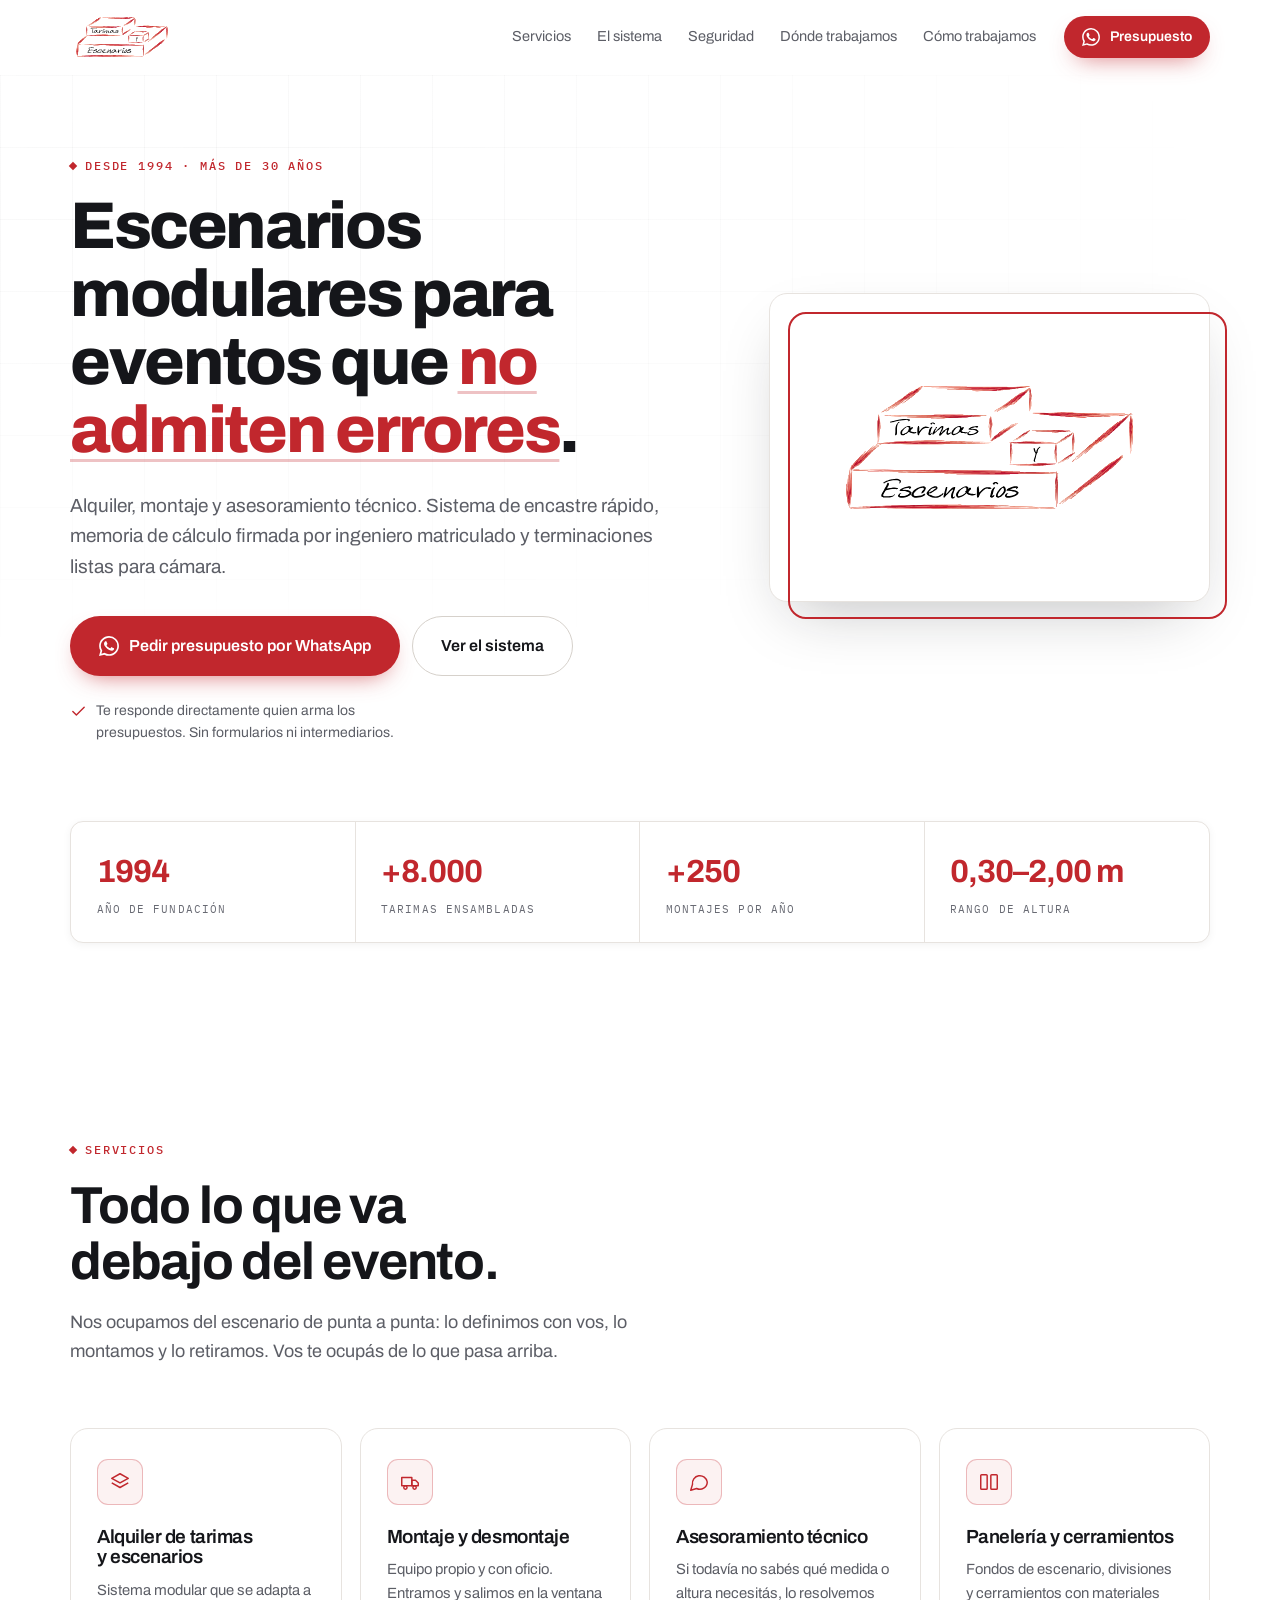
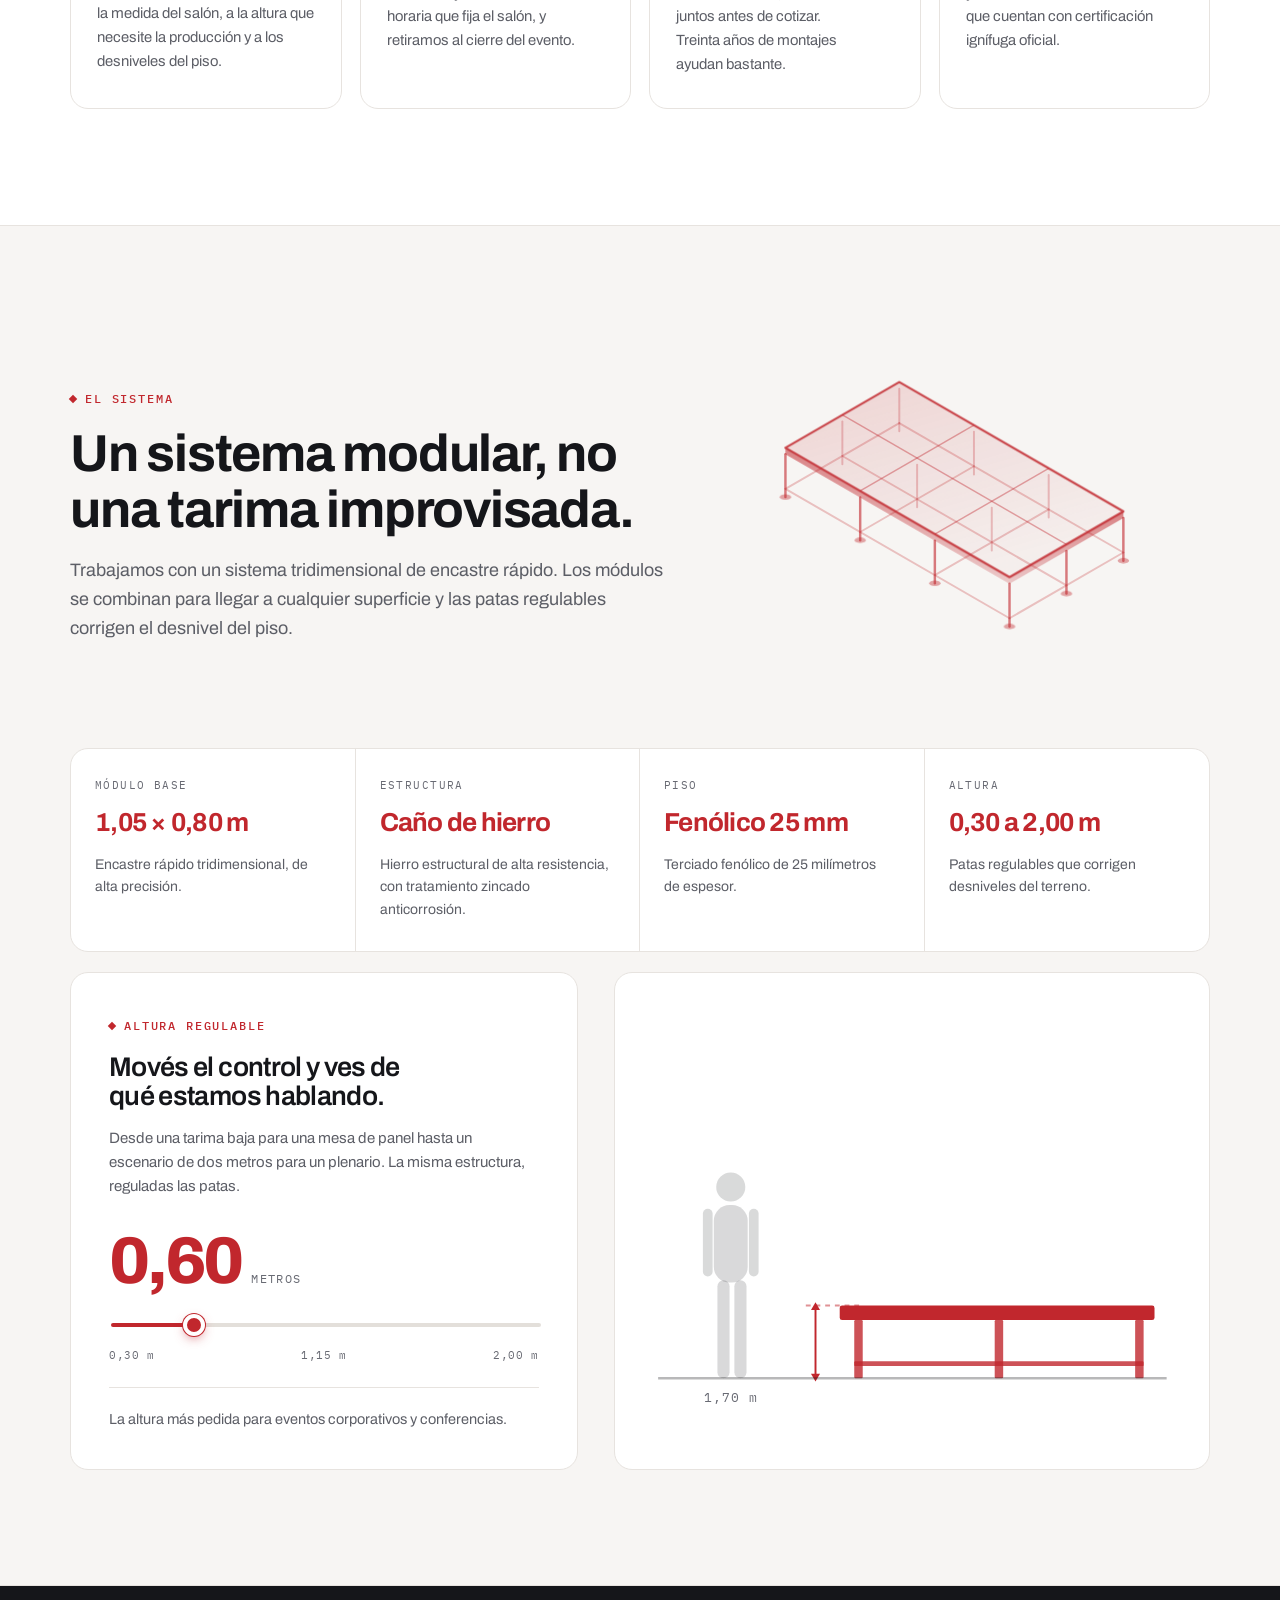
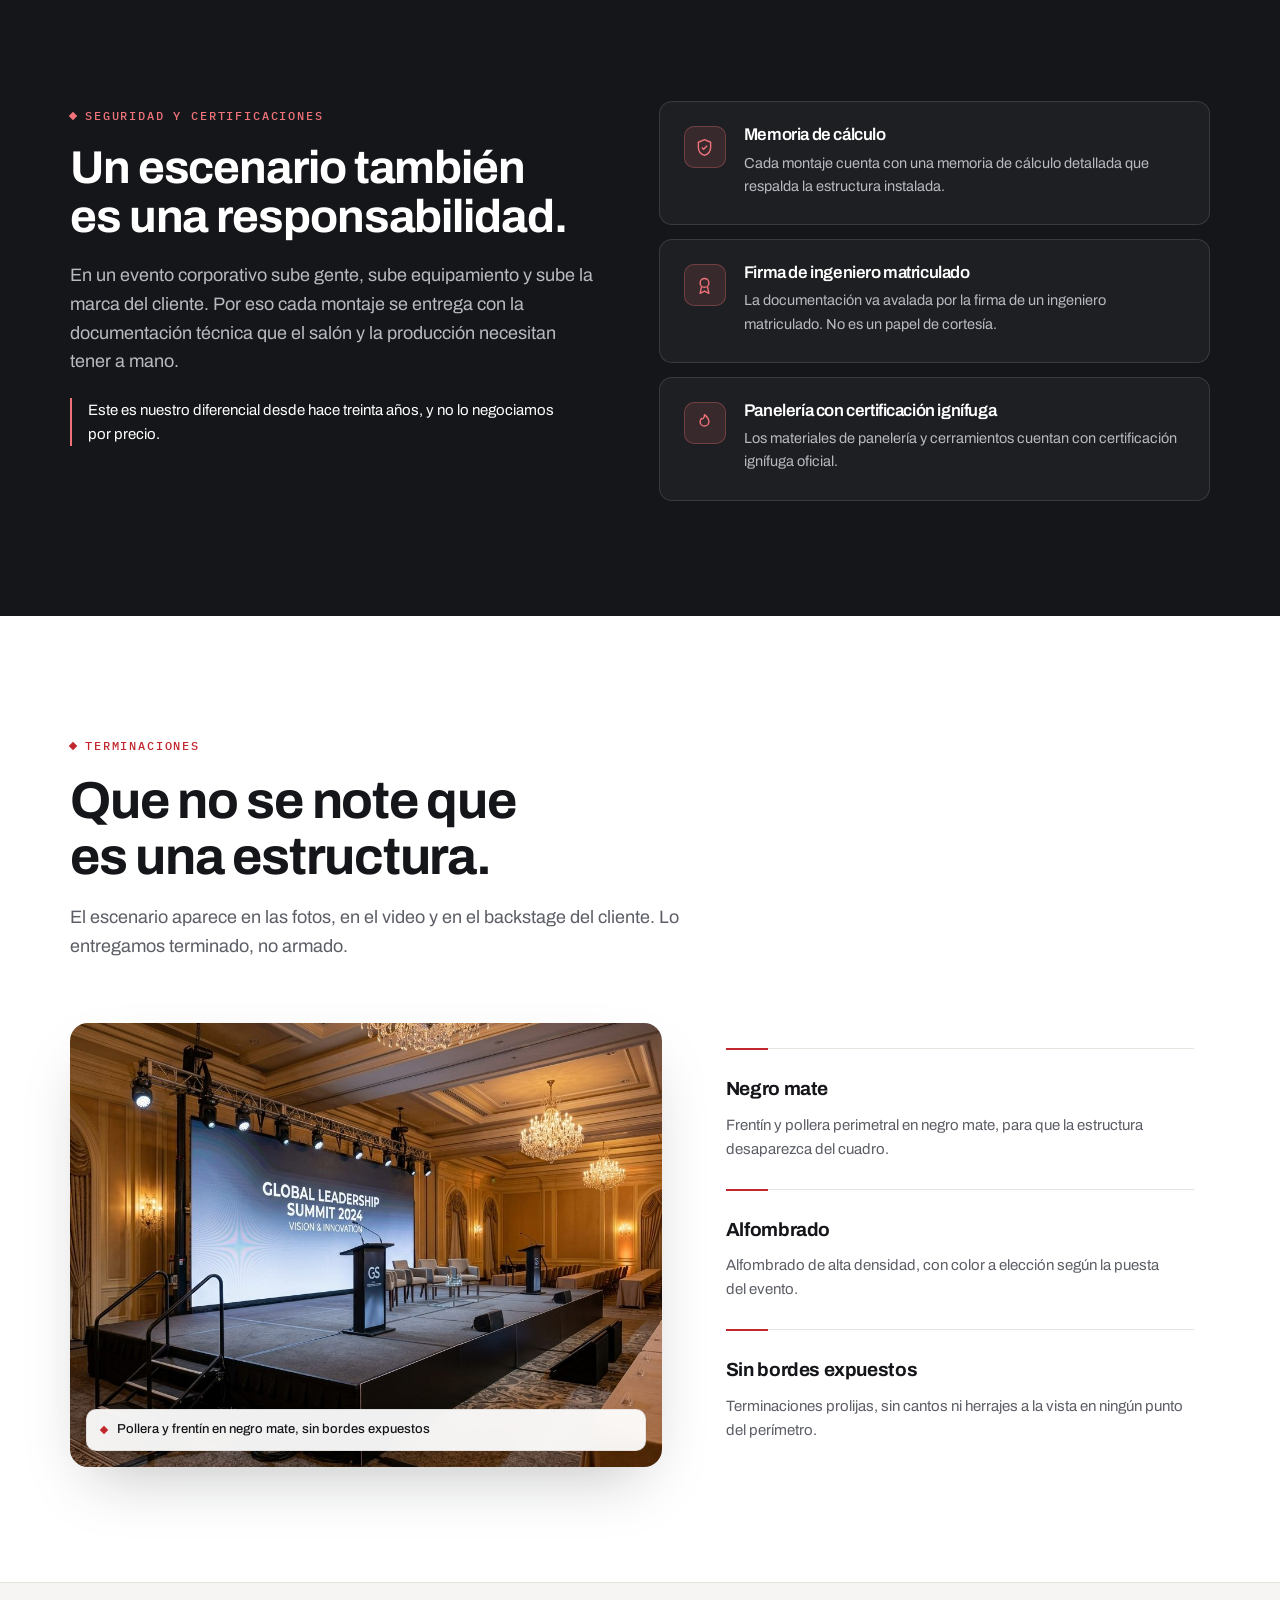
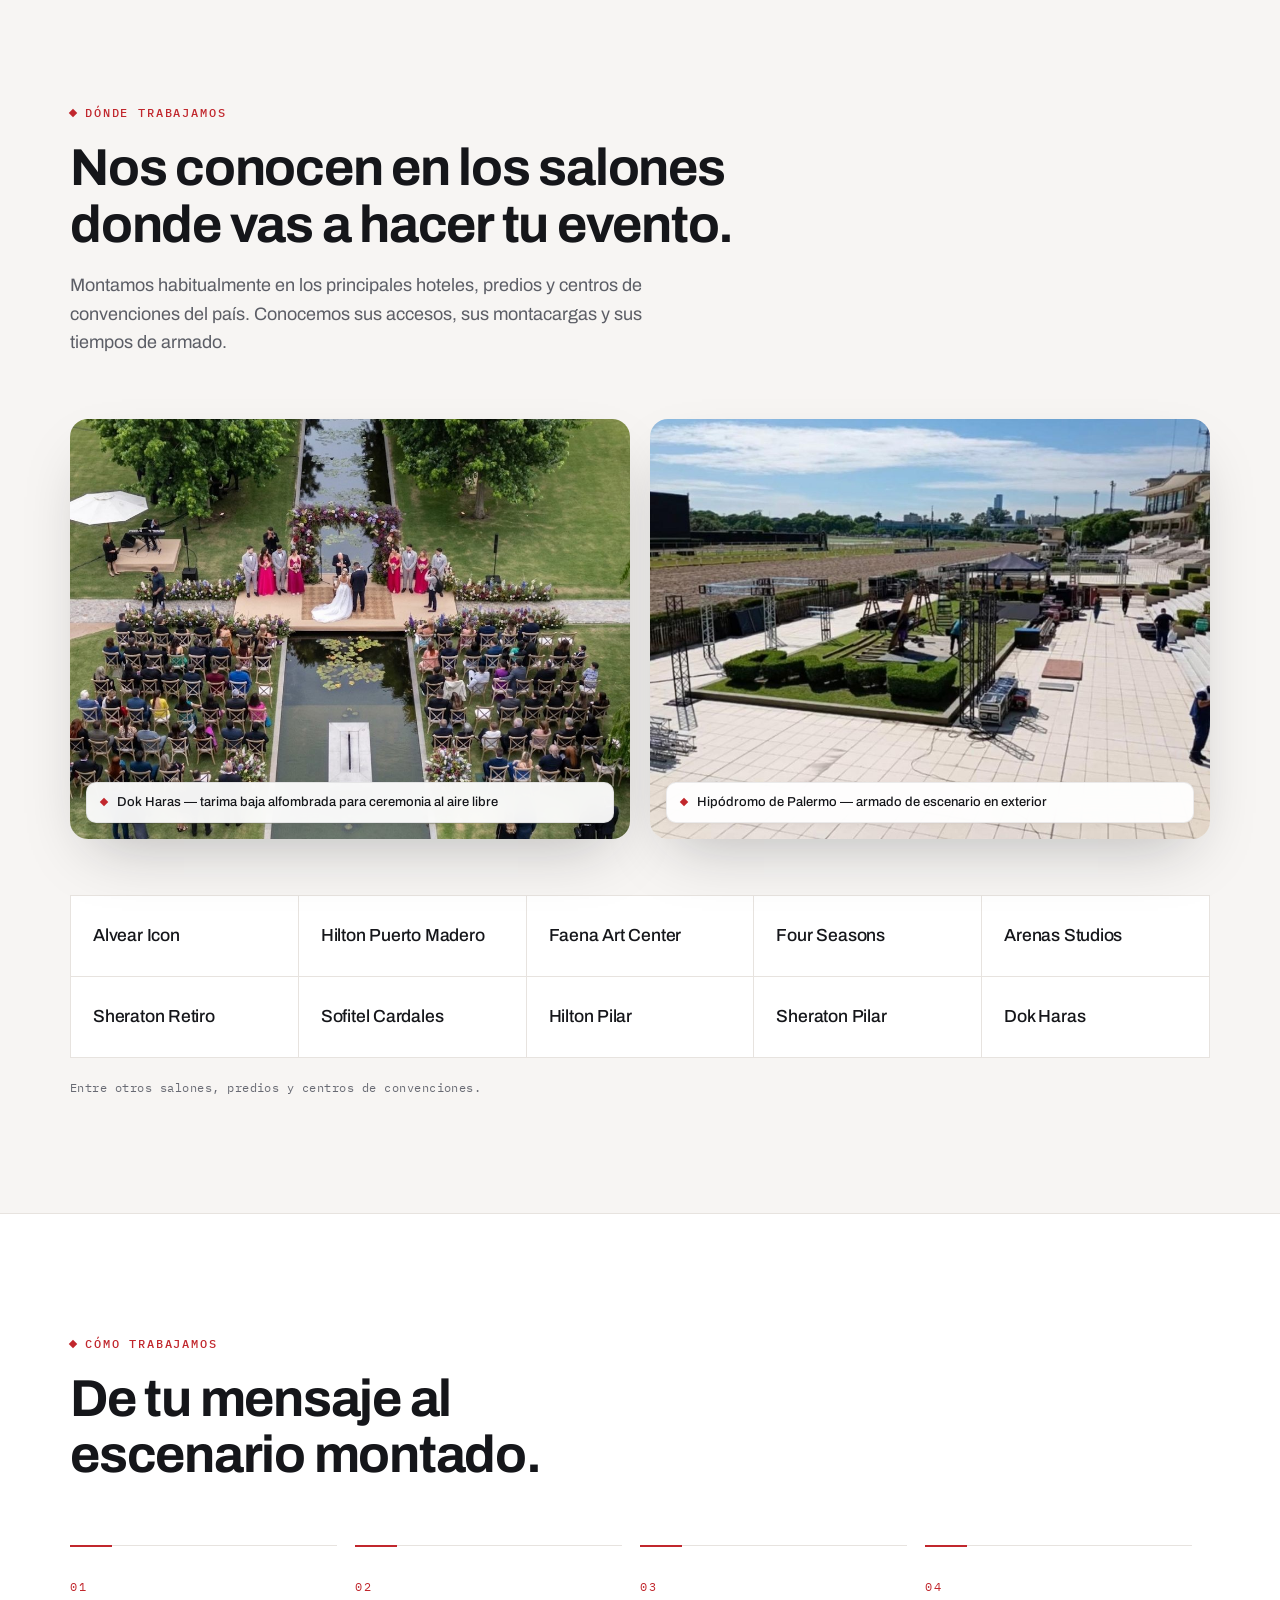
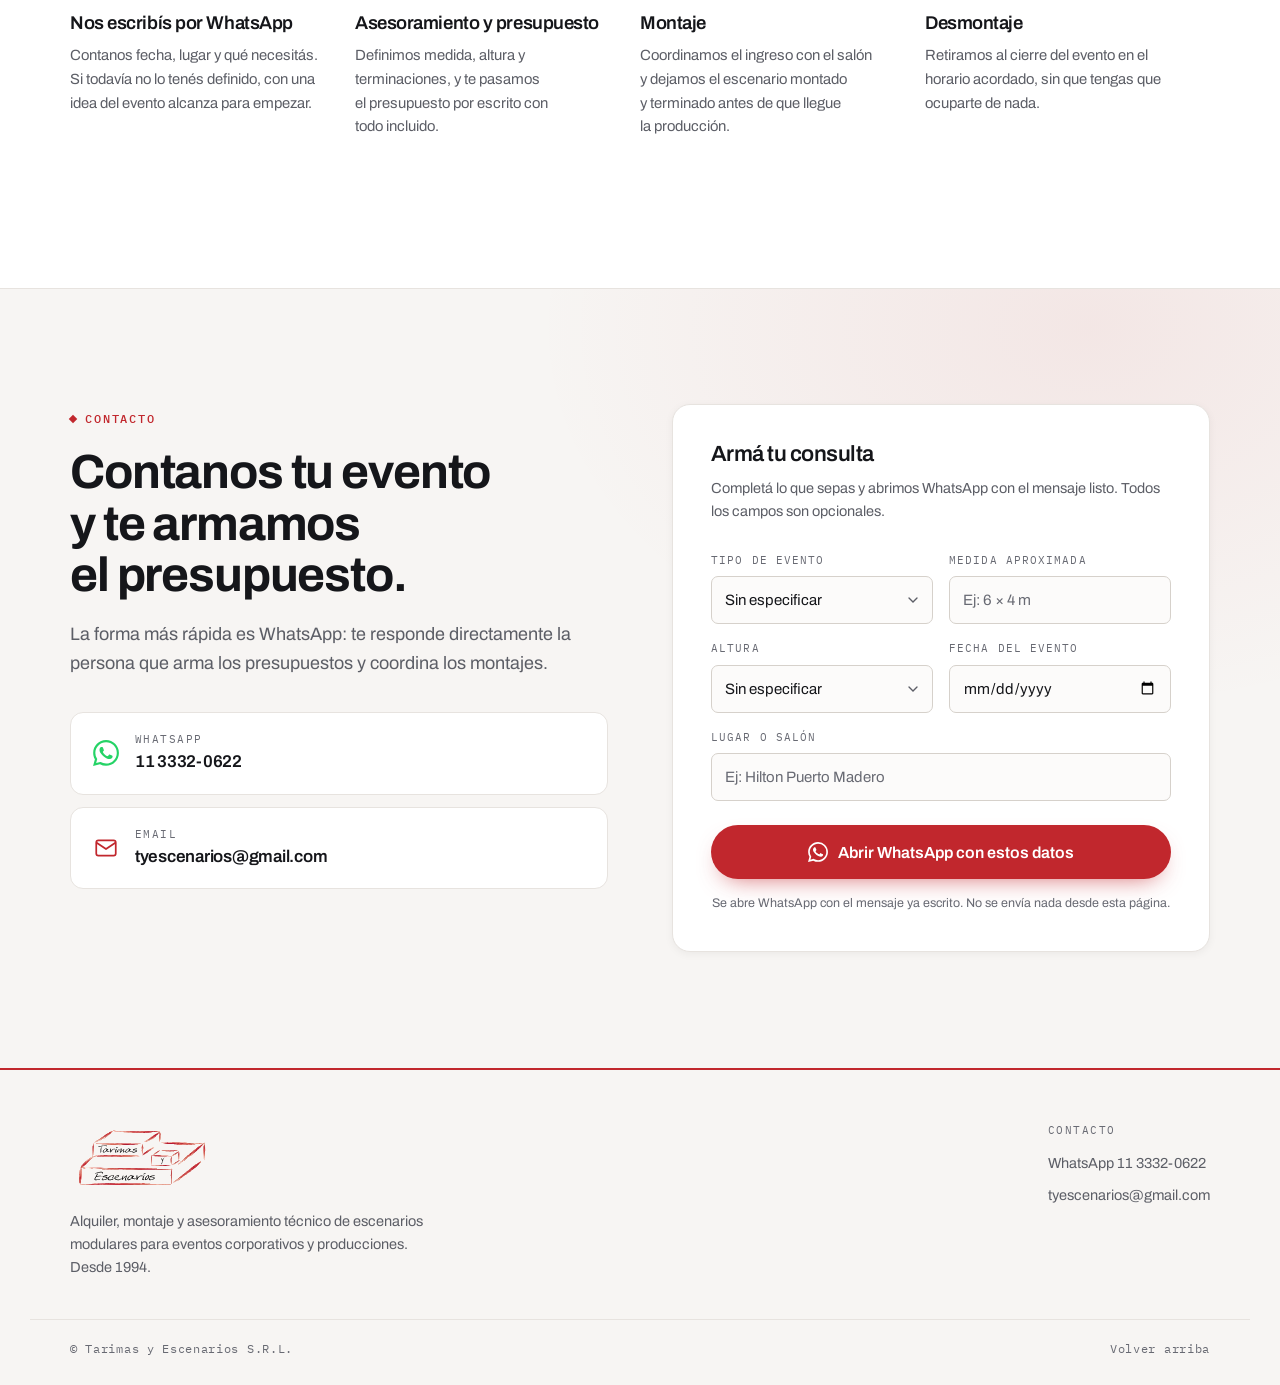
==== index.html @ 580d1d91 "Landing estatica con WhatsApp: version con pulido de front-end Sitio estatico (HTML + CSS + JS) con " ====
<!DOCTYPE html>
<html lang="es-AR">
<head>
<meta charset="utf-8">
<meta name="viewport" content="width=device-width, initial-scale=1">
<title>Tarimas y Escenarios S.R.L. — Alquiler y montaje de escenarios modulares</title>
<meta name="description" content="Alquiler, montaje y asesoramiento técnico de tarimas y escenarios modulares para eventos corporativos. Más de 30 años, memoria de cálculo firmada por ingeniero matriculado. Presupuestos por WhatsApp.">
<meta name="theme-color" content="#FFFFFF">
<meta property="og:type" content="website">
<meta property="og:locale" content="es_AR">
<meta property="og:title" content="Tarimas y Escenarios S.R.L. — Escenarios modulares para eventos de alta exigencia">
<meta property="og:description" content="Sistema modular de encastre rápido, alturas de 0,30 a 2,00 m y memoria de cálculo firmada por ingeniero matriculado. Más de 30 años montando escenarios.">
<meta property="og:image" content="img/escenario-hotel.jpg">
<link rel="icon" href="data:image/svg+xml,%3Csvg xmlns='http://www.w3.org/2000/svg' viewBox='0 0 24 24' fill='none' stroke='%23C1272D' stroke-width='1.8' stroke-linejoin='round'%3E%3Cpath d='M12 3 22 9 12 15 2 9Z'/%3E%3Cpath d='M2 9v5l10 6v-5'/%3E%3Cpath d='M22 9v5l-10 6'/%3E%3C/svg%3E">
<link rel="preconnect" href="https://fonts.googleapis.com">
<link rel="preconnect" href="https://fonts.gstatic.com" crossorigin>
<link rel="stylesheet" href="https://fonts.googleapis.com/css2?family=Archivo:wght@400..800&family=IBM+Plex+Mono:wght@400;500&display=swap">
<link rel="stylesheet" href="styles.css">
</head>
<body>

<a class="skip" href="#contenido">Ir al contenido</a>

<header class="nav" id="nav">
  <div class="nav__in">
    <a class="brand" href="#top">
      <img src="img/logo.svg" width="1024" height="520" alt="Tarimas y Escenarios S.R.L.">
    </a>

    <nav class="nav__links" aria-label="Secciones">
      <a href="#servicios">Servicios</a>
      <a href="#sistema">El sistema</a>
      <a href="#seguridad">Seguridad</a>
      <a href="#lugares">Dónde trabajamos</a>
      <a href="#proceso">Cómo trabajamos</a>
    </nav>

    <a class="btn btn--primary btn--sm js-wa" href="#" data-wa-default>
      <svg class="ico-wa" viewBox="0 0 24 24" fill="currentColor" aria-hidden="true"><path d="M17.47 14.38c-.3-.15-1.76-.87-2.03-.97-.27-.1-.47-.15-.67.15-.2.3-.77.97-.94 1.16-.17.2-.35.22-.64.08-.3-.15-1.26-.46-2.39-1.48-.88-.79-1.48-1.76-1.65-2.06-.17-.3-.02-.46.13-.6.13-.14.3-.35.45-.52.15-.18.2-.3.3-.5.1-.2.05-.37-.03-.52-.07-.15-.67-1.61-.92-2.2-.24-.58-.49-.5-.67-.51h-.57c-.2 0-.52.07-.8.37-.27.3-1.04 1.02-1.04 2.48 0 1.46 1.07 2.87 1.22 3.07.15.2 2.1 3.2 5.08 4.49.7.3 1.26.49 1.69.62.71.23 1.36.2 1.87.12.57-.09 1.76-.72 2-1.41.25-.7.25-1.29.18-1.42-.08-.12-.27-.2-.57-.34M12.05 21.8a9.87 9.87 0 0 1-5.03-1.38l-.36-.22-3.74.99 1-3.65-.24-.38a9.86 9.86 0 0 1-1.51-5.26c0-5.45 4.44-9.88 9.89-9.88a9.82 9.82 0 0 1 6.99 2.9 9.83 9.83 0 0 1 2.89 6.99c0 5.45-4.44 9.89-9.89 9.89m8.41-18.3A11.82 11.82 0 0 0 12.05 0C5.5 0 .16 5.34.16 11.89c0 2.1.55 4.14 1.59 5.95L.06 24l6.3-1.65a11.88 11.88 0 0 0 5.69 1.45c6.55 0 11.89-5.34 11.89-11.89 0-3.18-1.24-6.17-3.49-8.4"/></svg>
      <span>Presupuesto</span>
    </a>
  </div>
</header>

<main id="contenido">

  <!-- ══════════ HERO ══════════ -->
  <section class="hero" id="top">
    <div class="hero__grid-bg" aria-hidden="true"></div>
    <div class="wrap hero__in">

      <div class="hero__copy">
        <p class="eyebrow"><span class="eyebrow__dot"></span>Desde 1994 · Más de 30 años</p>

        <h1 class="hero__title">
          Escenarios modulares para eventos que <em>no admiten errores</em>.
        </h1>

        <p class="hero__lead">
          Alquiler, montaje y asesoramiento técnico. Sistema de encastre rápido,
          memoria de cálculo firmada por ingeniero matriculado y terminaciones
          listas para cámara.
        </p>

        <div class="hero__cta">
          <a class="btn btn--primary btn--lg js-wa" href="#" data-wa-default>
            <svg class="ico-wa" viewBox="0 0 24 24" fill="currentColor" aria-hidden="true"><path d="M17.47 14.38c-.3-.15-1.76-.87-2.03-.97-.27-.1-.47-.15-.67.15-.2.3-.77.97-.94 1.16-.17.2-.35.22-.64.08-.3-.15-1.26-.46-2.39-1.48-.88-.79-1.48-1.76-1.65-2.06-.17-.3-.02-.46.13-.6.13-.14.3-.35.45-.52.15-.18.2-.3.3-.5.1-.2.05-.37-.03-.52-.07-.15-.67-1.61-.92-2.2-.24-.58-.49-.5-.67-.51h-.57c-.2 0-.52.07-.8.37-.27.3-1.04 1.02-1.04 2.48 0 1.46 1.07 2.87 1.22 3.07.15.2 2.1 3.2 5.08 4.49.7.3 1.26.49 1.69.62.71.23 1.36.2 1.87.12.57-.09 1.76-.72 2-1.41.25-.7.25-1.29.18-1.42-.08-.12-.27-.2-.57-.34M12.05 21.8a9.87 9.87 0 0 1-5.03-1.38l-.36-.22-3.74.99 1-3.65-.24-.38a9.86 9.86 0 0 1-1.51-5.26c0-5.45 4.44-9.88 9.89-9.88a9.82 9.82 0 0 1 6.99 2.9 9.83 9.83 0 0 1 2.89 6.99c0 5.45-4.44 9.89-9.89 9.89m8.41-18.3A11.82 11.82 0 0 0 12.05 0C5.5 0 .16 5.34.16 11.89c0 2.1.55 4.14 1.59 5.95L.06 24l6.3-1.65a11.88 11.88 0 0 0 5.69 1.45c6.55 0 11.89-5.34 11.89-11.89 0-3.18-1.24-6.17-3.49-8.4"/></svg>
            <span>Pedir presupuesto por WhatsApp</span>
          </a>
          <a class="btn btn--ghost btn--lg" href="#sistema">Ver el sistema</a>
        </div>

        <p class="hero__direct">
          <svg viewBox="0 0 24 24" fill="none" stroke="currentColor" stroke-width="2" stroke-linecap="round" stroke-linejoin="round" aria-hidden="true"><path d="M20 6 9 17l-5-5"/></svg>
          Te responde directamente quien arma los presupuestos. Sin formularios ni intermediarios.
        </p>
      </div>

      <div class="hero__art">
        <div class="brandshot">
          <img src="img/logo.svg" width="1024" height="520" loading="eager" alt="Tarimas y Escenarios S.R.L.">
        </div>
      </div>
    </div>

    <div class="wrap">
      <ul class="stats">
        <li><b>1994</b><span>Año de fundación</span></li>
        <li><b>+8.000</b><span>Tarimas ensambladas</span></li>
        <li><b>+250</b><span>Montajes por año</span></li>
        <li><b>0,30–2,00 m</b><span>Rango de altura</span></li>
      </ul>
    </div>
  </section>


  <!-- ══════════ SERVICIOS ══════════ -->
  <section class="sec" id="servicios">
    <div class="wrap">
      <header class="sec__head reveal">
        <p class="eyebrow"><span class="eyebrow__dot"></span>Servicios</p>
        <h2>Todo lo que va debajo del evento.</h2>
        <p class="sec__lead">Nos ocupamos del escenario de punta a punta: lo definimos con vos, lo montamos y lo retiramos. Vos te ocupás de lo que pasa arriba.</p>
      </header>

      <div class="cards">
        <article class="card reveal">
          <span class="card__ico"><svg viewBox="0 0 24 24" fill="none" stroke="currentColor" stroke-width="1.6" stroke-linejoin="round"><path d="M12 3 21 8 12 13 3 8Z"/><path d="M3 13l9 5 9-5"/></svg></span>
          <h3>Alquiler de tarimas y escenarios</h3>
          <p>Sistema modular que se adapta a la medida del salón, a la altura que necesite la producción y a los desniveles del piso.</p>
        </article>

        <article class="card reveal">
          <span class="card__ico"><svg viewBox="0 0 24 24" fill="none" stroke="currentColor" stroke-width="1.6" stroke-linejoin="round"><path d="M3 7h11v9H3z"/><path d="M14 10h4l3 3v3h-7z"/><circle cx="7" cy="18" r="1.8"/><circle cx="17" cy="18" r="1.8"/></svg></span>
          <h3>Montaje y desmontaje</h3>
          <p>Equipo propio y con oficio. Entramos y salimos en la ventana horaria que fija el salón, y retiramos al cierre del evento.</p>
        </article>

        <article class="card reveal">
          <span class="card__ico"><svg viewBox="0 0 24 24" fill="none" stroke="currentColor" stroke-width="1.6" stroke-linejoin="round"><path d="M21 12a8 8 0 0 1-11.6 7.1L3 21l1.9-6.4A8 8 0 1 1 21 12Z"/></svg></span>
          <h3>Asesoramiento técnico</h3>
          <p>Si todavía no sabés qué medida o altura necesitás, lo resolvemos juntos antes de cotizar. Treinta años de montajes ayudan bastante.</p>
        </article>

        <article class="card reveal">
          <span class="card__ico"><svg viewBox="0 0 24 24" fill="none" stroke="currentColor" stroke-width="1.6" stroke-linejoin="round"><rect x="3" y="4" width="7" height="16" rx="1"/><rect x="14" y="4" width="7" height="16" rx="1"/></svg></span>
          <h3>Panelería y cerramientos</h3>
          <p>Fondos de escenario, divisiones y cerramientos con materiales que cuentan con certificación ignífuga oficial.</p>
        </article>
      </div>
    </div>
  </section>


  <!-- ══════════ SISTEMA ══════════ -->
  <section class="sec sec--alt" id="sistema">
    <div class="wrap">

      <div class="sysintro">
        <header class="sec__head sec__head--flush reveal">
          <p class="eyebrow"><span class="eyebrow__dot"></span>El sistema</p>
          <h2>Un sistema modular, no una tarima improvisada.</h2>
          <p class="sec__lead">Trabajamos con un sistema tridimensional de encastre rápido. Los módulos se combinan para llegar a cualquier superficie y las patas regulables corrigen el desnivel del piso.</p>
        </header>

        <div class="sysintro__art reveal">
          <svg class="iso" viewBox="-200 -110 560 420" role="img" aria-labelledby="isoTitle isoDesc">
            <title id="isoTitle">Esquema isométrico de una tarima modular</title>
            <desc id="isoDesc">Plataforma formada por seis módulos, apoyada sobre una estructura de caños de hierro con patas regulables.</desc>
            <defs>
              <linearGradient id="gDeck" x1="0" y1="0" x2=".5" y2="1">
                <stop offset="0" stop-color="#C1272D" stop-opacity=".16"/>
                <stop offset="1" stop-color="#C1272D" stop-opacity=".03"/>
              </linearGradient>
              <linearGradient id="gEdge" x1="0" y1="0" x2="0" y2="1">
                <stop offset="0" stop-color="#C1272D" stop-opacity=".55"/>
                <stop offset="1" stop-color="#C1272D" stop-opacity=".22"/>
              </linearGradient>
            </defs>

            <g class="iso-back" fill="none" stroke="#C1272D" stroke-width="2.4" stroke-linecap="round">
              <path pathLength="1" d="M0,-52 L0,0"/>
              <path pathLength="1" d="M90.9,0.5 L90.9,52.5"/>
              <path pathLength="1" d="M181.9,53 L181.9,105"/>
              <path pathLength="1" d="M-69.3,-12 L-69.3,40"/>
              <path pathLength="1" d="M21.7,40.5 L21.7,92.5"/>
              <path pathLength="1" d="M112.6,93 L112.6,145"/>
              <path pathLength="1" d="M0,-10 L272.8,147.5"/>
              <path pathLength="1" d="M-69.3,30 L203.5,187.5"/>
              <path pathLength="1" d="M-138.6,70 L134.2,227.5"/>
              <path pathLength="1" d="M0,-10 L-138.6,70"/>
              <path pathLength="1" d="M90.9,42.5 L-47.6,122.5"/>
              <path pathLength="1" d="M181.9,95 L43.3,175"/>
              <path pathLength="1" d="M272.8,147.5 L134.2,227.5"/>
            </g>

            <g class="iso-front" fill="none" stroke="#C1272D" stroke-width="3" stroke-linecap="round">
              <path pathLength="1" d="M272.8,105.5 L272.8,157.5"/>
              <path pathLength="1" d="M203.5,145.5 L203.5,197.5"/>
              <path pathLength="1" d="M134.2,185.5 L134.2,237.5"/>
              <path pathLength="1" d="M43.3,133 L43.3,185"/>
              <path pathLength="1" d="M-47.6,80.5 L-47.6,132.5"/>
              <path pathLength="1" d="M-138.6,28 L-138.6,80"/>
            </g>

            <g class="iso-pads" fill="#C1272D" fill-opacity=".4">
              <ellipse cx="272.8" cy="157.5" rx="7" ry="3.4"/>
              <ellipse cx="203.5" cy="197.5" rx="7" ry="3.4"/>
              <ellipse cx="134.2" cy="237.5" rx="7" ry="3.4"/>
              <ellipse cx="43.3" cy="185" rx="7" ry="3.4"/>
              <ellipse cx="-47.6" cy="132.5" rx="7" ry="3.4"/>
              <ellipse cx="-138.6" cy="80" rx="7" ry="3.4"/>
            </g>

            <g class="iso-deck">
              <path d="M272.8,97.5 L134.2,177.5 L134.2,185.5 L272.8,105.5 Z" fill="url(#gEdge)"/>
              <path d="M134.2,177.5 L-138.6,20 L-138.6,28 L134.2,185.5 Z" fill="url(#gEdge)"/>
              <path d="M0,-60 L272.8,97.5 L134.2,177.5 L-138.6,20 Z" fill="url(#gDeck)" stroke="#C1272D" stroke-opacity=".85" stroke-width="2.6" stroke-linejoin="round"/>
              <g fill="none" stroke="#C1272D" stroke-opacity=".4" stroke-width="1.8">
                <path pathLength="1" d="M90.9,-7.5 L-47.6,72.5"/>
                <path pathLength="1" d="M181.9,45 L43.3,125"/>
                <path pathLength="1" d="M-69.3,-20 L203.5,137.5"/>
              </g>
            </g>
          </svg>
        </div>
      </div>

      <div class="specs">
        <div class="spec reveal">
          <p class="spec__k">Módulo base</p>
          <p class="spec__v">1,05 × 0,80 m</p>
          <p class="spec__d">Encastre rápido tridimensional, de alta precisión.</p>
        </div>
        <div class="spec reveal">
          <p class="spec__k">Estructura</p>
          <p class="spec__v">Caño de hierro</p>
          <p class="spec__d">Hierro estructural de alta resistencia, con tratamiento zincado anticorrosión.</p>
        </div>
        <div class="spec reveal">
          <p class="spec__k">Piso</p>
          <p class="spec__v">Fenólico 25 mm</p>
          <p class="spec__d">Terciado fenólico de 25 milímetros de espesor.</p>
        </div>
        <div class="spec reveal">
          <p class="spec__k">Altura</p>
          <p class="spec__v">0,30 a 2,00 m</p>
          <p class="spec__d">Patas regulables que corrigen desniveles del terreno.</p>
        </div>
      </div>

      <div class="height reveal">
        <div class="height__panel">
          <p class="eyebrow"><span class="eyebrow__dot"></span>Altura regulable</p>
          <h3 class="height__title">Movés el control y ves de qué estamos hablando.</h3>
          <p class="height__txt">Desde una tarima baja para una mesa de panel hasta un escenario de dos metros para un plenario. La misma estructura, reguladas las patas.</p>

          <p class="height__read"><output id="hOut" for="hRange">0,60</output><span>metros</span></p>

          <label class="sr" for="hRange">Altura del escenario en metros</label>
          <input class="height__range" id="hRange" type="range" min="0.30" max="2.00" step="0.05" value="0.60">
          <div class="height__ticks" aria-hidden="true"><span>0,30 m</span><span>1,15 m</span><span>2,00 m</span></div>

          <p class="height__use" id="hUse">Ideal para mesas de panel y presentaciones en salones chicos.</p>
        </div>

        <div class="height__stage">
          <svg viewBox="0 0 440 340" role="img" aria-labelledby="evTitle">
            <title id="evTitle">Vista frontal de un escenario de altura regulable junto a una persona de 1,70 m de referencia</title>
            <defs>
              <marker id="arw" viewBox="0 0 12 12" refX="6" refY="6" markerWidth="7" markerHeight="7" orient="auto-start-reverse">
                <path d="M2,2 L9,6 L2,10 Z" fill="#C1272D"/>
              </marker>
            </defs>

            <g class="ev-person">
              <circle cx="70" cy="142" r="12"/>
              <rect x="56" y="157" width="28" height="64" rx="13"/>
              <rect x="47" y="160" width="8" height="56" rx="4"/>
              <rect x="85" y="160" width="8" height="56" rx="4"/>
              <rect x="59" y="219" width="10" height="81" rx="5"/>
              <rect x="73" y="219" width="10" height="81" rx="5"/>
            </g>
            <text class="ev-label" x="70" y="320" text-anchor="middle">1,70 m</text>

            <g class="ev-stage">
              <rect id="evLeg1" x="172" y="200" width="7" height="100" rx="1"/>
              <rect id="evLeg2" x="288" y="200" width="7" height="100" rx="1"/>
              <rect id="evLeg3" x="404" y="200" width="7" height="100" rx="1"/>
              <rect id="evBrace" x="172" y="286" width="239" height="4" rx="1"/>
              <rect id="evDeck" x="160" y="188" width="260" height="12" rx="2"/>
            </g>

            <g class="ev-dim">
              <line id="evTick" x1="132" y1="188" x2="176" y2="188" stroke-dasharray="4 4" stroke-opacity=".5"/>
              <line id="evDim" x1="140" y1="300" x2="140" y2="188" marker-start="url(#arw)" marker-end="url(#arw)"/>
            </g>

            <line class="ev-ground" x1="10" y1="300" x2="430" y2="300"/>
          </svg>
        </div>
      </div>
    </div>
  </section>


  <!-- ══════════ SEGURIDAD ══════════ -->
  <section class="sec sec--safety" id="seguridad">
    <div class="wrap safety">
      <div class="safety__copy reveal">
        <p class="eyebrow"><span class="eyebrow__dot"></span>Seguridad y certificaciones</p>
        <h2>Un escenario también es una responsabilidad.</h2>
        <p class="sec__lead">
          En un evento corporativo sube gente, sube equipamiento y sube la marca del cliente.
          Por eso cada montaje se entrega con la documentación técnica que el salón y la
          producción necesitan tener a mano.
        </p>
        <p class="safety__note">Este es nuestro diferencial desde hace treinta años, y no lo negociamos por precio.</p>
      </div>

      <ul class="creds reveal">
        <li>
          <span class="creds__ico"><svg viewBox="0 0 24 24" fill="none" stroke="currentColor" stroke-width="1.6" stroke-linejoin="round"><path d="M12 3l7 3v6c0 4.4-3 7.6-7 9-4-1.4-7-4.6-7-9V6Z"/><path d="M9 12l2 2 4-4"/></svg></span>
          <div><h3>Memoria de cálculo</h3><p>Cada montaje cuenta con una memoria de cálculo detallada que respalda la estructura instalada.</p></div>
        </li>
        <li>
          <span class="creds__ico"><svg viewBox="0 0 24 24" fill="none" stroke="currentColor" stroke-width="1.6" stroke-linejoin="round"><circle cx="12" cy="9" r="5"/><path d="M8.5 13.5 7 21l5-2.5L17 21l-1.5-7.5"/></svg></span>
          <div><h3>Firma de ingeniero matriculado</h3><p>La documentación va avalada por la firma de un ingeniero matriculado. No es un papel de cortesía.</p></div>
        </li>
        <li>
          <span class="creds__ico"><svg viewBox="0 0 24 24" fill="none" stroke="currentColor" stroke-width="1.6" stroke-linejoin="round"><path d="M12 3s5 4 5 8a5 5 0 0 1-10 0c0-1.5.8-2.8 1.6-3.7C9.5 9 12 7 12 3Z"/></svg></span>
          <div><h3>Panelería con certificación ignífuga</h3><p>Los materiales de panelería y cerramientos cuentan con certificación ignífuga oficial.</p></div>
        </li>
      </ul>
    </div>
  </section>


  <!-- ══════════ TERMINACIONES ══════════ -->
  <section class="sec" id="terminaciones">
    <div class="wrap">
      <header class="sec__head reveal">
        <p class="eyebrow"><span class="eyebrow__dot"></span>Terminaciones</p>
        <h2>Que no se note que es una estructura.</h2>
        <p class="sec__lead">El escenario aparece en las fotos, en el video y en el backstage del cliente. Lo entregamos terminado, no armado.</p>
      </header>

      <div class="finish-grid">
        <figure class="shot reveal">
          <img src="img/escenario-hotel.jpg" width="1024" height="1024" loading="lazy"
               alt="Escenario montado en el salón de un hotel, con pollera y frentín en negro mate, escalera de acceso con baranda y pantalla LED de fondo">
          <figcaption><span class="eyebrow__dot"></span>Pollera y frentín en negro mate, sin bordes expuestos</figcaption>
        </figure>
        <div class="finish">
          <div class="finish__item reveal"><b>Negro mate</b><p>Frentín y pollera perimetral en negro mate, para que la estructura desaparezca del cuadro.</p></div>
          <div class="finish__item reveal"><b>Alfombrado</b><p>Alfombrado de alta densidad, con color a elección según la puesta del evento.</p></div>
          <div class="finish__item reveal"><b>Sin bordes expuestos</b><p>Terminaciones prolijas, sin cantos ni herrajes a la vista en ningún punto del perímetro.</p></div>
        </div>
      </div>
    </div>
  </section>


  <!-- ══════════ LUGARES ══════════ -->
  <section class="sec sec--alt" id="lugares">
    <div class="wrap">
      <header class="sec__head reveal">
        <p class="eyebrow"><span class="eyebrow__dot"></span>Dónde trabajamos</p>
        <h2>Nos conocen en los salones donde vas a hacer tu evento.</h2>
        <p class="sec__lead">Montamos habitualmente en los principales hoteles, predios y centros de convenciones del país. Conocemos sus accesos, sus montacargas y sus tiempos de armado.</p>
      </header>

      <div class="gallery">
        <figure class="shot reveal">
          <img src="img/escenario-dok-haras.jpg" width="1024" height="1014" loading="lazy"
               alt="Vista aérea de una ceremonia al aire libre en Dok Haras, con una tarima baja alfombrada junto a un espejo de agua">
          <figcaption><span class="eyebrow__dot"></span>Dok Haras — tarima baja alfombrada para ceremonia al aire libre</figcaption>
        </figure>
        <figure class="shot reveal">
          <img src="img/montaje-hipodromo-palermo.jpg" width="1024" height="839" loading="lazy"
               alt="Montaje de un escenario en exterior en el Hipódromo de Palermo, con módulos, estructuras de truss y el equipo trabajando">
          <figcaption><span class="eyebrow__dot"></span>Hipódromo de Palermo — armado de escenario en exterior</figcaption>
        </figure>
      </div>

      <ul class="venues reveal">
        <li>Alvear Icon</li>
        <li>Hilton Puerto Madero</li>
        <li>Faena Art Center</li>
        <li>Four Seasons</li>
        <li>Arenas Studios</li>
        <li>Sheraton Retiro</li>
        <li>Sofitel Cardales</li>
        <li>Hilton Pilar</li>
        <li>Sheraton Pilar</li>
        <li>Dok Haras</li>
      </ul>
      <p class="venues__note">Entre otros salones, predios y centros de convenciones.</p>
    </div>
  </section>


  <!-- ══════════ PROCESO ══════════ -->
  <section class="sec" id="proceso">
    <div class="wrap">
      <header class="sec__head reveal">
        <p class="eyebrow"><span class="eyebrow__dot"></span>Cómo trabajamos</p>
        <h2>De tu mensaje al escenario montado.</h2>
      </header>

      <ol class="steps">
        <li class="reveal"><span class="steps__n">01</span><h3>Nos escribís por WhatsApp</h3><p>Contanos fecha, lugar y qué necesitás. Si todavía no lo tenés definido, con una idea del evento alcanza para empezar.</p></li>
        <li class="reveal"><span class="steps__n">02</span><h3>Asesoramiento y presupuesto</h3><p>Definimos medida, altura y terminaciones, y te pasamos el presupuesto por escrito con todo incluido.</p></li>
        <li class="reveal"><span class="steps__n">03</span><h3>Montaje</h3><p>Coordinamos el ingreso con el salón y dejamos el escenario montado y terminado antes de que llegue la producción.</p></li>
        <li class="reveal"><span class="steps__n">04</span><h3>Desmontaje</h3><p>Retiramos al cierre del evento en el horario acordado, sin que tengas que ocuparte de nada.</p></li>
      </ol>
    </div>
  </section>


  <!-- ══════════ CONTACTO ══════════ -->
  <section class="sec sec--contact" id="contacto">
    <div class="wrap contact">

      <div class="contact__copy reveal">
        <p class="eyebrow"><span class="eyebrow__dot"></span>Contacto</p>
        <h2>Contanos tu evento y te armamos el presupuesto.</h2>
        <p class="sec__lead">La forma más rápida es WhatsApp: te responde directamente la persona que arma los presupuestos y coordina los montajes.</p>

        <div class="contact__direct">
          <a class="contact__wa js-wa" href="#" data-wa-default>
            <svg class="ico-wa" viewBox="0 0 24 24" fill="currentColor" aria-hidden="true"><path d="M17.47 14.38c-.3-.15-1.76-.87-2.03-.97-.27-.1-.47-.15-.67.15-.2.3-.77.97-.94 1.16-.17.2-.35.22-.64.08-.3-.15-1.26-.46-2.39-1.48-.88-.79-1.48-1.76-1.65-2.06-.17-.3-.02-.46.13-.6.13-.14.3-.35.45-.52.15-.18.2-.3.3-.5.1-.2.05-.37-.03-.52-.07-.15-.67-1.61-.92-2.2-.24-.58-.49-.5-.67-.51h-.57c-.2 0-.52.07-.8.37-.27.3-1.04 1.02-1.04 2.48 0 1.46 1.07 2.87 1.22 3.07.15.2 2.1 3.2 5.08 4.49.7.3 1.26.49 1.69.62.71.23 1.36.2 1.87.12.57-.09 1.76-.72 2-1.41.25-.7.25-1.29.18-1.42-.08-.12-.27-.2-.57-.34M12.05 21.8a9.87 9.87 0 0 1-5.03-1.38l-.36-.22-3.74.99 1-3.65-.24-.38a9.86 9.86 0 0 1-1.51-5.26c0-5.45 4.44-9.88 9.89-9.88a9.82 9.82 0 0 1 6.99 2.9 9.83 9.83 0 0 1 2.89 6.99c0 5.45-4.44 9.89-9.89 9.89m8.41-18.3A11.82 11.82 0 0 0 12.05 0C5.5 0 .16 5.34.16 11.89c0 2.1.55 4.14 1.59 5.95L.06 24l6.3-1.65a11.88 11.88 0 0 0 5.69 1.45c6.55 0 11.89-5.34 11.89-11.89 0-3.18-1.24-6.17-3.49-8.4"/></svg>
            <span><small>WhatsApp</small><b>11 3332-0622</b></span>
          </a>
          <a class="contact__mail" href="mailto:tyescenarios@gmail.com">
            <svg viewBox="0 0 24 24" fill="none" stroke="currentColor" stroke-width="1.6" stroke-linejoin="round" aria-hidden="true"><rect x="3" y="5" width="18" height="14" rx="2"/><path d="m3 7 9 6 9-6"/></svg>
            <span><small>Email</small><b>tyescenarios@gmail.com</b></span>
          </a>
        </div>
      </div>

      <form class="waform reveal" id="waForm" novalidate>
        <h3 class="waform__title">Armá tu consulta</h3>
        <p class="waform__sub">Completá lo que sepas y abrimos WhatsApp con el mensaje listo. Todos los campos son opcionales.</p>

        <div class="waform__grid">
          <p class="field">
            <label for="fTipo">Tipo de evento</label>
            <select id="fTipo">
              <option value="">Sin especificar</option>
              <option>Evento corporativo</option>
              <option>Congreso o convención</option>
              <option>Lanzamiento de producto</option>
              <option>Producción audiovisual</option>
              <option>Evento social</option>
              <option>Otro</option>
            </select>
          </p>
          <p class="field">
            <label for="fMedida">Medida aproximada</label>
            <input id="fMedida" type="text" placeholder="Ej: 6 × 4 m" autocomplete="off">
          </p>
          <p class="field">
            <label for="fAltura">Altura</label>
            <select id="fAltura">
              <option value="">Sin especificar</option>
              <option>0,30 m</option>
              <option>0,40 m</option>
              <option>0,60 m</option>
              <option>0,80 m</option>
              <option>1,00 m</option>
              <option>Más de 1,00 m</option>
              <option>A definir con asesoramiento</option>
            </select>
          </p>
          <p class="field">
            <label for="fFecha">Fecha del evento</label>
            <input id="fFecha" type="date">
          </p>
          <p class="field field--full">
            <label for="fLugar">Lugar o salón</label>
            <input id="fLugar" type="text" placeholder="Ej: Hilton Puerto Madero" autocomplete="off">
          </p>
        </div>

        <button class="btn btn--primary btn--lg btn--block" type="submit">
          <svg class="ico-wa" viewBox="0 0 24 24" fill="currentColor" aria-hidden="true"><path d="M17.47 14.38c-.3-.15-1.76-.87-2.03-.97-.27-.1-.47-.15-.67.15-.2.3-.77.97-.94 1.16-.17.2-.35.22-.64.08-.3-.15-1.26-.46-2.39-1.48-.88-.79-1.48-1.76-1.65-2.06-.17-.3-.02-.46.13-.6.13-.14.3-.35.45-.52.15-.18.2-.3.3-.5.1-.2.05-.37-.03-.52-.07-.15-.67-1.61-.92-2.2-.24-.58-.49-.5-.67-.51h-.57c-.2 0-.52.07-.8.37-.27.3-1.04 1.02-1.04 2.48 0 1.46 1.07 2.87 1.22 3.07.15.2 2.1 3.2 5.08 4.49.7.3 1.26.49 1.69.62.71.23 1.36.2 1.87.12.57-.09 1.76-.72 2-1.41.25-.7.25-1.29.18-1.42-.08-.12-.27-.2-.57-.34M12.05 21.8a9.87 9.87 0 0 1-5.03-1.38l-.36-.22-3.74.99 1-3.65-.24-.38a9.86 9.86 0 0 1-1.51-5.26c0-5.45 4.44-9.88 9.89-9.88a9.82 9.82 0 0 1 6.99 2.9 9.83 9.83 0 0 1 2.89 6.99c0 5.45-4.44 9.89-9.89 9.89m8.41-18.3A11.82 11.82 0 0 0 12.05 0C5.5 0 .16 5.34.16 11.89c0 2.1.55 4.14 1.59 5.95L.06 24l6.3-1.65a11.88 11.88 0 0 0 5.69 1.45c6.55 0 11.89-5.34 11.89-11.89 0-3.18-1.24-6.17-3.49-8.4"/></svg>
          <span>Abrir WhatsApp con estos datos</span>
        </button>
        <p class="waform__note">Se abre WhatsApp con el mensaje ya escrito. No se envía nada desde esta página.</p>
      </form>
    </div>
  </section>

</main>

<footer class="foot">
  <div class="wrap foot__in">
    <div class="foot__brand">
      <img src="img/logo.svg" width="1024" height="520" alt="Tarimas y Escenarios S.R.L.">
      <p>Alquiler, montaje y asesoramiento técnico de escenarios modulares para eventos corporativos y producciones. Desde 1994.</p>
    </div>
    <div class="foot__links">
      <p class="foot__links-t">Contacto</p>
      <a class="js-wa" href="#" data-wa-default>WhatsApp 11 3332-0622</a>
      <a href="mailto:tyescenarios@gmail.com">tyescenarios@gmail.com</a>
    </div>
  </div>
  <div class="wrap foot__bar"><span>© Tarimas y Escenarios S.R.L.</span><a href="#top">Volver arriba</a></div>
</footer>

<a class="wafloat js-wa" href="#" data-wa-default aria-label="Escribir por WhatsApp al 11 3332-0622">
  <svg viewBox="0 0 24 24" fill="currentColor" aria-hidden="true"><path d="M17.47 14.38c-.3-.15-1.76-.87-2.03-.97-.27-.1-.47-.15-.67.15-.2.3-.77.97-.94 1.16-.17.2-.35.22-.64.08-.3-.15-1.26-.46-2.39-1.48-.88-.79-1.48-1.76-1.65-2.06-.17-.3-.02-.46.13-.6.13-.14.3-.35.45-.52.15-.18.2-.3.3-.5.1-.2.05-.37-.03-.52-.07-.15-.67-1.61-.92-2.2-.24-.58-.49-.5-.67-.51h-.57c-.2 0-.52.07-.8.37-.27.3-1.04 1.02-1.04 2.48 0 1.46 1.07 2.87 1.22 3.07.15.2 2.1 3.2 5.08 4.49.7.3 1.26.49 1.69.62.71.23 1.36.2 1.87.12.57-.09 1.76-.72 2-1.41.25-.7.25-1.29.18-1.42-.08-.12-.27-.2-.57-.34M12.05 21.8a9.87 9.87 0 0 1-5.03-1.38l-.36-.22-3.74.99 1-3.65-.24-.38a9.86 9.86 0 0 1-1.51-5.26c0-5.45 4.44-9.88 9.89-9.88a9.82 9.82 0 0 1 6.99 2.9 9.83 9.83 0 0 1 2.89 6.99c0 5.45-4.44 9.89-9.89 9.89m8.41-18.3A11.82 11.82 0 0 0 12.05 0C5.5 0 .16 5.34.16 11.89c0 2.1.55 4.14 1.59 5.95L.06 24l6.3-1.65a11.88 11.88 0 0 0 5.69 1.45c6.55 0 11.89-5.34 11.89-11.89 0-3.18-1.24-6.17-3.49-8.4"/></svg>
  <span>Presupuesto por WhatsApp</span>
</a>

<script type="application/ld+json">
{
  "@context": "https://schema.org",
  "@type": "ProfessionalService",
  "name": "Tarimas y Escenarios S.R.L.",
  "description": "Alquiler, montaje y asesoramiento técnico de tarimas y escenarios modulares para eventos corporativos y producciones de alta exigencia.",
  "foundingDate": "1994",
  "telephone": "+54 9 11 3332-0622",
  "email": "tyescenarios@gmail.com",
  "areaServed": "AR",
  "serviceType": "Alquiler y montaje de tarimas y escenarios para eventos"
}
</script>
<script src="script.js"></script>
</body>
</html>
---- styles.css ----
/* ─────────────────────────────  TOKENS  ───────────────────────────── */
:root {
  color-scheme: light;

  --bg:        #FFFFFF;
  --bg-alt:    #F7F5F3;
  --surface:   #FFFFFF;
  --line:      #E7E3DF;
  --line-str:  #D6D1CB;

  --ink:       #15161A;
  --muted:     #5C5E66;
  --dim:       #686A73;

  --red:       #C1272D;
  --red-dk:    #9C1B21;
  --red-lt:    #F0737A;
  --red-soft:  rgba(193,39,45,.06);
  --red-line:  rgba(193,39,45,.28);

  --wa:        #25D366;

  --sans: "Archivo", system-ui, -apple-system, "Segoe UI", sans-serif;
  --mono: "IBM Plex Mono", ui-monospace, "SF Mono", Menlo, monospace;

  --sh-sm: 0 2px 8px rgba(21,22,26,.05);
  --sh:    0 10px 30px -12px rgba(21,22,26,.16);
  --sh-lg: 0 26px 60px -22px rgba(21,22,26,.28);

  --r-sm: 7px;
  --r:    13px;
  --r-lg: 18px;

  --pad: clamp(20px, 5vw, 40px);
  --sec-y: clamp(72px, 9vw, 126px);
}

* { box-sizing: border-box; }

html { scroll-behavior: smooth; -webkit-text-size-adjust: 100%; }

body {
  margin: 0;
  background: var(--bg);
  color: var(--ink);
  font-family: var(--sans);
  font-size: 16px;
  line-height: 1.6;
  font-synthesis-weight: none;
  -webkit-font-smoothing: antialiased;
  overflow-x: hidden;
  accent-color: var(--red);
  caret-color: var(--red);
}

::selection { background: var(--red); color: #fff; }

h1, h2, h3 { margin: 0; line-height: 1.08; letter-spacing: -.024em; font-weight: 700; text-wrap: balance; }
p { margin: 0; text-wrap: pretty; }

/* El logo trazado trae un fondo casi blanco; multiply lo funde con la superficie clara */
.brand img, .brandshot img, .foot__brand img { mix-blend-mode: multiply; filter: contrast(1.12); }
ul, ol { margin: 0; padding: 0; list-style: none; }
a { color: inherit; text-decoration: none; }
img, svg { display: block; max-width: 100%; }

:focus-visible { outline: 2px solid var(--red); outline-offset: 3px; border-radius: 3px; }

.sr {
  position: absolute; width: 1px; height: 1px;
  padding: 0; margin: -1px; overflow: hidden;
  clip: rect(0 0 0 0); white-space: nowrap; border: 0;
}

.skip {
  position: absolute; left: 12px; top: -60px; z-index: 200;
  background: var(--red); color: #fff;
  padding: 10px 16px; border-radius: var(--r-sm); font-weight: 600;
  transition: top .2s;
}
.skip:focus { top: 12px; }

.wrap { width: 100%; max-width: 1220px; margin-inline: auto; padding-inline: var(--pad); }

/* ─────────────────────────────  SHARED  ───────────────────────────── */
.eyebrow {
  display: inline-flex; align-items: center; gap: 9px;
  font-family: var(--mono); font-size: 11.5px; font-weight: 500;
  letter-spacing: .16em; text-transform: uppercase;
  color: var(--red);
  margin-bottom: 18px;
}
.eyebrow__dot { width: 6px; height: 6px; flex: none; background: var(--red); transform: rotate(45deg); }

.sec { padding-block: var(--sec-y); scroll-margin-top: 88px; position: relative; }
.sec--alt { background: var(--bg-alt); border-block: 1px solid var(--line); }

.sec__head { max-width: 760px; margin-bottom: clamp(38px, 5vw, 62px); }
.sec__head--flush { margin-bottom: 0; }
.sec__head h2 { font-size: clamp(30px, 4.4vw, 52px); }
.sec__lead { margin-top: 18px; font-size: clamp(15.5px, 1.5vw, 18px); color: var(--muted); max-width: 62ch; }

/* ─────────────────────────────  BUTTONS  ───────────────────────────── */
.btn {
  display: inline-flex; align-items: center; justify-content: center; gap: 10px;
  font-family: var(--sans); font-weight: 600; font-size: 15px;
  padding: 13px 22px;
  border: 1px solid transparent;
  border-radius: 999px;
  cursor: pointer;
  transition: background .2s, border-color .2s, color .2s, transform .2s, box-shadow .2s;
  white-space: nowrap;
}
.btn--sm { padding: 9px 17px; font-size: 14px; }
.btn--lg { padding: 16px 28px; font-size: 16px; }
.btn--block { width: 100%; }

.btn--primary {
  background: var(--red); color: #fff;
  box-shadow: 0 10px 24px -12px rgba(193,39,45,.75);
}
.btn--primary:hover {
  background: var(--red-dk);
  transform: translateY(-2px);
  box-shadow: 0 16px 32px -12px rgba(193,39,45,.8);
}
.btn--ghost { border-color: var(--line-str); color: var(--ink); background: #fff; }
.btn--ghost:hover { border-color: var(--red); color: var(--red); }

.ico-wa { width: 18px; height: 18px; flex: none; }
.btn--lg .ico-wa { width: 20px; height: 20px; }

/* ─────────────────────────────  NAV  ───────────────────────────── */
.nav {
  position: sticky; top: 0; z-index: 100;
  background: rgba(255,255,255,.9);
  backdrop-filter: blur(14px);
  -webkit-backdrop-filter: blur(14px);
  border-bottom: 1px solid transparent;
  transition: border-color .3s, box-shadow .3s;
}
.nav.is-stuck { border-bottom-color: var(--line); box-shadow: var(--sh-sm); }
.nav__in {
  max-width: 1220px; margin-inline: auto;
  padding: 11px var(--pad);
  display: flex; align-items: center; gap: 28px;
}

.brand { margin-right: auto; display: block; }
.brand img { height: 52px; width: auto; }

.nav__links { display: flex; gap: 26px; }
.nav__links a {
  font-size: 14.5px; color: var(--muted);
  transition: color .18s; position: relative; padding-block: 4px;
}
.nav__links a:hover { color: var(--ink); }
.nav__links a::after {
  content: ""; position: absolute; left: 0; right: 0; bottom: 0; height: 2px;
  background: var(--red);
  transform: scaleX(0); transform-origin: left;
  transition: transform .22s cubic-bezier(.22,.61,.36,1);
}
.nav__links a:hover::after, .nav__links a:focus-visible::after { transform: scaleX(1); }

/* ─────────────────────────────  HERO  ───────────────────────────── */
.hero {
  position: relative;
  padding-top: clamp(40px, 6vw, 76px);
  padding-bottom: clamp(48px, 6vw, 80px);
}
.hero__grid-bg {
  position: absolute; inset: 0;
  background-image:
    linear-gradient(to right, rgba(21,22,26,.035) 1px, transparent 1px),
    linear-gradient(to bottom, rgba(21,22,26,.035) 1px, transparent 1px);
  background-size: 72px 72px;
  mask-image: radial-gradient(110% 70% at 20% 15%, #000 0%, transparent 70%);
  -webkit-mask-image: radial-gradient(110% 70% at 20% 15%, #000 0%, transparent 70%);
  pointer-events: none;
}

.hero__in {
  position: relative;
  display: grid;
  grid-template-columns: minmax(0, 1.18fr) minmax(0, .82fr);
  gap: clamp(30px, 5vw, 72px);
  align-items: center;
}

.hero__title {
  font-size: clamp(36px, 5.4vw, 66px);
  font-weight: 800;
  letter-spacing: -.036em;
  line-height: 1.03;
}
.hero__title em {
  font-style: normal; color: var(--red);
  text-decoration: underline 3px var(--red-line);
  text-underline-offset: .1em;
  text-decoration-skip-ink: none;
}

.hero__lead { margin-top: 26px; font-size: clamp(16px, 1.7vw, 19px); color: var(--muted); max-width: 54ch; }
.hero__cta { display: flex; flex-wrap: wrap; gap: 12px; margin-top: 34px; }

.hero__direct {
  display: flex; align-items: flex-start; gap: 9px;
  margin-top: 24px; font-size: 14px; color: var(--muted); max-width: 47ch;
}
.hero__direct svg { width: 17px; height: 17px; flex: none; color: var(--red); margin-top: 3px; }

/* ─────────────────────────────  FOTOS  ───────────────────────────── */
.shot { position: relative; margin: 0; }
.shot img {
  width: 100%; height: 100%; object-fit: cover;
  border-radius: var(--r-lg);
  position: relative; z-index: 1;
  box-shadow: var(--sh-lg);
}
.shot figcaption {
  position: absolute; z-index: 2;
  left: 16px; right: 16px; bottom: 16px;
  display: flex; align-items: center; gap: 10px;
  background: rgba(255,255,255,.94);
  backdrop-filter: blur(10px);
  -webkit-backdrop-filter: blur(10px);
  border: 1px solid rgba(21,22,26,.08);
  border-radius: 10px;
  padding: 11px 14px;
  font-size: 13px; font-weight: 500; line-height: 1.35;
  color: var(--ink);
  box-shadow: var(--sh-sm);
}
.shot figcaption .eyebrow__dot { flex: none; }

.brandshot {
  position: relative;
  display: grid; place-items: center;
  padding: clamp(40px, 6vw, 72px) clamp(32px, 5vw, 56px);
  background: var(--surface);
  border: 1px solid var(--line);
  border-radius: var(--r-lg);
  box-shadow: var(--sh-lg);
}
.brandshot::before {
  content: ""; position: absolute; z-index: 0;
  top: 18px; left: 18px; right: -18px; bottom: -18px;
  border: 2px solid var(--red);
  border-radius: var(--r-lg);
}
.brandshot img {
  position: relative; z-index: 1;
  width: 100%; max-width: 380px; height: auto;
}

.gallery {
  display: grid;
  grid-template-columns: repeat(auto-fit, minmax(300px, 1fr));
  gap: 20px;
  margin-bottom: clamp(38px, 5vw, 56px);
}
.gallery .shot img { aspect-ratio: 4 / 3; }

/* ─────────────────────────────  STATS  ───────────────────────────── */
.stats {
  display: grid; grid-template-columns: repeat(4, 1fr);
  border: 1px solid var(--line);
  border-radius: var(--r);
  background: var(--surface);
  box-shadow: var(--sh-sm);
  margin-top: clamp(48px, 6vw, 76px);
  overflow: hidden;
}
.stats li { padding: 24px clamp(14px, 2vw, 28px); border-right: 1px solid var(--line); }
.stats li:last-child { border-right: 0; }
.stats b {
  display: block; font-size: clamp(22px, 2.6vw, 32px);
  font-weight: 700; letter-spacing: -.03em;
  font-variant-numeric: tabular-nums; color: var(--red);
}
.stats span {
  display: block; margin-top: 4px;
  font-family: var(--mono); font-size: 11px; letter-spacing: .1em;
  text-transform: uppercase; color: var(--dim);
}

/* ─────────────────────────────  CARDS  ───────────────────────────── */
.cards { display: grid; grid-template-columns: repeat(auto-fit, minmax(250px, 1fr)); gap: 18px; }
.card {
  border: 1px solid var(--line);
  border-radius: var(--r-lg);
  padding: 30px 26px 32px;
  background: var(--surface);
  transition: border-color .25s;
}
.card:hover { border-color: var(--red-line); }
.card__ico {
  display: grid; place-items: center;
  width: 46px; height: 46px; margin-bottom: 22px;
  border: 1px solid var(--red-line);
  border-radius: 11px;
  background: var(--red-soft);
  color: var(--red);
}
.card__ico svg { width: 22px; height: 22px; }
.card h3 { font-size: 19px; font-weight: 600; margin-bottom: 11px; }
.card p { font-size: 14.8px; color: var(--muted); }

/* ─────────────────────────────  SISTEMA  ───────────────────────────── */
.sysintro {
  display: grid;
  grid-template-columns: minmax(0, 1fr) minmax(0, .82fr);
  gap: clamp(24px, 4vw, 56px);
  align-items: center;
  margin-bottom: clamp(40px, 5vw, 62px);
}
.sysintro__art { display: flex; justify-content: center; }
.iso { width: 100%; max-width: 460px; height: auto; }
.iso-back { stroke-opacity: .26; }
.iso-front { stroke-opacity: .6; }

@media (prefers-reduced-motion: no-preference) {
  .iso-back path, .iso-front path, .iso-deck g path { stroke-dasharray: 1; stroke-dashoffset: 1; }
  .iso-deck > path, .iso-pads ellipse { opacity: 0; }

  .is-in .iso-back path, .is-in .iso-front path, .is-in .iso-deck g path {
    animation: draw 1.1s cubic-bezier(.65,0,.35,1) forwards;
  }
  .is-in .iso-back path { animation-delay: .1s; }
  .is-in .iso-front path { animation-delay: .4s; }
  .is-in .iso-deck g path { animation-delay: .85s; }
  .is-in .iso-deck > path { animation: fadein .7s ease .65s forwards; }
  .is-in .iso-pads ellipse { animation: fadein .5s ease .95s forwards; }
}
@keyframes draw { to { stroke-dashoffset: 0; } }
@keyframes fadein { to { opacity: 1; } }

.specs {
  display: grid; grid-template-columns: repeat(auto-fit, minmax(210px, 1fr));
  border: 1px solid var(--line);
  border-radius: var(--r-lg);
  overflow: hidden;
  background: var(--surface);
}
.spec { padding: 28px 24px 30px; border-right: 1px solid var(--line); }
.spec:last-child { border-right: 0; }
.spec__k {
  font-family: var(--mono); font-size: 11px; letter-spacing: .13em;
  text-transform: uppercase; color: var(--dim);
}
.spec__v {
  font-size: clamp(20px, 2.2vw, 26px); font-weight: 700;
  letter-spacing: -.028em; color: var(--red); margin-top: 8px;
}
.spec__d { font-size: 14px; color: var(--muted); margin-top: 10px; }

/* ───────────────────────────  ALTURA DEMO  ─────────────────────────── */
.height {
  display: grid;
  grid-template-columns: minmax(0, .92fr) minmax(0, 1.08fr);
  gap: clamp(20px, 3vw, 36px);
  margin-top: 20px;
}
.height__panel {
  border: 1px solid var(--line);
  border-radius: var(--r-lg);
  background: var(--surface);
  padding: clamp(26px, 3vw, 38px);
}
.height__title { font-size: clamp(21px, 2.2vw, 27px); font-weight: 600; }
.height__txt { margin-top: 14px; font-size: 15px; color: var(--muted); }

.height__read { display: flex; align-items: baseline; gap: 10px; margin-top: 30px; }
.height__read output {
  font-size: clamp(44px, 6vw, 66px); font-weight: 800;
  letter-spacing: -.045em; color: var(--red);
  font-variant-numeric: tabular-nums; line-height: 1;
}
.height__read span {
  font-family: var(--mono); font-size: 12px; letter-spacing: .12em;
  text-transform: uppercase; color: var(--dim);
}

.height__range {
  -webkit-appearance: none; appearance: none;
  width: 100%; height: 30px; margin-top: 16px;
  background: transparent; cursor: pointer;
}
.height__range::-webkit-slider-runnable-track {
  height: 4px; border-radius: 99px;
  background: linear-gradient(90deg, var(--red) var(--pct,18%), #E3DFDA var(--pct,18%));
}
.height__range::-moz-range-track { height: 4px; border-radius: 99px; background: #E3DFDA; }
.height__range::-moz-range-progress { height: 4px; border-radius: 99px; background: var(--red); }
.height__range::-webkit-slider-thumb {
  -webkit-appearance: none; appearance: none;
  width: 22px; height: 22px; margin-top: -9px;
  border-radius: 50%; background: var(--red);
  border: 4px solid #fff;
  box-shadow: 0 0 0 1px var(--red), 0 4px 12px -3px rgba(193,39,45,.7);
}
.height__range::-moz-range-thumb {
  width: 22px; height: 22px; border-radius: 50%;
  background: var(--red); border: 4px solid #fff;
  box-shadow: 0 0 0 1px var(--red);
}

.height__ticks {
  display: flex; justify-content: space-between;
  font-family: var(--mono); font-size: 11px; color: var(--dim); letter-spacing: .06em;
}
.height__use {
  margin-top: 22px; padding-top: 20px;
  border-top: 1px solid var(--line);
  font-size: 14.5px; color: var(--muted); min-height: 3em;
}

.height__stage {
  border: 1px solid var(--line);
  border-radius: var(--r-lg);
  background: var(--surface);
  display: grid; place-items: center;
  padding: clamp(18px, 2.4vw, 32px);
}
.height__stage svg { width: 100%; height: auto; }
.ev-person { fill: var(--ink); fill-opacity: .16; }
.ev-stage rect { fill: var(--red); fill-opacity: .8; }
.ev-stage #evDeck { fill-opacity: 1; }
.ev-dim line { stroke: var(--red); stroke-width: 1.6; }
.ev-ground { stroke: var(--ink); stroke-opacity: .3; stroke-width: 2; }
.ev-label { font-family: var(--mono); font-size: 11px; fill: var(--dim); letter-spacing: .08em; }

/* ─────────────────────────────  SEGURIDAD  ───────────────────────────── */
.sec--safety { background: var(--ink); color: #fff; }
.sec--safety .eyebrow { color: var(--red-lt); }
.sec--safety .eyebrow__dot { background: var(--red-lt); }
.sec--safety .sec__lead { color: #B9BAC1; }

.safety {
  display: grid;
  grid-template-columns: minmax(0, 1fr) minmax(0, 1.05fr);
  gap: clamp(32px, 5vw, 72px);
  align-items: start;
}
.safety h2 { font-size: clamp(29px, 3.8vw, 46px); }
.safety__note {
  margin-top: 22px; padding-left: 16px;
  border-left: 2px solid var(--red-lt);
  font-size: 15px; color: #fff;
}

.creds { display: grid; gap: 14px; }
.creds li {
  display: flex; gap: 18px;
  padding: 24px 24px 26px;
  border: 1px solid rgba(255,255,255,.12);
  border-radius: var(--r);
  background: rgba(255,255,255,.04);
}
.creds__ico {
  display: grid; place-items: center; flex: none;
  width: 42px; height: 42px; border-radius: 10px;
  background: rgba(240,115,122,.12); color: var(--red-lt);
  border: 1px solid rgba(240,115,122,.3);
}
.creds__ico svg { width: 21px; height: 21px; }
.creds h3 { font-size: 17px; font-weight: 600; margin-bottom: 7px; }
.creds p { font-size: 14.5px; color: #B9BAC1; }

/* ─────────────────────────────  TERMINACIONES  ───────────────────────────── */
.finish-grid {
  display: grid;
  grid-template-columns: minmax(0, 1.1fr) minmax(0, .9fr);
  gap: clamp(28px, 5vw, 72px);
  align-items: center;
}
.finish-grid .shot img { aspect-ratio: 4 / 3; }
.finish { display: grid; }
.finish__item { padding: 26px 0 28px; position: relative; max-width: 52ch; }
.finish__item::before {
  content: ""; position: absolute; left: 0; top: 0; right: 0; height: 1px; background: var(--line);
}
.finish__item::after {
  content: ""; position: absolute; left: 0; top: 0; width: 42px; height: 2px; background: var(--red);
}
.finish__item:last-child { padding-bottom: 0; }
.finish__item b { display: block; font-size: 19px; font-weight: 700; letter-spacing: -.02em; margin-bottom: 8px; }
.finish__item p { font-size: 15px; color: var(--muted); }

/* ─────────────────────────────  VENUES  ───────────────────────────── */
.venues {
  display: grid; grid-template-columns: repeat(auto-fit, minmax(210px, 1fr));
  border-top: 1px solid var(--line);
  border-left: 1px solid var(--line);
  background: var(--surface);
}
.venues li {
  padding: 26px 22px;
  border-right: 1px solid var(--line);
  border-bottom: 1px solid var(--line);
  font-size: clamp(15px, 1.5vw, 17.5px);
  font-weight: 500; letter-spacing: -.012em;
  color: var(--ink);
}
.venues__note {
  margin-top: 20px;
  font-family: var(--mono); font-size: 12px; color: var(--dim); letter-spacing: .04em;
}

/* ─────────────────────────────  PROCESO  ───────────────────────────── */
.steps { display: grid; grid-template-columns: repeat(auto-fit, minmax(235px, 1fr)); }
.steps li { padding: 32px 26px 34px 0; position: relative; }
.steps li::before {
  content: ""; position: absolute; left: 0; top: 0; right: 18px; height: 1px; background: var(--line);
}
.steps li::after {
  content: ""; position: absolute; left: 0; top: 0; width: 42px; height: 2px; background: var(--red);
}
.steps__n {
  display: block; font-family: var(--mono); font-size: 12px;
  letter-spacing: .14em; color: var(--red); margin-bottom: 18px;
}
.steps h3 { font-size: 18.5px; font-weight: 600; margin-bottom: 10px; }
.steps p { font-size: 14.8px; color: var(--muted); }

/* ─────────────────────────────  CONTACTO  ───────────────────────────── */
.sec--contact {
  background:
    radial-gradient(70% 80% at 85% 5%, rgba(193,39,45,.07), transparent 62%),
    var(--bg-alt);
  border-top: 1px solid var(--line);
}
.contact {
  display: grid; grid-template-columns: minmax(0, 1fr) minmax(0, 1fr);
  gap: clamp(32px, 5vw, 64px); align-items: start;
}
.contact h2 { font-size: clamp(30px, 4vw, 48px); }

.contact__direct { display: grid; gap: 12px; margin-top: 34px; }
.contact__wa, .contact__mail {
  display: flex; align-items: center; gap: 16px;
  padding: 18px 22px;
  border: 1px solid var(--line);
  border-radius: var(--r);
  background: var(--surface);
  transition: border-color .22s, transform .22s, box-shadow .22s;
}
.contact__wa:hover, .contact__mail:hover { border-color: var(--red-line); transform: translateY(-2px); box-shadow: var(--sh); }
.contact__wa svg, .contact__mail svg { width: 26px; height: 26px; flex: none; }
.contact__wa svg { color: var(--wa); }
.contact__mail svg { color: var(--red); }
.contact__wa small, .contact__mail small {
  display: block; font-family: var(--mono); font-size: 11px;
  letter-spacing: .13em; text-transform: uppercase; color: var(--dim);
}
.contact__wa b, .contact__mail b { font-size: 17px; font-weight: 600; letter-spacing: -.015em; }

.waform {
  border: 1px solid var(--line);
  border-radius: var(--r-lg);
  background: var(--surface);
  padding: clamp(26px, 3vw, 38px);
  box-shadow: var(--sh-sm);
}
.waform__title { font-size: 22px; font-weight: 600; }
.waform__sub { margin-top: 10px; font-size: 14.5px; color: var(--muted); }

.waform__grid { display: grid; grid-template-columns: 1fr 1fr; gap: 16px; margin: 28px 0 24px; }
.field { display: flex; flex-direction: column; gap: 7px; margin: 0; }
.field--full { grid-column: 1 / -1; }
.field label {
  font-family: var(--mono); font-size: 11px; letter-spacing: .1em;
  text-transform: uppercase; color: var(--dim);
}
.field input, .field select {
  font-family: var(--sans); font-size: 15px;
  color: var(--ink);
  background: #FCFBFA;
  border: 1px solid var(--line-str);
  border-radius: var(--r-sm);
  height: 48px; padding: 0 13px; width: 100%;
  transition: border-color .18s, background .18s, box-shadow .18s;
}
.field input::placeholder { color: var(--dim); }
.field input:hover, .field select:hover { border-color: #BEB8B1; }
.field input:focus, .field select:focus {
  outline: none; border-color: var(--red); background: #fff;
  box-shadow: 0 0 0 3px var(--red-soft);
}
.field select {
  appearance: none; -webkit-appearance: none;
  background-image: url("data:image/svg+xml,%3Csvg xmlns='http://www.w3.org/2000/svg' viewBox='0 0 24 24' fill='none' stroke='%235C5E66' stroke-width='2' stroke-linecap='round'%3E%3Cpath d='m6 9 6 6 6-6'/%3E%3C/svg%3E");
  background-repeat: no-repeat; background-position: right 11px center; background-size: 16px;
  padding-right: 36px;
}
.waform__note { margin-top: 14px; font-size: 12.5px; color: var(--dim); text-align: center; }

/* ─────────────────────────────  FOOTER  ───────────────────────────── */
.foot { background: var(--bg-alt); border-top: 2px solid var(--red); padding-top: 52px; }
.foot__in {
  display: flex; flex-wrap: wrap; gap: 40px;
  justify-content: space-between; align-items: flex-start;
  padding-bottom: 40px;
}
.foot__brand { max-width: 420px; }
.foot__brand img { height: 72px; width: auto; margin-bottom: 16px; }
.foot__brand p { font-size: 14.5px; color: var(--muted); }
.foot__links { display: grid; gap: 9px; align-content: start; }
.foot__links-t {
  font-family: var(--mono); font-size: 11px; letter-spacing: .13em;
  text-transform: uppercase; color: var(--dim); margin-bottom: 4px;
}
.foot__links a { font-size: 14.5px; color: var(--muted); transition: color .18s; }
.foot__links a:hover { color: var(--red); }
.foot__bar {
  display: flex; justify-content: space-between; gap: 16px; flex-wrap: wrap;
  padding-block: 20px 26px;
  border-top: 1px solid var(--line);
  font-family: var(--mono); font-size: 11.5px; color: var(--dim); letter-spacing: .06em;
}
.foot__bar a:hover { color: var(--red); }

/* ───────────────────────────  WHATSAPP FLOAT  ─────────────────────────── */
.wafloat {
  position: fixed; right: 18px; bottom: 18px; z-index: 90;
  display: inline-flex; align-items: center; gap: 10px;
  padding: 14px 20px;
  background: var(--wa); color: #05240F;
  font-weight: 700; font-size: 14.5px;
  border-radius: 999px;
  box-shadow: 0 14px 30px -10px rgba(37,211,102,.6);
  opacity: 0; transform: translateY(20px) scale(.95); pointer-events: none;
  transition: opacity .3s, transform .3s, background .2s;
}
.wafloat.is-on { opacity: 1; transform: none; pointer-events: auto; }
.wafloat:hover { background: #1FBE5B; }
.wafloat svg { width: 22px; height: 22px; flex: none; }

/* ─────────────────────────────  REVEAL  ───────────────────────────── */
.reveal { opacity: 0; transform: translateY(20px); }
@media (prefers-reduced-motion: no-preference) {
  .reveal { transition: opacity .65s cubic-bezier(.22,.61,.36,1), transform .65s cubic-bezier(.22,.61,.36,1); }
}
.reveal.is-in { opacity: 1; transform: none; }

/* ─────────────────────────────  RESPONSIVE  ───────────────────────────── */
@media (max-width: 1080px) {
  .nav__links { display: none; }
  .hero__in { grid-template-columns: 1fr; }
  .hero__art { order: -1; max-width: 440px; width: 100%; }
  .sysintro, .safety, .contact, .height { grid-template-columns: 1fr; }
  .sysintro__art { max-width: 420px; margin-inline: auto; }
}

@media (max-width: 760px) {
  .brand img { height: 42px; }
  .hero__art { max-width: 300px; margin-inline: 0; }
  .brandshot { padding: 22px 26px; }
  .brandshot::before { top: 10px; left: 10px; right: -10px; bottom: -10px; }
  .finish-grid { grid-template-columns: 1fr; }
  .stats { grid-template-columns: 1fr 1fr; }
  .stats li:nth-child(2n) { border-right: 0; }
  .stats li:nth-child(-n+2) { border-bottom: 1px solid var(--line); }
  .spec { border-right: 0; border-bottom: 1px solid var(--line); }
  .spec:last-child { border-bottom: 0; }
  .steps li { padding-right: 0; }
  .steps li::before { right: 0; }
  .waform__grid { grid-template-columns: 1fr; }
  .wafloat span { display: none; }
  .wafloat { padding: 16px; right: 14px; bottom: 14px; }
  .hero__cta .btn { flex: 1 1 100%; }
}

@media (prefers-reduced-motion: reduce) {
  html { scroll-behavior: auto; }
  * { animation: none !important; transition: none !important; }
  .reveal { opacity: 1; transform: none; }
  .iso-back path, .iso-front path, .iso-deck g path { stroke-dasharray: none; stroke-dashoffset: 0; }
  .iso-deck > path, .iso-pads ellipse { opacity: 1; }
}
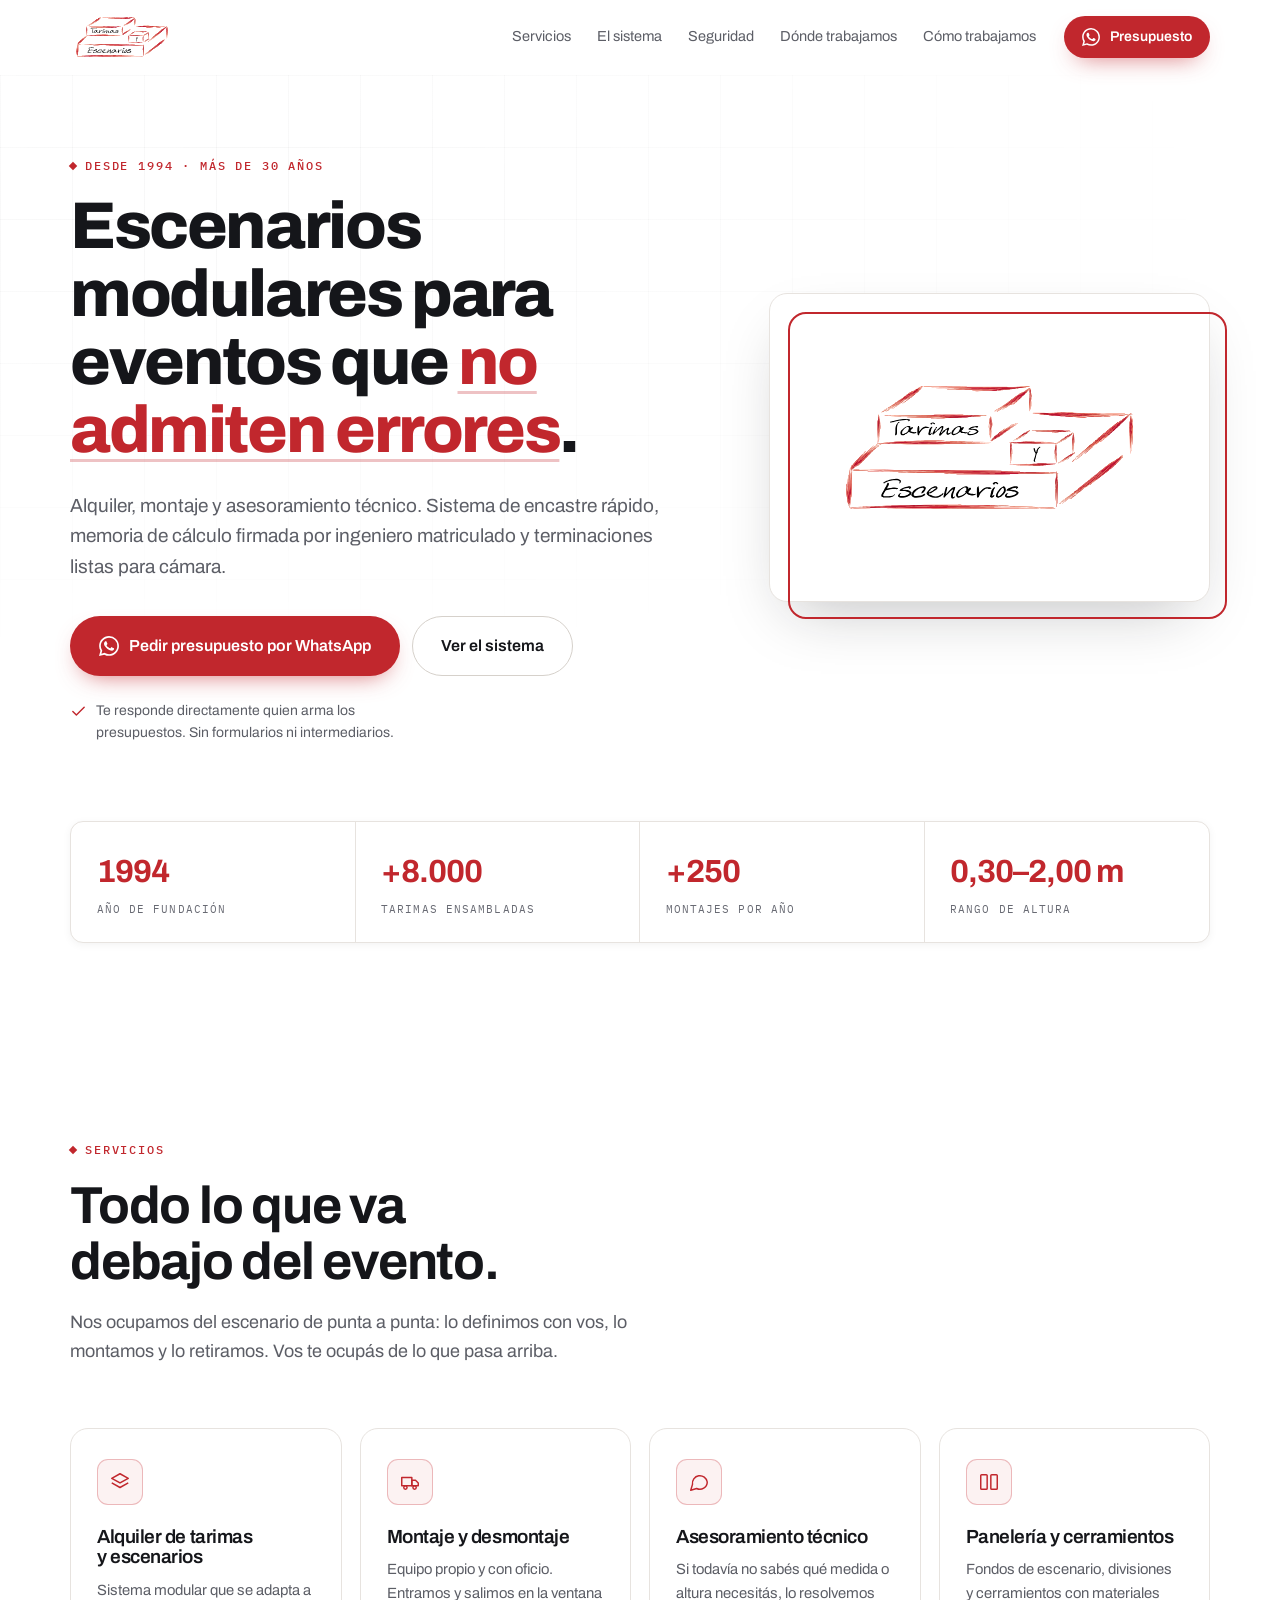
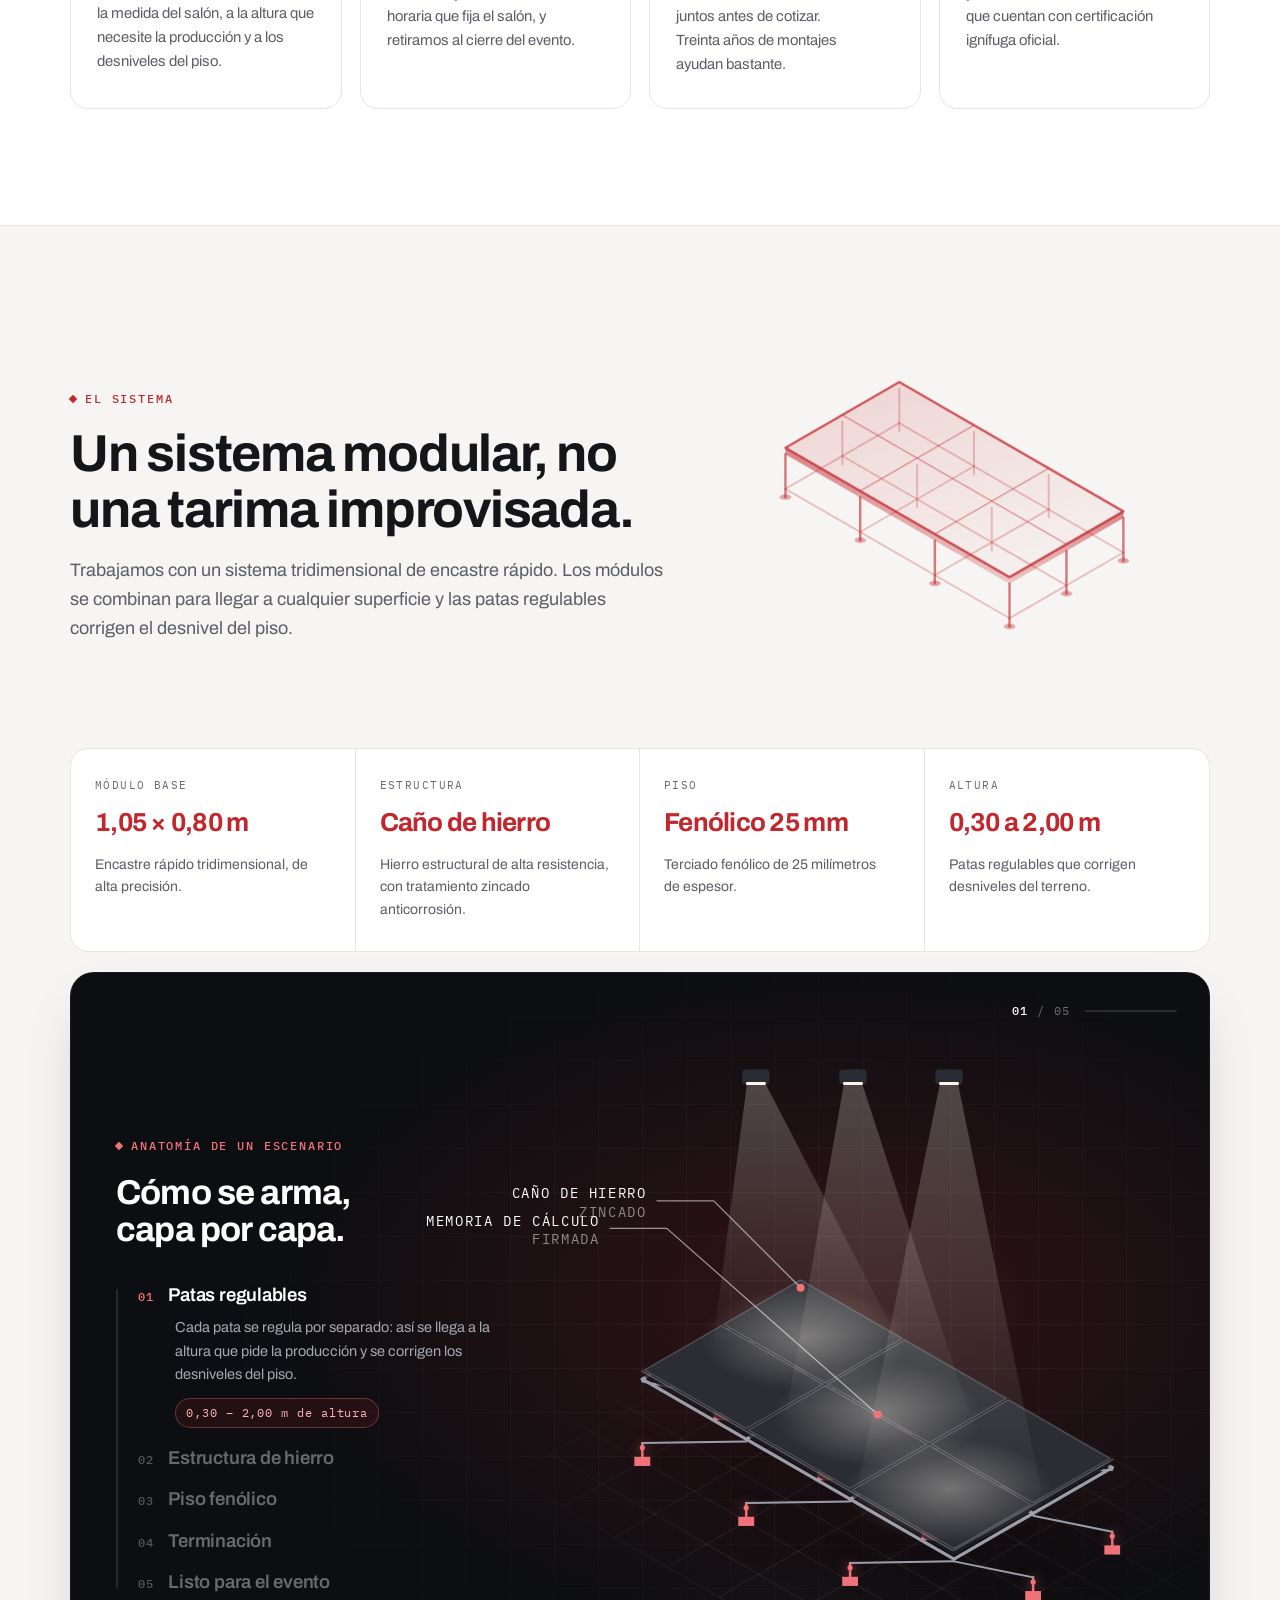
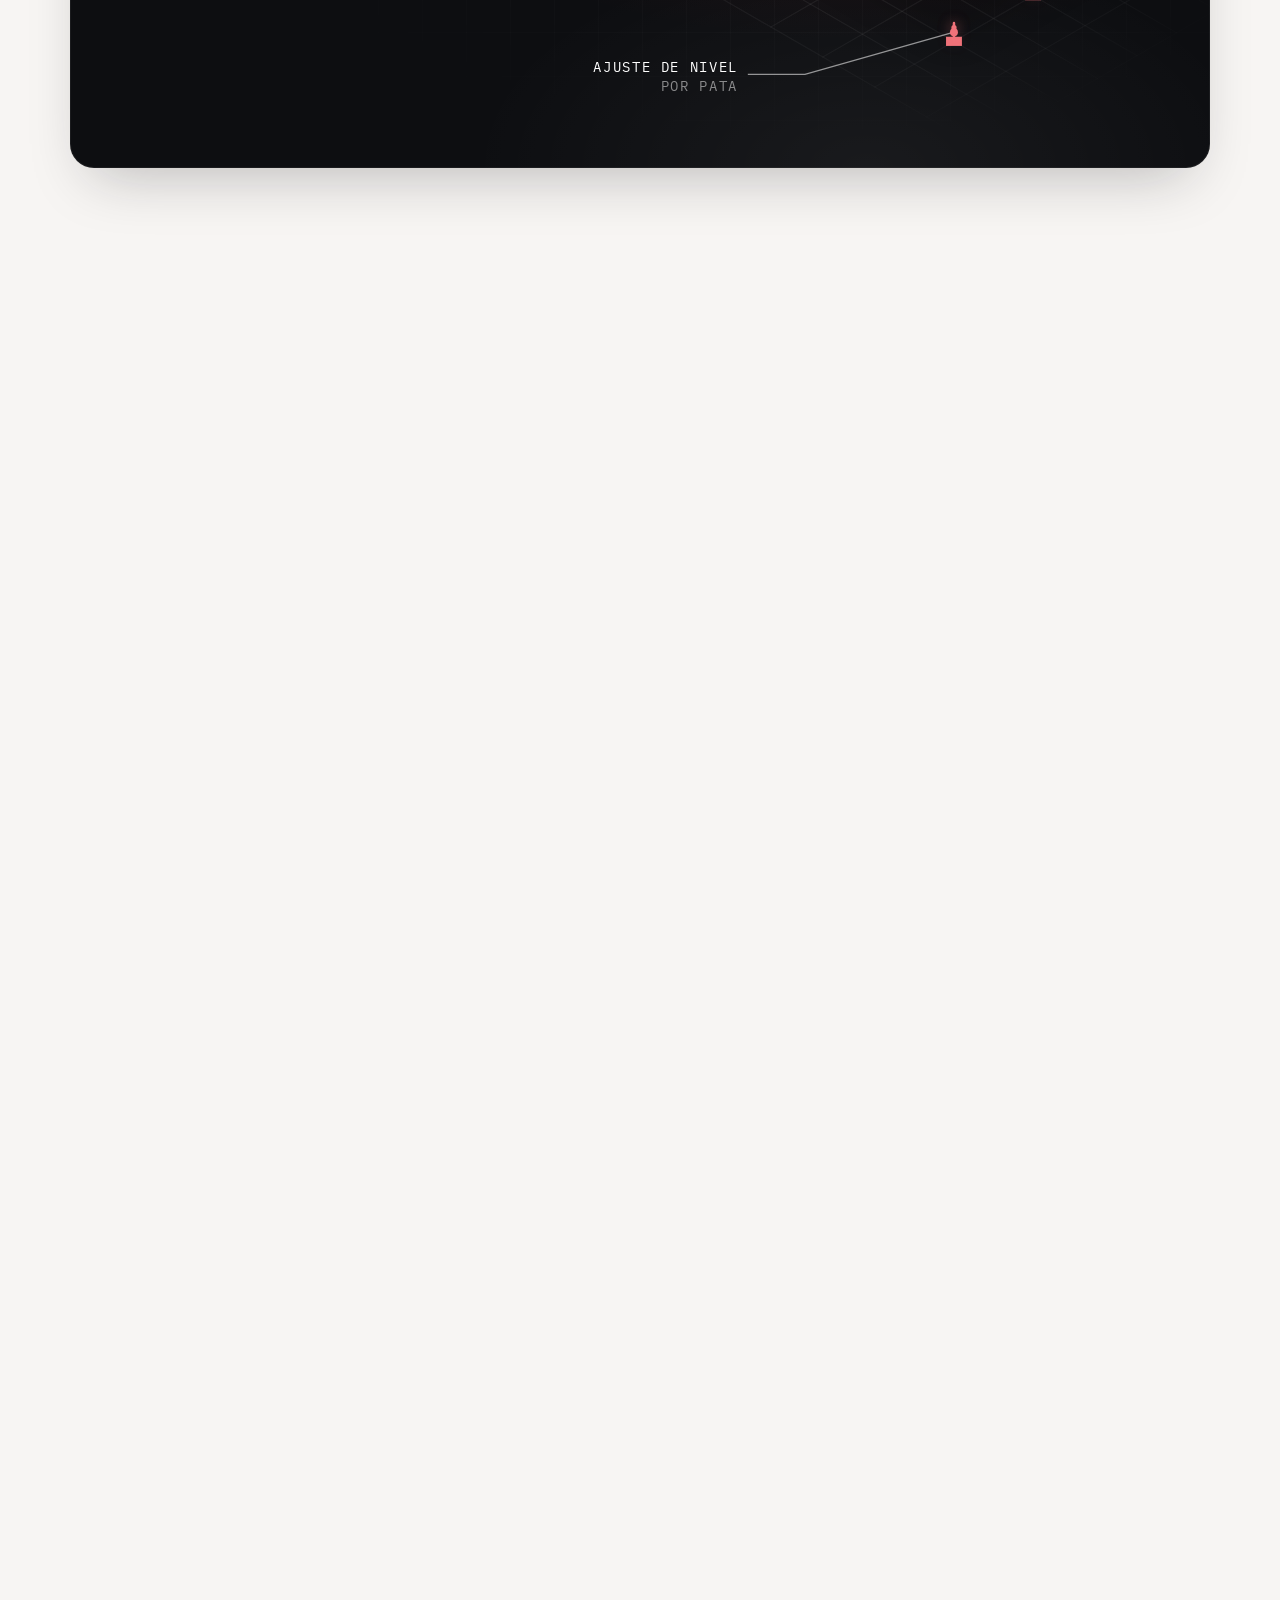
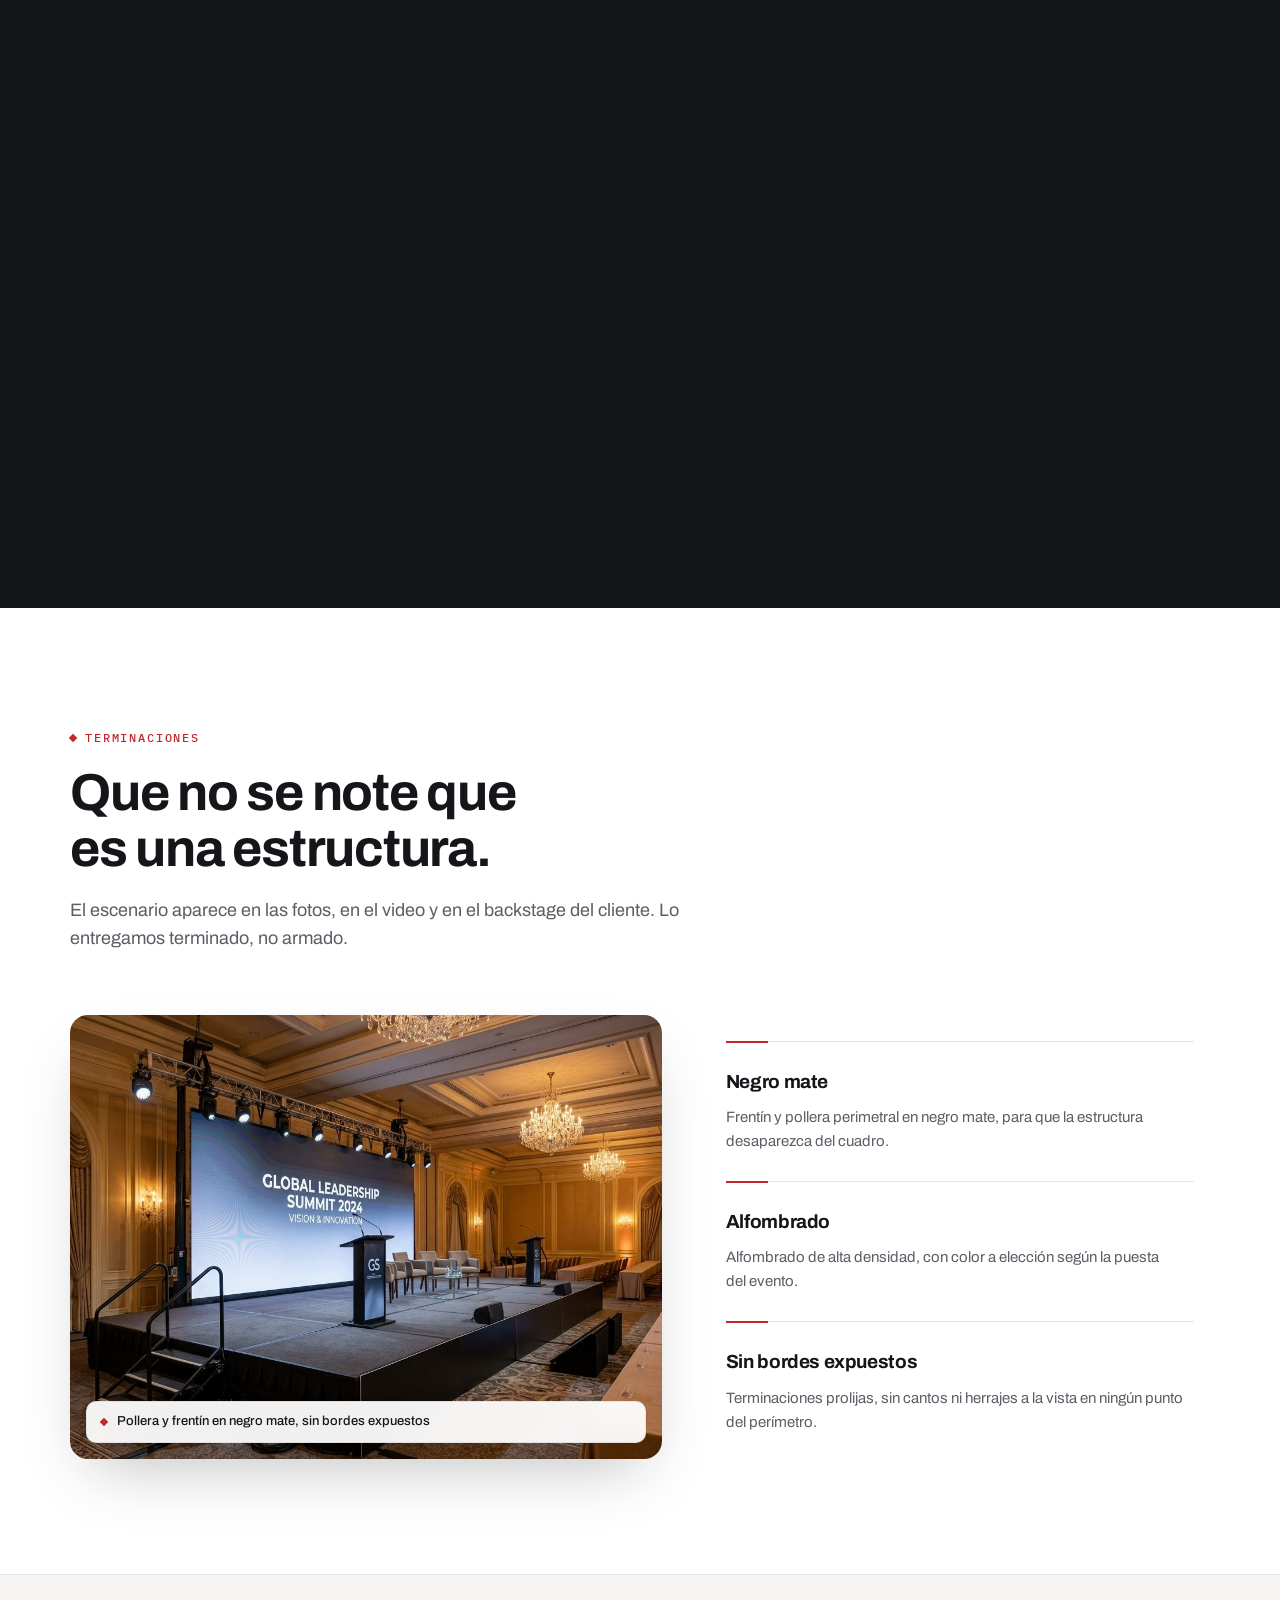
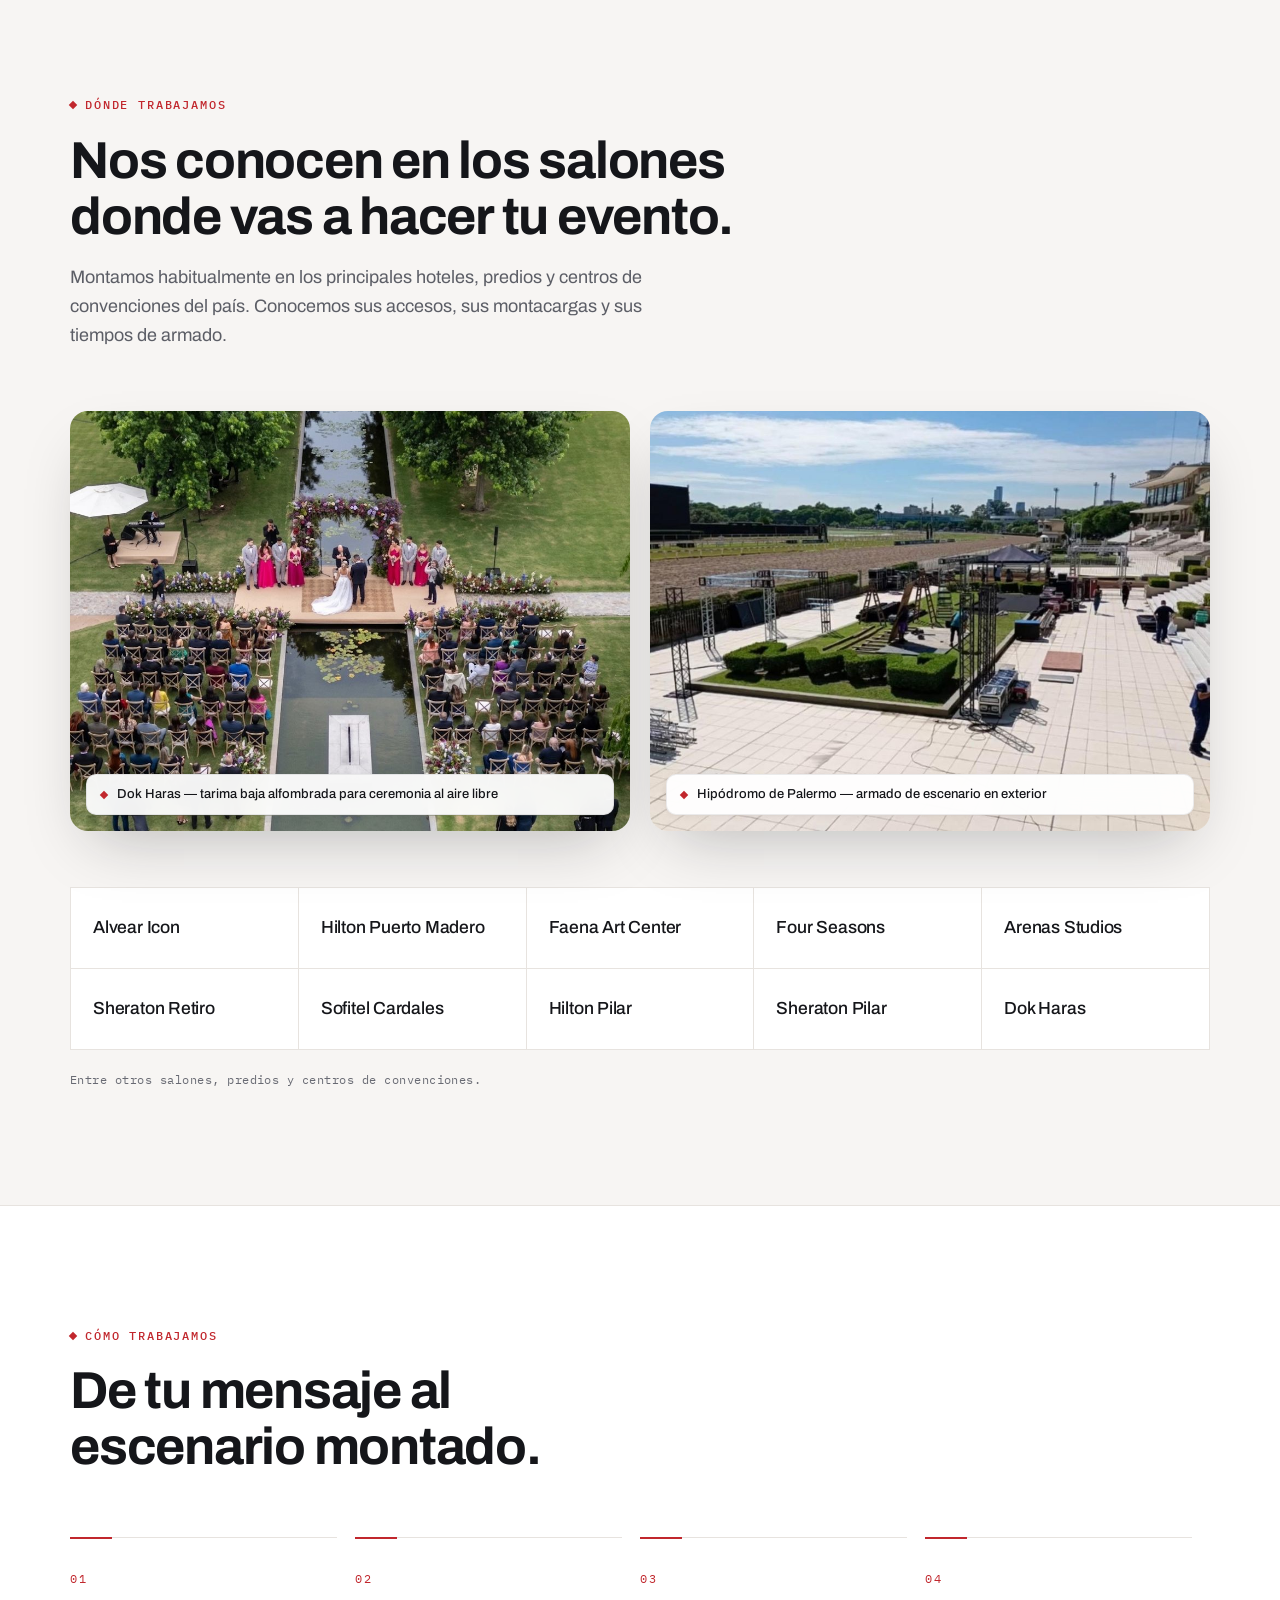
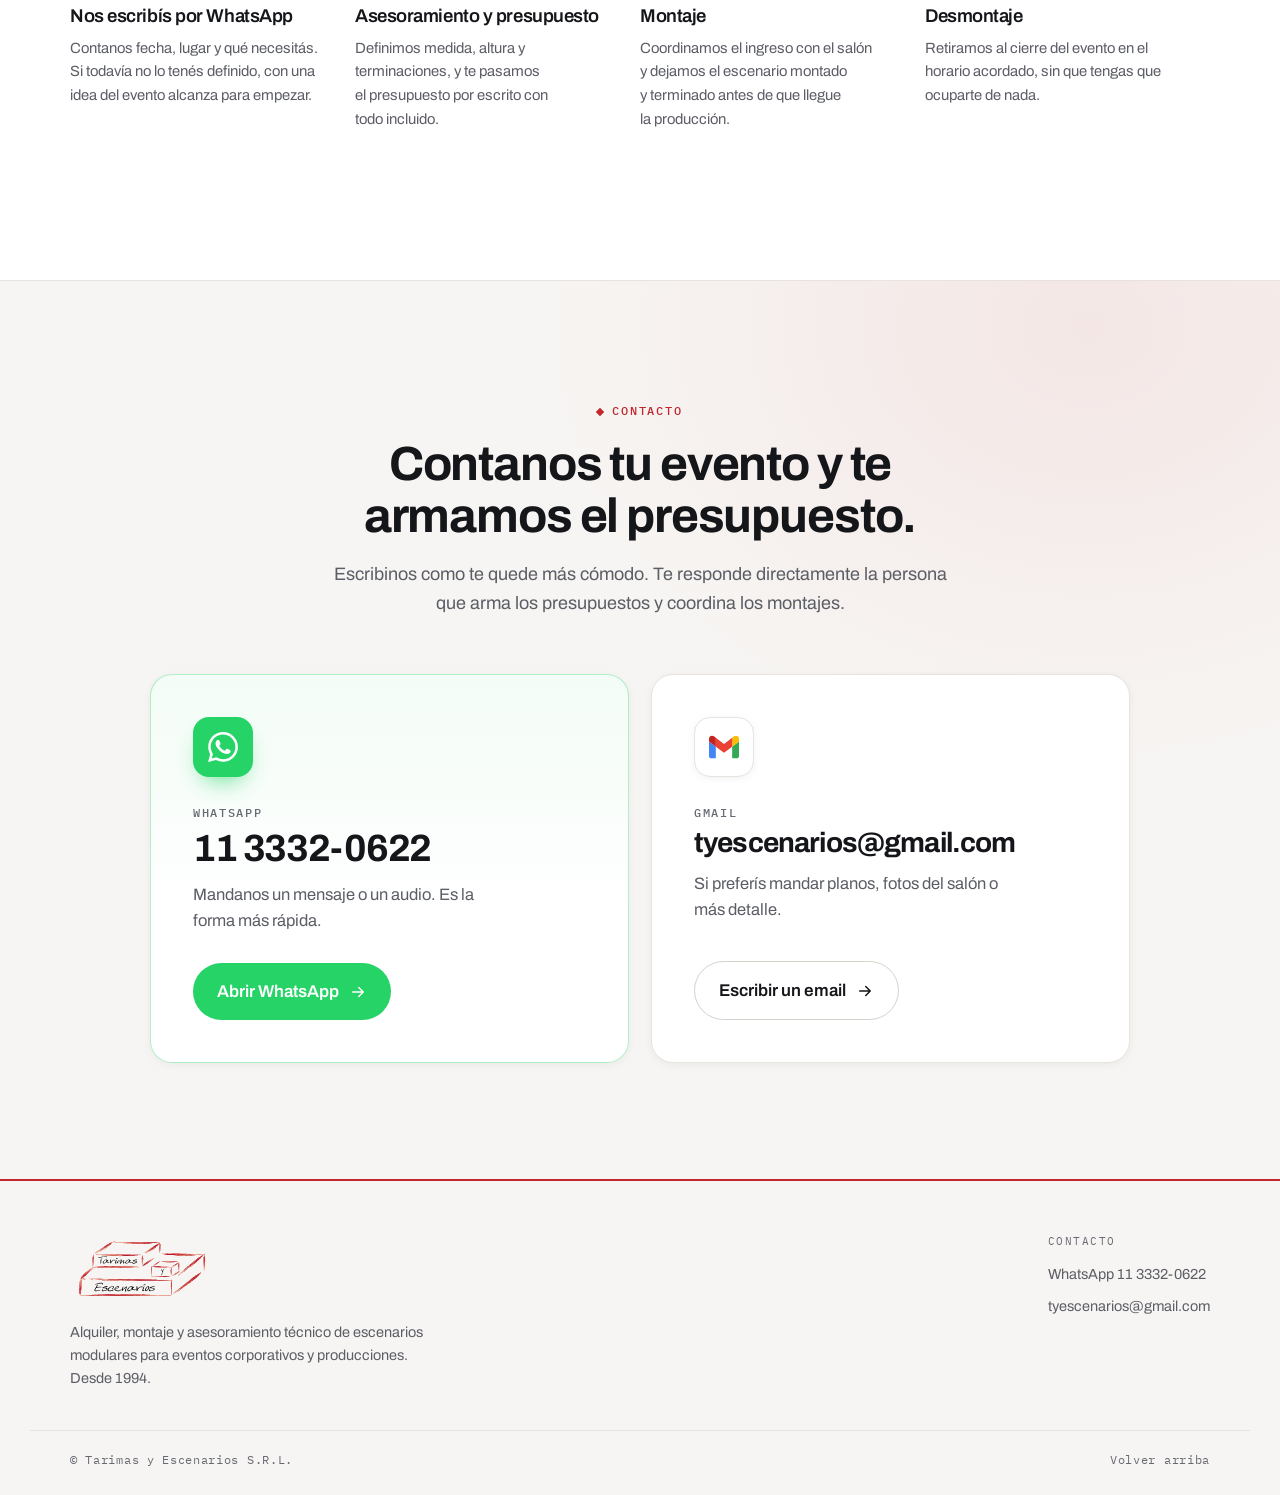
==== commit 84bc258e: "Reemplazar control de altura por armado por capas y simplificar contacto - Nueva sección "Anatomía d" ====
--- a/index.html
+++ b/index.html
@@ -229,55 +229,65 @@
         </div>
       </div>
 
-      <div class="height reveal">
-        <div class="height__panel">
-          <p class="eyebrow"><span class="eyebrow__dot"></span>Altura regulable</p>
-          <h3 class="height__title">Movés el control y ves de qué estamos hablando.</h3>
-          <p class="height__txt">Desde una tarima baja para una mesa de panel hasta un escenario de dos metros para un plenario. La misma estructura, reguladas las patas.</p>
-
-          <p class="height__read"><output id="hOut" for="hRange">0,60</output><span>metros</span></p>
-
-          <label class="sr" for="hRange">Altura del escenario en metros</label>
-          <input class="height__range" id="hRange" type="range" min="0.30" max="2.00" step="0.05" value="0.60">
-          <div class="height__ticks" aria-hidden="true"><span>0,30 m</span><span>1,15 m</span><span>2,00 m</span></div>
-
-          <p class="height__use" id="hUse">Ideal para mesas de panel y presentaciones en salones chicos.</p>
-        </div>
-
-        <div class="height__stage">
-          <svg viewBox="0 0 440 340" role="img" aria-labelledby="evTitle">
-            <title id="evTitle">Vista frontal de un escenario de altura regulable junto a una persona de 1,70 m de referencia</title>
-            <defs>
-              <marker id="arw" viewBox="0 0 12 12" refX="6" refY="6" markerWidth="7" markerHeight="7" orient="auto-start-reverse">
-                <path d="M2,2 L9,6 L2,10 Z" fill="#C1272D"/>
-              </marker>
-            </defs>
-
-            <g class="ev-person">
-              <circle cx="70" cy="142" r="12"/>
-              <rect x="56" y="157" width="28" height="64" rx="13"/>
-              <rect x="47" y="160" width="8" height="56" rx="4"/>
-              <rect x="85" y="160" width="8" height="56" rx="4"/>
-              <rect x="59" y="219" width="10" height="81" rx="5"/>
-              <rect x="73" y="219" width="10" height="81" rx="5"/>
-            </g>
-            <text class="ev-label" x="70" y="320" text-anchor="middle">1,70 m</text>
-
-            <g class="ev-stage">
-              <rect id="evLeg1" x="172" y="200" width="7" height="100" rx="1"/>
-              <rect id="evLeg2" x="288" y="200" width="7" height="100" rx="1"/>
-              <rect id="evLeg3" x="404" y="200" width="7" height="100" rx="1"/>
-              <rect id="evBrace" x="172" y="286" width="239" height="4" rx="1"/>
-              <rect id="evDeck" x="160" y="188" width="260" height="12" rx="2"/>
-            </g>
-
-            <g class="ev-dim">
-              <line id="evTick" x1="132" y1="188" x2="176" y2="188" stroke-dasharray="4 4" stroke-opacity=".5"/>
-              <line id="evDim" x1="140" y1="300" x2="140" y2="188" marker-start="url(#arw)" marker-end="url(#arw)"/>
-            </g>
-
-            <line class="ev-ground" x1="10" y1="300" x2="430" y2="300"/>
-          </svg>
+      <div class="build" id="build">
+        <div class="build__pin">
+          <div class="build__panel">
+            <div class="build__copy">
+              <p class="eyebrow"><span class="eyebrow__dot"></span>Anatomía de un escenario</p>
+              <h3 class="build__title">Cómo se arma, capa por capa.</h3>
+
+              <ol class="build__steps" id="buildSteps">
+                <li class="build__step is-on">
+                  <button type="button" data-go="0"><span class="build__n">01</span><span>Patas regulables</span></button>
+                  <div class="build__body"><div>
+                    <p>Cada pata se regula por separado: así se llega a la altura que pide la producción y se corrigen los desniveles del piso.</p>
+                    <p class="build__spec">0,30 – 2,00 m de altura</p>
+                  </div></div>
+                </li>
+                <li class="build__step">
+                  <button type="button" data-go="1"><span class="build__n">02</span><span>Estructura de hierro</span></button>
+                  <div class="build__body"><div>
+                    <p>Caño de hierro estructural de alta resistencia, con tratamiento zincado anticorrosión. Encastre rápido tridimensional, de alta precisión.</p>
+                    <p class="build__spec">Hierro zincado</p>
+                  </div></div>
+                </li>
+                <li class="build__step">
+                  <button type="button" data-go="2"><span class="build__n">03</span><span>Piso fenólico</span></button>
+                  <div class="build__body"><div>
+                    <p>Módulos de terciado fenólico que se combinan para llegar a cualquier superficie, a la medida del salón.</p>
+                    <p class="build__spec">1,05 × 0,80 m · 25 mm</p>
+                  </div></div>
+                </li>
+                <li class="build__step">
+                  <button type="button" data-go="3"><span class="build__n">04</span><span>Terminación</span></button>
+                  <div class="build__body"><div>
+                    <p>Frentín y pollera perimetral en negro mate, alfombrado de alta densidad y ni un herraje a la vista.</p>
+                    <p class="build__spec">Lista para cámara</p>
+                  </div></div>
+                </li>
+                <li class="build__step">
+                  <button type="button" data-go="4"><span class="build__n">05</span><span>Listo para el evento</span></button>
+                  <div class="build__body"><div>
+                    <p>Se entrega con memoria de cálculo firmada por ingeniero matriculado. Vos te ocupás del evento.</p>
+                    <a class="btn btn--primary btn--sm js-wa" href="#" data-wa-default>
+                      <svg class="ico-wa" viewBox="0 0 24 24" fill="currentColor" aria-hidden="true"><path d="M17.47 14.38c-.3-.15-1.76-.87-2.03-.97-.27-.1-.47-.15-.67.15-.2.3-.77.97-.94 1.16-.17.2-.35.22-.64.08-.3-.15-1.26-.46-2.39-1.48-.88-.79-1.48-1.76-1.65-2.06-.17-.3-.02-.46.13-.6.13-.14.3-.35.45-.52.15-.18.2-.3.3-.5.1-.2.05-.37-.03-.52-.07-.15-.67-1.61-.92-2.2-.24-.58-.49-.5-.67-.51h-.57c-.2 0-.52.07-.8.37-.27.3-1.04 1.02-1.04 2.48 0 1.46 1.07 2.87 1.22 3.07.15.2 2.1 3.2 5.08 4.49.7.3 1.26.49 1.69.62.71.23 1.36.2 1.87.12.57-.09 1.76-.72 2-1.41.25-.7.25-1.29.18-1.42-.08-.12-.27-.2-.57-.34M12.05 21.8a9.87 9.87 0 0 1-5.03-1.38l-.36-.22-3.74.99 1-3.65-.24-.38a9.86 9.86 0 0 1-1.51-5.26c0-5.45 4.44-9.88 9.89-9.88a9.82 9.82 0 0 1 6.99 2.9 9.83 9.83 0 0 1 2.89 6.99c0 5.45-4.44 9.89-9.89 9.89m8.41-18.3A11.82 11.82 0 0 0 12.05 0C5.5 0 .16 5.34.16 11.89c0 2.1.55 4.14 1.59 5.95L.06 24l6.3-1.65a11.88 11.88 0 0 0 5.69 1.45c6.55 0 11.89-5.34 11.89-11.89 0-3.18-1.24-6.17-3.49-8.4"/></svg>
+                      <span>Pedir presupuesto</span>
+                    </a>
+                  </div></div>
+                </li>
+              </ol>
+            </div>
+
+            <div class="build__art">
+              <svg id="buildSvg" viewBox="-230 -250 560 500" role="img" aria-labelledby="buildTitle">
+                <title id="buildTitle">Escenario modular en vista isométrica que se arma capa por capa: patas regulables, estructura de hierro, piso fenólico y terminación con pollera y alfombra</title>
+              </svg>
+              <div class="build__meter" aria-hidden="true">
+                <span><b id="buildNow">01</b> / 05</span>
+                <span class="build__bar"><i id="buildBar"></i></span>
+              </div>
+            </div>
+          </div>
         </div>
       </div>
     </div>
@@ -400,75 +410,30 @@
 
   <!-- ══════════ CONTACTO ══════════ -->
   <section class="sec sec--contact" id="contacto">
-    <div class="wrap contact">
-
-      <div class="contact__copy reveal">
+    <div class="wrap">
+
+      <header class="contact__head reveal">
         <p class="eyebrow"><span class="eyebrow__dot"></span>Contacto</p>
         <h2>Contanos tu evento y te armamos el presupuesto.</h2>
-        <p class="sec__lead">La forma más rápida es WhatsApp: te responde directamente la persona que arma los presupuestos y coordina los montajes.</p>
-
-        <div class="contact__direct">
-          <a class="contact__wa js-wa" href="#" data-wa-default>
-            <svg class="ico-wa" viewBox="0 0 24 24" fill="currentColor" aria-hidden="true"><path d="M17.47 14.38c-.3-.15-1.76-.87-2.03-.97-.27-.1-.47-.15-.67.15-.2.3-.77.97-.94 1.16-.17.2-.35.22-.64.08-.3-.15-1.26-.46-2.39-1.48-.88-.79-1.48-1.76-1.65-2.06-.17-.3-.02-.46.13-.6.13-.14.3-.35.45-.52.15-.18.2-.3.3-.5.1-.2.05-.37-.03-.52-.07-.15-.67-1.61-.92-2.2-.24-.58-.49-.5-.67-.51h-.57c-.2 0-.52.07-.8.37-.27.3-1.04 1.02-1.04 2.48 0 1.46 1.07 2.87 1.22 3.07.15.2 2.1 3.2 5.08 4.49.7.3 1.26.49 1.69.62.71.23 1.36.2 1.87.12.57-.09 1.76-.72 2-1.41.25-.7.25-1.29.18-1.42-.08-.12-.27-.2-.57-.34M12.05 21.8a9.87 9.87 0 0 1-5.03-1.38l-.36-.22-3.74.99 1-3.65-.24-.38a9.86 9.86 0 0 1-1.51-5.26c0-5.45 4.44-9.88 9.89-9.88a9.82 9.82 0 0 1 6.99 2.9 9.83 9.83 0 0 1 2.89 6.99c0 5.45-4.44 9.89-9.89 9.89m8.41-18.3A11.82 11.82 0 0 0 12.05 0C5.5 0 .16 5.34.16 11.89c0 2.1.55 4.14 1.59 5.95L.06 24l6.3-1.65a11.88 11.88 0 0 0 5.69 1.45c6.55 0 11.89-5.34 11.89-11.89 0-3.18-1.24-6.17-3.49-8.4"/></svg>
-            <span><small>WhatsApp</small><b>11 3332-0622</b></span>
-          </a>
-          <a class="contact__mail" href="mailto:tyescenarios@gmail.com">
-            <svg viewBox="0 0 24 24" fill="none" stroke="currentColor" stroke-width="1.6" stroke-linejoin="round" aria-hidden="true"><rect x="3" y="5" width="18" height="14" rx="2"/><path d="m3 7 9 6 9-6"/></svg>
-            <span><small>Email</small><b>tyescenarios@gmail.com</b></span>
-          </a>
-        </div>
-      </div>
-
-      <form class="waform reveal" id="waForm" novalidate>
-        <h3 class="waform__title">Armá tu consulta</h3>
-        <p class="waform__sub">Completá lo que sepas y abrimos WhatsApp con el mensaje listo. Todos los campos son opcionales.</p>
-
-        <div class="waform__grid">
-          <p class="field">
-            <label for="fTipo">Tipo de evento</label>
-            <select id="fTipo">
-              <option value="">Sin especificar</option>
-              <option>Evento corporativo</option>
-              <option>Congreso o convención</option>
-              <option>Lanzamiento de producto</option>
-              <option>Producción audiovisual</option>
-              <option>Evento social</option>
-              <option>Otro</option>
-            </select>
-          </p>
-          <p class="field">
-            <label for="fMedida">Medida aproximada</label>
-            <input id="fMedida" type="text" placeholder="Ej: 6 × 4 m" autocomplete="off">
-          </p>
-          <p class="field">
-            <label for="fAltura">Altura</label>
-            <select id="fAltura">
-              <option value="">Sin especificar</option>
-              <option>0,30 m</option>
-              <option>0,40 m</option>
-              <option>0,60 m</option>
-              <option>0,80 m</option>
-              <option>1,00 m</option>
-              <option>Más de 1,00 m</option>
-              <option>A definir con asesoramiento</option>
-            </select>
-          </p>
-          <p class="field">
-            <label for="fFecha">Fecha del evento</label>
-            <input id="fFecha" type="date">
-          </p>
-          <p class="field field--full">
-            <label for="fLugar">Lugar o salón</label>
-            <input id="fLugar" type="text" placeholder="Ej: Hilton Puerto Madero" autocomplete="off">
-          </p>
-        </div>
-
-        <button class="btn btn--primary btn--lg btn--block" type="submit">
-          <svg class="ico-wa" viewBox="0 0 24 24" fill="currentColor" aria-hidden="true"><path d="M17.47 14.38c-.3-.15-1.76-.87-2.03-.97-.27-.1-.47-.15-.67.15-.2.3-.77.97-.94 1.16-.17.2-.35.22-.64.08-.3-.15-1.26-.46-2.39-1.48-.88-.79-1.48-1.76-1.65-2.06-.17-.3-.02-.46.13-.6.13-.14.3-.35.45-.52.15-.18.2-.3.3-.5.1-.2.05-.37-.03-.52-.07-.15-.67-1.61-.92-2.2-.24-.58-.49-.5-.67-.51h-.57c-.2 0-.52.07-.8.37-.27.3-1.04 1.02-1.04 2.48 0 1.46 1.07 2.87 1.22 3.07.15.2 2.1 3.2 5.08 4.49.7.3 1.26.49 1.69.62.71.23 1.36.2 1.87.12.57-.09 1.76-.72 2-1.41.25-.7.25-1.29.18-1.42-.08-.12-.27-.2-.57-.34M12.05 21.8a9.87 9.87 0 0 1-5.03-1.38l-.36-.22-3.74.99 1-3.65-.24-.38a9.86 9.86 0 0 1-1.51-5.26c0-5.45 4.44-9.88 9.89-9.88a9.82 9.82 0 0 1 6.99 2.9 9.83 9.83 0 0 1 2.89 6.99c0 5.45-4.44 9.89-9.89 9.89m8.41-18.3A11.82 11.82 0 0 0 12.05 0C5.5 0 .16 5.34.16 11.89c0 2.1.55 4.14 1.59 5.95L.06 24l6.3-1.65a11.88 11.88 0 0 0 5.69 1.45c6.55 0 11.89-5.34 11.89-11.89 0-3.18-1.24-6.17-3.49-8.4"/></svg>
-          <span>Abrir WhatsApp con estos datos</span>
-        </button>
-        <p class="waform__note">Se abre WhatsApp con el mensaje ya escrito. No se envía nada desde esta página.</p>
-      </form>
+        <p class="sec__lead">Escribinos como te quede más cómodo. Te responde directamente la persona que arma los presupuestos y coordina los montajes.</p>
+      </header>
+
+      <div class="contact__ways">
+        <a class="way way--wa js-wa reveal" href="#" data-wa-default>
+          <span class="way__ico"><svg class="ico-wa" viewBox="0 0 24 24" fill="currentColor" aria-hidden="true"><path d="M17.47 14.38c-.3-.15-1.76-.87-2.03-.97-.27-.1-.47-.15-.67.15-.2.3-.77.97-.94 1.16-.17.2-.35.22-.64.08-.3-.15-1.26-.46-2.39-1.48-.88-.79-1.48-1.76-1.65-2.06-.17-.3-.02-.46.13-.6.13-.14.3-.35.45-.52.15-.18.2-.3.3-.5.1-.2.05-.37-.03-.52-.07-.15-.67-1.61-.92-2.2-.24-.58-.49-.5-.67-.51h-.57c-.2 0-.52.07-.8.37-.27.3-1.04 1.02-1.04 2.48 0 1.46 1.07 2.87 1.22 3.07.15.2 2.1 3.2 5.08 4.49.7.3 1.26.49 1.69.62.71.23 1.36.2 1.87.12.57-.09 1.76-.72 2-1.41.25-.7.25-1.29.18-1.42-.08-.12-.27-.2-.57-.34M12.05 21.8a9.87 9.87 0 0 1-5.03-1.38l-.36-.22-3.74.99 1-3.65-.24-.38a9.86 9.86 0 0 1-1.51-5.26c0-5.45 4.44-9.88 9.89-9.88a9.82 9.82 0 0 1 6.99 2.9 9.83 9.83 0 0 1 2.89 6.99c0 5.45-4.44 9.89-9.89 9.89m8.41-18.3A11.82 11.82 0 0 0 12.05 0C5.5 0 .16 5.34.16 11.89c0 2.1.55 4.14 1.59 5.95L.06 24l6.3-1.65a11.88 11.88 0 0 0 5.69 1.45c6.55 0 11.89-5.34 11.89-11.89 0-3.18-1.24-6.17-3.49-8.4"/></svg></span>
+          <span class="way__k">WhatsApp</span>
+          <b class="way__v">11 3332-0622</b>
+          <span class="way__d">Mandanos un mensaje o un audio. Es la forma más rápida.</span>
+          <span class="way__go">Abrir WhatsApp <svg viewBox="0 0 24 24" fill="none" stroke="currentColor" stroke-width="2" stroke-linecap="round" stroke-linejoin="round" aria-hidden="true"><path d="M5 12h14M13 6l6 6-6 6"/></svg></span>
+        </a>
+        <a class="way way--mail reveal" href="mailto:tyescenarios@gmail.com">
+          <span class="way__ico"><svg viewBox="52 42 88 66" aria-hidden="true"><path fill="#4285F4" d="M58 108h14V74L52 59v43c0 3.32 2.69 6 6 6"/><path fill="#34A853" d="M120 108h14c3.32 0 6-2.69 6-6V59l-20 15"/><path fill="#FBBC04" d="M120 48v26l20-15v-8c0-7.42-8.47-11.65-14.4-7.2"/><path fill="#EA4335" d="M72 74V48l24 18 24-18v26L96 92"/><path fill="#C5221F" d="M52 51v8l20 15V48l-5.6-4.2c-5.94-4.45-14.4-.22-14.4 7.2"/></svg></span>
+          <span class="way__k">Gmail</span>
+          <b class="way__v">tyescenarios@gmail.com</b>
+          <span class="way__d">Si preferís mandar planos, fotos del salón o más detalle.</span>
+          <span class="way__go">Escribir un email <svg viewBox="0 0 24 24" fill="none" stroke="currentColor" stroke-width="2" stroke-linecap="round" stroke-linejoin="round" aria-hidden="true"><path d="M5 12h14M13 6l6 6-6 6"/></svg></span>
+        </a>
+      </div>
     </div>
   </section>
 
--- a/styles.css
+++ b/styles.css
@@ -355,81 +355,135 @@
 }
 .spec__d { font-size: 14px; color: var(--muted); margin-top: 10px; }
 
-/* ───────────────────────────  ALTURA DEMO  ─────────────────────────── */
-.height {
+/* ─────────────────────────  ARMADO POR CAPAS  ───────────────────────── */
+/* El bloque es alto a propósito: el panel queda fijo y el scroll arma el escenario */
+.build { position: relative; height: calc(100vh + 5 * 62vh); margin-top: 20px; }
+.build__pin {
+  position: sticky; top: 88px;
+  height: calc(100vh - 104px); min-height: 520px; max-height: 820px;
+}
+.build__panel {
+  position: relative; isolation: isolate;
+  height: 100%;
   display: grid;
-  grid-template-columns: minmax(0, .92fr) minmax(0, 1.08fr);
-  gap: clamp(20px, 3vw, 36px);
-  margin-top: 20px;
-}
-.height__panel {
-  border: 1px solid var(--line);
-  border-radius: var(--r-lg);
-  background: var(--surface);
-  padding: clamp(26px, 3vw, 38px);
-}
-.height__title { font-size: clamp(21px, 2.2vw, 27px); font-weight: 600; }
-.height__txt { margin-top: 14px; font-size: 15px; color: var(--muted); }
-
-.height__read { display: flex; align-items: baseline; gap: 10px; margin-top: 30px; }
-.height__read output {
-  font-size: clamp(44px, 6vw, 66px); font-weight: 800;
-  letter-spacing: -.045em; color: var(--red);
-  font-variant-numeric: tabular-nums; line-height: 1;
-}
-.height__read span {
-  font-family: var(--mono); font-size: 12px; letter-spacing: .12em;
-  text-transform: uppercase; color: var(--dim);
-}
-
-.height__range {
-  -webkit-appearance: none; appearance: none;
-  width: 100%; height: 30px; margin-top: 16px;
-  background: transparent; cursor: pointer;
-}
-.height__range::-webkit-slider-runnable-track {
-  height: 4px; border-radius: 99px;
-  background: linear-gradient(90deg, var(--red) var(--pct,18%), #E3DFDA var(--pct,18%));
-}
-.height__range::-moz-range-track { height: 4px; border-radius: 99px; background: #E3DFDA; }
-.height__range::-moz-range-progress { height: 4px; border-radius: 99px; background: var(--red); }
-.height__range::-webkit-slider-thumb {
-  -webkit-appearance: none; appearance: none;
-  width: 22px; height: 22px; margin-top: -9px;
-  border-radius: 50%; background: var(--red);
-  border: 4px solid #fff;
-  box-shadow: 0 0 0 1px var(--red), 0 4px 12px -3px rgba(193,39,45,.7);
-}
-.height__range::-moz-range-thumb {
-  width: 22px; height: 22px; border-radius: 50%;
-  background: var(--red); border: 4px solid #fff;
-  box-shadow: 0 0 0 1px var(--red);
-}
-
-.height__ticks {
-  display: flex; justify-content: space-between;
-  font-family: var(--mono); font-size: 11px; color: var(--dim); letter-spacing: .06em;
-}
-.height__use {
-  margin-top: 22px; padding-top: 20px;
-  border-top: 1px solid var(--line);
-  font-size: 14.5px; color: var(--muted); min-height: 3em;
-}
-
-.height__stage {
-  border: 1px solid var(--line);
-  border-radius: var(--r-lg);
-  background: var(--surface);
-  display: grid; place-items: center;
-  padding: clamp(18px, 2.4vw, 32px);
-}
-.height__stage svg { width: 100%; height: auto; }
-.ev-person { fill: var(--ink); fill-opacity: .16; }
-.ev-stage rect { fill: var(--red); fill-opacity: .8; }
-.ev-stage #evDeck { fill-opacity: 1; }
-.ev-dim line { stroke: var(--red); stroke-width: 1.6; }
-.ev-ground { stroke: var(--ink); stroke-opacity: .3; stroke-width: 2; }
-.ev-label { font-family: var(--mono); font-size: 11px; fill: var(--dim); letter-spacing: .08em; }
+  grid-template-columns: minmax(0, .78fr) minmax(0, 1.22fr);
+  overflow: hidden;
+  border-radius: 24px;
+  color: #fff;
+  background:
+    radial-gradient(70% 60% at 68% 42%, rgba(193,39,45,.20), transparent 70%),
+    radial-gradient(50% 40% at 70% 100%, rgba(255,255,255,.05), transparent 70%),
+    #0D0E11;
+  box-shadow: var(--sh-lg), inset 0 0 0 1px rgba(255,255,255,.06);
+}
+/* Grilla técnica de fondo, desvanecida hacia los bordes */
+.build__panel::before {
+  content: ""; position: absolute; inset: 0; z-index: -1;
+  background-image:
+    linear-gradient(rgba(255,255,255,.045) 1px, transparent 1px),
+    linear-gradient(90deg, rgba(255,255,255,.045) 1px, transparent 1px);
+  background-size: 44px 44px;
+  -webkit-mask-image: radial-gradient(75% 70% at 65% 45%, #000 20%, transparent 80%);
+  mask-image: radial-gradient(75% 70% at 65% 45%, #000 20%, transparent 80%);
+}
+
+.build__copy {
+  display: flex; flex-direction: column; justify-content: center;
+  padding: clamp(28px, 3.6vw, 52px);
+  padding-right: 0;
+}
+.build__copy .eyebrow { color: var(--red-lt); }
+.build__copy .eyebrow__dot { background: var(--red-lt); }
+.build__title { font-size: clamp(25px, 2.7vw, 36px); font-weight: 700; color: #fff; }
+
+.build__steps { position: relative; margin-top: clamp(22px, 3vh, 36px); padding-left: 22px; }
+/* Riel de progreso: el tramo rojo avanza con el scroll */
+.build__steps::before, .build__steps::after {
+  content: ""; position: absolute; left: 0; top: 14px; bottom: 14px; width: 2px; border-radius: 2px;
+}
+.build__steps::before { background: rgba(255,255,255,.1); }
+.build__steps::after {
+  background: linear-gradient(var(--red-lt), var(--red));
+  transform-origin: top; transform: scaleY(var(--p, 0));
+  box-shadow: 0 0 12px rgba(240,115,122,.6);
+}
+
+.build__step button {
+  display: flex; align-items: baseline; gap: 14px; width: 100%;
+  padding: 9px 0;
+  background: none; border: 0; cursor: pointer; text-align: left;
+  font: 600 clamp(16px, 1.45vw, 19px)/1.25 var(--sans);
+  letter-spacing: -.012em;
+  color: rgba(255,255,255,.38);
+  transition: color .35s;
+}
+.build__step button:hover { color: rgba(255,255,255,.7); }
+.build__n {
+  font-family: var(--mono); font-size: 11.5px; font-weight: 500; letter-spacing: .1em;
+  color: rgba(255,255,255,.3); transition: color .35s;
+}
+.build__step.is-on button { color: #fff; }
+.build__step.is-on .build__n { color: var(--red-lt); }
+
+.build__body {
+  display: grid; grid-template-rows: 0fr;
+  transition: grid-template-rows .55s cubic-bezier(.22,.61,.36,1);
+}
+.build__body > div { overflow: hidden; padding-left: 37px; }
+.build__step.is-on .build__body { grid-template-rows: 1fr; }
+.build__body p {
+  font-size: 14.5px; line-height: 1.6; color: #A6A8B0; max-width: 40ch;
+  opacity: 0; transform: translateY(6px);
+  transition: opacity .4s, transform .4s;
+}
+.build__step.is-on .build__body p { opacity: 1; transform: none; transition-delay: .15s; }
+.build__body .build__spec {
+  display: inline-block; margin: 12px 0 10px;
+  padding: 5px 10px;
+  border: 1px solid rgba(240,115,122,.35); border-radius: 99px;
+  background: rgba(193,39,45,.12);
+  font-family: var(--mono); font-size: 11.5px; letter-spacing: .08em; color: #FFB3B7;
+}
+.build__body .btn { margin: 16px 0 10px; }
+
+.build__art { position: relative; min-width: 0; min-height: 0; }
+.build__art svg { width: 100%; height: 100%; overflow: visible; }
+
+.build__meter {
+  position: absolute; right: clamp(20px, 2.6vw, 36px); top: clamp(18px, 2.4vw, 30px);
+  display: flex; align-items: center; gap: 14px;
+  font-family: var(--mono); font-size: 11.5px; letter-spacing: .12em; color: rgba(255,255,255,.4);
+}
+.build__meter b { color: #fff; font-weight: 500; }
+.build__bar { width: 92px; height: 2px; border-radius: 2px; background: rgba(255,255,255,.12); overflow: hidden; }
+.build__bar i {
+  display: block; height: 100%; background: var(--red-lt);
+  transform-origin: left; transform: scaleX(var(--p, 0));
+}
+
+/* Piezas del SVG (las genera script.js) */
+.bs-grid { stroke: #fff; stroke-opacity: .07; stroke-width: 1; }
+.bs-metal { stroke: #9A9EA8; transition: stroke .5s, filter .5s; }
+.bs-plate { fill: #6E727C; transition: fill .5s; }
+.bs-tile-top { fill: #2B2D33; stroke: #50535C; stroke-width: 1; transition: fill .5s, stroke .5s; }
+.bs-tile-side { fill: #1C1D22; }
+.is-act .bs-metal { stroke: var(--red-lt); filter: drop-shadow(0 0 5px rgba(240,115,122,.55)); }
+.is-act .bs-plate { fill: var(--red-lt); }
+.is-act .bs-tile-top { fill: #3A2125; stroke: var(--red-lt); }
+.bs-skirt { fill: #121317; stroke: rgba(255,255,255,.08); stroke-width: 1; }
+.bs-pleat { stroke: #000; stroke-opacity: .55; stroke-width: 1.2; }
+.bs-header { fill: #1A1B20; }
+.bs-carpet { fill: #24262C; }
+.bs-edge { stroke: rgba(255,255,255,.22); stroke-width: 1.2; fill: none; }
+.bs-call line, .bs-call polyline { stroke: rgba(255,255,255,.55); stroke-width: 1; fill: none; }
+.bs-call circle { fill: var(--red-lt); }
+.bs-call text {
+  font-family: var(--mono); font-size: 11px; letter-spacing: .12em;
+  fill: #fff; text-transform: uppercase;
+}
+.bs-call text tspan + tspan { fill: rgba(255,255,255,.5); }
+.bs-call { opacity: 0; transition: opacity .45s; }
+.bs-call.is-on { opacity: 1; }
 
 /* ─────────────────────────────  SEGURIDAD  ───────────────────────────── */
 .sec--safety { background: var(--ink); color: #fff; }
@@ -531,70 +585,63 @@
     var(--bg-alt);
   border-top: 1px solid var(--line);
 }
-.contact {
+.contact__head { max-width: 720px; margin: 0 auto clamp(36px, 4.5vw, 56px); text-align: center; }
+.contact__head .sec__lead { margin-inline: auto; }
+.contact__head h2 { font-size: clamp(30px, 4vw, 48px); }
+
+.contact__ways {
   display: grid; grid-template-columns: minmax(0, 1fr) minmax(0, 1fr);
-  gap: clamp(32px, 5vw, 64px); align-items: start;
-}
-.contact h2 { font-size: clamp(30px, 4vw, 48px); }
-
-.contact__direct { display: grid; gap: 12px; margin-top: 34px; }
-.contact__wa, .contact__mail {
-  display: flex; align-items: center; gap: 16px;
-  padding: 18px 22px;
+  gap: clamp(14px, 2vw, 22px);
+  max-width: 980px; margin-inline: auto;
+}
+.way {
+  display: flex; flex-direction: column; align-items: flex-start;
+  padding: clamp(28px, 3.4vw, 42px);
   border: 1px solid var(--line);
-  border-radius: var(--r);
+  border-radius: 22px;
   background: var(--surface);
-  transition: border-color .22s, transform .22s, box-shadow .22s;
-}
-.contact__wa:hover, .contact__mail:hover { border-color: var(--red-line); transform: translateY(-2px); box-shadow: var(--sh); }
-.contact__wa svg, .contact__mail svg { width: 26px; height: 26px; flex: none; }
-.contact__wa svg { color: var(--wa); }
-.contact__mail svg { color: var(--red); }
-.contact__wa small, .contact__mail small {
-  display: block; font-family: var(--mono); font-size: 11px;
-  letter-spacing: .13em; text-transform: uppercase; color: var(--dim);
-}
-.contact__wa b, .contact__mail b { font-size: 17px; font-weight: 600; letter-spacing: -.015em; }
-
-.waform {
-  border: 1px solid var(--line);
-  border-radius: var(--r-lg);
-  background: var(--surface);
-  padding: clamp(26px, 3vw, 38px);
   box-shadow: var(--sh-sm);
-}
-.waform__title { font-size: 22px; font-weight: 600; }
-.waform__sub { margin-top: 10px; font-size: 14.5px; color: var(--muted); }
-
-.waform__grid { display: grid; grid-template-columns: 1fr 1fr; gap: 16px; margin: 28px 0 24px; }
-.field { display: flex; flex-direction: column; gap: 7px; margin: 0; }
-.field--full { grid-column: 1 / -1; }
-.field label {
-  font-family: var(--mono); font-size: 11px; letter-spacing: .1em;
-  text-transform: uppercase; color: var(--dim);
-}
-.field input, .field select {
-  font-family: var(--sans); font-size: 15px;
-  color: var(--ink);
-  background: #FCFBFA;
-  border: 1px solid var(--line-str);
-  border-radius: var(--r-sm);
-  height: 48px; padding: 0 13px; width: 100%;
-  transition: border-color .18s, background .18s, box-shadow .18s;
-}
-.field input::placeholder { color: var(--dim); }
-.field input:hover, .field select:hover { border-color: #BEB8B1; }
-.field input:focus, .field select:focus {
-  outline: none; border-color: var(--red); background: #fff;
-  box-shadow: 0 0 0 3px var(--red-soft);
-}
-.field select {
-  appearance: none; -webkit-appearance: none;
-  background-image: url("data:image/svg+xml,%3Csvg xmlns='http://www.w3.org/2000/svg' viewBox='0 0 24 24' fill='none' stroke='%235C5E66' stroke-width='2' stroke-linecap='round'%3E%3Cpath d='m6 9 6 6 6-6'/%3E%3C/svg%3E");
-  background-repeat: no-repeat; background-position: right 11px center; background-size: 16px;
-  padding-right: 36px;
-}
-.waform__note { margin-top: 14px; font-size: 12.5px; color: var(--dim); text-align: center; }
+  transition: border-color .25s, transform .25s, box-shadow .25s;
+}
+.way:hover { transform: translateY(-4px); box-shadow: var(--sh-lg); }
+.way__ico {
+  display: grid; place-items: center;
+  width: 60px; height: 60px; margin-bottom: 26px;
+  border-radius: 16px;
+}
+.way__ico svg { width: 30px; height: 30px; }
+.way__k {
+  font-family: var(--mono); font-size: 12px; font-weight: 500;
+  letter-spacing: .14em; text-transform: uppercase; color: var(--dim);
+}
+.way__v {
+  margin-top: 6px;
+  font-size: clamp(26px, 3vw, 38px); font-weight: 700;
+  letter-spacing: -.03em; line-height: 1.1;
+  overflow-wrap: anywhere;
+}
+.way__d { margin-top: 12px; font-size: 16.5px; line-height: 1.55; color: var(--muted); max-width: 34ch; margin-bottom: 30px; }
+.way__go {
+  display: inline-flex; align-items: center; gap: 10px;
+  margin-top: auto; padding: 15px 24px;
+  border-radius: 99px;
+  font-size: 17px; font-weight: 600;
+  transition: gap .25s, background .25s;
+}
+.way__go svg { width: 18px; height: 18px; }
+.way:hover .way__go { gap: 16px; }
+
+.way--wa { border-color: rgba(37,211,102,.35); background: linear-gradient(180deg, #F3FCF6, #fff 60%); }
+.way--wa:hover { border-color: var(--wa); }
+.way--wa .way__ico { background: var(--wa); color: #fff; box-shadow: 0 12px 26px -12px rgba(37,211,102,.9); }
+.way--wa .way__go { background: var(--wa); color: #fff; }
+.way--wa:hover .way__go { background: #1FBE5B; }
+
+.way--mail:hover { border-color: var(--red-line); }
+.way--mail .way__ico { background: #fff; border: 1px solid var(--line); box-shadow: var(--sh-sm); }
+.way--mail .way__v { font-size: clamp(21px, 2.3vw, 28px); }
+.way--mail .way__go { border: 1px solid var(--line-str); color: var(--ink); }
+.way--mail:hover .way__go { border-color: var(--red); color: var(--red); }
 
 /* ─────────────────────────────  FOOTER  ───────────────────────────── */
 .foot { background: var(--bg-alt); border-top: 2px solid var(--red); padding-top: 52px; }
@@ -649,8 +696,19 @@
   .nav__links { display: none; }
   .hero__in { grid-template-columns: 1fr; }
   .hero__art { order: -1; max-width: 440px; width: 100%; }
-  .sysintro, .safety, .contact, .height { grid-template-columns: 1fr; }
+  .sysintro, .safety { grid-template-columns: 1fr; }
   .sysintro__art { max-width: 420px; margin-inline: auto; }
+
+  .build__panel { grid-template-columns: 1fr; grid-template-rows: minmax(0, 1fr) auto; border-radius: 20px; }
+  .build__art { order: -1; }
+  .build__copy { justify-content: flex-start; padding: 0 24px 24px; min-height: 196px; }
+  .build__copy .eyebrow { margin-bottom: 8px; }
+  .build__title { display: none; }
+  .build__steps { margin-top: 0; padding-left: 0; }
+  .build__steps::before, .build__steps::after { display: none; }
+  .build__step:not(.is-on) { display: none; }
+  .build__body > div { padding-left: 0; }
+  .build__meter { top: 20px; }
 }
 
 @media (max-width: 760px) {
@@ -666,10 +724,12 @@
   .spec:last-child { border-bottom: 0; }
   .steps li { padding-right: 0; }
   .steps li::before { right: 0; }
-  .waform__grid { grid-template-columns: 1fr; }
+  .contact__ways { grid-template-columns: 1fr; }
   .wafloat span { display: none; }
   .wafloat { padding: 16px; right: 14px; bottom: 14px; }
   .hero__cta .btn { flex: 1 1 100%; }
+  .bs-call { display: none; }
+  .build__pin { top: 74px; height: calc(100svh - 86px); min-height: 480px; }
 }
 
 @media (prefers-reduced-motion: reduce) {
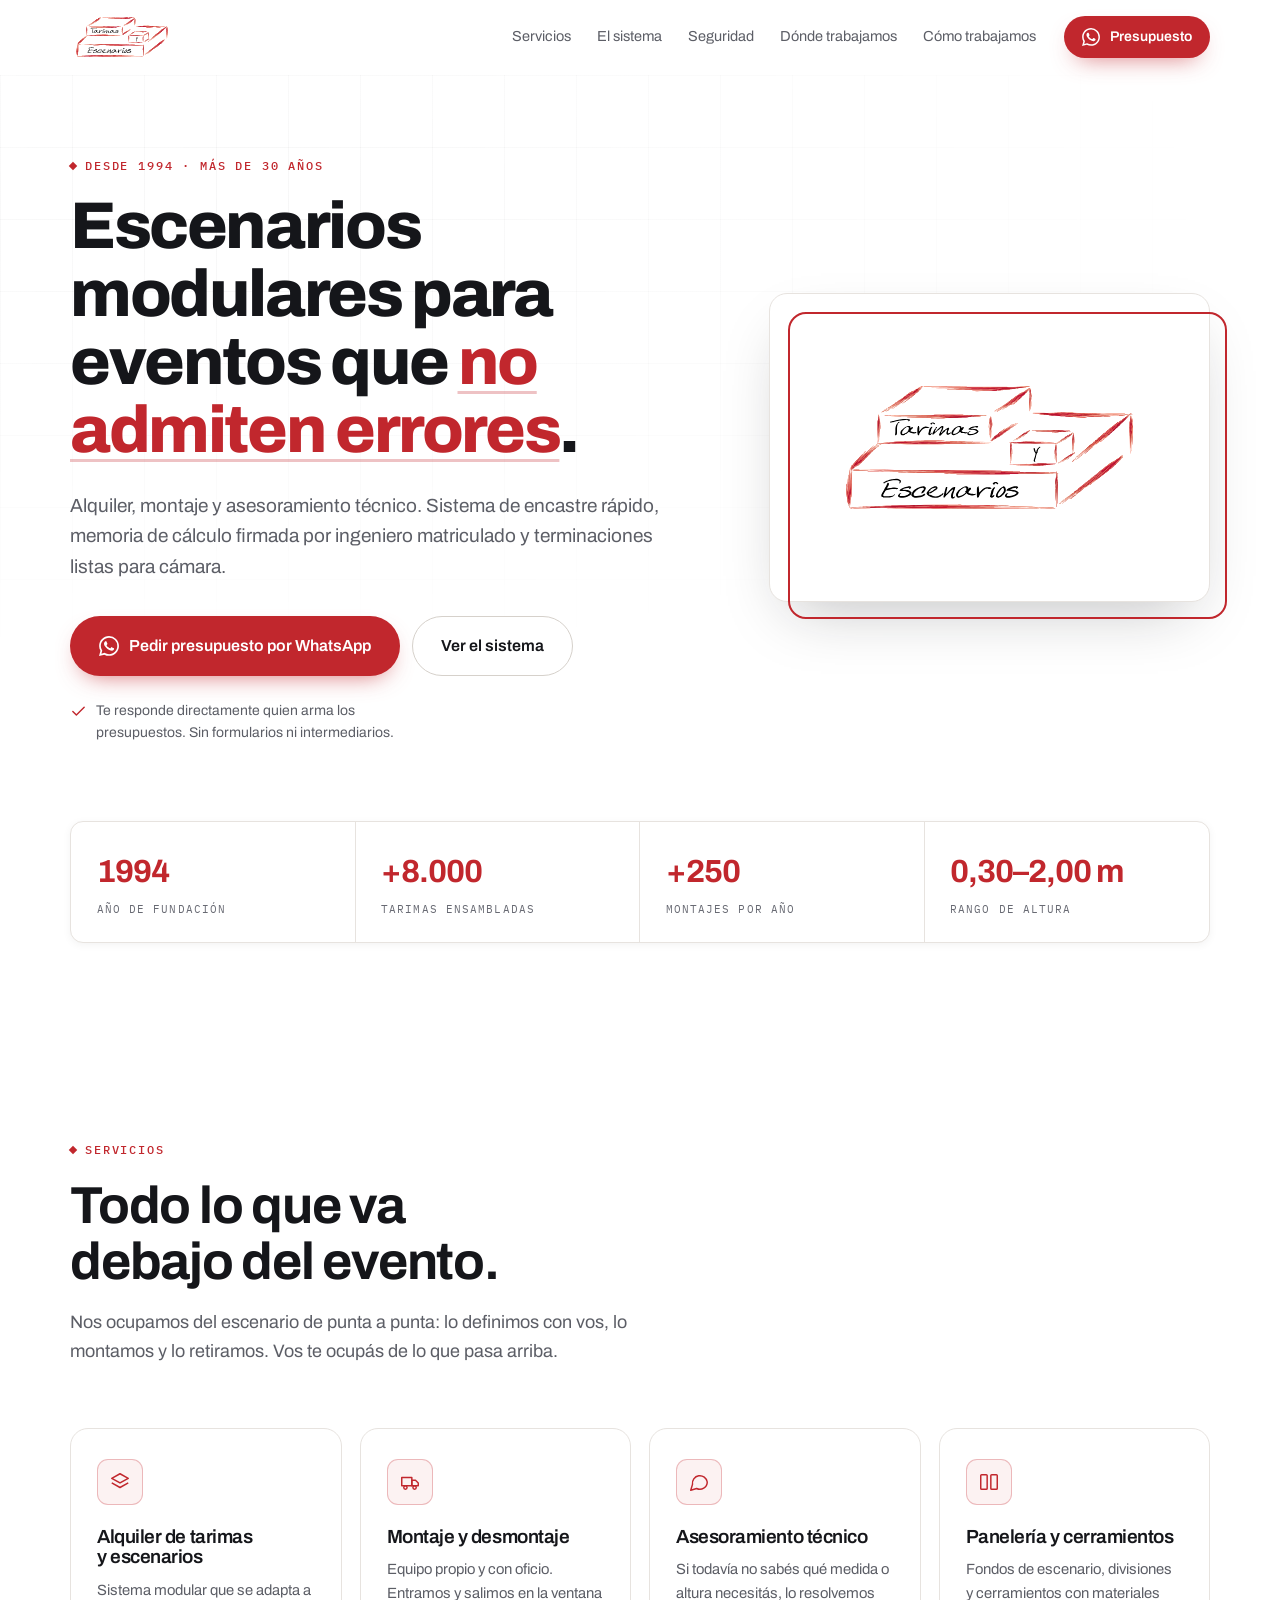
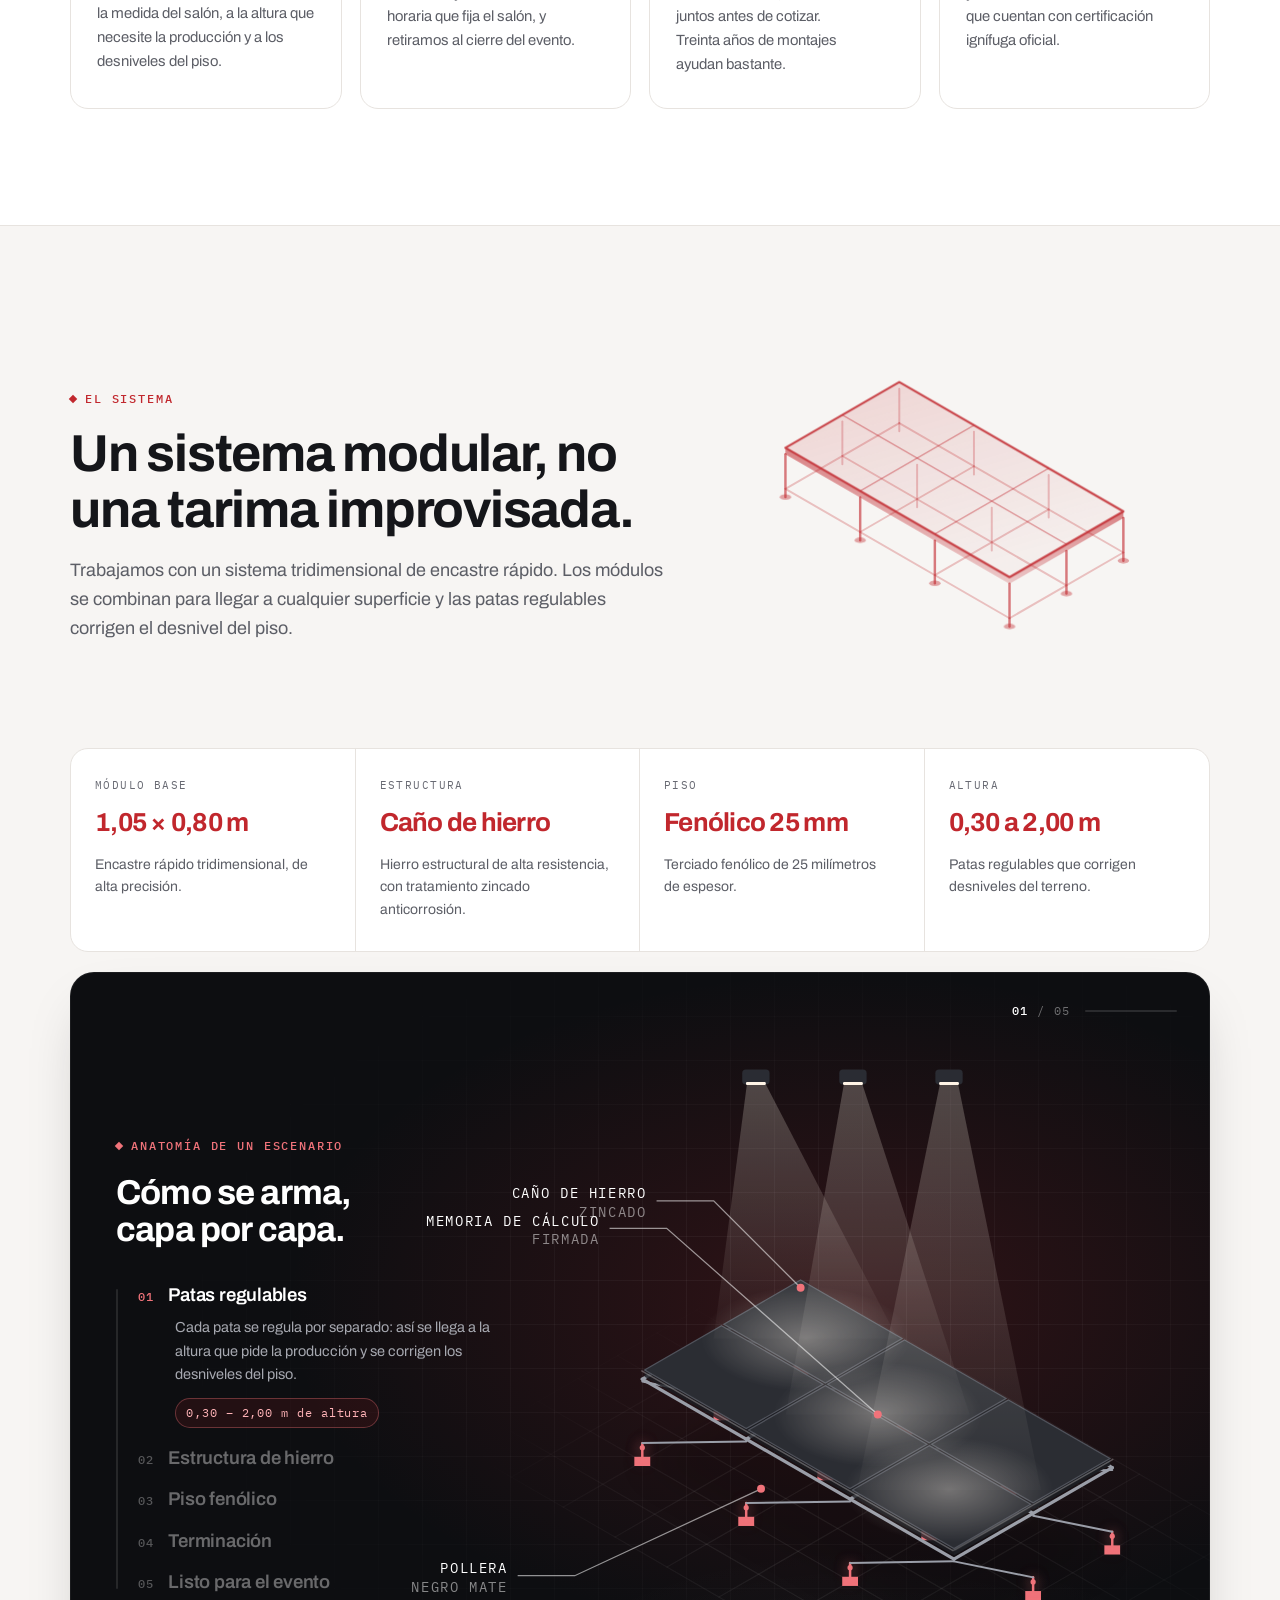
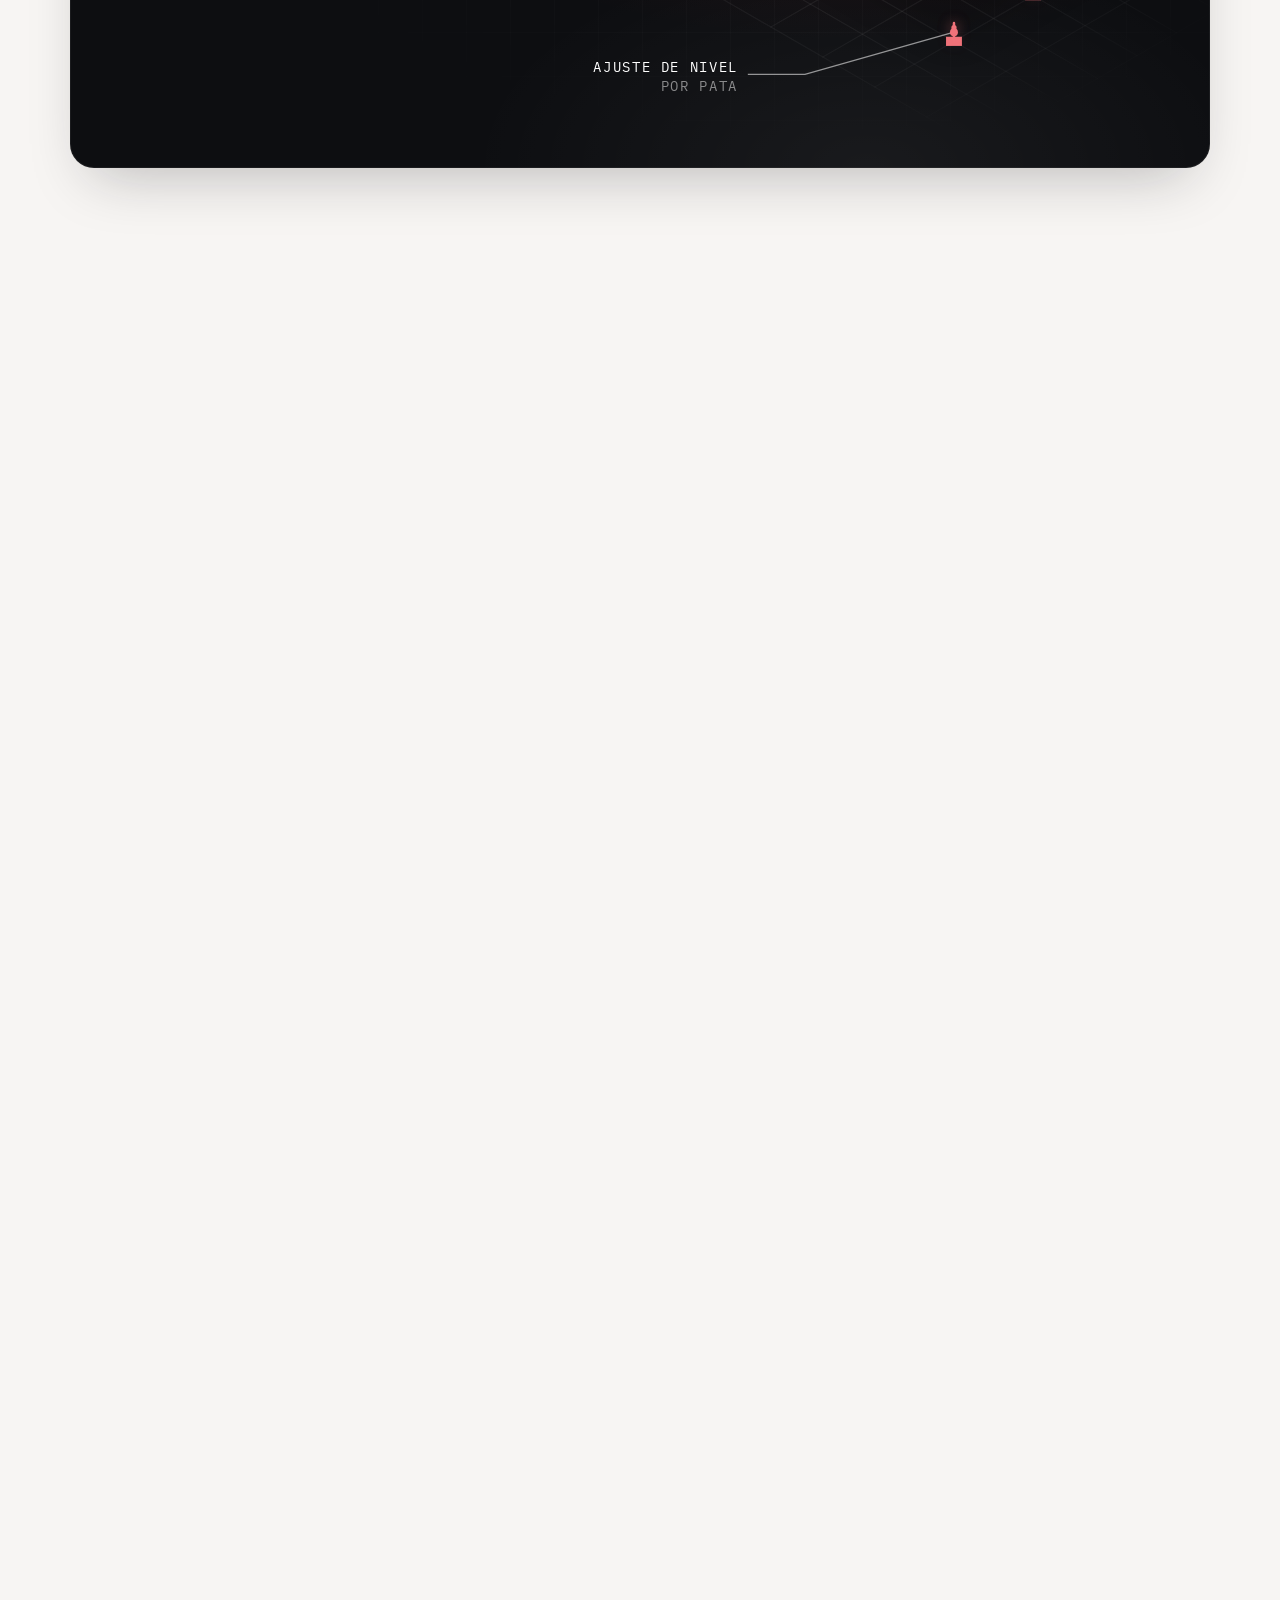
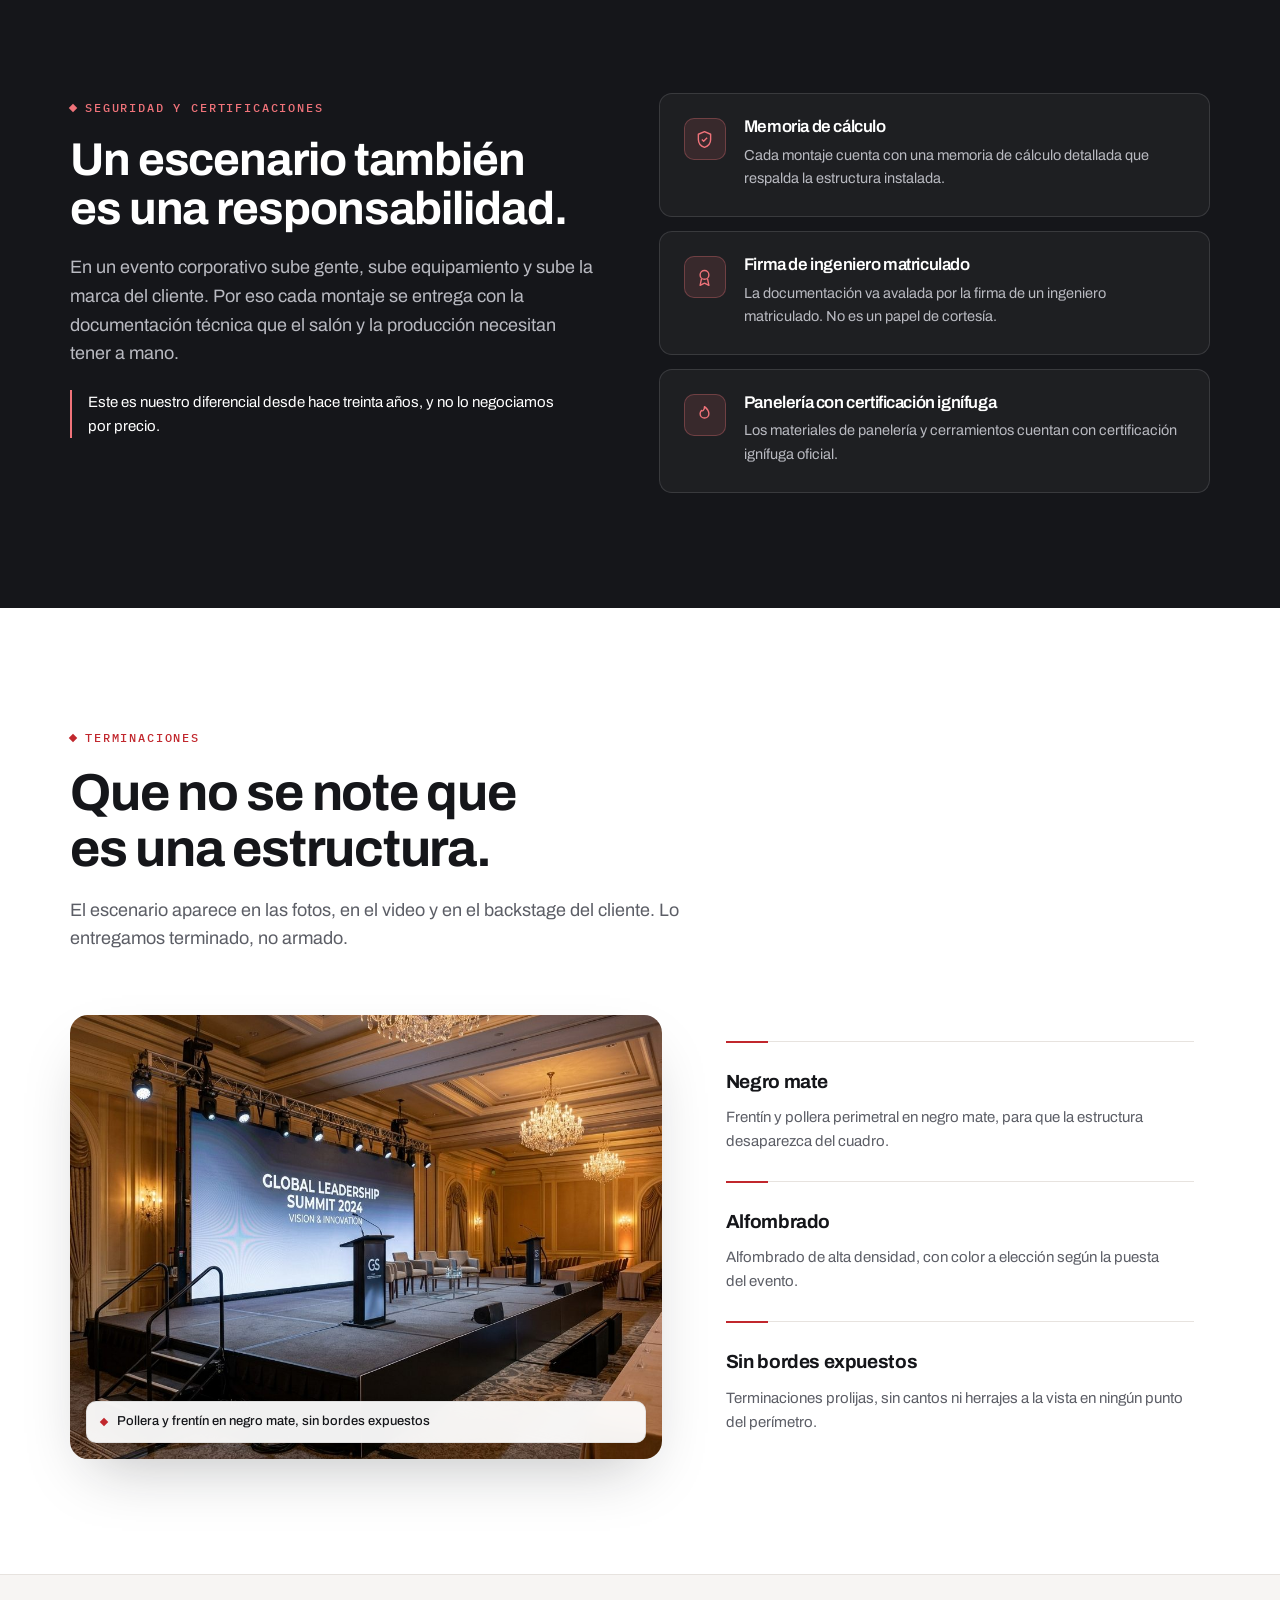
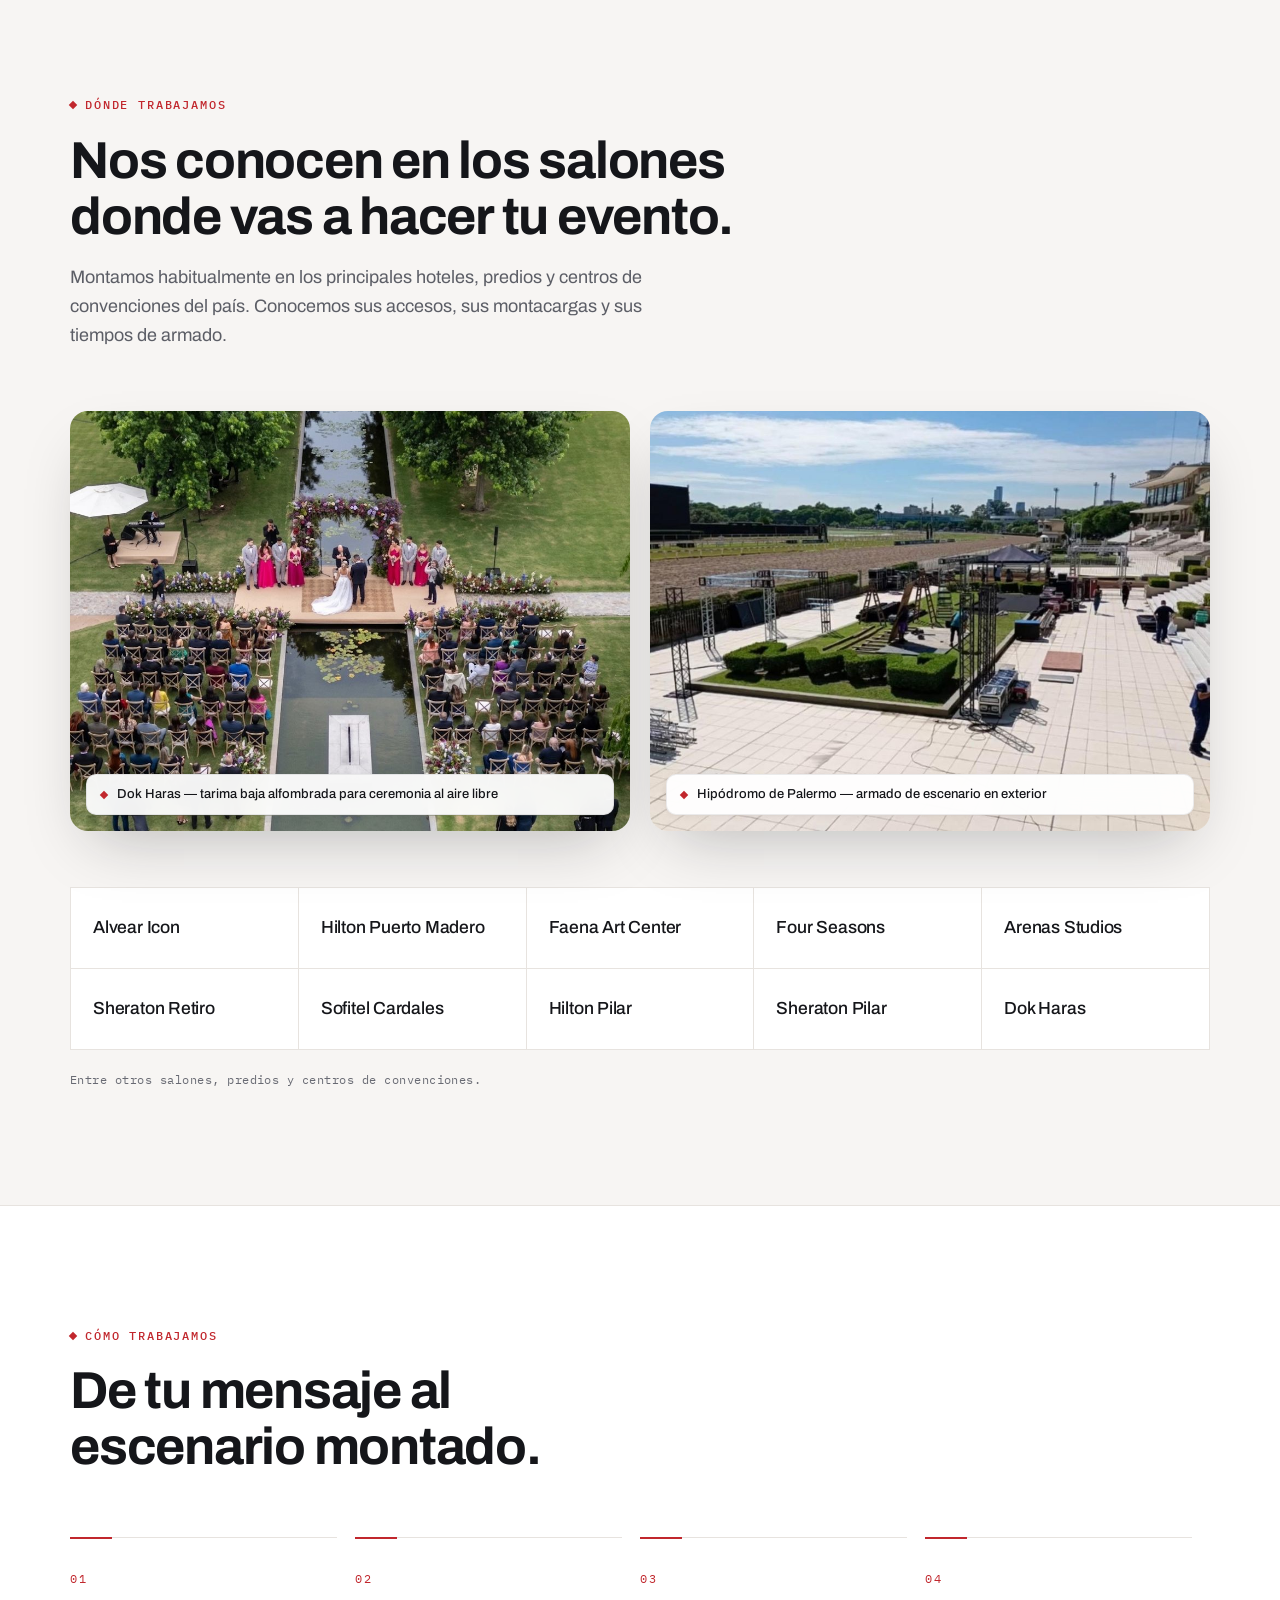
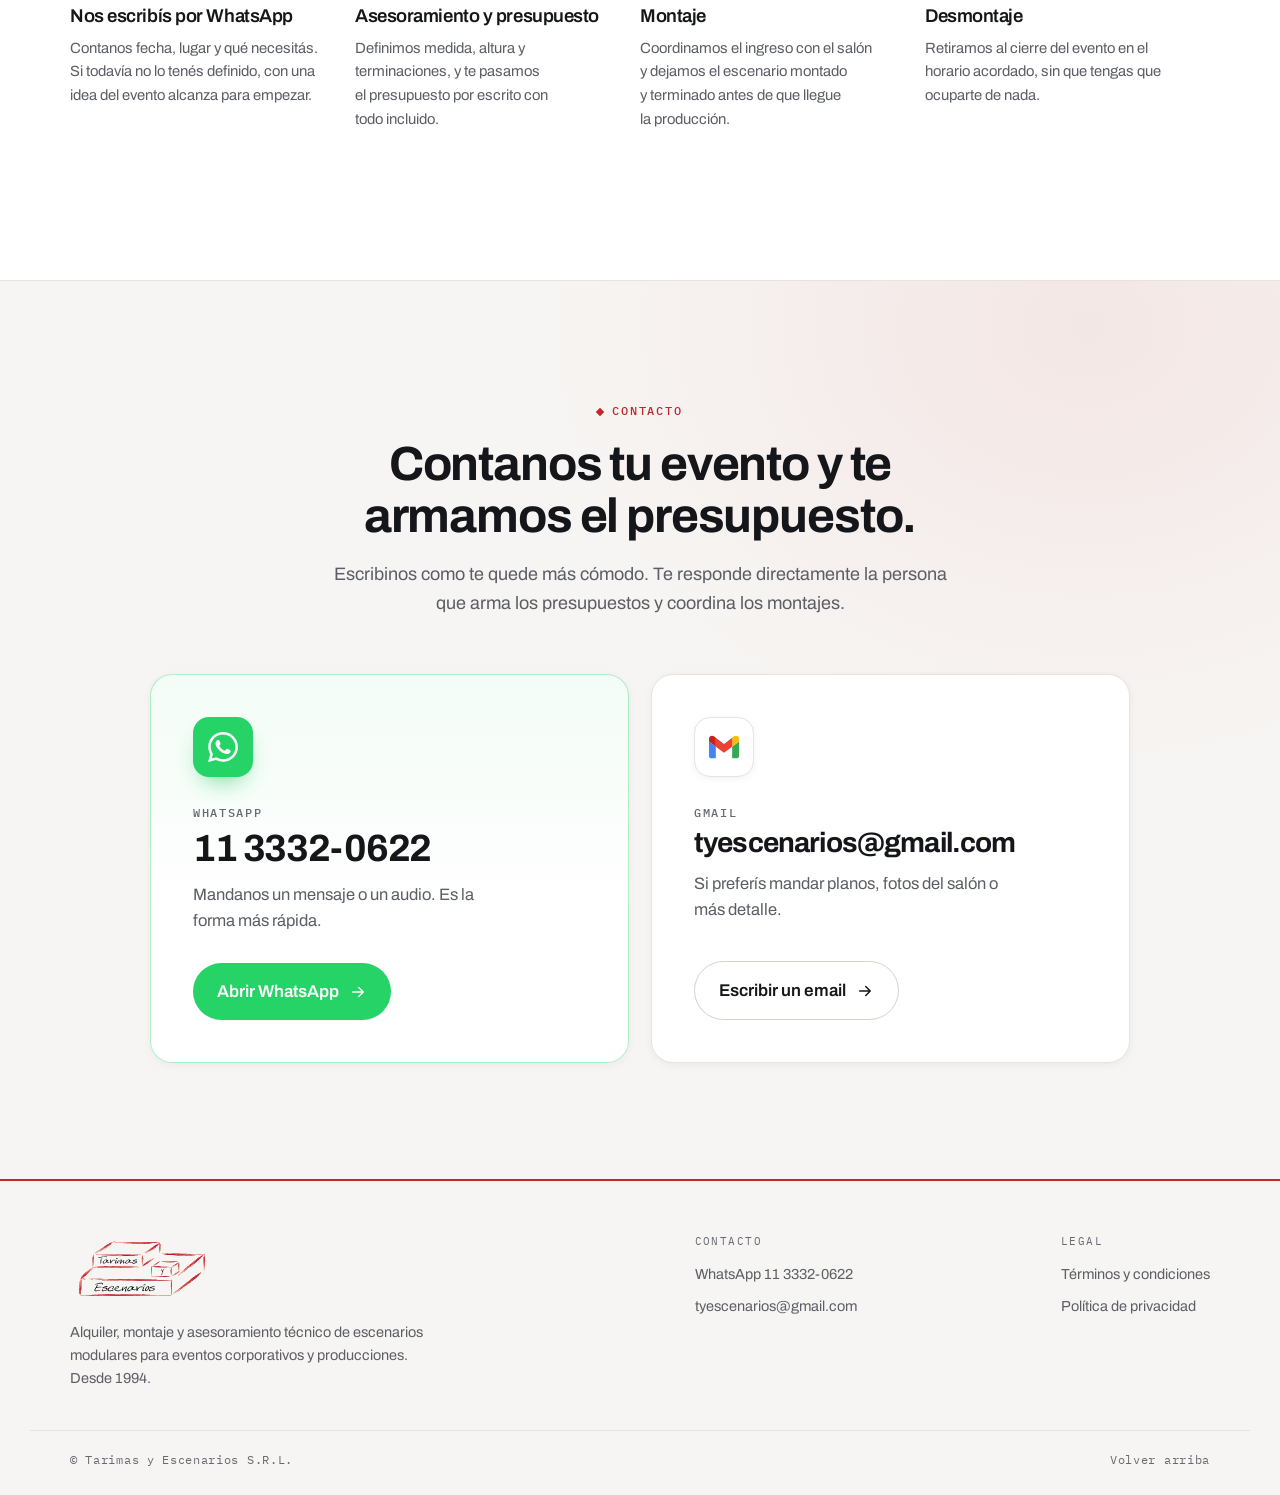
==== commit 1a6d066a: "Agregar términos y condiciones y política de privacidad - Páginas legales nuevas con CUIT y domicili" ====
--- a/index.html
+++ b/index.html
@@ -450,6 +450,11 @@
       <a class="js-wa" href="#" data-wa-default>WhatsApp 11 3332-0622</a>
       <a href="mailto:tyescenarios@gmail.com">tyescenarios@gmail.com</a>
     </div>
+    <div class="foot__links">
+      <p class="foot__links-t">Legal</p>
+      <a href="terminos.html">Términos y condiciones</a>
+      <a href="privacidad.html">Política de privacidad</a>
+    </div>
   </div>
   <div class="wrap foot__bar"><span>© Tarimas y Escenarios S.R.L.</span><a href="#top">Volver arriba</a></div>
 </footer>
--- a/styles.css
+++ b/styles.css
@@ -668,6 +668,77 @@
 }
 .foot__bar a:hover { color: var(--red); }
 
+/* ─────────────────────────────  LEGALES  ───────────────────────────── */
+.legal { padding-block: clamp(48px, 7vw, 96px) var(--sec-y); }
+.legal__in {
+  display: grid;
+  grid-template-columns: 240px minmax(0, 1fr);
+  grid-template-areas: "head head" "toc body";
+  gap: clamp(28px, 4vw, 64px);
+  max-width: 1080px;
+}
+.legal__head { grid-area: head; max-width: 720px; }
+.legal__head h1 { font-size: clamp(34px, 5vw, 58px); }
+.legal__lead { margin-top: 16px; font-size: clamp(17px, 1.6vw, 19px); color: var(--muted); }
+.legal__date { margin-top: 18px; font-family: var(--mono); font-size: 12px; letter-spacing: .08em; color: var(--dim); }
+
+.legal__toc { grid-area: toc; position: sticky; top: 104px; align-self: start; }
+.legal__toc-t {
+  font-family: var(--mono); font-size: 11px; letter-spacing: .13em;
+  text-transform: uppercase; color: var(--dim); margin-bottom: 12px;
+}
+.legal__toc ol { counter-reset: toc; border-left: 1px solid var(--line); }
+.legal__toc li { counter-increment: toc; }
+.legal__toc a {
+  display: flex; gap: 10px;
+  padding: 7px 0 7px 16px; margin-left: -1px;
+  border-left: 2px solid transparent;
+  font-size: 14.5px; color: var(--muted);
+  transition: color .18s, border-color .18s;
+}
+.legal__toc a::before {
+  content: counter(toc, decimal-leading-zero);
+  font-family: var(--mono); font-size: 11px; color: var(--dim); padding-top: 3px;
+}
+.legal__toc a:hover { color: var(--red); border-left-color: var(--red); }
+
+.legal__body { grid-area: body; max-width: 720px; }
+.legal__body section { padding-block: 34px; border-top: 1px solid var(--line); scroll-margin-top: 96px; }
+.legal__body section:first-child { padding-top: 0; border-top: 0; }
+.legal__body h2 {
+  display: flex; align-items: baseline; gap: 14px;
+  font-size: clamp(22px, 2.3vw, 27px); font-weight: 700; margin-bottom: 16px;
+}
+.legal__body h2 span { font-family: var(--mono); font-size: 13px; font-weight: 500; color: var(--red); letter-spacing: .06em; }
+.legal__body p, .legal__body li { font-size: 17px; line-height: 1.75; color: #3C3E45; }
+.legal__body p + p, .legal__body p + ul, .legal__body ul + p { margin-top: 14px; }
+.legal__body ul { display: grid; gap: 10px; }
+.legal__body li { position: relative; padding-left: 22px; }
+.legal__body li::before {
+  content: ""; position: absolute; left: 2px; top: .7em;
+  width: 6px; height: 6px; background: var(--red); transform: rotate(45deg);
+}
+.legal__body b { color: var(--ink); font-weight: 600; }
+.legal__body a { color: var(--red); text-decoration: underline; text-underline-offset: 3px; }
+.legal__body section:first-child ul {
+  padding: 26px 28px; border-radius: var(--r-lg);
+  background: var(--bg-alt); border: 1px solid var(--line);
+}
+.legal__note {
+  padding: 18px 20px; border-left: 2px solid var(--line-str);
+  background: var(--bg-alt); border-radius: 0 var(--r-sm) var(--r-sm) 0;
+  font-size: 14px !important; line-height: 1.65 !important; color: var(--muted) !important;
+}
+.ph { background: #FFF3C4; color: #6B4E00; padding: 1px 6px; border-radius: 4px; font-family: var(--mono); font-size: .85em; }
+
+.foot__legal { display: flex; gap: 22px; flex-wrap: wrap; }
+.foot__legal a[aria-current] { color: var(--ink); }
+
+@media (max-width: 860px) {
+  .legal__in { grid-template-columns: 1fr; grid-template-areas: "head" "toc" "body"; }
+  .legal__toc { position: static; }
+}
+
 /* ───────────────────────────  WHATSAPP FLOAT  ─────────────────────────── */
 .wafloat {
   position: fixed; right: 18px; bottom: 18px; z-index: 90;
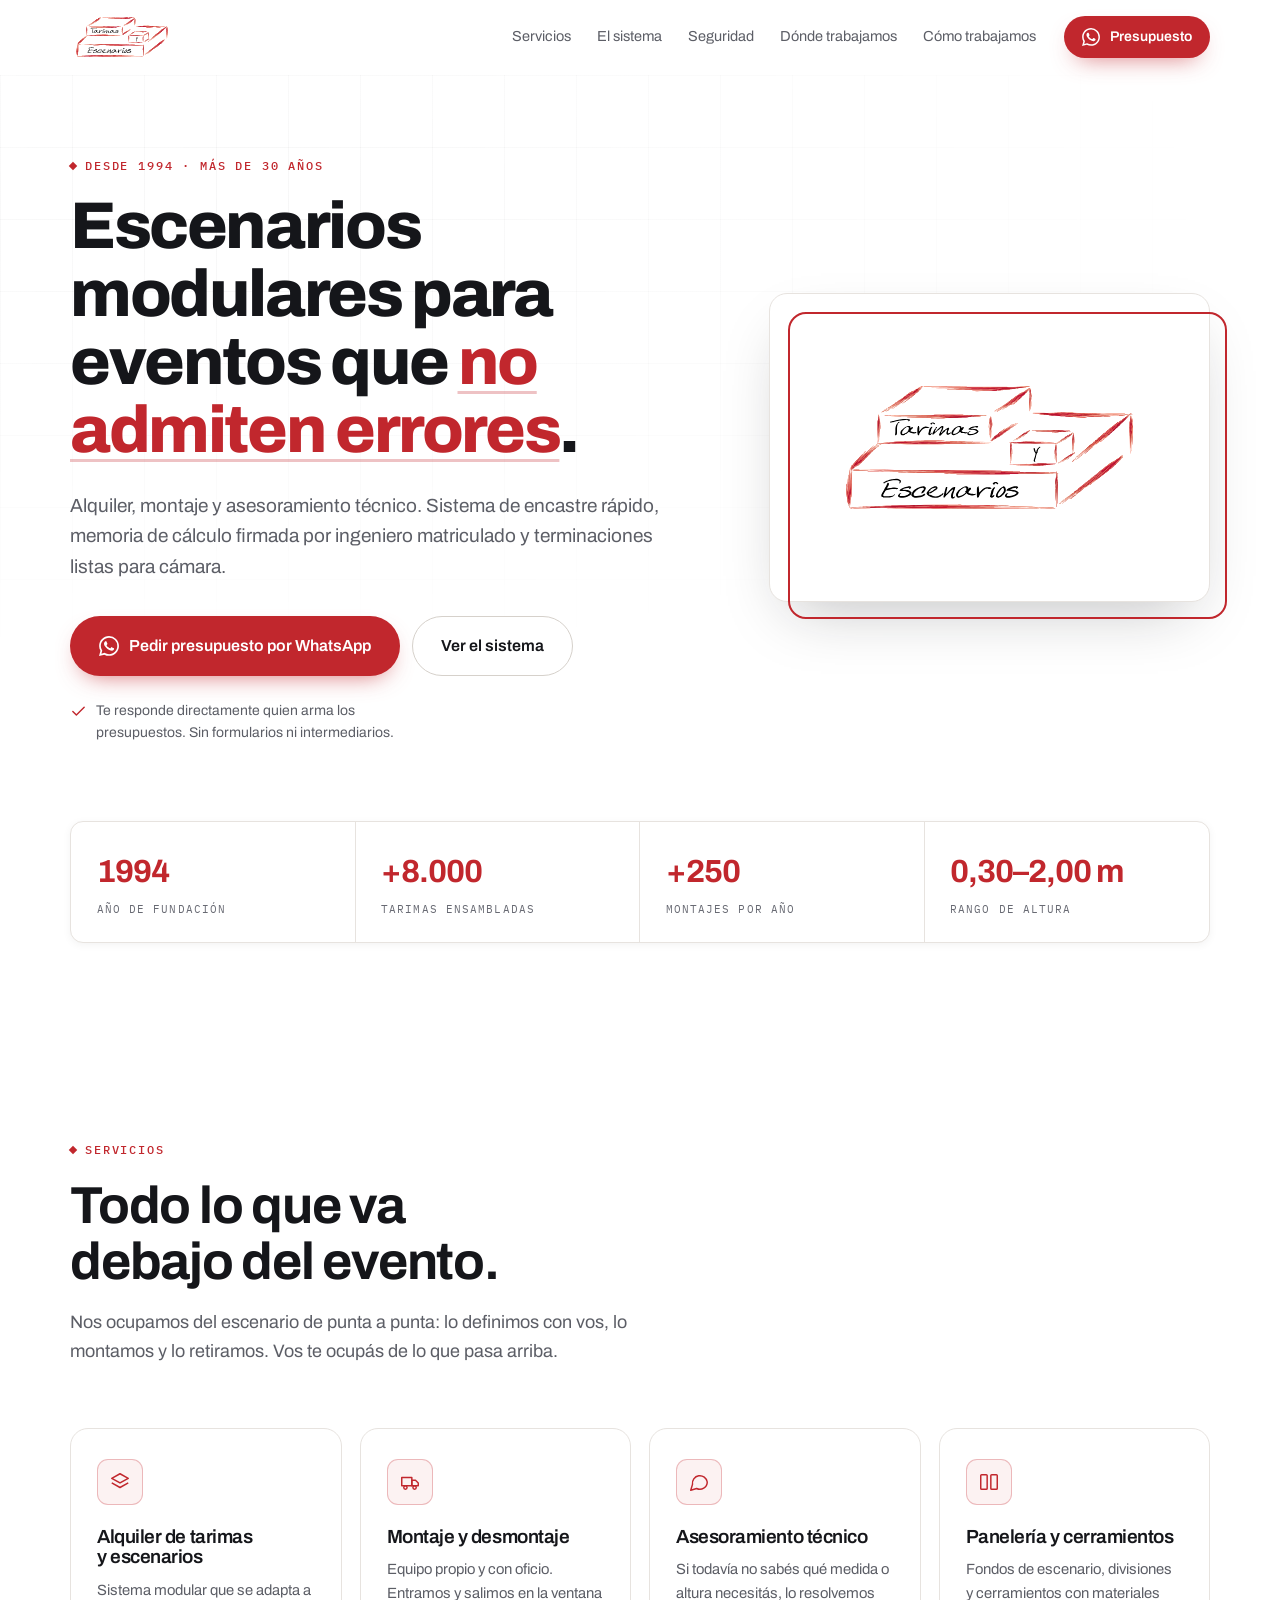
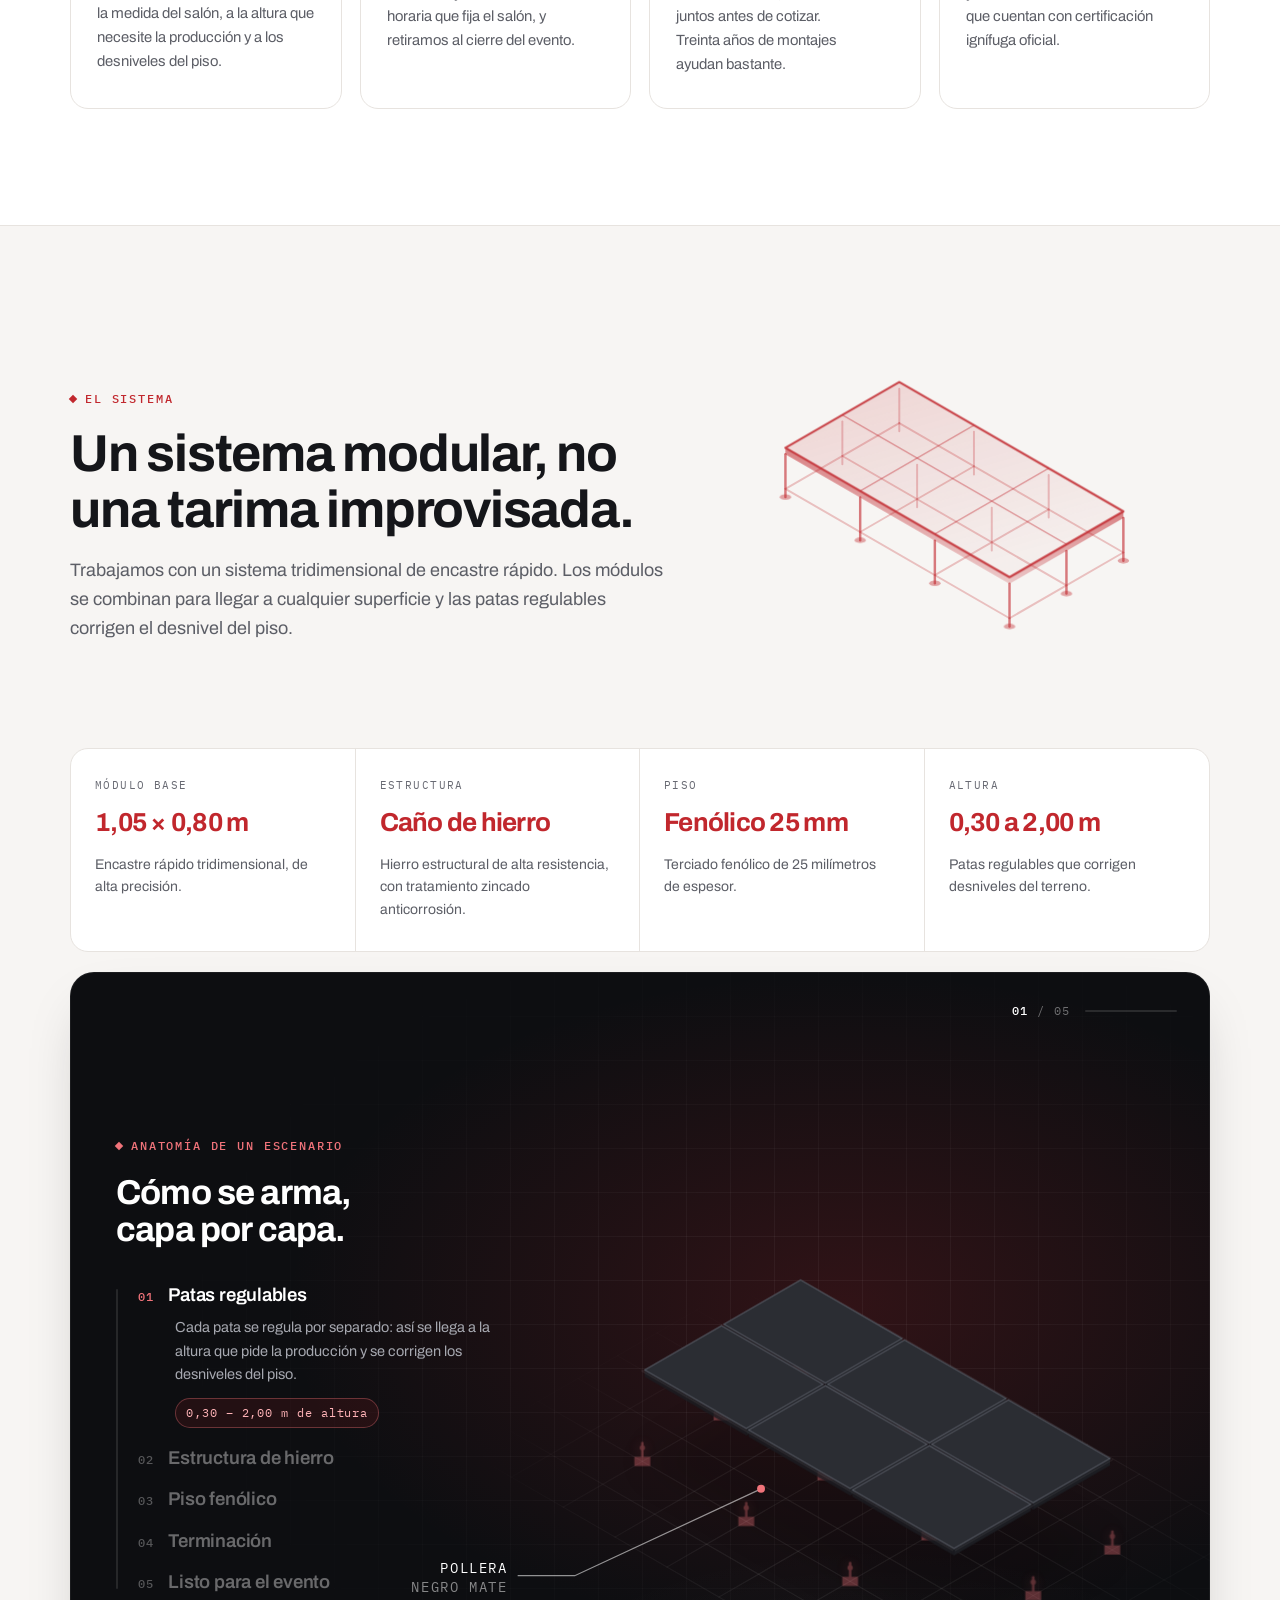
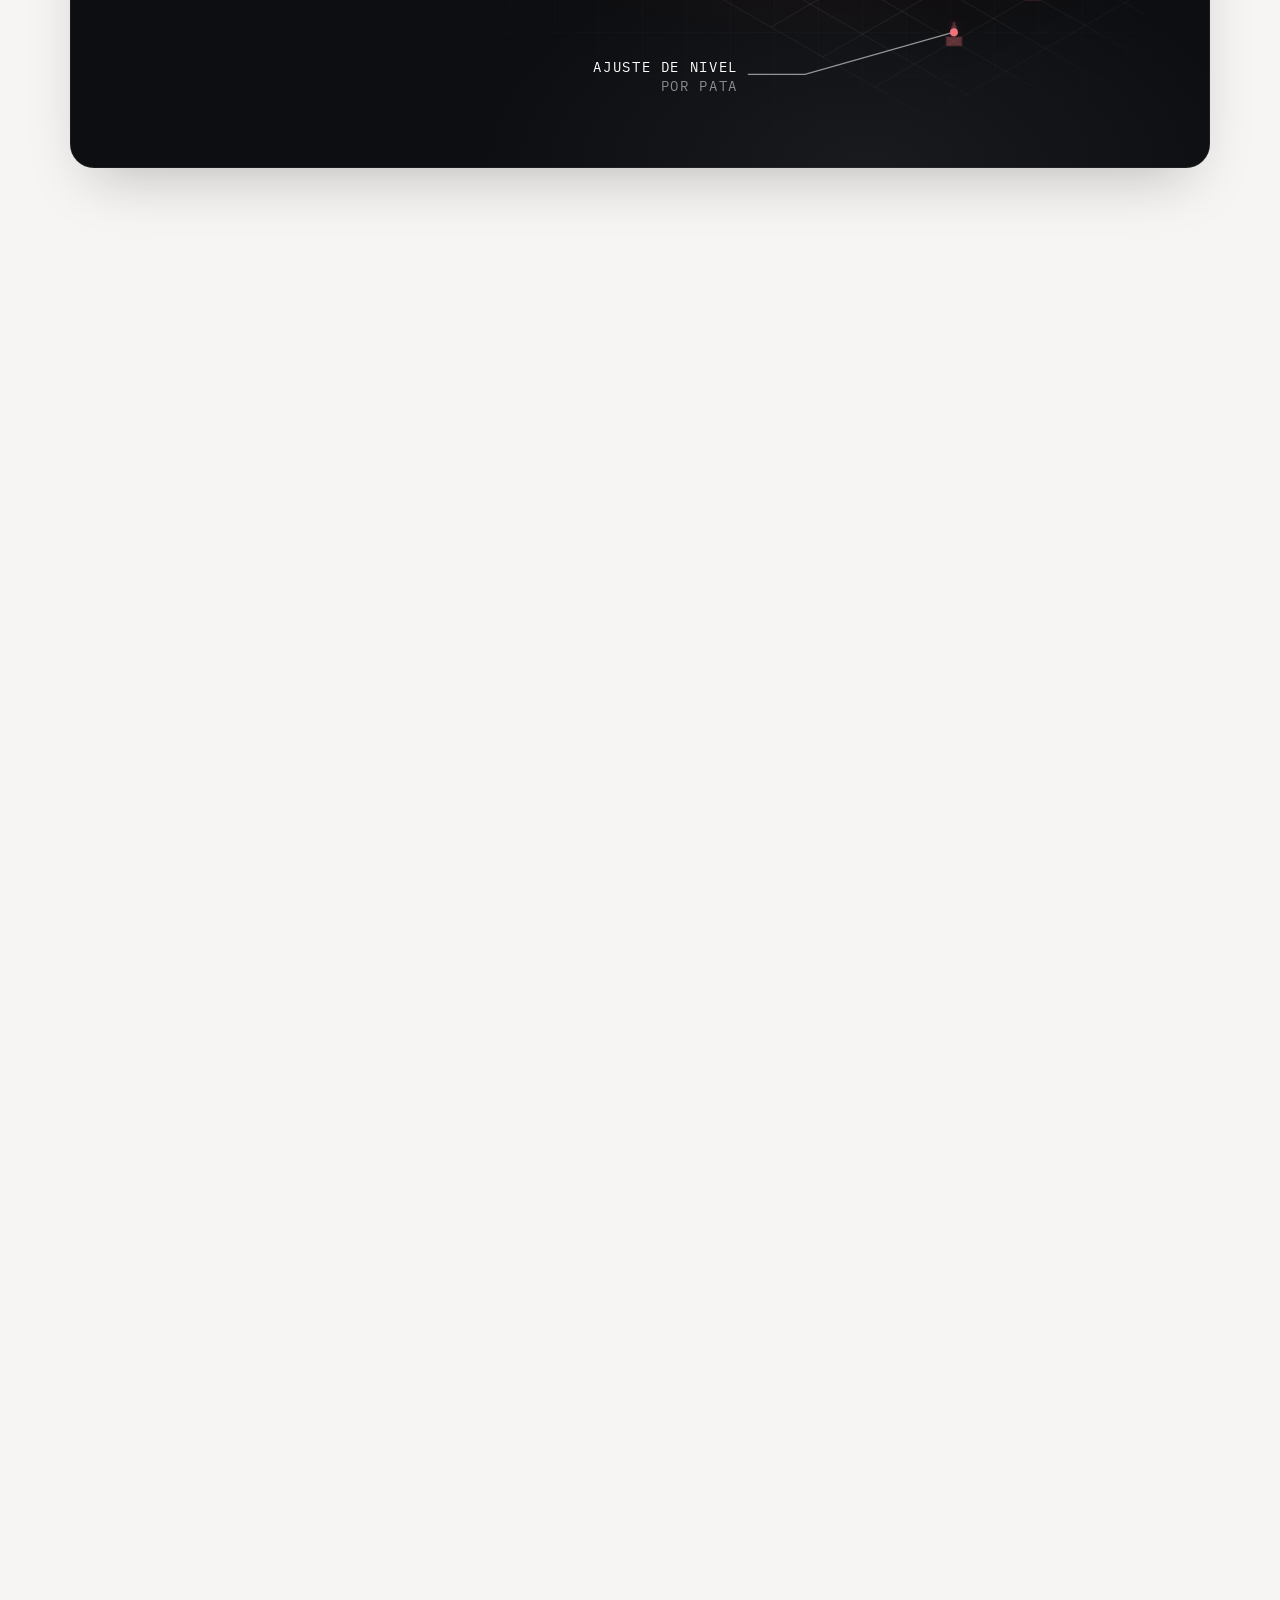
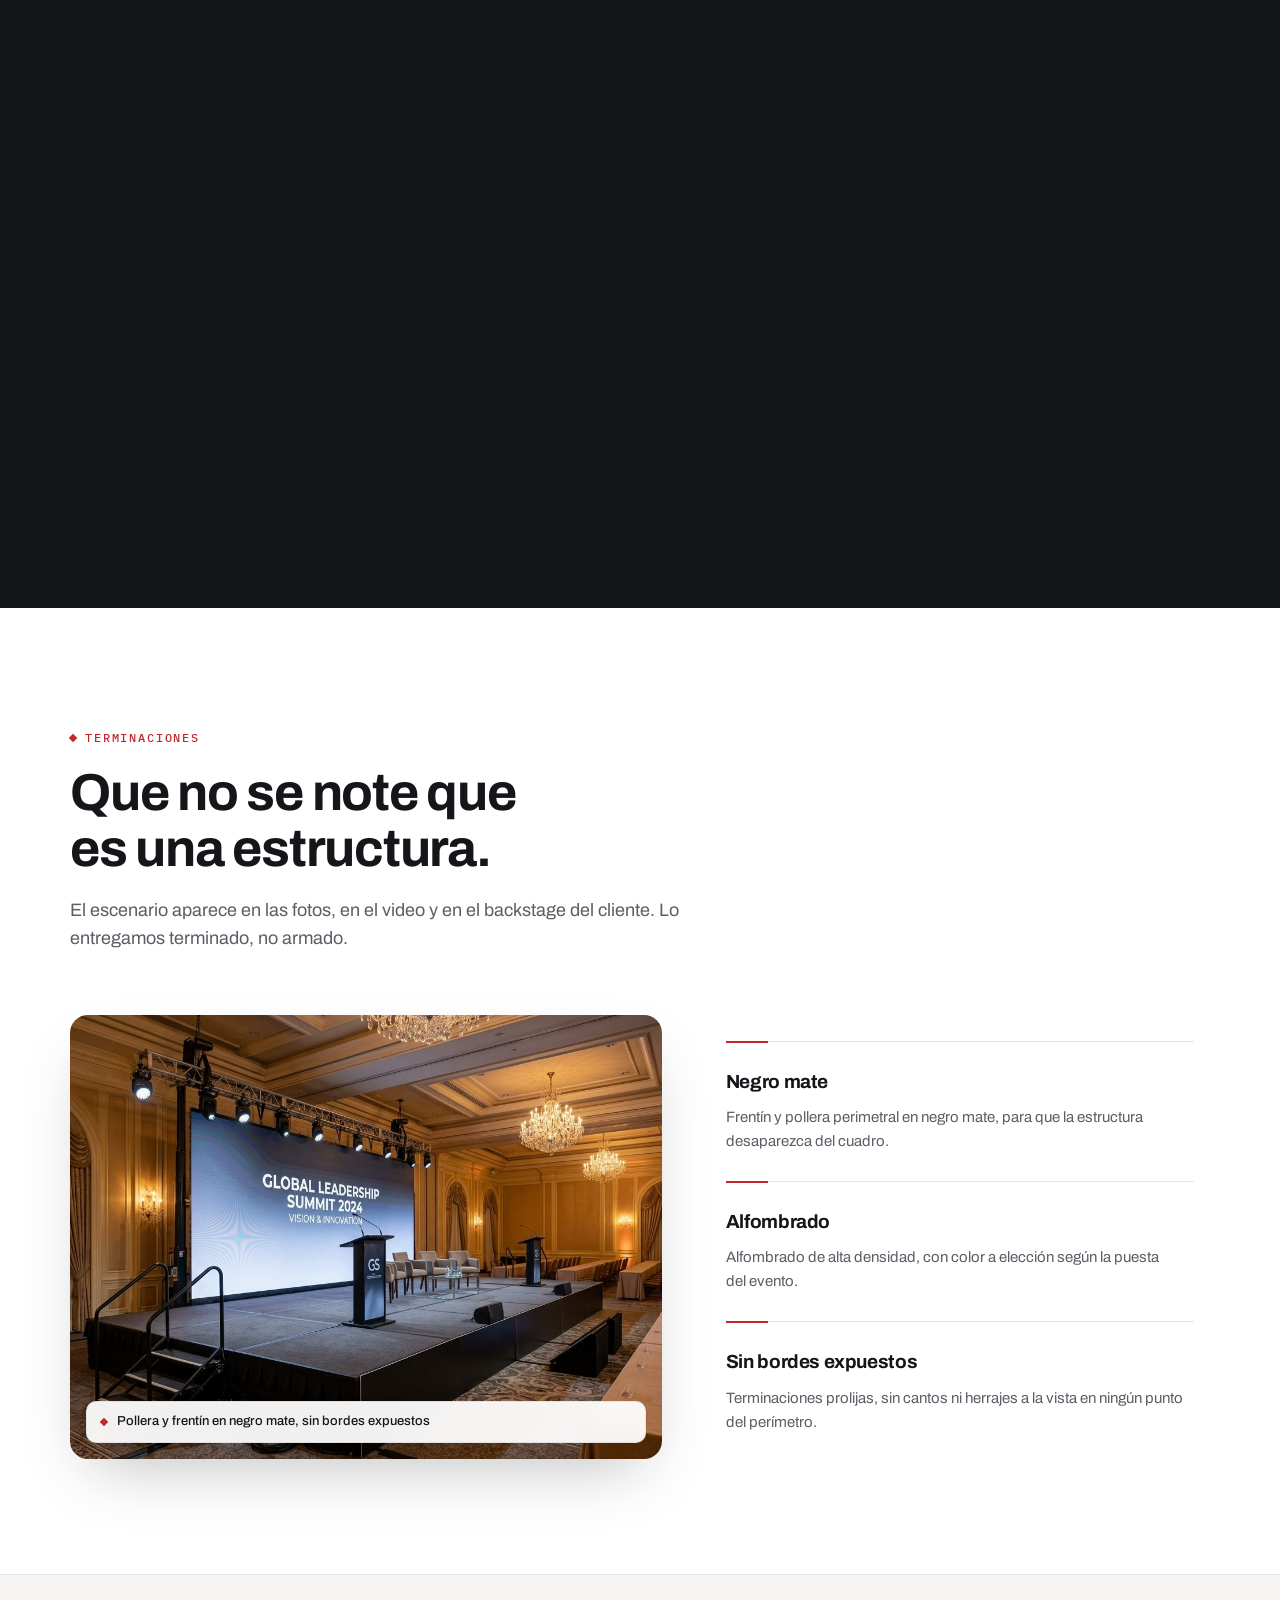
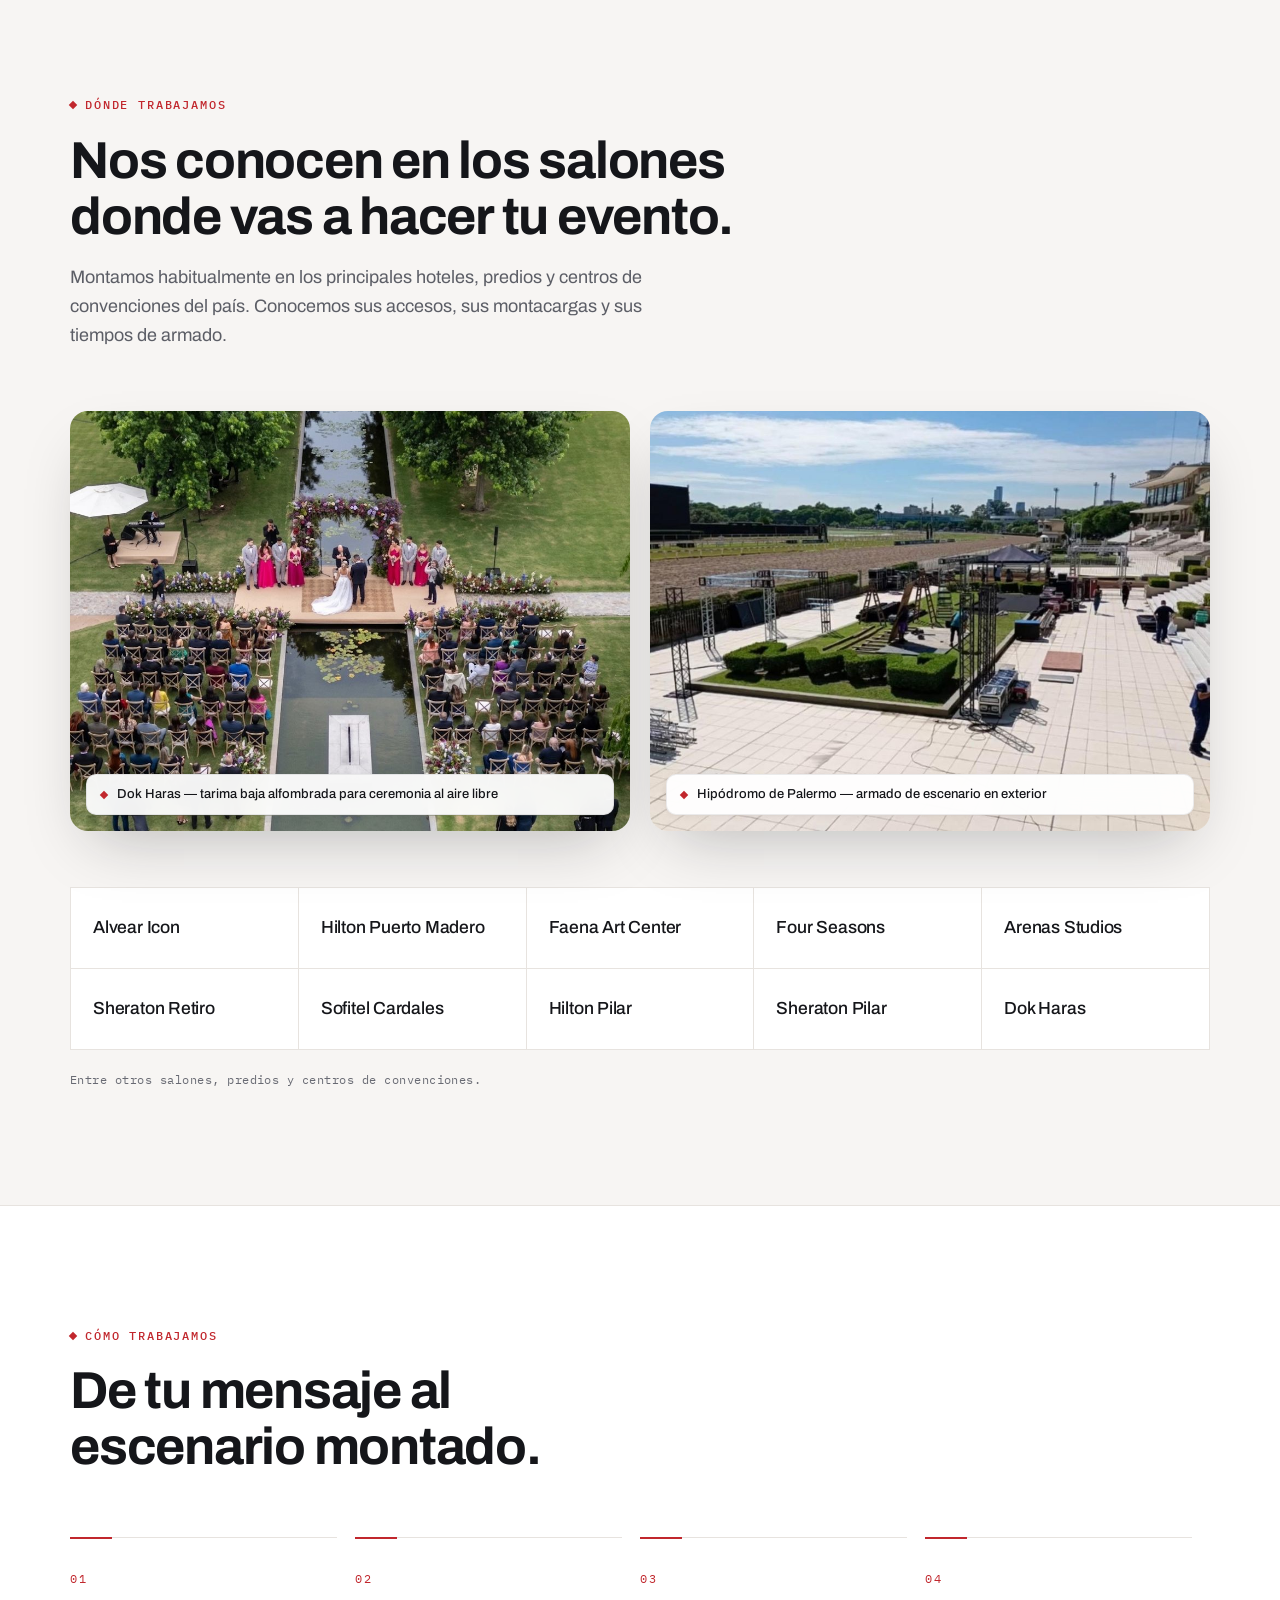
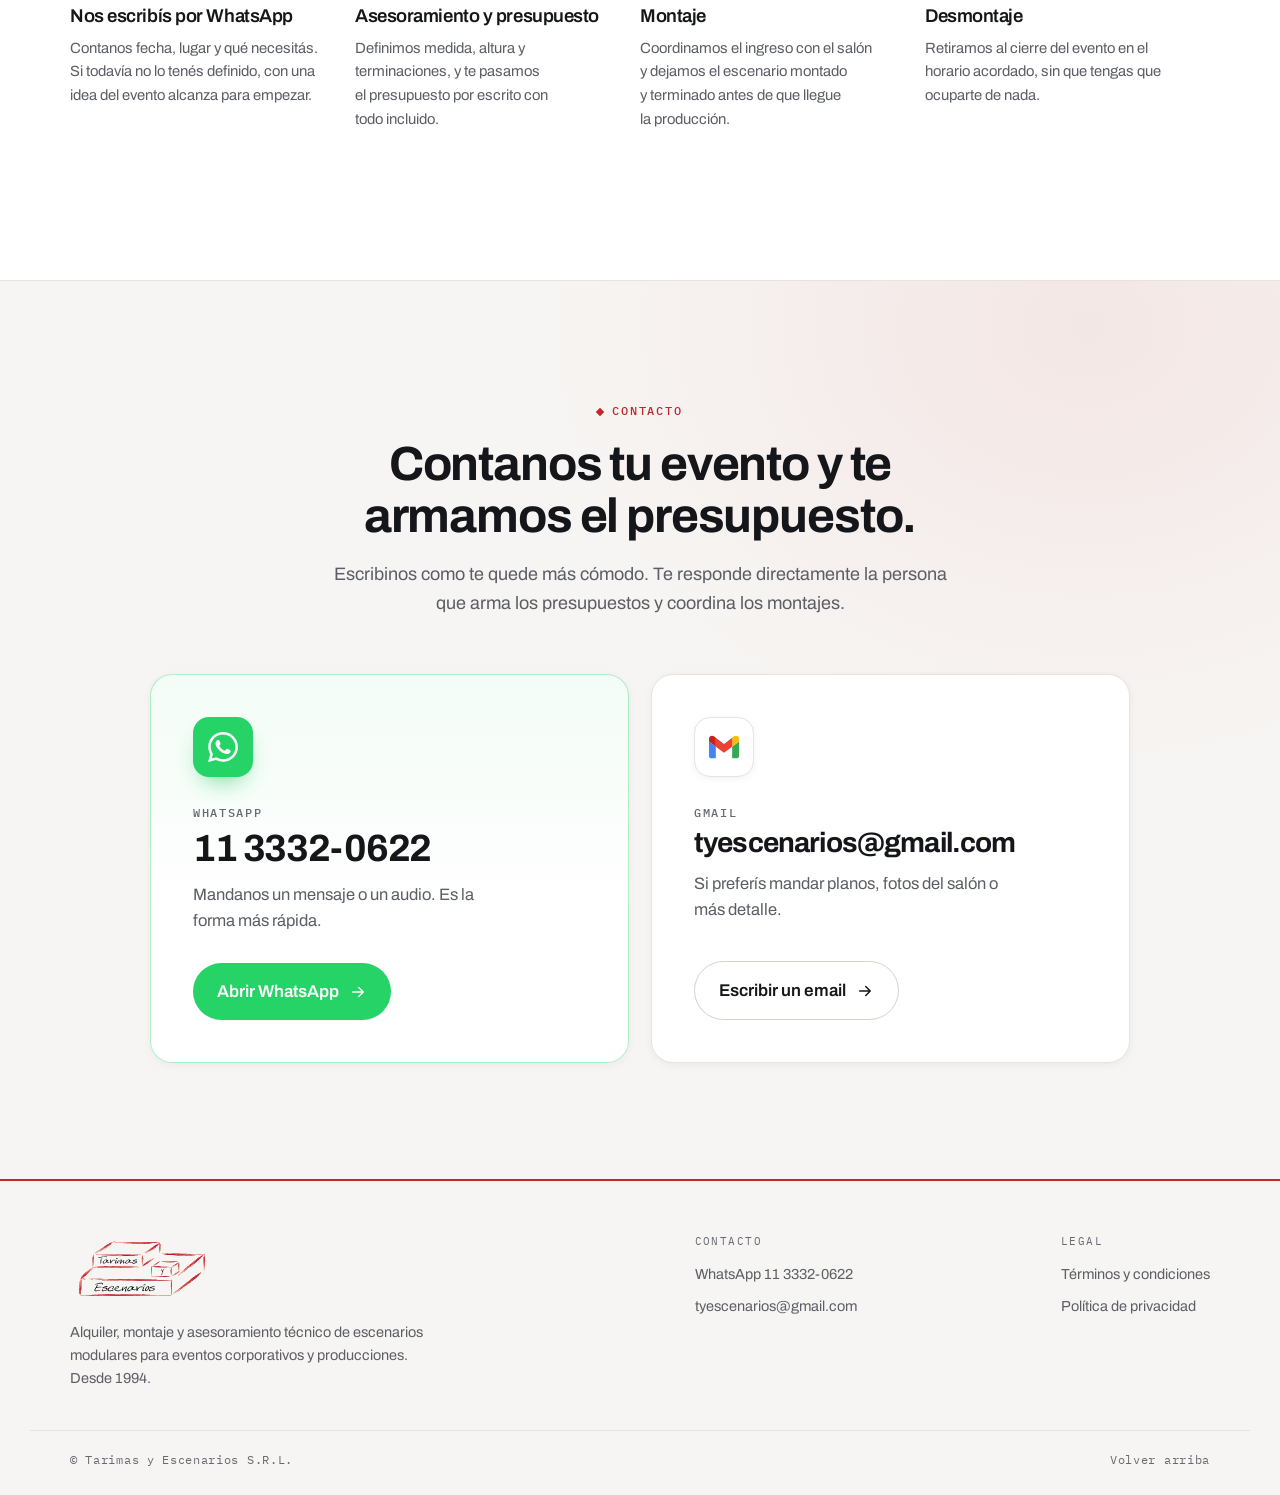
==== commit 86c77906: "Instalar Umami y actualizar política de privacidad - Script de Umami (región UE) en landing y página" ====
--- a/index.html
+++ b/index.html
@@ -16,6 +16,7 @@
 <link rel="preconnect" href="https://fonts.gstatic.com" crossorigin>
 <link rel="stylesheet" href="https://fonts.googleapis.com/css2?family=Archivo:wght@400..800&family=IBM+Plex+Mono:wght@400;500&display=swap">
 <link rel="stylesheet" href="styles.css">
+<script defer src="https://cloud.umami.is/script.js" data-website-id="65a9a980-d060-48c9-a7aa-838c70a37754"></script>
 </head>
 <body>
 
@@ -35,7 +36,7 @@
       <a href="#proceso">Cómo trabajamos</a>
     </nav>
 
-    <a class="btn btn--primary btn--sm js-wa" href="#" data-wa-default>
+    <a class="btn btn--primary btn--sm js-wa" href="#" data-wa-default data-umami-event="whatsapp" data-umami-event-lugar="menu">
       <svg class="ico-wa" viewBox="0 0 24 24" fill="currentColor" aria-hidden="true"><path d="M17.47 14.38c-.3-.15-1.76-.87-2.03-.97-.27-.1-.47-.15-.67.15-.2.3-.77.97-.94 1.16-.17.2-.35.22-.64.08-.3-.15-1.26-.46-2.39-1.48-.88-.79-1.48-1.76-1.65-2.06-.17-.3-.02-.46.13-.6.13-.14.3-.35.45-.52.15-.18.2-.3.3-.5.1-.2.05-.37-.03-.52-.07-.15-.67-1.61-.92-2.2-.24-.58-.49-.5-.67-.51h-.57c-.2 0-.52.07-.8.37-.27.3-1.04 1.02-1.04 2.48 0 1.46 1.07 2.87 1.22 3.07.15.2 2.1 3.2 5.08 4.49.7.3 1.26.49 1.69.62.71.23 1.36.2 1.87.12.57-.09 1.76-.72 2-1.41.25-.7.25-1.29.18-1.42-.08-.12-.27-.2-.57-.34M12.05 21.8a9.87 9.87 0 0 1-5.03-1.38l-.36-.22-3.74.99 1-3.65-.24-.38a9.86 9.86 0 0 1-1.51-5.26c0-5.45 4.44-9.88 9.89-9.88a9.82 9.82 0 0 1 6.99 2.9 9.83 9.83 0 0 1 2.89 6.99c0 5.45-4.44 9.89-9.89 9.89m8.41-18.3A11.82 11.82 0 0 0 12.05 0C5.5 0 .16 5.34.16 11.89c0 2.1.55 4.14 1.59 5.95L.06 24l6.3-1.65a11.88 11.88 0 0 0 5.69 1.45c6.55 0 11.89-5.34 11.89-11.89 0-3.18-1.24-6.17-3.49-8.4"/></svg>
       <span>Presupuesto</span>
     </a>
@@ -63,7 +64,7 @@
         </p>
 
         <div class="hero__cta">
-          <a class="btn btn--primary btn--lg js-wa" href="#" data-wa-default>
+          <a class="btn btn--primary btn--lg js-wa" href="#" data-wa-default data-umami-event="whatsapp" data-umami-event-lugar="portada">
             <svg class="ico-wa" viewBox="0 0 24 24" fill="currentColor" aria-hidden="true"><path d="M17.47 14.38c-.3-.15-1.76-.87-2.03-.97-.27-.1-.47-.15-.67.15-.2.3-.77.97-.94 1.16-.17.2-.35.22-.64.08-.3-.15-1.26-.46-2.39-1.48-.88-.79-1.48-1.76-1.65-2.06-.17-.3-.02-.46.13-.6.13-.14.3-.35.45-.52.15-.18.2-.3.3-.5.1-.2.05-.37-.03-.52-.07-.15-.67-1.61-.92-2.2-.24-.58-.49-.5-.67-.51h-.57c-.2 0-.52.07-.8.37-.27.3-1.04 1.02-1.04 2.48 0 1.46 1.07 2.87 1.22 3.07.15.2 2.1 3.2 5.08 4.49.7.3 1.26.49 1.69.62.71.23 1.36.2 1.87.12.57-.09 1.76-.72 2-1.41.25-.7.25-1.29.18-1.42-.08-.12-.27-.2-.57-.34M12.05 21.8a9.87 9.87 0 0 1-5.03-1.38l-.36-.22-3.74.99 1-3.65-.24-.38a9.86 9.86 0 0 1-1.51-5.26c0-5.45 4.44-9.88 9.89-9.88a9.82 9.82 0 0 1 6.99 2.9 9.83 9.83 0 0 1 2.89 6.99c0 5.45-4.44 9.89-9.89 9.89m8.41-18.3A11.82 11.82 0 0 0 12.05 0C5.5 0 .16 5.34.16 11.89c0 2.1.55 4.14 1.59 5.95L.06 24l6.3-1.65a11.88 11.88 0 0 0 5.69 1.45c6.55 0 11.89-5.34 11.89-11.89 0-3.18-1.24-6.17-3.49-8.4"/></svg>
             <span>Pedir presupuesto por WhatsApp</span>
           </a>
@@ -269,7 +270,7 @@
                   <button type="button" data-go="4"><span class="build__n">05</span><span>Listo para el evento</span></button>
                   <div class="build__body"><div>
                     <p>Se entrega con memoria de cálculo firmada por ingeniero matriculado. Vos te ocupás del evento.</p>
-                    <a class="btn btn--primary btn--sm js-wa" href="#" data-wa-default>
+                    <a class="btn btn--primary btn--sm js-wa" href="#" data-wa-default data-umami-event="whatsapp" data-umami-event-lugar="armado">
                       <svg class="ico-wa" viewBox="0 0 24 24" fill="currentColor" aria-hidden="true"><path d="M17.47 14.38c-.3-.15-1.76-.87-2.03-.97-.27-.1-.47-.15-.67.15-.2.3-.77.97-.94 1.16-.17.2-.35.22-.64.08-.3-.15-1.26-.46-2.39-1.48-.88-.79-1.48-1.76-1.65-2.06-.17-.3-.02-.46.13-.6.13-.14.3-.35.45-.52.15-.18.2-.3.3-.5.1-.2.05-.37-.03-.52-.07-.15-.67-1.61-.92-2.2-.24-.58-.49-.5-.67-.51h-.57c-.2 0-.52.07-.8.37-.27.3-1.04 1.02-1.04 2.48 0 1.46 1.07 2.87 1.22 3.07.15.2 2.1 3.2 5.08 4.49.7.3 1.26.49 1.69.62.71.23 1.36.2 1.87.12.57-.09 1.76-.72 2-1.41.25-.7.25-1.29.18-1.42-.08-.12-.27-.2-.57-.34M12.05 21.8a9.87 9.87 0 0 1-5.03-1.38l-.36-.22-3.74.99 1-3.65-.24-.38a9.86 9.86 0 0 1-1.51-5.26c0-5.45 4.44-9.88 9.89-9.88a9.82 9.82 0 0 1 6.99 2.9 9.83 9.83 0 0 1 2.89 6.99c0 5.45-4.44 9.89-9.89 9.89m8.41-18.3A11.82 11.82 0 0 0 12.05 0C5.5 0 .16 5.34.16 11.89c0 2.1.55 4.14 1.59 5.95L.06 24l6.3-1.65a11.88 11.88 0 0 0 5.69 1.45c6.55 0 11.89-5.34 11.89-11.89 0-3.18-1.24-6.17-3.49-8.4"/></svg>
                       <span>Pedir presupuesto</span>
                     </a>
@@ -419,14 +420,14 @@
       </header>
 
       <div class="contact__ways">
-        <a class="way way--wa js-wa reveal" href="#" data-wa-default>
+        <a class="way way--wa js-wa reveal" href="#" data-wa-default data-umami-event="whatsapp" data-umami-event-lugar="contacto">
           <span class="way__ico"><svg class="ico-wa" viewBox="0 0 24 24" fill="currentColor" aria-hidden="true"><path d="M17.47 14.38c-.3-.15-1.76-.87-2.03-.97-.27-.1-.47-.15-.67.15-.2.3-.77.97-.94 1.16-.17.2-.35.22-.64.08-.3-.15-1.26-.46-2.39-1.48-.88-.79-1.48-1.76-1.65-2.06-.17-.3-.02-.46.13-.6.13-.14.3-.35.45-.52.15-.18.2-.3.3-.5.1-.2.05-.37-.03-.52-.07-.15-.67-1.61-.92-2.2-.24-.58-.49-.5-.67-.51h-.57c-.2 0-.52.07-.8.37-.27.3-1.04 1.02-1.04 2.48 0 1.46 1.07 2.87 1.22 3.07.15.2 2.1 3.2 5.08 4.49.7.3 1.26.49 1.69.62.71.23 1.36.2 1.87.12.57-.09 1.76-.72 2-1.41.25-.7.25-1.29.18-1.42-.08-.12-.27-.2-.57-.34M12.05 21.8a9.87 9.87 0 0 1-5.03-1.38l-.36-.22-3.74.99 1-3.65-.24-.38a9.86 9.86 0 0 1-1.51-5.26c0-5.45 4.44-9.88 9.89-9.88a9.82 9.82 0 0 1 6.99 2.9 9.83 9.83 0 0 1 2.89 6.99c0 5.45-4.44 9.89-9.89 9.89m8.41-18.3A11.82 11.82 0 0 0 12.05 0C5.5 0 .16 5.34.16 11.89c0 2.1.55 4.14 1.59 5.95L.06 24l6.3-1.65a11.88 11.88 0 0 0 5.69 1.45c6.55 0 11.89-5.34 11.89-11.89 0-3.18-1.24-6.17-3.49-8.4"/></svg></span>
           <span class="way__k">WhatsApp</span>
           <b class="way__v">11 3332-0622</b>
           <span class="way__d">Mandanos un mensaje o un audio. Es la forma más rápida.</span>
           <span class="way__go">Abrir WhatsApp <svg viewBox="0 0 24 24" fill="none" stroke="currentColor" stroke-width="2" stroke-linecap="round" stroke-linejoin="round" aria-hidden="true"><path d="M5 12h14M13 6l6 6-6 6"/></svg></span>
         </a>
-        <a class="way way--mail reveal" href="mailto:tyescenarios@gmail.com">
+        <a class="way way--mail reveal" href="mailto:tyescenarios@gmail.com" data-umami-event="gmail" data-umami-event-lugar="contacto">
           <span class="way__ico"><svg viewBox="52 42 88 66" aria-hidden="true"><path fill="#4285F4" d="M58 108h14V74L52 59v43c0 3.32 2.69 6 6 6"/><path fill="#34A853" d="M120 108h14c3.32 0 6-2.69 6-6V59l-20 15"/><path fill="#FBBC04" d="M120 48v26l20-15v-8c0-7.42-8.47-11.65-14.4-7.2"/><path fill="#EA4335" d="M72 74V48l24 18 24-18v26L96 92"/><path fill="#C5221F" d="M52 51v8l20 15V48l-5.6-4.2c-5.94-4.45-14.4-.22-14.4 7.2"/></svg></span>
           <span class="way__k">Gmail</span>
           <b class="way__v">tyescenarios@gmail.com</b>
@@ -447,8 +448,8 @@
     </div>
     <div class="foot__links">
       <p class="foot__links-t">Contacto</p>
-      <a class="js-wa" href="#" data-wa-default>WhatsApp 11 3332-0622</a>
-      <a href="mailto:tyescenarios@gmail.com">tyescenarios@gmail.com</a>
+      <a class="js-wa" href="#" data-wa-default data-umami-event="whatsapp" data-umami-event-lugar="pie">WhatsApp 11 3332-0622</a>
+      <a href="mailto:tyescenarios@gmail.com" data-umami-event="gmail" data-umami-event-lugar="pie">tyescenarios@gmail.com</a>
     </div>
     <div class="foot__links">
       <p class="foot__links-t">Legal</p>
@@ -459,7 +460,7 @@
   <div class="wrap foot__bar"><span>© Tarimas y Escenarios S.R.L.</span><a href="#top">Volver arriba</a></div>
 </footer>
 
-<a class="wafloat js-wa" href="#" data-wa-default aria-label="Escribir por WhatsApp al 11 3332-0622">
+<a class="wafloat js-wa" href="#" data-wa-default data-umami-event="whatsapp" data-umami-event-lugar="flotante" aria-label="Escribir por WhatsApp al 11 3332-0622">
   <svg viewBox="0 0 24 24" fill="currentColor" aria-hidden="true"><path d="M17.47 14.38c-.3-.15-1.76-.87-2.03-.97-.27-.1-.47-.15-.67.15-.2.3-.77.97-.94 1.16-.17.2-.35.22-.64.08-.3-.15-1.26-.46-2.39-1.48-.88-.79-1.48-1.76-1.65-2.06-.17-.3-.02-.46.13-.6.13-.14.3-.35.45-.52.15-.18.2-.3.3-.5.1-.2.05-.37-.03-.52-.07-.15-.67-1.61-.92-2.2-.24-.58-.49-.5-.67-.51h-.57c-.2 0-.52.07-.8.37-.27.3-1.04 1.02-1.04 2.48 0 1.46 1.07 2.87 1.22 3.07.15.2 2.1 3.2 5.08 4.49.7.3 1.26.49 1.69.62.71.23 1.36.2 1.87.12.57-.09 1.76-.72 2-1.41.25-.7.25-1.29.18-1.42-.08-.12-.27-.2-.57-.34M12.05 21.8a9.87 9.87 0 0 1-5.03-1.38l-.36-.22-3.74.99 1-3.65-.24-.38a9.86 9.86 0 0 1-1.51-5.26c0-5.45 4.44-9.88 9.89-9.88a9.82 9.82 0 0 1 6.99 2.9 9.83 9.83 0 0 1 2.89 6.99c0 5.45-4.44 9.89-9.89 9.89m8.41-18.3A11.82 11.82 0 0 0 12.05 0C5.5 0 .16 5.34.16 11.89c0 2.1.55 4.14 1.59 5.95L.06 24l6.3-1.65a11.88 11.88 0 0 0 5.69 1.45c6.55 0 11.89-5.34 11.89-11.89 0-3.18-1.24-6.17-3.49-8.4"/></svg>
   <span>Presupuesto por WhatsApp</span>
 </a>
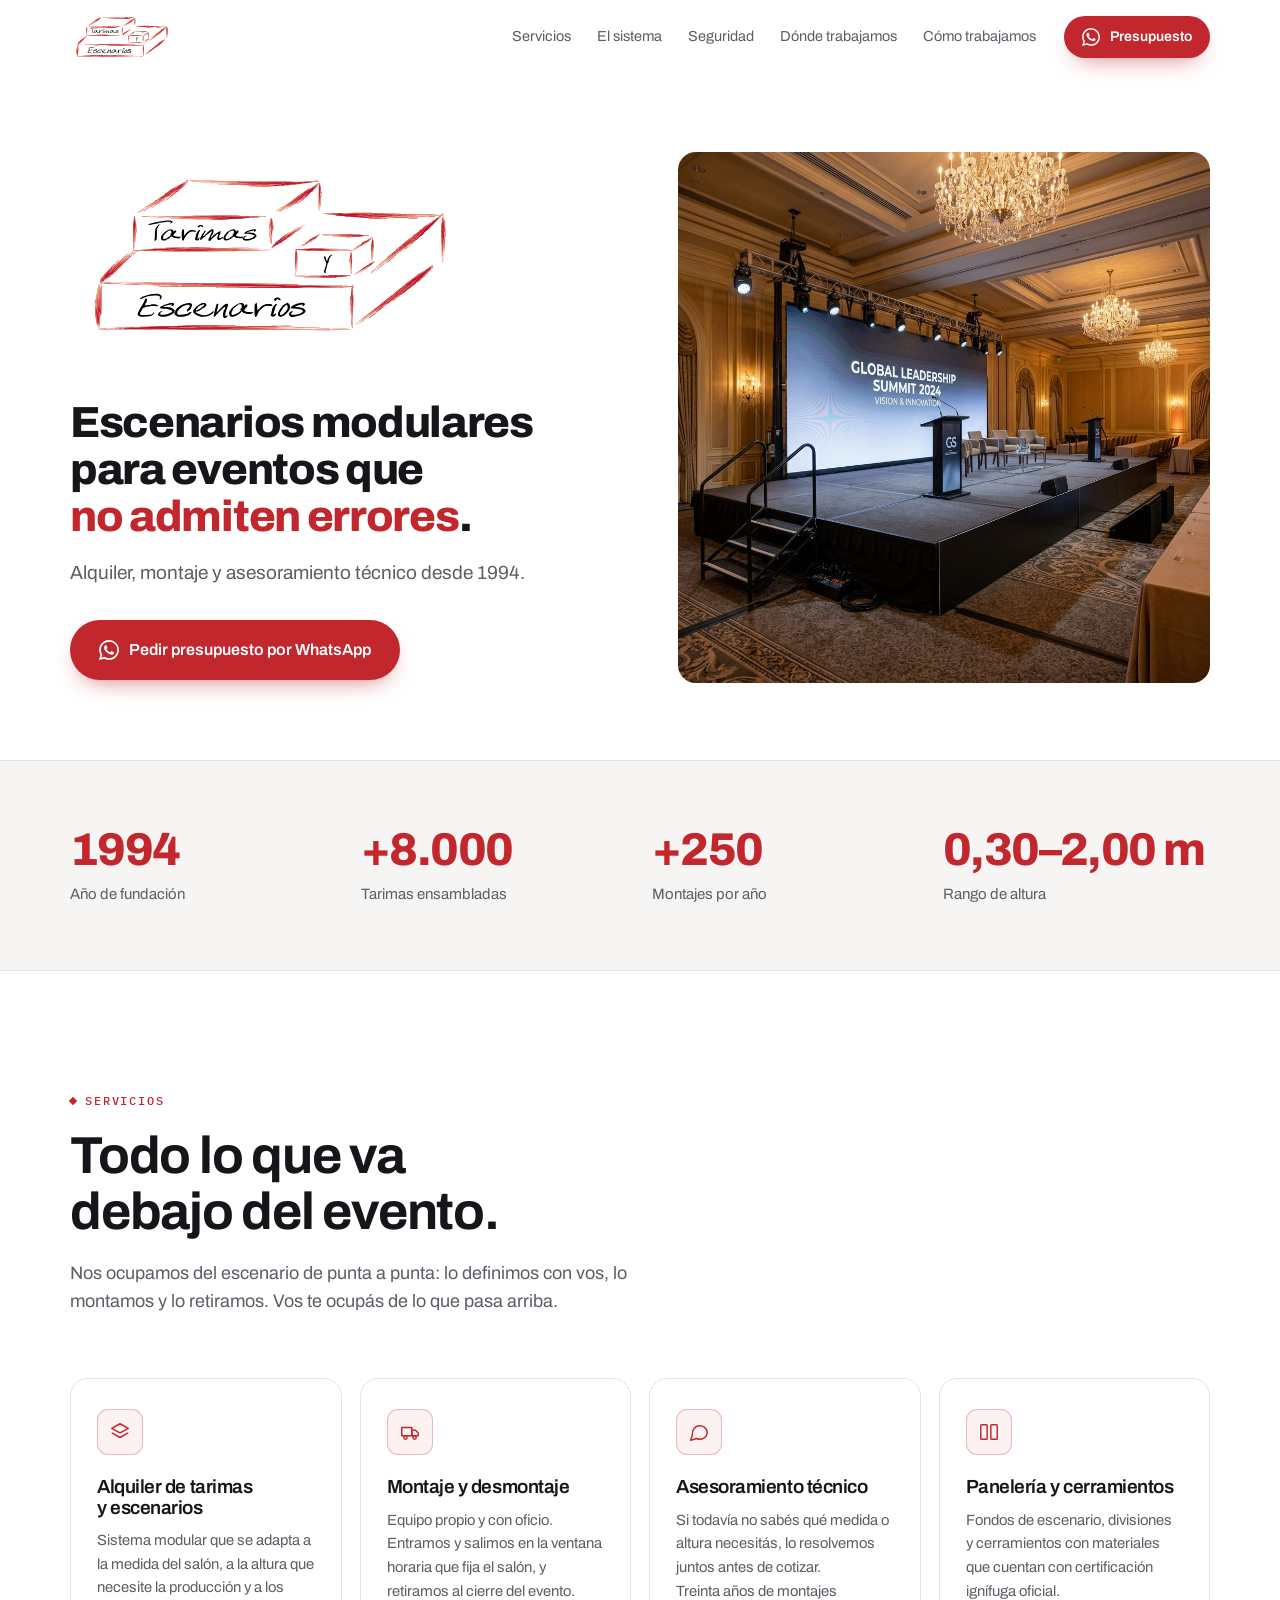
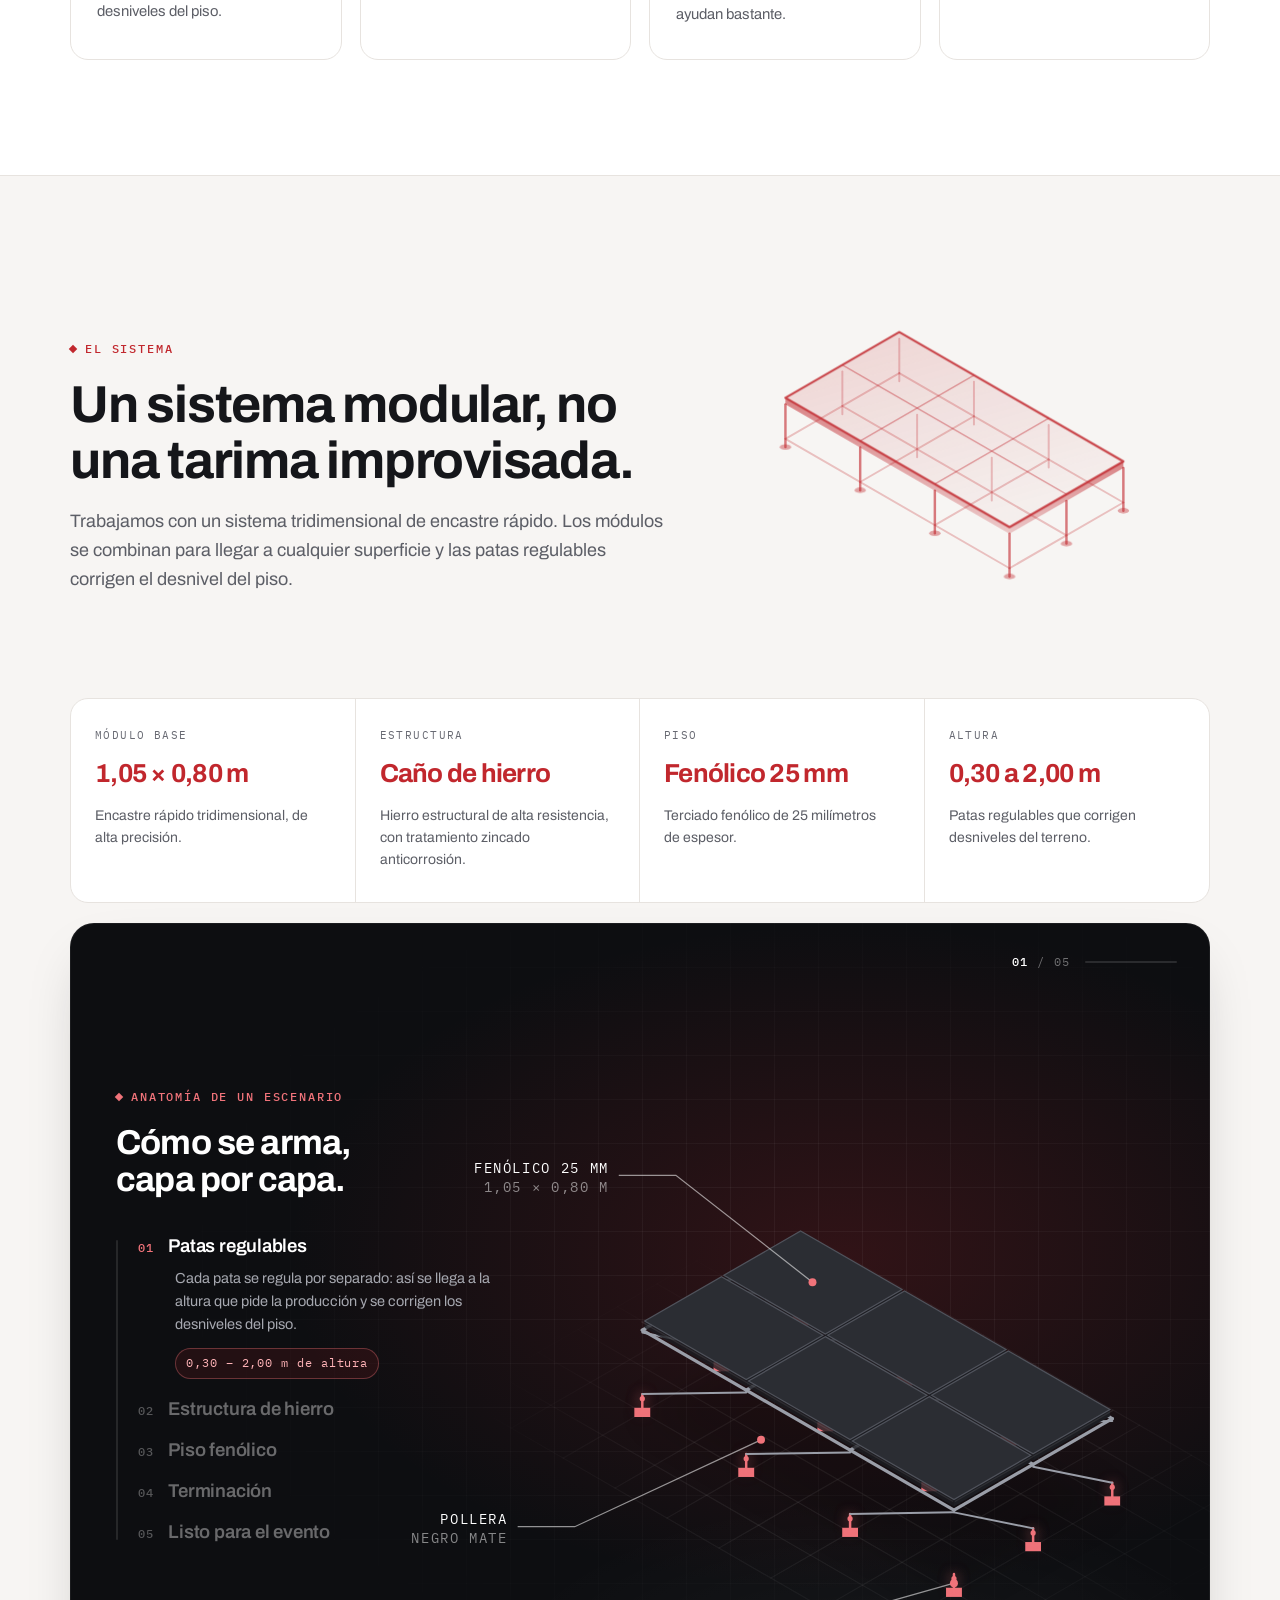
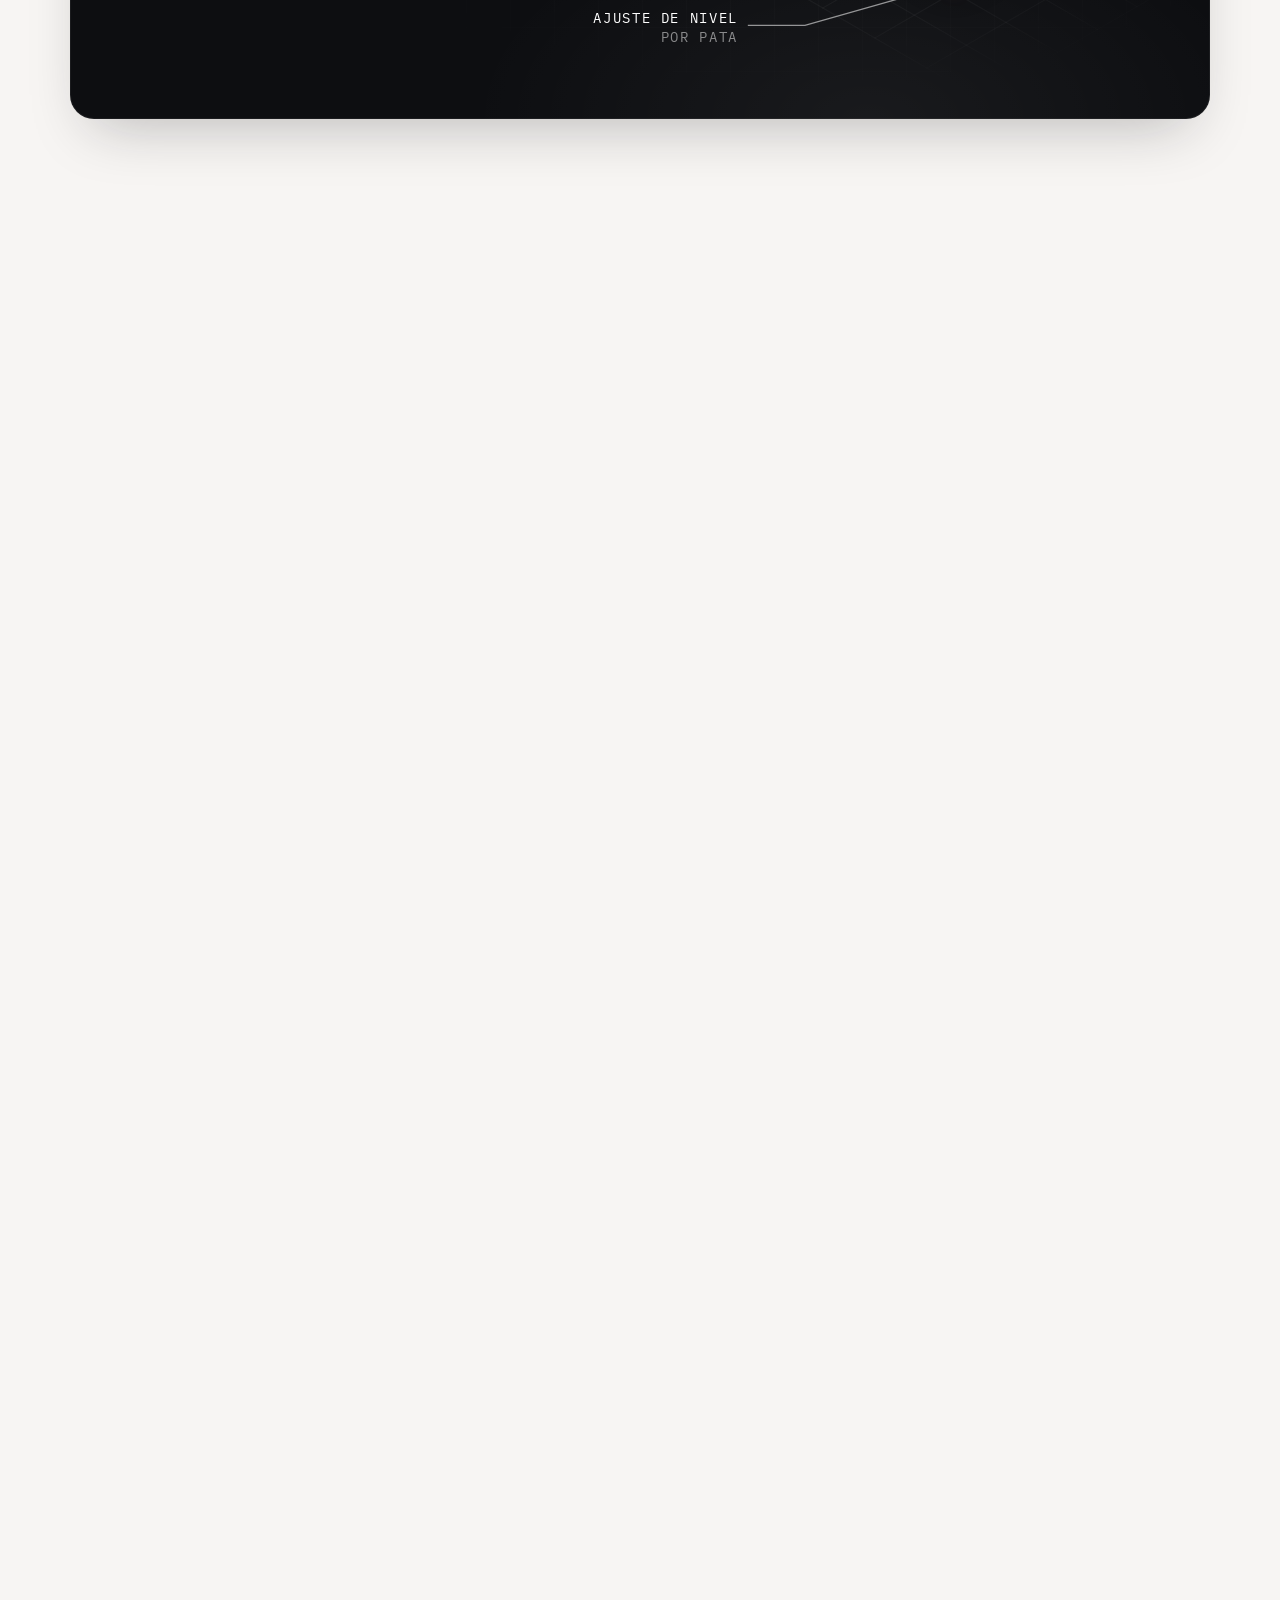
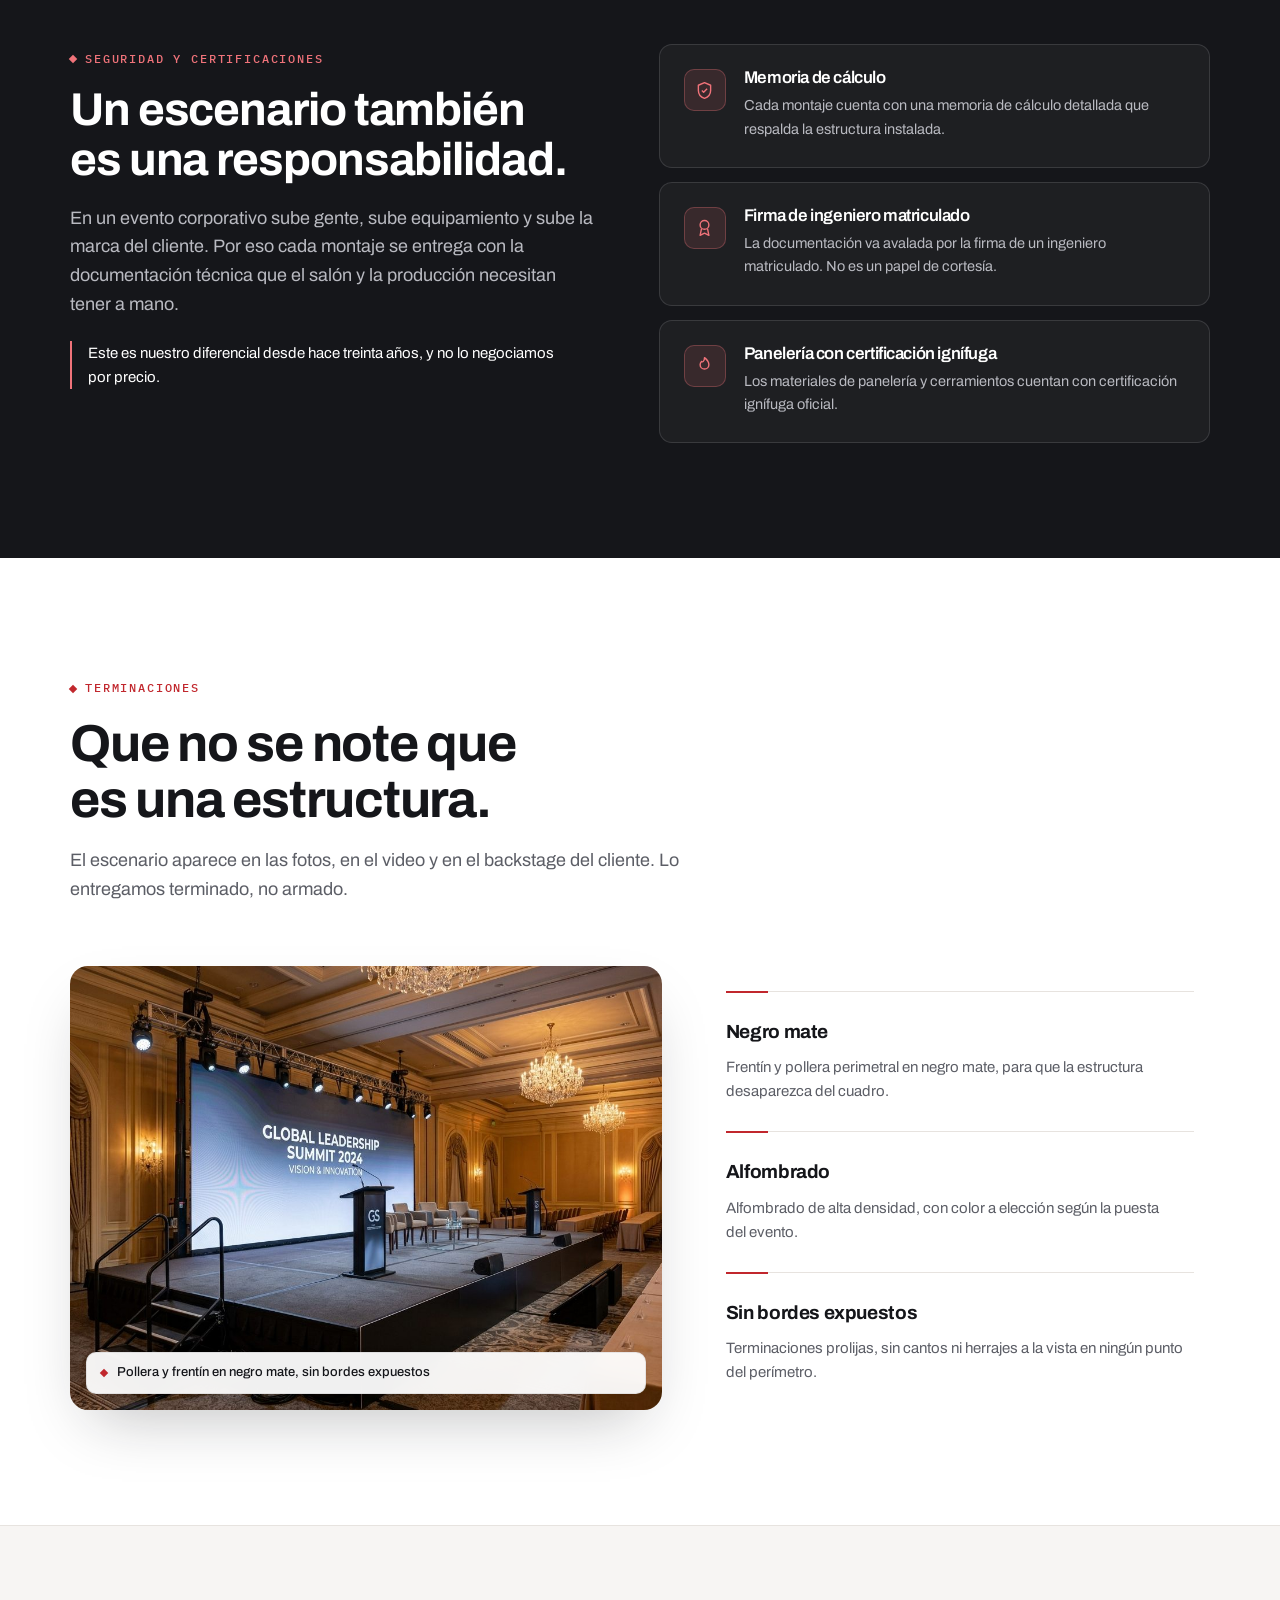
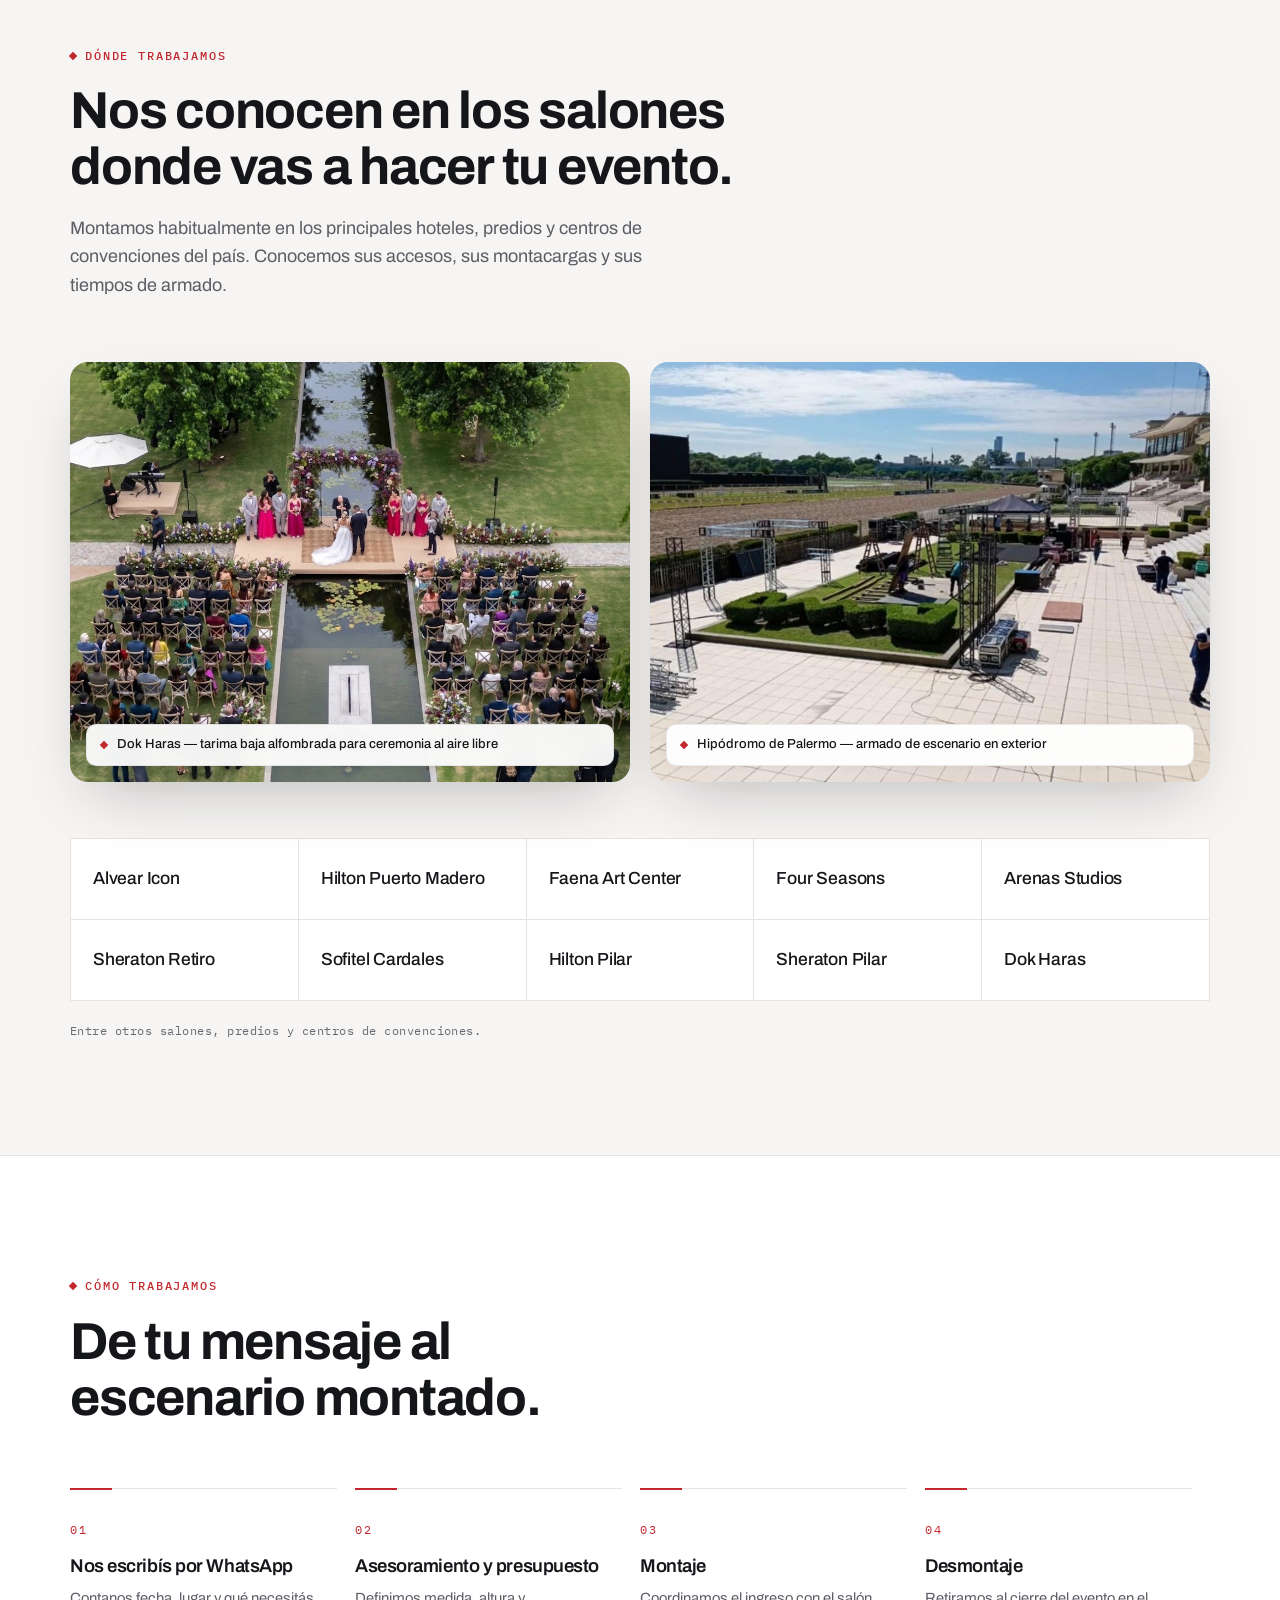
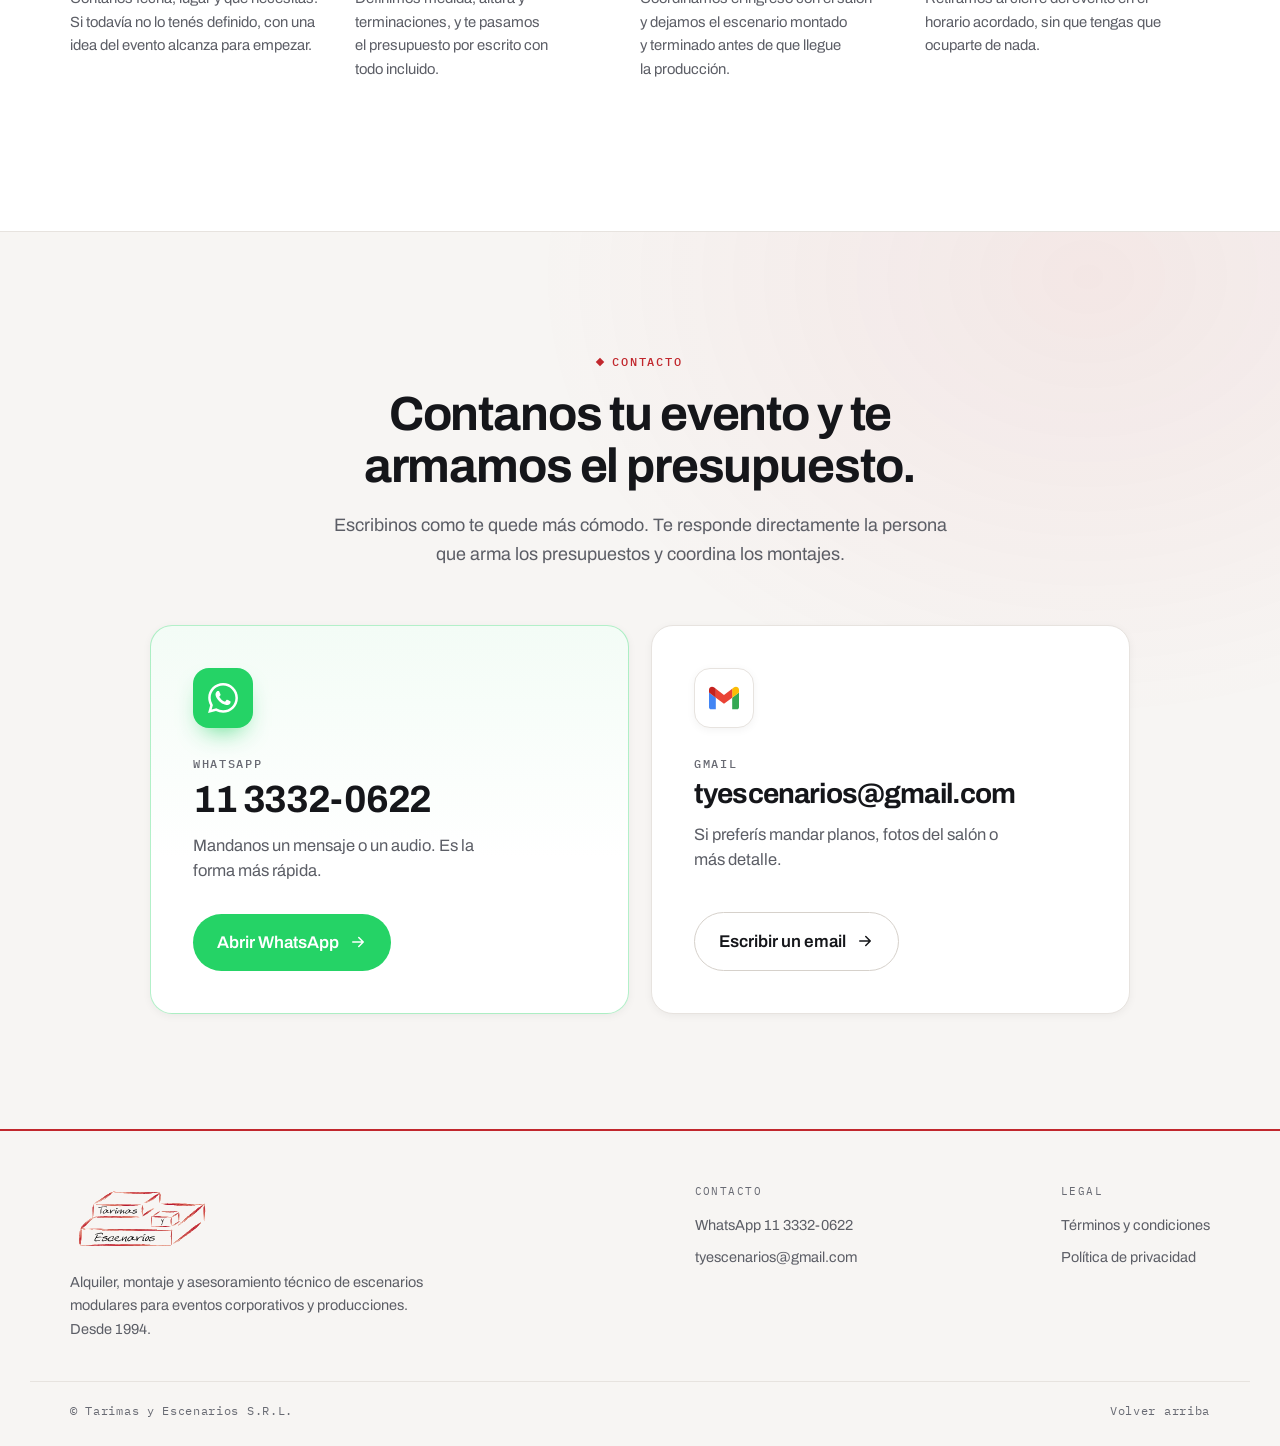
==== commit 0d2bd1d1: "Simplificar la portada y destacar el logo - Portada con logo grande, título, una frase, un botón y l" ====
--- a/index.html
+++ b/index.html
@@ -47,43 +47,35 @@
 
   <!-- ══════════ HERO ══════════ -->
   <section class="hero" id="top">
-    <div class="hero__grid-bg" aria-hidden="true"></div>
     <div class="wrap hero__in">
 
       <div class="hero__copy">
-        <p class="eyebrow"><span class="eyebrow__dot"></span>Desde 1994 · Más de 30 años</p>
+        <img class="hero__logo" src="img/logo.svg" width="1024" height="520" loading="eager" alt="Tarimas y Escenarios S.R.L.">
 
         <h1 class="hero__title">
           Escenarios modulares para eventos que <em>no admiten errores</em>.
         </h1>
 
-        <p class="hero__lead">
-          Alquiler, montaje y asesoramiento técnico. Sistema de encastre rápido,
-          memoria de cálculo firmada por ingeniero matriculado y terminaciones
-          listas para cámara.
-        </p>
+        <p class="hero__lead">Alquiler, montaje y asesoramiento técnico desde 1994.</p>
 
         <div class="hero__cta">
           <a class="btn btn--primary btn--lg js-wa" href="#" data-wa-default data-umami-event="whatsapp" data-umami-event-lugar="portada">
             <svg class="ico-wa" viewBox="0 0 24 24" fill="currentColor" aria-hidden="true"><path d="M17.47 14.38c-.3-.15-1.76-.87-2.03-.97-.27-.1-.47-.15-.67.15-.2.3-.77.97-.94 1.16-.17.2-.35.22-.64.08-.3-.15-1.26-.46-2.39-1.48-.88-.79-1.48-1.76-1.65-2.06-.17-.3-.02-.46.13-.6.13-.14.3-.35.45-.52.15-.18.2-.3.3-.5.1-.2.05-.37-.03-.52-.07-.15-.67-1.61-.92-2.2-.24-.58-.49-.5-.67-.51h-.57c-.2 0-.52.07-.8.37-.27.3-1.04 1.02-1.04 2.48 0 1.46 1.07 2.87 1.22 3.07.15.2 2.1 3.2 5.08 4.49.7.3 1.26.49 1.69.62.71.23 1.36.2 1.87.12.57-.09 1.76-.72 2-1.41.25-.7.25-1.29.18-1.42-.08-.12-.27-.2-.57-.34M12.05 21.8a9.87 9.87 0 0 1-5.03-1.38l-.36-.22-3.74.99 1-3.65-.24-.38a9.86 9.86 0 0 1-1.51-5.26c0-5.45 4.44-9.88 9.89-9.88a9.82 9.82 0 0 1 6.99 2.9 9.83 9.83 0 0 1 2.89 6.99c0 5.45-4.44 9.89-9.89 9.89m8.41-18.3A11.82 11.82 0 0 0 12.05 0C5.5 0 .16 5.34.16 11.89c0 2.1.55 4.14 1.59 5.95L.06 24l6.3-1.65a11.88 11.88 0 0 0 5.69 1.45c6.55 0 11.89-5.34 11.89-11.89 0-3.18-1.24-6.17-3.49-8.4"/></svg>
             <span>Pedir presupuesto por WhatsApp</span>
           </a>
-          <a class="btn btn--ghost btn--lg" href="#sistema">Ver el sistema</a>
-        </div>
-
-        <p class="hero__direct">
-          <svg viewBox="0 0 24 24" fill="none" stroke="currentColor" stroke-width="2" stroke-linecap="round" stroke-linejoin="round" aria-hidden="true"><path d="M20 6 9 17l-5-5"/></svg>
-          Te responde directamente quien arma los presupuestos. Sin formularios ni intermediarios.
-        </p>
-      </div>
-
-      <div class="hero__art">
-        <div class="brandshot">
-          <img src="img/logo.svg" width="1024" height="520" loading="eager" alt="Tarimas y Escenarios S.R.L.">
-        </div>
-      </div>
-    </div>
-
+        </div>
+      </div>
+
+      <figure class="hero__photo">
+        <img src="img/escenario-hotel.jpg" width="1024" height="1024" loading="eager"
+             alt="Escenario montado en el salón de un hotel, con pollera y frentín en negro mate, escalera de acceso con baranda y pantalla LED de fondo">
+      </figure>
+    </div>
+  </section>
+
+
+  <!-- ══════════ NÚMEROS ══════════ -->
+  <section class="numbers" aria-label="La empresa en números">
     <div class="wrap">
       <ul class="stats">
         <li><b>1994</b><span>Año de fundación</span></li>
--- a/styles.css
+++ b/styles.css
@@ -59,7 +59,7 @@
 p { margin: 0; text-wrap: pretty; }
 
 /* El logo trazado trae un fondo casi blanco; multiply lo funde con la superficie clara */
-.brand img, .brandshot img, .foot__brand img { mix-blend-mode: multiply; filter: contrast(1.12); }
+.brand img, .hero__logo, .foot__brand img { mix-blend-mode: multiply; filter: contrast(1.12); }
 ul, ol { margin: 0; padding: 0; list-style: none; }
 a { color: inherit; text-decoration: none; }
 img, svg { display: block; max-width: 100%; }
@@ -146,8 +146,10 @@
   display: flex; align-items: center; gap: 28px;
 }
 
-.brand { margin-right: auto; display: block; }
+.brand { margin-right: auto; display: block; transition: opacity .3s, visibility .3s; }
 .brand img { height: 52px; width: auto; }
+/* Mientras el logo grande de la portada está a la vista, el del menú no se repite */
+.nav.hide-brand .brand { opacity: 0; visibility: hidden; }
 
 .nav__links { display: flex; gap: 26px; }
 .nav__links a {
@@ -164,51 +166,32 @@
 .nav__links a:hover::after, .nav__links a:focus-visible::after { transform: scaleX(1); }
 
 /* ─────────────────────────────  HERO  ───────────────────────────── */
-.hero {
-  position: relative;
-  padding-top: clamp(40px, 6vw, 76px);
-  padding-bottom: clamp(48px, 6vw, 80px);
-}
-.hero__grid-bg {
-  position: absolute; inset: 0;
-  background-image:
-    linear-gradient(to right, rgba(21,22,26,.035) 1px, transparent 1px),
-    linear-gradient(to bottom, rgba(21,22,26,.035) 1px, transparent 1px);
-  background-size: 72px 72px;
-  mask-image: radial-gradient(110% 70% at 20% 15%, #000 0%, transparent 70%);
-  -webkit-mask-image: radial-gradient(110% 70% at 20% 15%, #000 0%, transparent 70%);
-  pointer-events: none;
-}
+/* Pocas piezas y mucho aire: logo, título, una frase, un botón y la foto */
+.hero { padding-block: clamp(40px, 6vw, 88px); }
 
 .hero__in {
-  position: relative;
   display: grid;
-  grid-template-columns: minmax(0, 1.18fr) minmax(0, .82fr);
-  gap: clamp(30px, 5vw, 72px);
+  grid-template-columns: minmax(0, 1fr) minmax(0, 1fr);
+  gap: clamp(32px, 6vw, 96px);
   align-items: center;
 }
 
+.hero__logo { width: min(100%, 400px); height: auto; margin-bottom: clamp(28px, 3.4vw, 44px); }
+
 .hero__title {
-  font-size: clamp(36px, 5.4vw, 66px);
+  font-size: clamp(30px, 3.4vw, 46px);
   font-weight: 800;
-  letter-spacing: -.036em;
-  line-height: 1.03;
-}
-.hero__title em {
-  font-style: normal; color: var(--red);
-  text-decoration: underline 3px var(--red-line);
-  text-underline-offset: .1em;
-  text-decoration-skip-ink: none;
-}
-
-.hero__lead { margin-top: 26px; font-size: clamp(16px, 1.7vw, 19px); color: var(--muted); max-width: 54ch; }
-.hero__cta { display: flex; flex-wrap: wrap; gap: 12px; margin-top: 34px; }
-
-.hero__direct {
-  display: flex; align-items: flex-start; gap: 9px;
-  margin-top: 24px; font-size: 14px; color: var(--muted); max-width: 47ch;
-}
-.hero__direct svg { width: 17px; height: 17px; flex: none; color: var(--red); margin-top: 3px; }
+  letter-spacing: -.03em;
+  line-height: 1.08;
+  max-width: 18ch;
+}
+.hero__title em { font-style: normal; color: var(--red); }
+
+.hero__lead { margin-top: 18px; font-size: clamp(17px, 1.5vw, 19px); color: var(--muted); max-width: 44ch; }
+.hero__cta { margin-top: 32px; }
+
+.hero__photo { margin: 0; }
+.hero__photo img { width: 100%; height: auto; aspect-ratio: 1; object-fit: cover; border-radius: var(--r-lg); }
 
 /* ─────────────────────────────  FOTOS  ───────────────────────────── */
 .shot { position: relative; margin: 0; }
@@ -234,26 +217,6 @@
 }
 .shot figcaption .eyebrow__dot { flex: none; }
 
-.brandshot {
-  position: relative;
-  display: grid; place-items: center;
-  padding: clamp(40px, 6vw, 72px) clamp(32px, 5vw, 56px);
-  background: var(--surface);
-  border: 1px solid var(--line);
-  border-radius: var(--r-lg);
-  box-shadow: var(--sh-lg);
-}
-.brandshot::before {
-  content: ""; position: absolute; z-index: 0;
-  top: 18px; left: 18px; right: -18px; bottom: -18px;
-  border: 2px solid var(--red);
-  border-radius: var(--r-lg);
-}
-.brandshot img {
-  position: relative; z-index: 1;
-  width: 100%; max-width: 380px; height: auto;
-}
-
 .gallery {
   display: grid;
   grid-template-columns: repeat(auto-fit, minmax(300px, 1fr));
@@ -262,28 +225,19 @@
 }
 .gallery .shot img { aspect-ratio: 4 / 3; }
 
-/* ─────────────────────────────  STATS  ───────────────────────────── */
-.stats {
-  display: grid; grid-template-columns: repeat(4, 1fr);
-  border: 1px solid var(--line);
-  border-radius: var(--r);
-  background: var(--surface);
-  box-shadow: var(--sh-sm);
-  margin-top: clamp(48px, 6vw, 76px);
-  overflow: hidden;
-}
-.stats li { padding: 24px clamp(14px, 2vw, 28px); border-right: 1px solid var(--line); }
-.stats li:last-child { border-right: 0; }
+/* ─────────────────────────────  NÚMEROS  ───────────────────────────── */
+.numbers {
+  background: var(--bg-alt);
+  border-block: 1px solid var(--line);
+  padding-block: clamp(40px, 5vw, 64px);
+}
+.stats { display: grid; grid-template-columns: repeat(4, 1fr); gap: 24px; }
 .stats b {
-  display: block; font-size: clamp(22px, 2.6vw, 32px);
-  font-weight: 700; letter-spacing: -.03em;
+  display: block; font-size: clamp(30px, 3.6vw, 46px);
+  font-weight: 800; letter-spacing: -.035em; line-height: 1.1;
   font-variant-numeric: tabular-nums; color: var(--red);
 }
-.stats span {
-  display: block; margin-top: 4px;
-  font-family: var(--mono); font-size: 11px; letter-spacing: .1em;
-  text-transform: uppercase; color: var(--dim);
-}
+.stats span { display: block; margin-top: 6px; font-size: 15px; color: var(--muted); }
 
 /* ─────────────────────────────  CARDS  ───────────────────────────── */
 .cards { display: grid; grid-template-columns: repeat(auto-fit, minmax(250px, 1fr)); gap: 18px; }
@@ -766,7 +720,8 @@
 @media (max-width: 1080px) {
   .nav__links { display: none; }
   .hero__in { grid-template-columns: 1fr; }
-  .hero__art { order: -1; max-width: 440px; width: 100%; }
+  .hero__photo { max-width: 640px; }
+  .hero__photo img { aspect-ratio: 4 / 3; }
   .sysintro, .safety { grid-template-columns: 1fr; }
   .sysintro__art { max-width: 420px; margin-inline: auto; }
 
@@ -784,13 +739,9 @@
 
 @media (max-width: 760px) {
   .brand img { height: 42px; }
-  .hero__art { max-width: 300px; margin-inline: 0; }
-  .brandshot { padding: 22px 26px; }
-  .brandshot::before { top: 10px; left: 10px; right: -10px; bottom: -10px; }
+  .hero__logo { width: min(100%, 280px); }
   .finish-grid { grid-template-columns: 1fr; }
-  .stats { grid-template-columns: 1fr 1fr; }
-  .stats li:nth-child(2n) { border-right: 0; }
-  .stats li:nth-child(-n+2) { border-bottom: 1px solid var(--line); }
+  .stats { grid-template-columns: 1fr 1fr; gap: 28px 20px; }
   .spec { border-right: 0; border-bottom: 1px solid var(--line); }
   .spec:last-child { border-bottom: 0; }
   .steps li { padding-right: 0; }
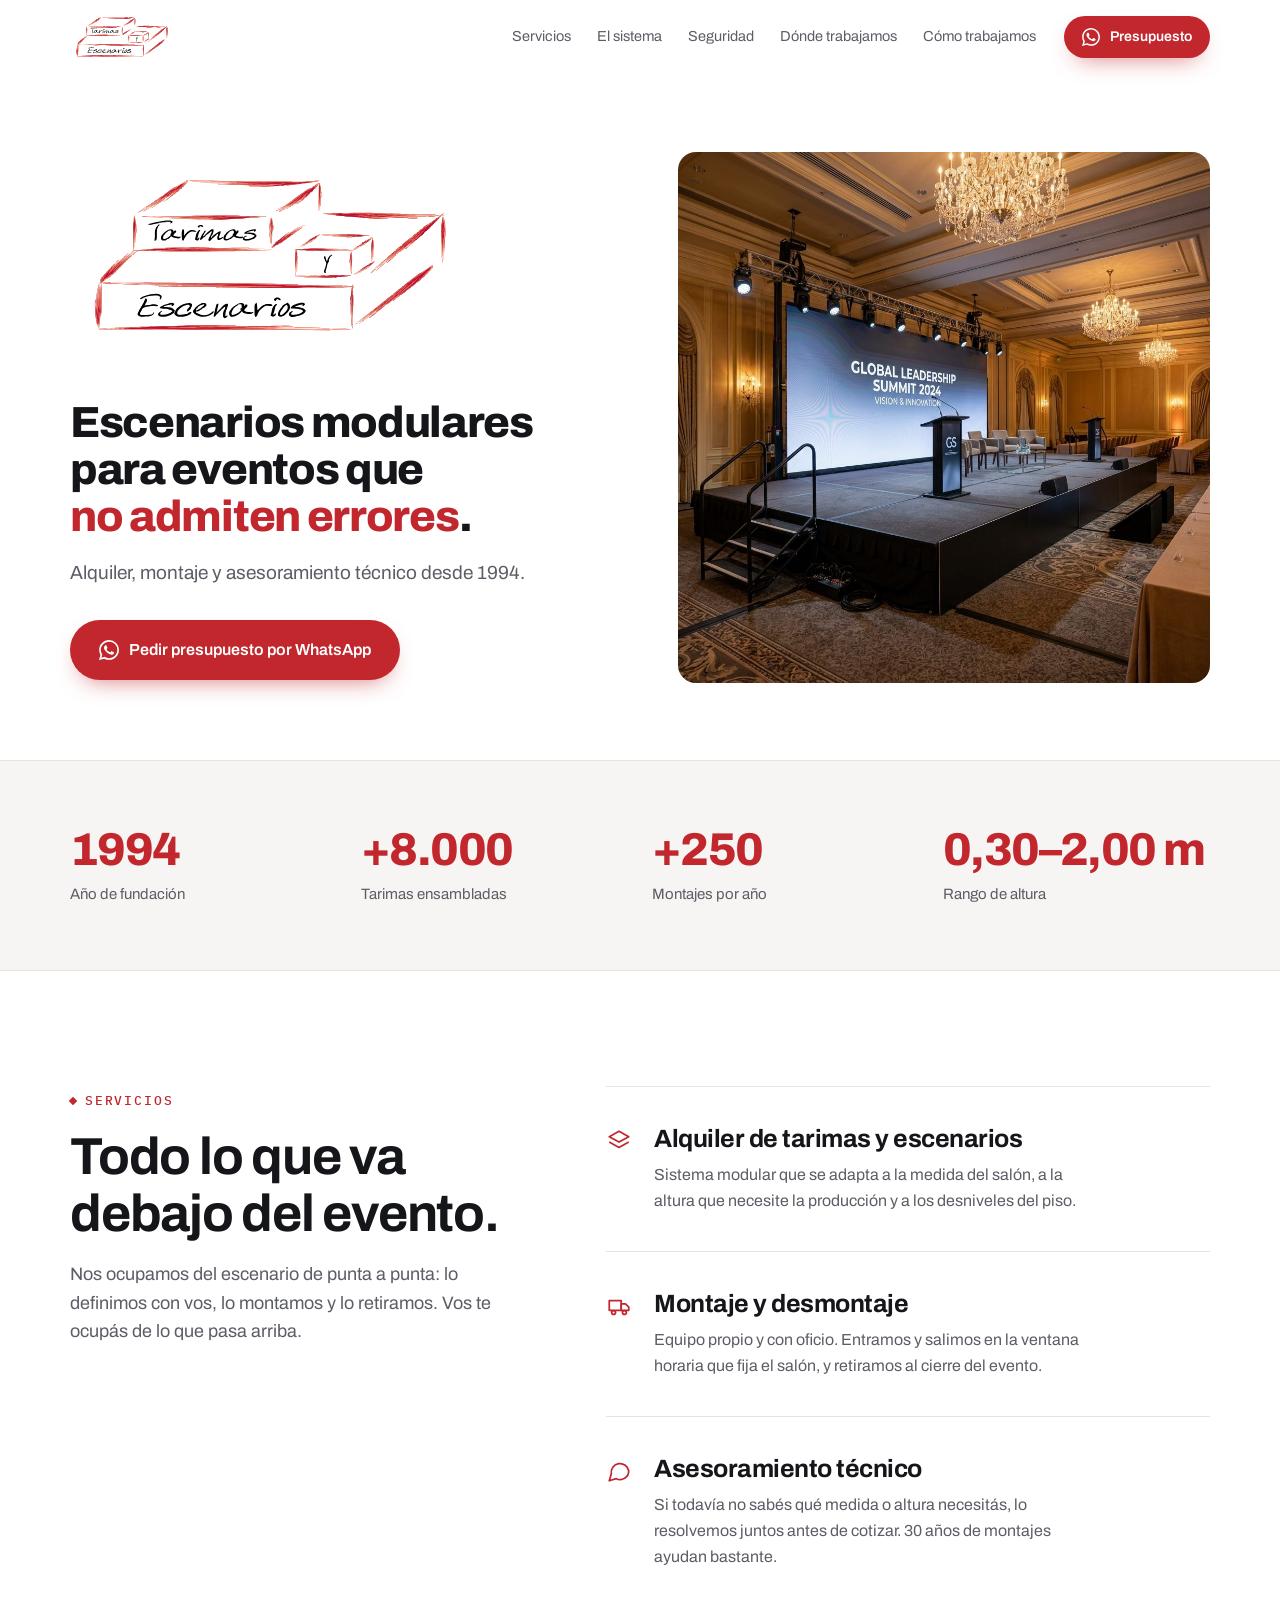
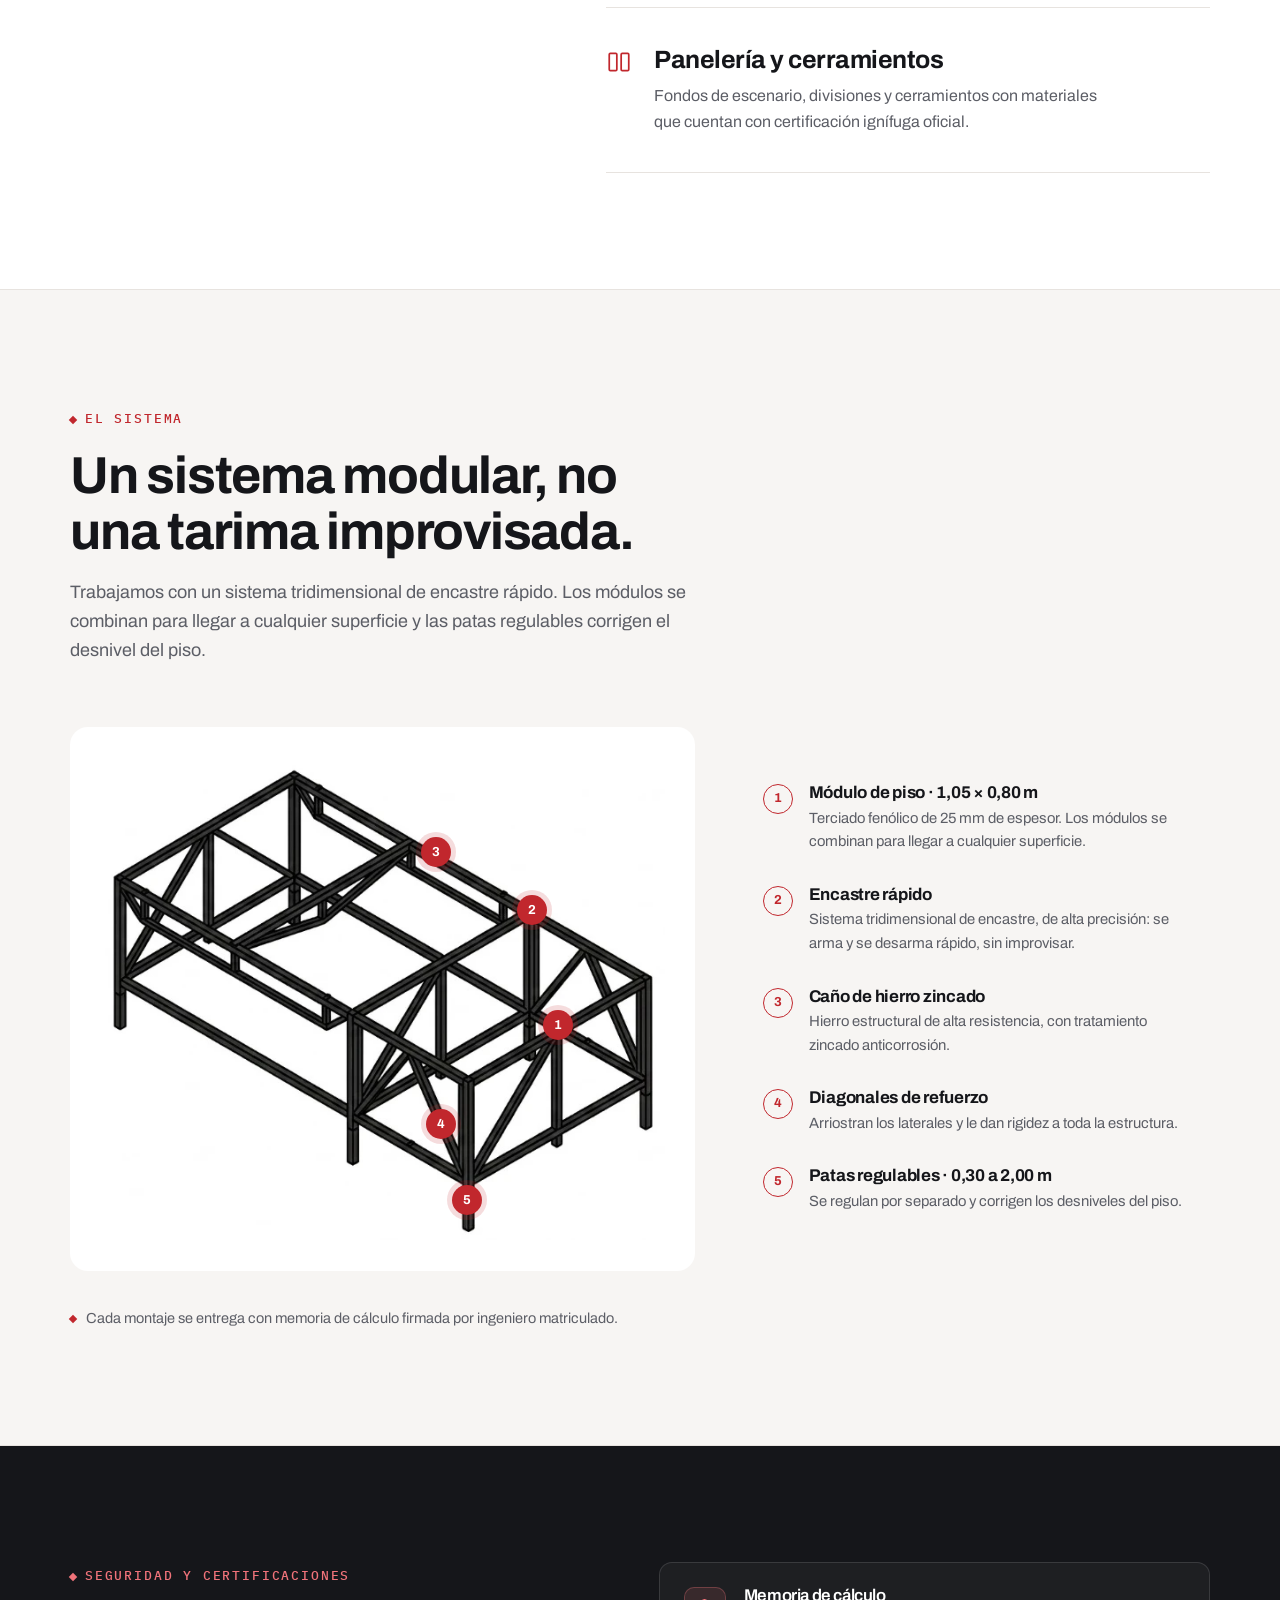
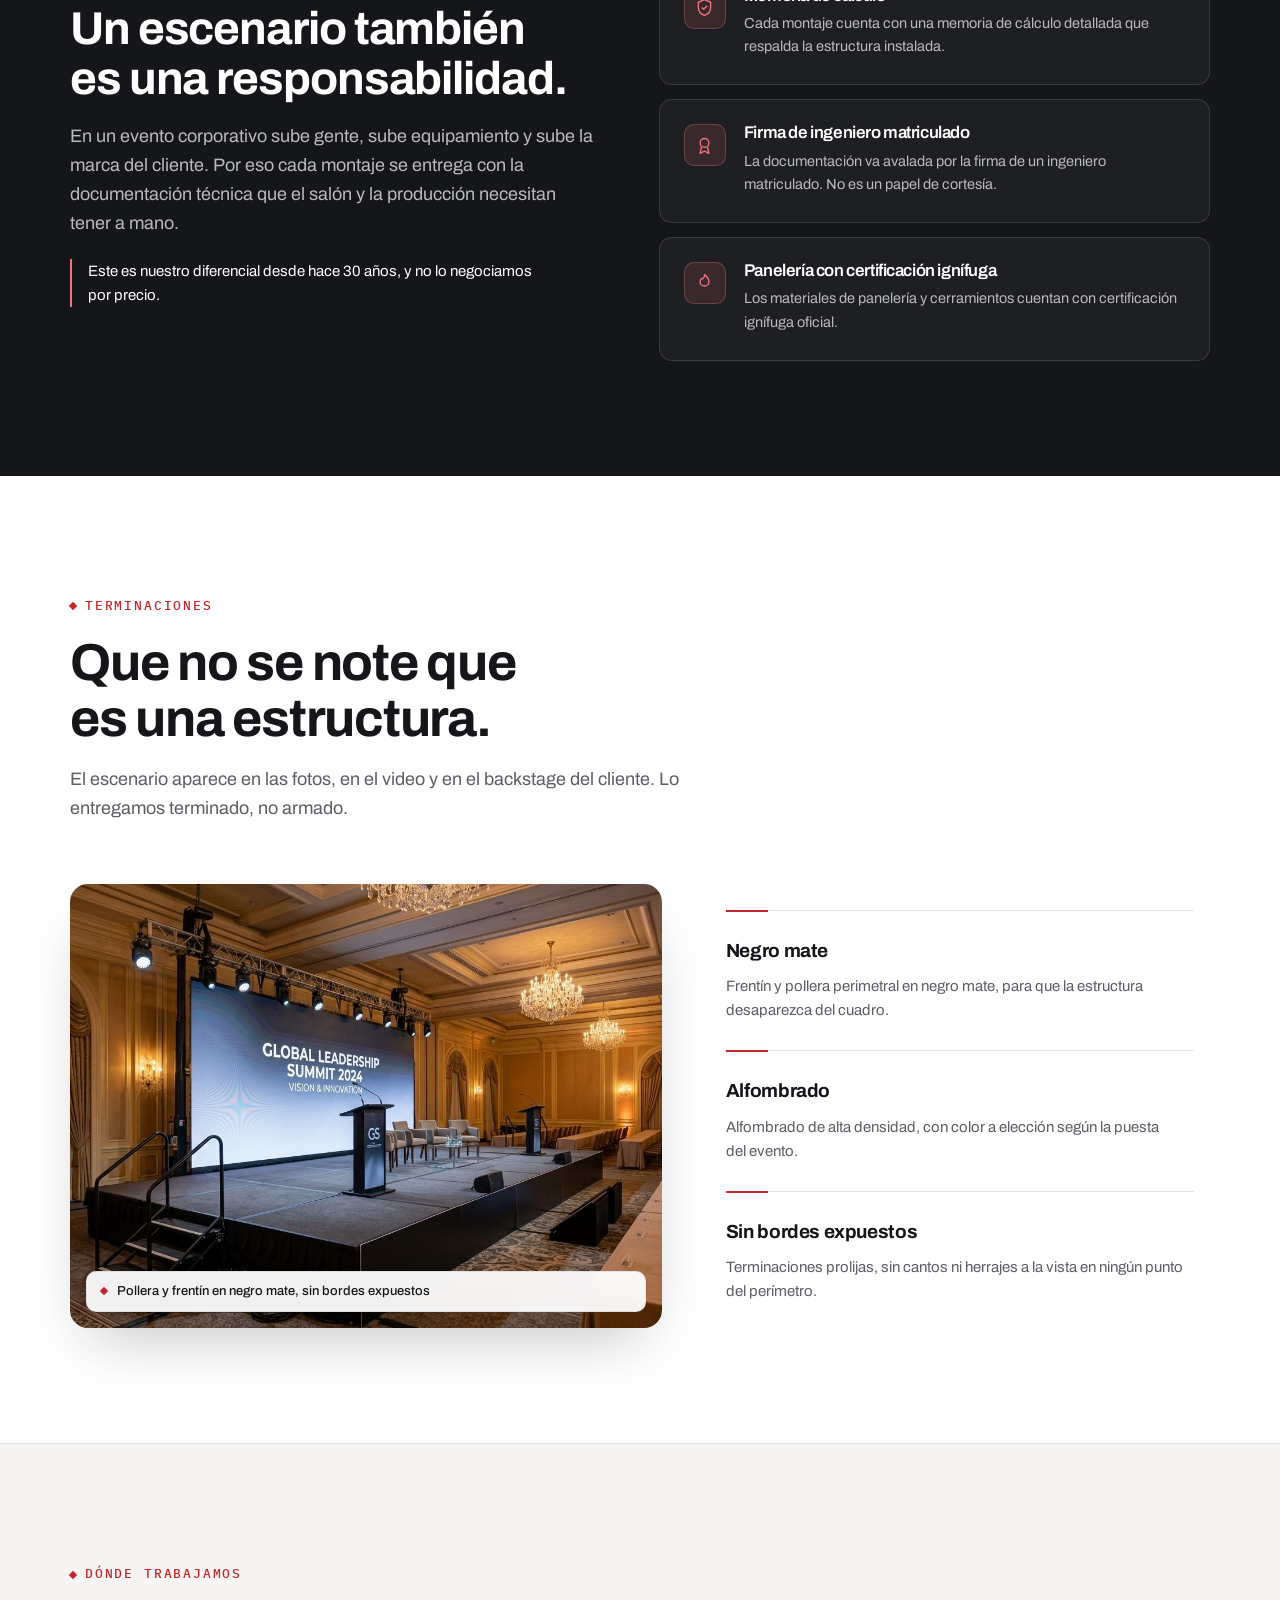
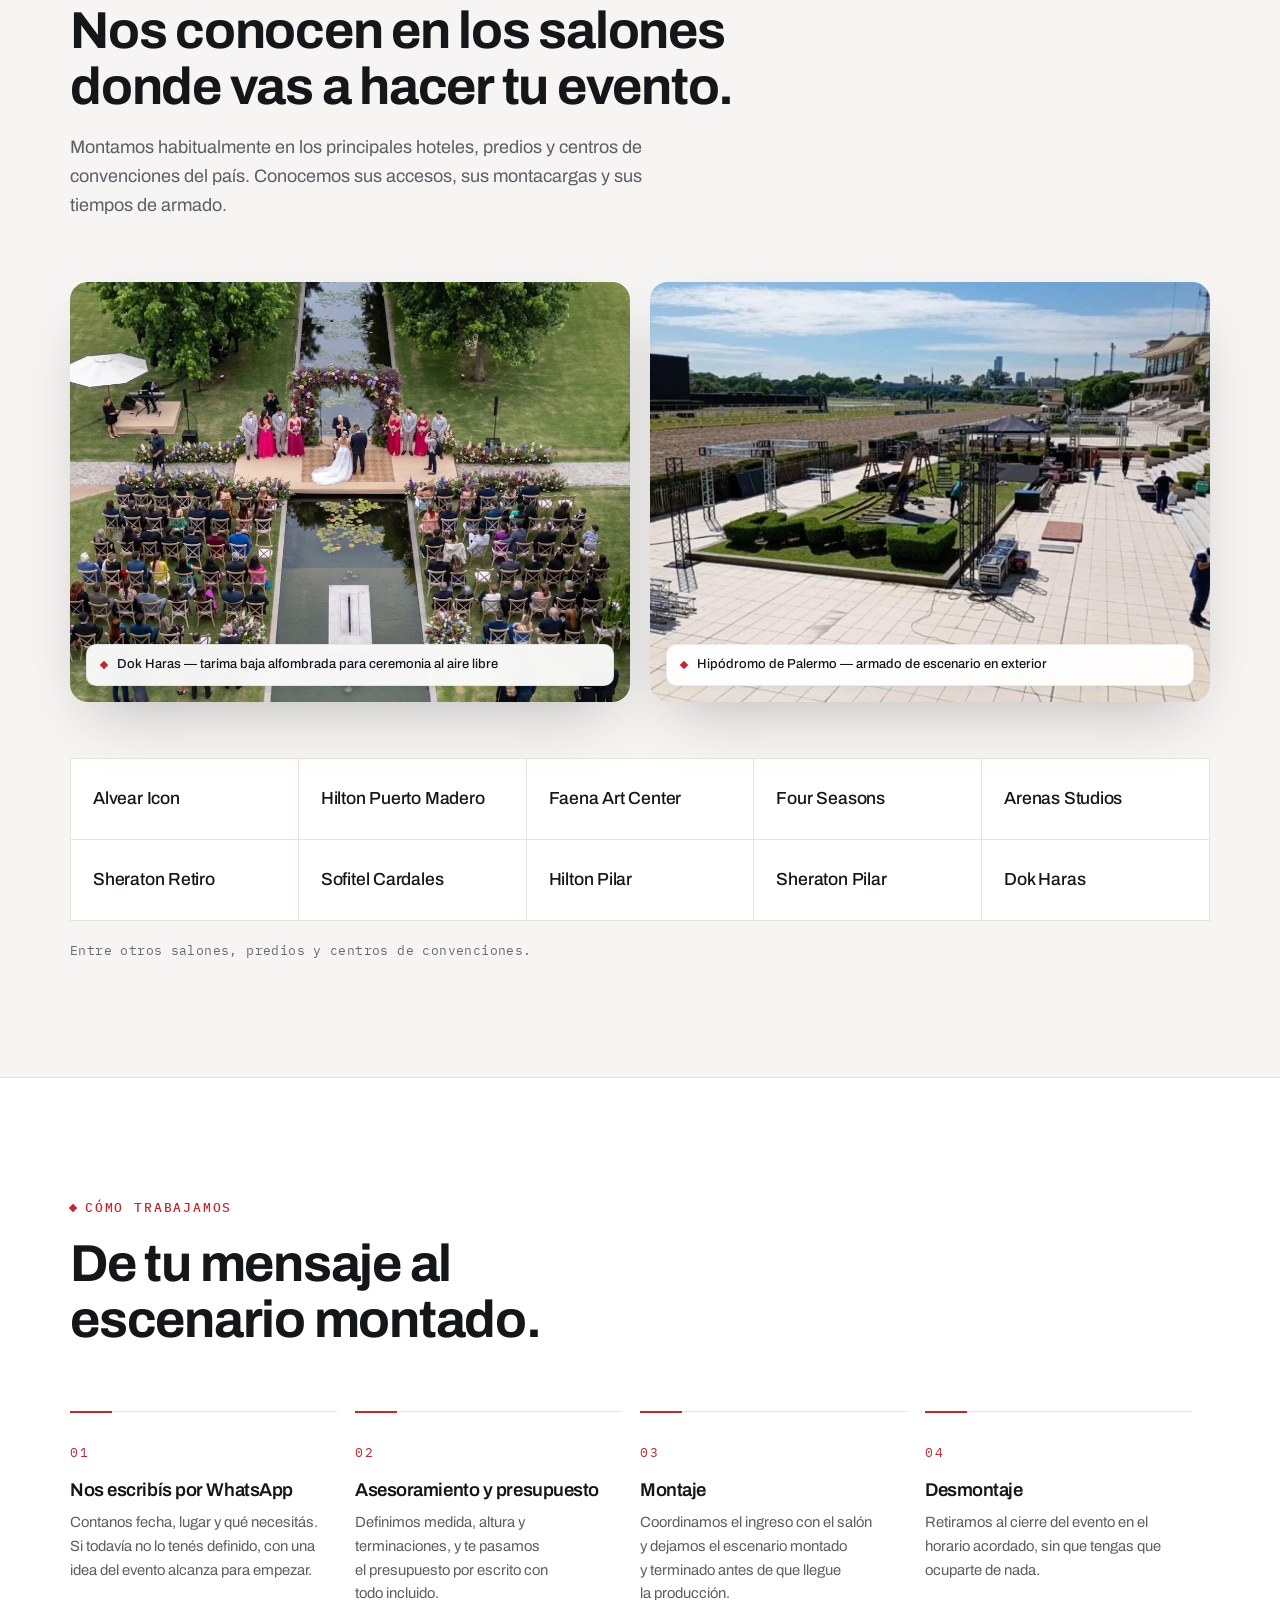
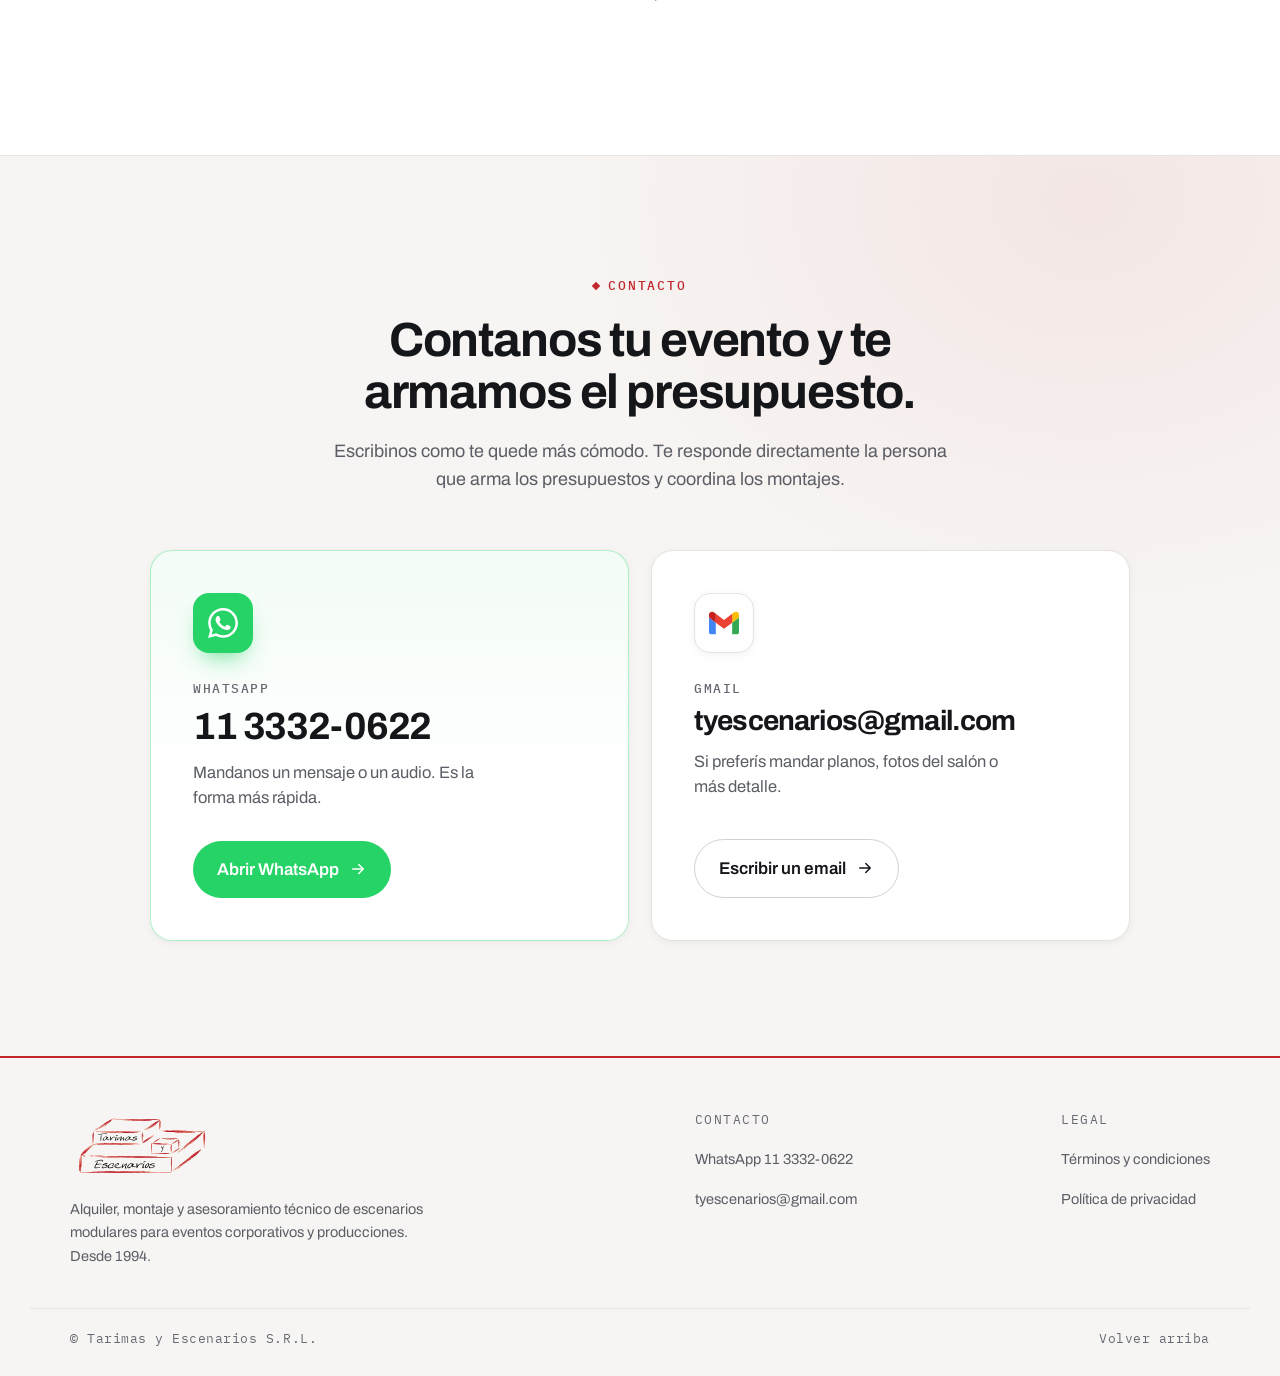
==== commit ec66d0e8: "Servicios en lista, plano técnico y correcciones de accesibilidad - Servicios: lista editorial con t" ====
--- a/index.html
+++ b/index.html
@@ -43,14 +43,14 @@
   </div>
 </header>
 
-<main id="contenido">
+<main id="contenido" tabindex="-1">
 
   <!-- ══════════ HERO ══════════ -->
   <section class="hero" id="top">
     <div class="wrap hero__in">
 
       <div class="hero__copy">
-        <img class="hero__logo" src="img/logo.svg" width="1024" height="520" loading="eager" alt="Tarimas y Escenarios S.R.L.">
+        <img class="hero__logo" src="img/logo.svg" width="1024" height="520" loading="eager" fetchpriority="high" alt="Tarimas y Escenarios S.R.L.">
 
         <h1 class="hero__title">
           Escenarios modulares para eventos que <em>no admiten errores</em>.
@@ -67,7 +67,7 @@
       </div>
 
       <figure class="hero__photo">
-        <img src="img/escenario-hotel.jpg" width="1024" height="1024" loading="eager"
+        <img src="img/escenario-hotel.jpg" width="1024" height="1024" loading="eager" fetchpriority="high"
              alt="Escenario montado en el salón de un hotel, con pollera y frentín en negro mate, escalera de acceso con baranda y pantalla LED de fondo">
       </figure>
     </div>
@@ -81,7 +81,7 @@
         <li><b>1994</b><span>Año de fundación</span></li>
         <li><b>+8.000</b><span>Tarimas ensambladas</span></li>
         <li><b>+250</b><span>Montajes por año</span></li>
-        <li><b>0,30–2,00 m</b><span>Rango de altura</span></li>
+        <li><b>0,30–2,00&nbsp;m</b><span>Rango de altura</span></li>
       </ul>
     </div>
   </section>
@@ -89,38 +89,34 @@
 
   <!-- ══════════ SERVICIOS ══════════ -->
   <section class="sec" id="servicios">
-    <div class="wrap">
-      <header class="sec__head reveal">
+    <div class="wrap services">
+      <header class="sec__head services__head reveal">
         <p class="eyebrow"><span class="eyebrow__dot"></span>Servicios</p>
         <h2>Todo lo que va debajo del evento.</h2>
         <p class="sec__lead">Nos ocupamos del escenario de punta a punta: lo definimos con vos, lo montamos y lo retiramos. Vos te ocupás de lo que pasa arriba.</p>
       </header>
 
-      <div class="cards">
-        <article class="card reveal">
-          <span class="card__ico"><svg viewBox="0 0 24 24" fill="none" stroke="currentColor" stroke-width="1.6" stroke-linejoin="round"><path d="M12 3 21 8 12 13 3 8Z"/><path d="M3 13l9 5 9-5"/></svg></span>
-          <h3>Alquiler de tarimas y escenarios</h3>
-          <p>Sistema modular que se adapta a la medida del salón, a la altura que necesite la producción y a los desniveles del piso.</p>
-        </article>
-
-        <article class="card reveal">
-          <span class="card__ico"><svg viewBox="0 0 24 24" fill="none" stroke="currentColor" stroke-width="1.6" stroke-linejoin="round"><path d="M3 7h11v9H3z"/><path d="M14 10h4l3 3v3h-7z"/><circle cx="7" cy="18" r="1.8"/><circle cx="17" cy="18" r="1.8"/></svg></span>
-          <h3>Montaje y desmontaje</h3>
-          <p>Equipo propio y con oficio. Entramos y salimos en la ventana horaria que fija el salón, y retiramos al cierre del evento.</p>
-        </article>
-
-        <article class="card reveal">
-          <span class="card__ico"><svg viewBox="0 0 24 24" fill="none" stroke="currentColor" stroke-width="1.6" stroke-linejoin="round"><path d="M21 12a8 8 0 0 1-11.6 7.1L3 21l1.9-6.4A8 8 0 1 1 21 12Z"/></svg></span>
-          <h3>Asesoramiento técnico</h3>
-          <p>Si todavía no sabés qué medida o altura necesitás, lo resolvemos juntos antes de cotizar. Treinta años de montajes ayudan bastante.</p>
-        </article>
-
-        <article class="card reveal">
-          <span class="card__ico"><svg viewBox="0 0 24 24" fill="none" stroke="currentColor" stroke-width="1.6" stroke-linejoin="round"><rect x="3" y="4" width="7" height="16" rx="1"/><rect x="14" y="4" width="7" height="16" rx="1"/></svg></span>
-          <h3>Panelería y cerramientos</h3>
-          <p>Fondos de escenario, divisiones y cerramientos con materiales que cuentan con certificación ignífuga oficial.</p>
-        </article>
-      </div>
+      <ul class="services__list">
+        <li class="reveal">
+          <svg viewBox="0 0 24 24" fill="none" stroke="currentColor" stroke-width="1.6" stroke-linejoin="round" aria-hidden="true"><path d="M12 3 21 8 12 13 3 8Z"/><path d="M3 13l9 5 9-5"/></svg>
+          <div><h3>Alquiler de tarimas y escenarios</h3><p>Sistema modular que se adapta a la medida del salón, a la altura que necesite la producción y a los desniveles del piso.</p></div>
+        </li>
+
+        <li class="reveal">
+          <svg viewBox="0 0 24 24" fill="none" stroke="currentColor" stroke-width="1.6" stroke-linejoin="round" aria-hidden="true"><path d="M3 7h11v9H3z"/><path d="M14 10h4l3 3v3h-7z"/><circle cx="7" cy="18" r="1.8"/><circle cx="17" cy="18" r="1.8"/></svg>
+          <div><h3>Montaje y desmontaje</h3><p>Equipo propio y con oficio. Entramos y salimos en la ventana horaria que fija el salón, y retiramos al cierre del evento.</p></div>
+        </li>
+
+        <li class="reveal">
+          <svg viewBox="0 0 24 24" fill="none" stroke="currentColor" stroke-width="1.6" stroke-linejoin="round" aria-hidden="true"><path d="M21 12a8 8 0 0 1-11.6 7.1L3 21l1.9-6.4A8 8 0 1 1 21 12Z"/></svg>
+          <div><h3>Asesoramiento técnico</h3><p>Si todavía no sabés qué medida o altura necesitás, lo resolvemos juntos antes de cotizar. 30 años de montajes ayudan bastante.</p></div>
+        </li>
+
+        <li class="reveal">
+          <svg viewBox="0 0 24 24" fill="none" stroke="currentColor" stroke-width="1.6" stroke-linejoin="round" aria-hidden="true"><rect x="3" y="4" width="7" height="16" rx="1"/><rect x="14" y="4" width="7" height="16" rx="1"/></svg>
+          <div><h3>Panelería y cerramientos</h3><p>Fondos de escenario, divisiones y cerramientos con materiales que cuentan con certificación ignífuga oficial.</p></div>
+        </li>
+      </ul>
     </div>
   </section>
 
@@ -128,161 +124,35 @@
   <!-- ══════════ SISTEMA ══════════ -->
   <section class="sec sec--alt" id="sistema">
     <div class="wrap">
-
-      <div class="sysintro">
-        <header class="sec__head sec__head--flush reveal">
-          <p class="eyebrow"><span class="eyebrow__dot"></span>El sistema</p>
-          <h2>Un sistema modular, no una tarima improvisada.</h2>
-          <p class="sec__lead">Trabajamos con un sistema tridimensional de encastre rápido. Los módulos se combinan para llegar a cualquier superficie y las patas regulables corrigen el desnivel del piso.</p>
-        </header>
-
-        <div class="sysintro__art reveal">
-          <svg class="iso" viewBox="-200 -110 560 420" role="img" aria-labelledby="isoTitle isoDesc">
-            <title id="isoTitle">Esquema isométrico de una tarima modular</title>
-            <desc id="isoDesc">Plataforma formada por seis módulos, apoyada sobre una estructura de caños de hierro con patas regulables.</desc>
-            <defs>
-              <linearGradient id="gDeck" x1="0" y1="0" x2=".5" y2="1">
-                <stop offset="0" stop-color="#C1272D" stop-opacity=".16"/>
-                <stop offset="1" stop-color="#C1272D" stop-opacity=".03"/>
-              </linearGradient>
-              <linearGradient id="gEdge" x1="0" y1="0" x2="0" y2="1">
-                <stop offset="0" stop-color="#C1272D" stop-opacity=".55"/>
-                <stop offset="1" stop-color="#C1272D" stop-opacity=".22"/>
-              </linearGradient>
-            </defs>
-
-            <g class="iso-back" fill="none" stroke="#C1272D" stroke-width="2.4" stroke-linecap="round">
-              <path pathLength="1" d="M0,-52 L0,0"/>
-              <path pathLength="1" d="M90.9,0.5 L90.9,52.5"/>
-              <path pathLength="1" d="M181.9,53 L181.9,105"/>
-              <path pathLength="1" d="M-69.3,-12 L-69.3,40"/>
-              <path pathLength="1" d="M21.7,40.5 L21.7,92.5"/>
-              <path pathLength="1" d="M112.6,93 L112.6,145"/>
-              <path pathLength="1" d="M0,-10 L272.8,147.5"/>
-              <path pathLength="1" d="M-69.3,30 L203.5,187.5"/>
-              <path pathLength="1" d="M-138.6,70 L134.2,227.5"/>
-              <path pathLength="1" d="M0,-10 L-138.6,70"/>
-              <path pathLength="1" d="M90.9,42.5 L-47.6,122.5"/>
-              <path pathLength="1" d="M181.9,95 L43.3,175"/>
-              <path pathLength="1" d="M272.8,147.5 L134.2,227.5"/>
-            </g>
-
-            <g class="iso-front" fill="none" stroke="#C1272D" stroke-width="3" stroke-linecap="round">
-              <path pathLength="1" d="M272.8,105.5 L272.8,157.5"/>
-              <path pathLength="1" d="M203.5,145.5 L203.5,197.5"/>
-              <path pathLength="1" d="M134.2,185.5 L134.2,237.5"/>
-              <path pathLength="1" d="M43.3,133 L43.3,185"/>
-              <path pathLength="1" d="M-47.6,80.5 L-47.6,132.5"/>
-              <path pathLength="1" d="M-138.6,28 L-138.6,80"/>
-            </g>
-
-            <g class="iso-pads" fill="#C1272D" fill-opacity=".4">
-              <ellipse cx="272.8" cy="157.5" rx="7" ry="3.4"/>
-              <ellipse cx="203.5" cy="197.5" rx="7" ry="3.4"/>
-              <ellipse cx="134.2" cy="237.5" rx="7" ry="3.4"/>
-              <ellipse cx="43.3" cy="185" rx="7" ry="3.4"/>
-              <ellipse cx="-47.6" cy="132.5" rx="7" ry="3.4"/>
-              <ellipse cx="-138.6" cy="80" rx="7" ry="3.4"/>
-            </g>
-
-            <g class="iso-deck">
-              <path d="M272.8,97.5 L134.2,177.5 L134.2,185.5 L272.8,105.5 Z" fill="url(#gEdge)"/>
-              <path d="M134.2,177.5 L-138.6,20 L-138.6,28 L134.2,185.5 Z" fill="url(#gEdge)"/>
-              <path d="M0,-60 L272.8,97.5 L134.2,177.5 L-138.6,20 Z" fill="url(#gDeck)" stroke="#C1272D" stroke-opacity=".85" stroke-width="2.6" stroke-linejoin="round"/>
-              <g fill="none" stroke="#C1272D" stroke-opacity=".4" stroke-width="1.8">
-                <path pathLength="1" d="M90.9,-7.5 L-47.6,72.5"/>
-                <path pathLength="1" d="M181.9,45 L43.3,125"/>
-                <path pathLength="1" d="M-69.3,-20 L203.5,137.5"/>
-              </g>
-            </g>
-          </svg>
-        </div>
-      </div>
-
-      <div class="specs">
-        <div class="spec reveal">
-          <p class="spec__k">Módulo base</p>
-          <p class="spec__v">1,05 × 0,80 m</p>
-          <p class="spec__d">Encastre rápido tridimensional, de alta precisión.</p>
-        </div>
-        <div class="spec reveal">
-          <p class="spec__k">Estructura</p>
-          <p class="spec__v">Caño de hierro</p>
-          <p class="spec__d">Hierro estructural de alta resistencia, con tratamiento zincado anticorrosión.</p>
-        </div>
-        <div class="spec reveal">
-          <p class="spec__k">Piso</p>
-          <p class="spec__v">Fenólico 25 mm</p>
-          <p class="spec__d">Terciado fenólico de 25 milímetros de espesor.</p>
-        </div>
-        <div class="spec reveal">
-          <p class="spec__k">Altura</p>
-          <p class="spec__v">0,30 a 2,00 m</p>
-          <p class="spec__d">Patas regulables que corrigen desniveles del terreno.</p>
-        </div>
-      </div>
-
-      <div class="build" id="build">
-        <div class="build__pin">
-          <div class="build__panel">
-            <div class="build__copy">
-              <p class="eyebrow"><span class="eyebrow__dot"></span>Anatomía de un escenario</p>
-              <h3 class="build__title">Cómo se arma, capa por capa.</h3>
-
-              <ol class="build__steps" id="buildSteps">
-                <li class="build__step is-on">
-                  <button type="button" data-go="0"><span class="build__n">01</span><span>Patas regulables</span></button>
-                  <div class="build__body"><div>
-                    <p>Cada pata se regula por separado: así se llega a la altura que pide la producción y se corrigen los desniveles del piso.</p>
-                    <p class="build__spec">0,30 – 2,00 m de altura</p>
-                  </div></div>
-                </li>
-                <li class="build__step">
-                  <button type="button" data-go="1"><span class="build__n">02</span><span>Estructura de hierro</span></button>
-                  <div class="build__body"><div>
-                    <p>Caño de hierro estructural de alta resistencia, con tratamiento zincado anticorrosión. Encastre rápido tridimensional, de alta precisión.</p>
-                    <p class="build__spec">Hierro zincado</p>
-                  </div></div>
-                </li>
-                <li class="build__step">
-                  <button type="button" data-go="2"><span class="build__n">03</span><span>Piso fenólico</span></button>
-                  <div class="build__body"><div>
-                    <p>Módulos de terciado fenólico que se combinan para llegar a cualquier superficie, a la medida del salón.</p>
-                    <p class="build__spec">1,05 × 0,80 m · 25 mm</p>
-                  </div></div>
-                </li>
-                <li class="build__step">
-                  <button type="button" data-go="3"><span class="build__n">04</span><span>Terminación</span></button>
-                  <div class="build__body"><div>
-                    <p>Frentín y pollera perimetral en negro mate, alfombrado de alta densidad y ni un herraje a la vista.</p>
-                    <p class="build__spec">Lista para cámara</p>
-                  </div></div>
-                </li>
-                <li class="build__step">
-                  <button type="button" data-go="4"><span class="build__n">05</span><span>Listo para el evento</span></button>
-                  <div class="build__body"><div>
-                    <p>Se entrega con memoria de cálculo firmada por ingeniero matriculado. Vos te ocupás del evento.</p>
-                    <a class="btn btn--primary btn--sm js-wa" href="#" data-wa-default data-umami-event="whatsapp" data-umami-event-lugar="armado">
-                      <svg class="ico-wa" viewBox="0 0 24 24" fill="currentColor" aria-hidden="true"><path d="M17.47 14.38c-.3-.15-1.76-.87-2.03-.97-.27-.1-.47-.15-.67.15-.2.3-.77.97-.94 1.16-.17.2-.35.22-.64.08-.3-.15-1.26-.46-2.39-1.48-.88-.79-1.48-1.76-1.65-2.06-.17-.3-.02-.46.13-.6.13-.14.3-.35.45-.52.15-.18.2-.3.3-.5.1-.2.05-.37-.03-.52-.07-.15-.67-1.61-.92-2.2-.24-.58-.49-.5-.67-.51h-.57c-.2 0-.52.07-.8.37-.27.3-1.04 1.02-1.04 2.48 0 1.46 1.07 2.87 1.22 3.07.15.2 2.1 3.2 5.08 4.49.7.3 1.26.49 1.69.62.71.23 1.36.2 1.87.12.57-.09 1.76-.72 2-1.41.25-.7.25-1.29.18-1.42-.08-.12-.27-.2-.57-.34M12.05 21.8a9.87 9.87 0 0 1-5.03-1.38l-.36-.22-3.74.99 1-3.65-.24-.38a9.86 9.86 0 0 1-1.51-5.26c0-5.45 4.44-9.88 9.89-9.88a9.82 9.82 0 0 1 6.99 2.9 9.83 9.83 0 0 1 2.89 6.99c0 5.45-4.44 9.89-9.89 9.89m8.41-18.3A11.82 11.82 0 0 0 12.05 0C5.5 0 .16 5.34.16 11.89c0 2.1.55 4.14 1.59 5.95L.06 24l6.3-1.65a11.88 11.88 0 0 0 5.69 1.45c6.55 0 11.89-5.34 11.89-11.89 0-3.18-1.24-6.17-3.49-8.4"/></svg>
-                      <span>Pedir presupuesto</span>
-                    </a>
-                  </div></div>
-                </li>
-              </ol>
-            </div>
-
-            <div class="build__art">
-              <svg id="buildSvg" viewBox="-230 -250 560 500" role="img" aria-labelledby="buildTitle">
-                <title id="buildTitle">Escenario modular en vista isométrica que se arma capa por capa: patas regulables, estructura de hierro, piso fenólico y terminación con pollera y alfombra</title>
-              </svg>
-              <div class="build__meter" aria-hidden="true">
-                <span><b id="buildNow">01</b> / 05</span>
-                <span class="build__bar"><i id="buildBar"></i></span>
-              </div>
-            </div>
+      <header class="sec__head reveal">
+        <p class="eyebrow"><span class="eyebrow__dot"></span>El sistema</p>
+        <h2>Un sistema modular, no una tarima improvisada.</h2>
+        <p class="sec__lead">Trabajamos con un sistema tridimensional de encastre rápido. Los módulos se combinan para llegar a cualquier superficie y las patas regulables corrigen el desnivel del piso.</p>
+      </header>
+
+      <div class="blueprint">
+        <figure class="blueprint__fig reveal">
+          <div class="blueprint__img" aria-hidden="true">
+            <img src="img/plano-estructura.webp" width="638" height="546" loading="lazy" alt="">
+            <span class="pin" style="--x:81%;--y:55.5%;--i:0" data-pin="1">1</span>
+            <span class="pin" style="--x:76.5%;--y:31.5%;--i:1" data-pin="2">2</span>
+            <span class="pin" style="--x:59.5%;--y:19.5%;--i:2" data-pin="3">3</span>
+            <span class="pin" style="--x:60.3%;--y:75.9%;--i:3" data-pin="4">4</span>
+            <span class="pin" style="--x:64.9%;--y:91.6%;--i:4" data-pin="5">5</span>
           </div>
-        </div>
-      </div>
+          <figcaption class="sr">Plano isométrico de la estructura de un escenario modular, con patas, travesaños de caño de hierro y diagonales de refuerzo. Las referencias numeradas se describen en la lista.</figcaption>
+        </figure>
+
+        <ol class="blueprint__list">
+          <li data-pin="1"><span class="pin-n" aria-hidden="true">1</span><div><h3>Módulo de piso · 1,05&nbsp;×&nbsp;0,80&nbsp;m</h3><p>Terciado fenólico de 25&nbsp;mm de espesor. Los módulos se combinan para llegar a cualquier superficie.</p></div></li>
+          <li data-pin="2"><span class="pin-n" aria-hidden="true">2</span><div><h3>Encastre rápido</h3><p>Sistema tridimensional de encastre, de alta precisión: se arma y se desarma rápido, sin improvisar.</p></div></li>
+          <li data-pin="3"><span class="pin-n" aria-hidden="true">3</span><div><h3>Caño de hierro zincado</h3><p>Hierro estructural de alta resistencia, con tratamiento zincado anticorrosión.</p></div></li>
+          <li data-pin="4"><span class="pin-n" aria-hidden="true">4</span><div><h3>Diagonales de refuerzo</h3><p>Arriostran los laterales y le dan rigidez a toda la estructura.</p></div></li>
+          <li data-pin="5"><span class="pin-n" aria-hidden="true">5</span><div><h3>Patas regulables · 0,30&nbsp;a&nbsp;2,00&nbsp;m</h3><p>Se regulan por separado y corrigen los desniveles del piso.</p></div></li>
+        </ol>
+      </div>
+
+      <p class="blueprint__note"><span class="eyebrow__dot"></span>Cada montaje se entrega con memoria de cálculo firmada por ingeniero matriculado.</p>
     </div>
   </section>
 
@@ -298,20 +168,20 @@
           Por eso cada montaje se entrega con la documentación técnica que el salón y la
           producción necesitan tener a mano.
         </p>
-        <p class="safety__note">Este es nuestro diferencial desde hace treinta años, y no lo negociamos por precio.</p>
+        <p class="safety__note">Este es nuestro diferencial desde hace 30 años, y no lo negociamos por precio.</p>
       </div>
 
       <ul class="creds reveal">
         <li>
-          <span class="creds__ico"><svg viewBox="0 0 24 24" fill="none" stroke="currentColor" stroke-width="1.6" stroke-linejoin="round"><path d="M12 3l7 3v6c0 4.4-3 7.6-7 9-4-1.4-7-4.6-7-9V6Z"/><path d="M9 12l2 2 4-4"/></svg></span>
+          <span class="creds__ico"><svg viewBox="0 0 24 24" fill="none" stroke="currentColor" stroke-width="1.6" stroke-linejoin="round" aria-hidden="true"><path d="M12 3l7 3v6c0 4.4-3 7.6-7 9-4-1.4-7-4.6-7-9V6Z"/><path d="M9 12l2 2 4-4"/></svg></span>
           <div><h3>Memoria de cálculo</h3><p>Cada montaje cuenta con una memoria de cálculo detallada que respalda la estructura instalada.</p></div>
         </li>
         <li>
-          <span class="creds__ico"><svg viewBox="0 0 24 24" fill="none" stroke="currentColor" stroke-width="1.6" stroke-linejoin="round"><circle cx="12" cy="9" r="5"/><path d="M8.5 13.5 7 21l5-2.5L17 21l-1.5-7.5"/></svg></span>
+          <span class="creds__ico"><svg viewBox="0 0 24 24" fill="none" stroke="currentColor" stroke-width="1.6" stroke-linejoin="round" aria-hidden="true"><circle cx="12" cy="9" r="5"/><path d="M8.5 13.5 7 21l5-2.5L17 21l-1.5-7.5"/></svg></span>
           <div><h3>Firma de ingeniero matriculado</h3><p>La documentación va avalada por la firma de un ingeniero matriculado. No es un papel de cortesía.</p></div>
         </li>
         <li>
-          <span class="creds__ico"><svg viewBox="0 0 24 24" fill="none" stroke="currentColor" stroke-width="1.6" stroke-linejoin="round"><path d="M12 3s5 4 5 8a5 5 0 0 1-10 0c0-1.5.8-2.8 1.6-3.7C9.5 9 12 7 12 3Z"/></svg></span>
+          <span class="creds__ico"><svg viewBox="0 0 24 24" fill="none" stroke="currentColor" stroke-width="1.6" stroke-linejoin="round" aria-hidden="true"><path d="M12 3s5 4 5 8a5 5 0 0 1-10 0c0-1.5.8-2.8 1.6-3.7C9.5 9 12 7 12 3Z"/></svg></span>
           <div><h3>Panelería con certificación ignífuga</h3><p>Los materiales de panelería y cerramientos cuentan con certificación ignífuga oficial.</p></div>
         </li>
       </ul>
@@ -415,7 +285,7 @@
         <a class="way way--wa js-wa reveal" href="#" data-wa-default data-umami-event="whatsapp" data-umami-event-lugar="contacto">
           <span class="way__ico"><svg class="ico-wa" viewBox="0 0 24 24" fill="currentColor" aria-hidden="true"><path d="M17.47 14.38c-.3-.15-1.76-.87-2.03-.97-.27-.1-.47-.15-.67.15-.2.3-.77.97-.94 1.16-.17.2-.35.22-.64.08-.3-.15-1.26-.46-2.39-1.48-.88-.79-1.48-1.76-1.65-2.06-.17-.3-.02-.46.13-.6.13-.14.3-.35.45-.52.15-.18.2-.3.3-.5.1-.2.05-.37-.03-.52-.07-.15-.67-1.61-.92-2.2-.24-.58-.49-.5-.67-.51h-.57c-.2 0-.52.07-.8.37-.27.3-1.04 1.02-1.04 2.48 0 1.46 1.07 2.87 1.22 3.07.15.2 2.1 3.2 5.08 4.49.7.3 1.26.49 1.69.62.71.23 1.36.2 1.87.12.57-.09 1.76-.72 2-1.41.25-.7.25-1.29.18-1.42-.08-.12-.27-.2-.57-.34M12.05 21.8a9.87 9.87 0 0 1-5.03-1.38l-.36-.22-3.74.99 1-3.65-.24-.38a9.86 9.86 0 0 1-1.51-5.26c0-5.45 4.44-9.88 9.89-9.88a9.82 9.82 0 0 1 6.99 2.9 9.83 9.83 0 0 1 2.89 6.99c0 5.45-4.44 9.89-9.89 9.89m8.41-18.3A11.82 11.82 0 0 0 12.05 0C5.5 0 .16 5.34.16 11.89c0 2.1.55 4.14 1.59 5.95L.06 24l6.3-1.65a11.88 11.88 0 0 0 5.69 1.45c6.55 0 11.89-5.34 11.89-11.89 0-3.18-1.24-6.17-3.49-8.4"/></svg></span>
           <span class="way__k">WhatsApp</span>
-          <b class="way__v">11 3332-0622</b>
+          <b class="way__v">11&nbsp;3332-0622</b>
           <span class="way__d">Mandanos un mensaje o un audio. Es la forma más rápida.</span>
           <span class="way__go">Abrir WhatsApp <svg viewBox="0 0 24 24" fill="none" stroke="currentColor" stroke-width="2" stroke-linecap="round" stroke-linejoin="round" aria-hidden="true"><path d="M5 12h14M13 6l6 6-6 6"/></svg></span>
         </a>
@@ -435,12 +305,12 @@
 <footer class="foot">
   <div class="wrap foot__in">
     <div class="foot__brand">
-      <img src="img/logo.svg" width="1024" height="520" alt="Tarimas y Escenarios S.R.L.">
+      <img src="img/logo.svg" width="1024" height="520" loading="lazy" alt="Tarimas y Escenarios S.R.L.">
       <p>Alquiler, montaje y asesoramiento técnico de escenarios modulares para eventos corporativos y producciones. Desde 1994.</p>
     </div>
     <div class="foot__links">
       <p class="foot__links-t">Contacto</p>
-      <a class="js-wa" href="#" data-wa-default data-umami-event="whatsapp" data-umami-event-lugar="pie">WhatsApp 11 3332-0622</a>
+      <a class="js-wa" href="#" data-wa-default data-umami-event="whatsapp" data-umami-event-lugar="pie">WhatsApp 11&nbsp;3332-0622</a>
       <a href="mailto:tyescenarios@gmail.com" data-umami-event="gmail" data-umami-event-lugar="pie">tyescenarios@gmail.com</a>
     </div>
     <div class="foot__links">
@@ -449,7 +319,7 @@
       <a href="privacidad.html">Política de privacidad</a>
     </div>
   </div>
-  <div class="wrap foot__bar"><span>© Tarimas y Escenarios S.R.L.</span><a href="#top">Volver arriba</a></div>
+  <div class="wrap foot__bar"><span>© <span translate="no">Tarimas y Escenarios S.R.L.</span></span><a href="#top">Volver arriba</a></div>
 </footer>
 
 <a class="wafloat js-wa" href="#" data-wa-default data-umami-event="whatsapp" data-umami-event-lugar="flotante" aria-label="Escribir por WhatsApp al 11 3332-0622">
--- a/styles.css
+++ b/styles.css
@@ -37,7 +37,7 @@
 
 * { box-sizing: border-box; }
 
-html { scroll-behavior: smooth; -webkit-text-size-adjust: 100%; }
+html { scroll-behavior: smooth; -webkit-text-size-adjust: 100%; scroll-padding-block: 88px; }
 
 body {
   margin: 0;
@@ -62,9 +62,10 @@
 .brand img, .hero__logo, .foot__brand img { mix-blend-mode: multiply; filter: contrast(1.12); }
 ul, ol { margin: 0; padding: 0; list-style: none; }
 a { color: inherit; text-decoration: none; }
+a, button { touch-action: manipulation; -webkit-tap-highlight-color: rgba(193,39,45,.15); }
 img, svg { display: block; max-width: 100%; }
 
-:focus-visible { outline: 2px solid var(--red); outline-offset: 3px; border-radius: 3px; }
+:focus-visible { outline: 2px solid var(--red); outline-offset: 3px; }
 
 .sr {
   position: absolute; width: 1px; height: 1px;
@@ -73,20 +74,21 @@
 }
 
 .skip {
-  position: absolute; left: 12px; top: -60px; z-index: 200;
+  position: absolute; left: 12px; top: 12px; z-index: 200;
   background: var(--red); color: #fff;
   padding: 10px 16px; border-radius: var(--r-sm); font-weight: 600;
-  transition: top .2s;
-}
-.skip:focus { top: 12px; }
+  transform: translateY(-120px);
+  transition: transform .2s;
+}
+.skip:focus { transform: none; }
 
 .wrap { width: 100%; max-width: 1220px; margin-inline: auto; padding-inline: var(--pad); }
 
 /* ─────────────────────────────  SHARED  ───────────────────────────── */
 .eyebrow {
   display: inline-flex; align-items: center; gap: 9px;
-  font-family: var(--mono); font-size: 11.5px; font-weight: 500;
-  letter-spacing: .16em; text-transform: uppercase;
+  font-family: var(--mono); font-size: 13px; font-weight: 500;
+  letter-spacing: .14em; text-transform: uppercase;
   color: var(--red);
   margin-bottom: 18px;
 }
@@ -239,205 +241,76 @@
 }
 .stats span { display: block; margin-top: 6px; font-size: 15px; color: var(--muted); }
 
-/* ─────────────────────────────  CARDS  ───────────────────────────── */
-.cards { display: grid; grid-template-columns: repeat(auto-fit, minmax(250px, 1fr)); gap: 18px; }
-.card {
-  border: 1px solid var(--line);
-  border-radius: var(--r-lg);
-  padding: 30px 26px 32px;
-  background: var(--surface);
-  transition: border-color .25s;
-}
-.card:hover { border-color: var(--red-line); }
-.card__ico {
-  display: grid; place-items: center;
-  width: 46px; height: 46px; margin-bottom: 22px;
-  border: 1px solid var(--red-line);
-  border-radius: 11px;
-  background: var(--red-soft);
-  color: var(--red);
-}
-.card__ico svg { width: 22px; height: 22px; }
-.card h3 { font-size: 19px; font-weight: 600; margin-bottom: 11px; }
-.card p { font-size: 14.8px; color: var(--muted); }
+/* ─────────────────────────────  SERVICIOS  ───────────────────────────── */
+/* Lista editorial: el título queda fijo a la izquierda y los servicios corren a la derecha */
+.services {
+  display: grid;
+  grid-template-columns: minmax(0, .85fr) minmax(0, 1.15fr);
+  gap: clamp(40px, 7vw, 120px);
+  align-items: start;
+}
+.services__head { position: sticky; top: 120px; margin-bottom: 0; }
+.services__list { border-bottom: 1px solid var(--line); }
+.services__list li {
+  display: grid; grid-template-columns: 26px minmax(0, 1fr); gap: 22px;
+  padding-block: clamp(26px, 3vw, 38px);
+  border-top: 1px solid var(--line);
+}
+.services__list svg { width: 26px; height: 26px; color: var(--red); margin-top: 3px; }
+.services__list h3 { font-size: clamp(20px, 2vw, 25px); font-weight: 700; letter-spacing: -.02em; transition: color .2s; }
+.services__list p { margin-top: 10px; font-size: 16px; color: var(--muted); max-width: 50ch; }
+.services__list li:hover h3 { color: var(--red); }
 
 /* ─────────────────────────────  SISTEMA  ───────────────────────────── */
-.sysintro {
+/* Lámina técnica: el plano real con referencias numeradas y la leyenda al costado */
+.blueprint {
   display: grid;
-  grid-template-columns: minmax(0, 1fr) minmax(0, .82fr);
-  gap: clamp(24px, 4vw, 56px);
+  grid-template-columns: minmax(0, 1.35fr) minmax(0, 1fr);
+  gap: clamp(28px, 4vw, 56px);
   align-items: center;
-  margin-bottom: clamp(40px, 5vw, 62px);
-}
-.sysintro__art { display: flex; justify-content: center; }
-.iso { width: 100%; max-width: 460px; height: auto; }
-.iso-back { stroke-opacity: .26; }
-.iso-front { stroke-opacity: .6; }
+}
+.blueprint__fig { margin: 0; padding: clamp(14px, 2.4vw, 32px); background: var(--surface); border-radius: var(--r-lg); }
+.blueprint__img { position: relative; }
+.blueprint__img img { width: 100%; height: auto; }
+
+.pin {
+  position: absolute; left: var(--x); top: var(--y);
+  width: 30px; height: 30px; margin: -15px 0 0 -15px;
+  border-radius: 50%; background: var(--red); color: #fff;
+  font: 700 13px/30px var(--sans); text-align: center;
+  box-shadow: 0 0 0 5px rgba(193,39,45,.16);
+  transition: scale .2s, box-shadow .2s;
+}
+.pin.is-on { scale: 1.18; box-shadow: 0 0 0 9px rgba(193,39,45,.2); }
+
+.blueprint__list { display: grid; gap: 4px; }
+.blueprint__list li {
+  display: grid; grid-template-columns: 30px minmax(0, 1fr); gap: 16px;
+  padding: 14px 16px; border-radius: var(--r);
+  transition: background .2s;
+}
+.blueprint__list li.is-on { background: var(--surface); }
+.pin-n {
+  width: 30px; height: 30px; border-radius: 50%;
+  border: 1.5px solid var(--red); color: var(--red);
+  font: 700 13px/27px var(--sans); text-align: center;
+  transition: background .2s, color .2s;
+}
+.blueprint__list li.is-on .pin-n { background: var(--red); color: #fff; }
+.blueprint__list h3 { font-size: 17px; font-weight: 700; letter-spacing: -.015em; }
+.blueprint__list p { margin-top: 4px; font-size: 14.8px; color: var(--muted); }
+
+.blueprint__note {
+  display: flex; align-items: center; gap: 10px;
+  margin-top: clamp(24px, 3vw, 36px);
+  font-size: 14.5px; color: var(--muted);
+}
 
 @media (prefers-reduced-motion: no-preference) {
-  .iso-back path, .iso-front path, .iso-deck g path { stroke-dasharray: 1; stroke-dashoffset: 1; }
-  .iso-deck > path, .iso-pads ellipse { opacity: 0; }
-
-  .is-in .iso-back path, .is-in .iso-front path, .is-in .iso-deck g path {
-    animation: draw 1.1s cubic-bezier(.65,0,.35,1) forwards;
-  }
-  .is-in .iso-back path { animation-delay: .1s; }
-  .is-in .iso-front path { animation-delay: .4s; }
-  .is-in .iso-deck g path { animation-delay: .85s; }
-  .is-in .iso-deck > path { animation: fadein .7s ease .65s forwards; }
-  .is-in .iso-pads ellipse { animation: fadein .5s ease .95s forwards; }
-}
-@keyframes draw { to { stroke-dashoffset: 0; } }
-@keyframes fadein { to { opacity: 1; } }
-
-.specs {
-  display: grid; grid-template-columns: repeat(auto-fit, minmax(210px, 1fr));
-  border: 1px solid var(--line);
-  border-radius: var(--r-lg);
-  overflow: hidden;
-  background: var(--surface);
-}
-.spec { padding: 28px 24px 30px; border-right: 1px solid var(--line); }
-.spec:last-child { border-right: 0; }
-.spec__k {
-  font-family: var(--mono); font-size: 11px; letter-spacing: .13em;
-  text-transform: uppercase; color: var(--dim);
-}
-.spec__v {
-  font-size: clamp(20px, 2.2vw, 26px); font-weight: 700;
-  letter-spacing: -.028em; color: var(--red); margin-top: 8px;
-}
-.spec__d { font-size: 14px; color: var(--muted); margin-top: 10px; }
-
-/* ─────────────────────────  ARMADO POR CAPAS  ───────────────────────── */
-/* El bloque es alto a propósito: el panel queda fijo y el scroll arma el escenario */
-.build { position: relative; height: calc(100vh + 5 * 62vh); margin-top: 20px; }
-.build__pin {
-  position: sticky; top: 88px;
-  height: calc(100vh - 104px); min-height: 520px; max-height: 820px;
-}
-.build__panel {
-  position: relative; isolation: isolate;
-  height: 100%;
-  display: grid;
-  grid-template-columns: minmax(0, .78fr) minmax(0, 1.22fr);
-  overflow: hidden;
-  border-radius: 24px;
-  color: #fff;
-  background:
-    radial-gradient(70% 60% at 68% 42%, rgba(193,39,45,.20), transparent 70%),
-    radial-gradient(50% 40% at 70% 100%, rgba(255,255,255,.05), transparent 70%),
-    #0D0E11;
-  box-shadow: var(--sh-lg), inset 0 0 0 1px rgba(255,255,255,.06);
-}
-/* Grilla técnica de fondo, desvanecida hacia los bordes */
-.build__panel::before {
-  content: ""; position: absolute; inset: 0; z-index: -1;
-  background-image:
-    linear-gradient(rgba(255,255,255,.045) 1px, transparent 1px),
-    linear-gradient(90deg, rgba(255,255,255,.045) 1px, transparent 1px);
-  background-size: 44px 44px;
-  -webkit-mask-image: radial-gradient(75% 70% at 65% 45%, #000 20%, transparent 80%);
-  mask-image: radial-gradient(75% 70% at 65% 45%, #000 20%, transparent 80%);
-}
-
-.build__copy {
-  display: flex; flex-direction: column; justify-content: center;
-  padding: clamp(28px, 3.6vw, 52px);
-  padding-right: 0;
-}
-.build__copy .eyebrow { color: var(--red-lt); }
-.build__copy .eyebrow__dot { background: var(--red-lt); }
-.build__title { font-size: clamp(25px, 2.7vw, 36px); font-weight: 700; color: #fff; }
-
-.build__steps { position: relative; margin-top: clamp(22px, 3vh, 36px); padding-left: 22px; }
-/* Riel de progreso: el tramo rojo avanza con el scroll */
-.build__steps::before, .build__steps::after {
-  content: ""; position: absolute; left: 0; top: 14px; bottom: 14px; width: 2px; border-radius: 2px;
-}
-.build__steps::before { background: rgba(255,255,255,.1); }
-.build__steps::after {
-  background: linear-gradient(var(--red-lt), var(--red));
-  transform-origin: top; transform: scaleY(var(--p, 0));
-  box-shadow: 0 0 12px rgba(240,115,122,.6);
-}
-
-.build__step button {
-  display: flex; align-items: baseline; gap: 14px; width: 100%;
-  padding: 9px 0;
-  background: none; border: 0; cursor: pointer; text-align: left;
-  font: 600 clamp(16px, 1.45vw, 19px)/1.25 var(--sans);
-  letter-spacing: -.012em;
-  color: rgba(255,255,255,.38);
-  transition: color .35s;
-}
-.build__step button:hover { color: rgba(255,255,255,.7); }
-.build__n {
-  font-family: var(--mono); font-size: 11.5px; font-weight: 500; letter-spacing: .1em;
-  color: rgba(255,255,255,.3); transition: color .35s;
-}
-.build__step.is-on button { color: #fff; }
-.build__step.is-on .build__n { color: var(--red-lt); }
-
-.build__body {
-  display: grid; grid-template-rows: 0fr;
-  transition: grid-template-rows .55s cubic-bezier(.22,.61,.36,1);
-}
-.build__body > div { overflow: hidden; padding-left: 37px; }
-.build__step.is-on .build__body { grid-template-rows: 1fr; }
-.build__body p {
-  font-size: 14.5px; line-height: 1.6; color: #A6A8B0; max-width: 40ch;
-  opacity: 0; transform: translateY(6px);
-  transition: opacity .4s, transform .4s;
-}
-.build__step.is-on .build__body p { opacity: 1; transform: none; transition-delay: .15s; }
-.build__body .build__spec {
-  display: inline-block; margin: 12px 0 10px;
-  padding: 5px 10px;
-  border: 1px solid rgba(240,115,122,.35); border-radius: 99px;
-  background: rgba(193,39,45,.12);
-  font-family: var(--mono); font-size: 11.5px; letter-spacing: .08em; color: #FFB3B7;
-}
-.build__body .btn { margin: 16px 0 10px; }
-
-.build__art { position: relative; min-width: 0; min-height: 0; }
-.build__art svg { width: 100%; height: 100%; overflow: visible; }
-
-.build__meter {
-  position: absolute; right: clamp(20px, 2.6vw, 36px); top: clamp(18px, 2.4vw, 30px);
-  display: flex; align-items: center; gap: 14px;
-  font-family: var(--mono); font-size: 11.5px; letter-spacing: .12em; color: rgba(255,255,255,.4);
-}
-.build__meter b { color: #fff; font-weight: 500; }
-.build__bar { width: 92px; height: 2px; border-radius: 2px; background: rgba(255,255,255,.12); overflow: hidden; }
-.build__bar i {
-  display: block; height: 100%; background: var(--red-lt);
-  transform-origin: left; transform: scaleX(var(--p, 0));
-}
-
-/* Piezas del SVG (las genera script.js) */
-.bs-grid { stroke: #fff; stroke-opacity: .07; stroke-width: 1; }
-.bs-metal { stroke: #9A9EA8; transition: stroke .5s, filter .5s; }
-.bs-plate { fill: #6E727C; transition: fill .5s; }
-.bs-tile-top { fill: #2B2D33; stroke: #50535C; stroke-width: 1; transition: fill .5s, stroke .5s; }
-.bs-tile-side { fill: #1C1D22; }
-.is-act .bs-metal { stroke: var(--red-lt); filter: drop-shadow(0 0 5px rgba(240,115,122,.55)); }
-.is-act .bs-plate { fill: var(--red-lt); }
-.is-act .bs-tile-top { fill: #3A2125; stroke: var(--red-lt); }
-.bs-skirt { fill: #121317; stroke: rgba(255,255,255,.08); stroke-width: 1; }
-.bs-pleat { stroke: #000; stroke-opacity: .55; stroke-width: 1.2; }
-.bs-header { fill: #1A1B20; }
-.bs-carpet { fill: #24262C; }
-.bs-edge { stroke: rgba(255,255,255,.22); stroke-width: 1.2; fill: none; }
-.bs-call line, .bs-call polyline { stroke: rgba(255,255,255,.55); stroke-width: 1; fill: none; }
-.bs-call circle { fill: var(--red-lt); }
-.bs-call text {
-  font-family: var(--mono); font-size: 11px; letter-spacing: .12em;
-  fill: #fff; text-transform: uppercase;
-}
-.bs-call text tspan + tspan { fill: rgba(255,255,255,.5); }
-.bs-call { opacity: 0; transition: opacity .45s; }
-.bs-call.is-on { opacity: 1; }
+  .blueprint__fig .pin { opacity: 0; transform: scale(.4); }
+  .blueprint__fig.is-in .pin { animation: pin-in .45s cubic-bezier(.34,1.56,.64,1) forwards; animation-delay: calc(.35s + var(--i) * .12s); }
+}
+@keyframes pin-in { to { opacity: 1; transform: none; } }
 
 /* ─────────────────────────────  SEGURIDAD  ───────────────────────────── */
 .sec--safety { background: var(--ink); color: #fff; }
@@ -513,7 +386,7 @@
 }
 .venues__note {
   margin-top: 20px;
-  font-family: var(--mono); font-size: 12px; color: var(--dim); letter-spacing: .04em;
+  font-family: var(--mono); font-size: 13px; color: var(--dim); letter-spacing: .03em;
 }
 
 /* ─────────────────────────────  PROCESO  ───────────────────────────── */
@@ -526,8 +399,8 @@
   content: ""; position: absolute; left: 0; top: 0; width: 42px; height: 2px; background: var(--red);
 }
 .steps__n {
-  display: block; font-family: var(--mono); font-size: 12px;
-  letter-spacing: .14em; color: var(--red); margin-bottom: 18px;
+  display: block; font-family: var(--mono); font-size: 13px;
+  letter-spacing: .12em; color: var(--red); margin-bottom: 18px;
 }
 .steps h3 { font-size: 18.5px; font-weight: 600; margin-bottom: 10px; }
 .steps p { font-size: 14.8px; color: var(--muted); }
@@ -565,8 +438,8 @@
 }
 .way__ico svg { width: 30px; height: 30px; }
 .way__k {
-  font-family: var(--mono); font-size: 12px; font-weight: 500;
-  letter-spacing: .14em; text-transform: uppercase; color: var(--dim);
+  font-family: var(--mono); font-size: 13px; font-weight: 500;
+  letter-spacing: .12em; text-transform: uppercase; color: var(--dim);
 }
 .way__v {
   margin-top: 6px;
@@ -609,16 +482,16 @@
 .foot__brand p { font-size: 14.5px; color: var(--muted); }
 .foot__links { display: grid; gap: 9px; align-content: start; }
 .foot__links-t {
-  font-family: var(--mono); font-size: 11px; letter-spacing: .13em;
+  font-family: var(--mono); font-size: 13px; letter-spacing: .12em;
   text-transform: uppercase; color: var(--dim); margin-bottom: 4px;
 }
-.foot__links a { font-size: 14.5px; color: var(--muted); transition: color .18s; }
+.foot__links a { font-size: 14.5px; color: var(--muted); padding-block: 4px; transition: color .18s; }
 .foot__links a:hover { color: var(--red); }
 .foot__bar {
   display: flex; justify-content: space-between; gap: 16px; flex-wrap: wrap;
   padding-block: 20px 26px;
   border-top: 1px solid var(--line);
-  font-family: var(--mono); font-size: 11.5px; color: var(--dim); letter-spacing: .06em;
+  font-family: var(--mono); font-size: 13px; color: var(--dim); letter-spacing: .04em;
 }
 .foot__bar a:hover { color: var(--red); }
 
@@ -634,11 +507,11 @@
 .legal__head { grid-area: head; max-width: 720px; }
 .legal__head h1 { font-size: clamp(34px, 5vw, 58px); }
 .legal__lead { margin-top: 16px; font-size: clamp(17px, 1.6vw, 19px); color: var(--muted); }
-.legal__date { margin-top: 18px; font-family: var(--mono); font-size: 12px; letter-spacing: .08em; color: var(--dim); }
+.legal__date { margin-top: 18px; font-family: var(--mono); font-size: 13px; letter-spacing: .08em; color: var(--dim); }
 
 .legal__toc { grid-area: toc; position: sticky; top: 104px; align-self: start; }
 .legal__toc-t {
-  font-family: var(--mono); font-size: 11px; letter-spacing: .13em;
+  font-family: var(--mono); font-size: 13px; letter-spacing: .12em;
   text-transform: uppercase; color: var(--dim); margin-bottom: 12px;
 }
 .legal__toc ol { counter-reset: toc; border-left: 1px solid var(--line); }
@@ -652,7 +525,7 @@
 }
 .legal__toc a::before {
   content: counter(toc, decimal-leading-zero);
-  font-family: var(--mono); font-size: 11px; color: var(--dim); padding-top: 3px;
+  font-family: var(--mono); font-size: 13px; color: var(--dim); padding-top: 2px;
 }
 .legal__toc a:hover { color: var(--red); border-left-color: var(--red); }
 
@@ -722,19 +595,10 @@
   .hero__in { grid-template-columns: 1fr; }
   .hero__photo { max-width: 640px; }
   .hero__photo img { aspect-ratio: 4 / 3; }
-  .sysintro, .safety { grid-template-columns: 1fr; }
-  .sysintro__art { max-width: 420px; margin-inline: auto; }
-
-  .build__panel { grid-template-columns: 1fr; grid-template-rows: minmax(0, 1fr) auto; border-radius: 20px; }
-  .build__art { order: -1; }
-  .build__copy { justify-content: flex-start; padding: 0 24px 24px; min-height: 196px; }
-  .build__copy .eyebrow { margin-bottom: 8px; }
-  .build__title { display: none; }
-  .build__steps { margin-top: 0; padding-left: 0; }
-  .build__steps::before, .build__steps::after { display: none; }
-  .build__step:not(.is-on) { display: none; }
-  .build__body > div { padding-left: 0; }
-  .build__meter { top: 20px; }
+  .services { grid-template-columns: 1fr; gap: 8px; }
+  .services__head { position: static; margin-bottom: clamp(24px, 4vw, 40px); }
+  .safety, .blueprint { grid-template-columns: 1fr; }
+
 }
 
 @media (max-width: 760px) {
@@ -742,22 +606,17 @@
   .hero__logo { width: min(100%, 280px); }
   .finish-grid { grid-template-columns: 1fr; }
   .stats { grid-template-columns: 1fr 1fr; gap: 28px 20px; }
-  .spec { border-right: 0; border-bottom: 1px solid var(--line); }
-  .spec:last-child { border-bottom: 0; }
   .steps li { padding-right: 0; }
   .steps li::before { right: 0; }
   .contact__ways { grid-template-columns: 1fr; }
   .wafloat span { display: none; }
   .wafloat { padding: 16px; right: 14px; bottom: 14px; }
   .hero__cta .btn { flex: 1 1 100%; }
-  .bs-call { display: none; }
-  .build__pin { top: 74px; height: calc(100svh - 86px); min-height: 480px; }
+  .pin { width: 24px; height: 24px; margin: -12px 0 0 -12px; font-size: 13px; line-height: 24px; }
 }
 
 @media (prefers-reduced-motion: reduce) {
   html { scroll-behavior: auto; }
   * { animation: none !important; transition: none !important; }
   .reveal { opacity: 1; transform: none; }
-  .iso-back path, .iso-front path, .iso-deck g path { stroke-dasharray: none; stroke-dashoffset: 0; }
-  .iso-deck > path, .iso-pads ellipse { opacity: 1; }
-}
+}
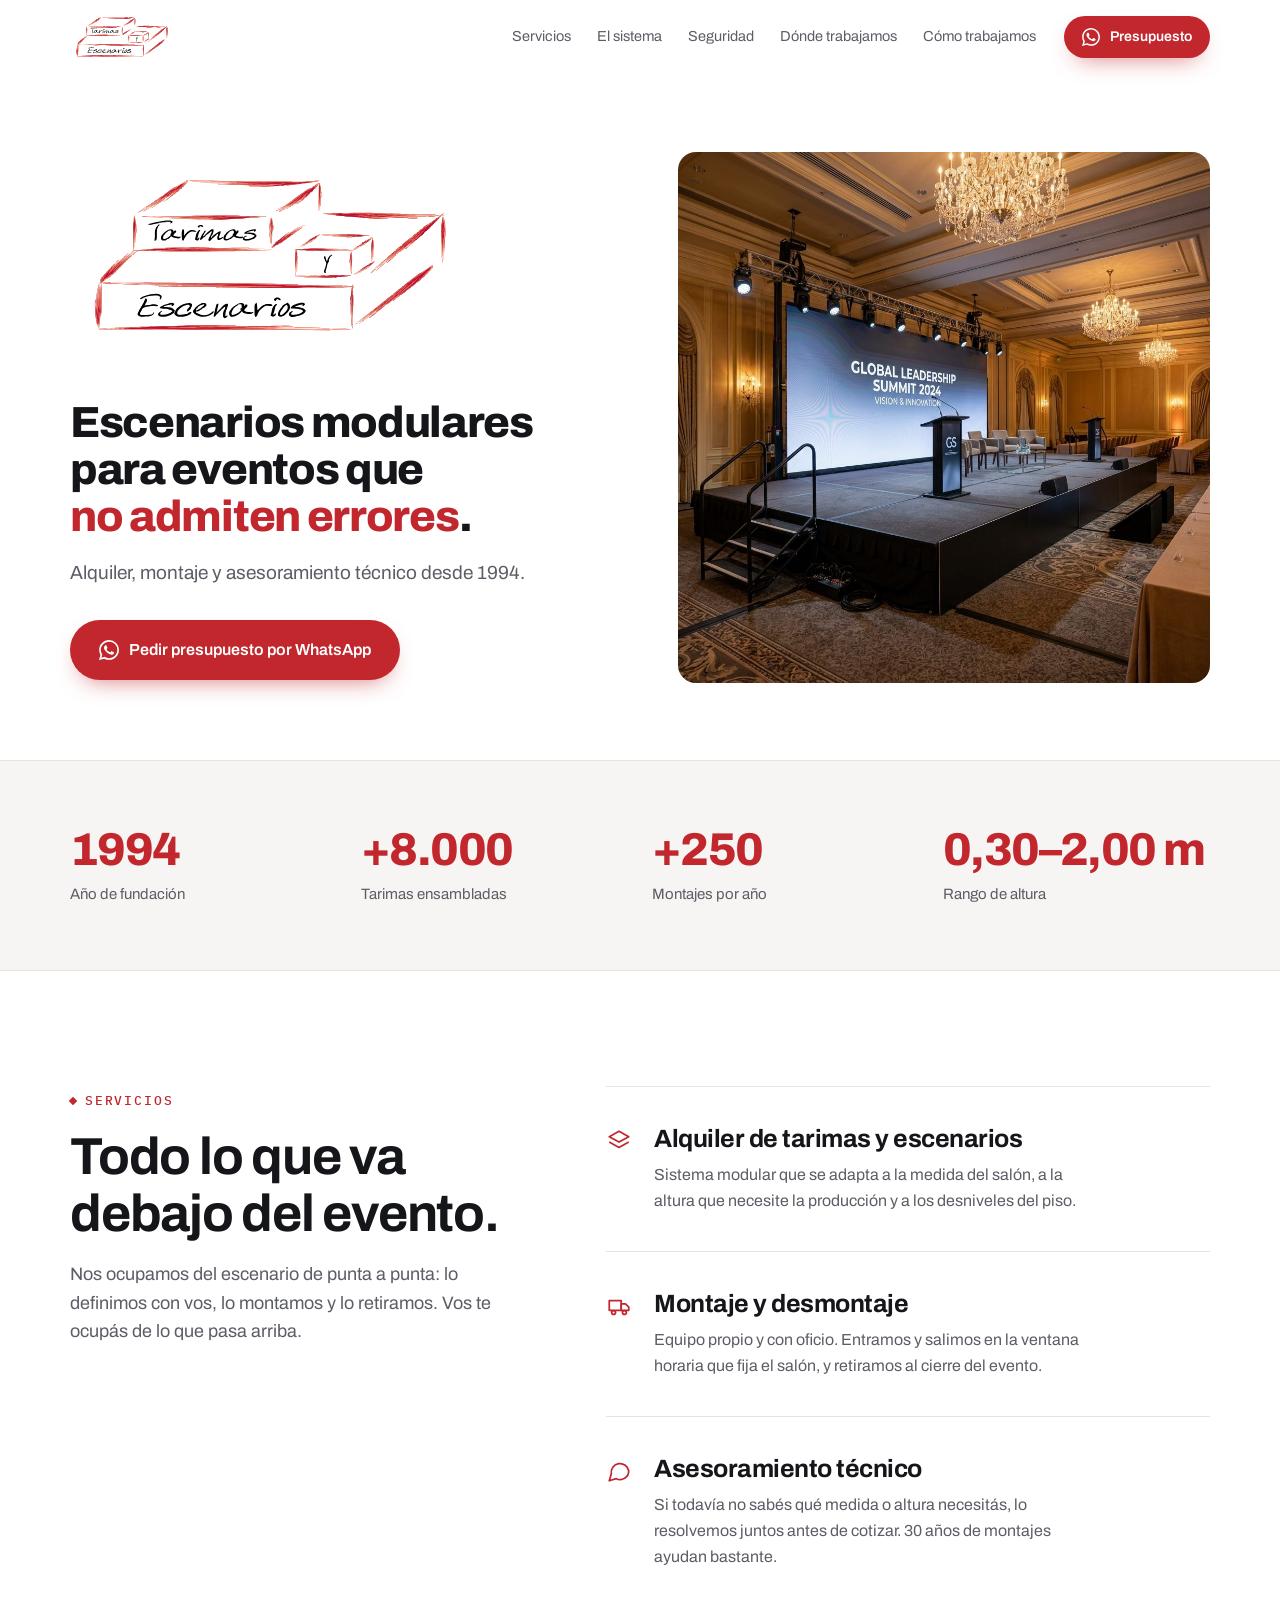
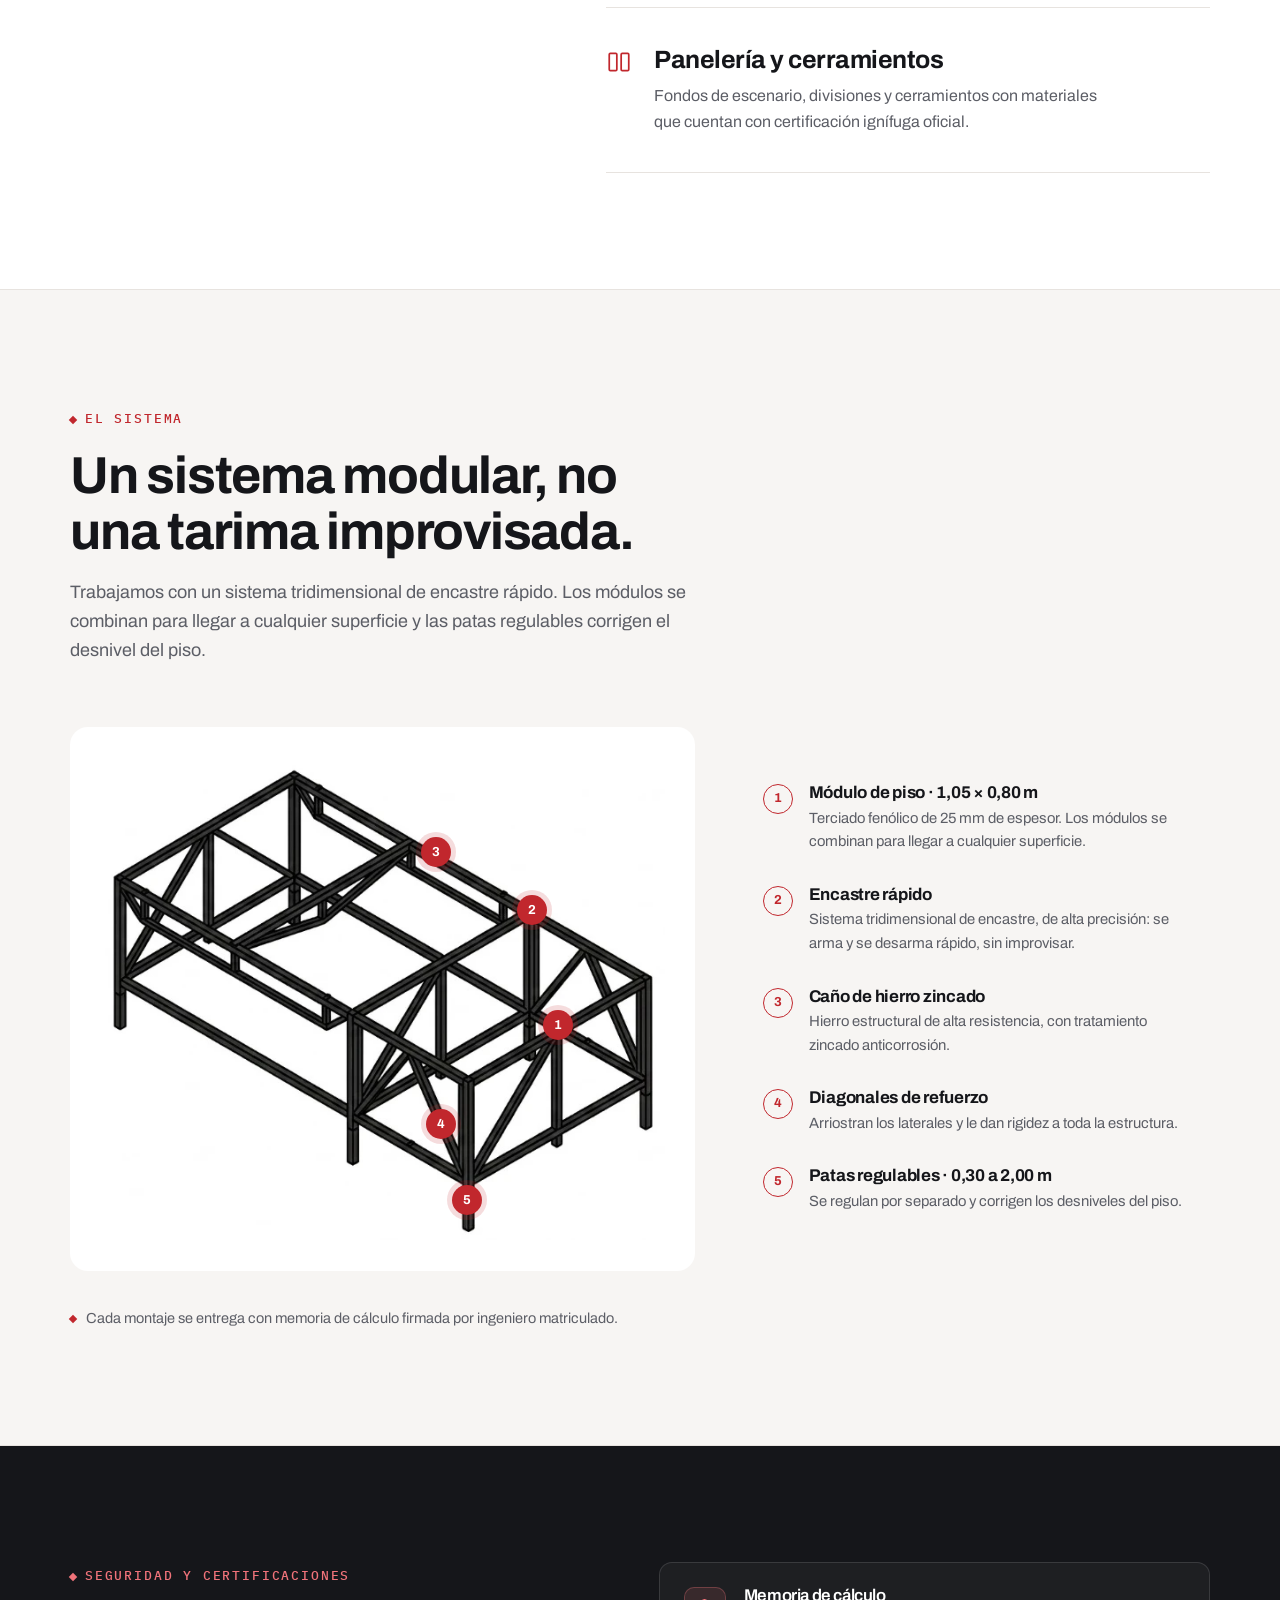
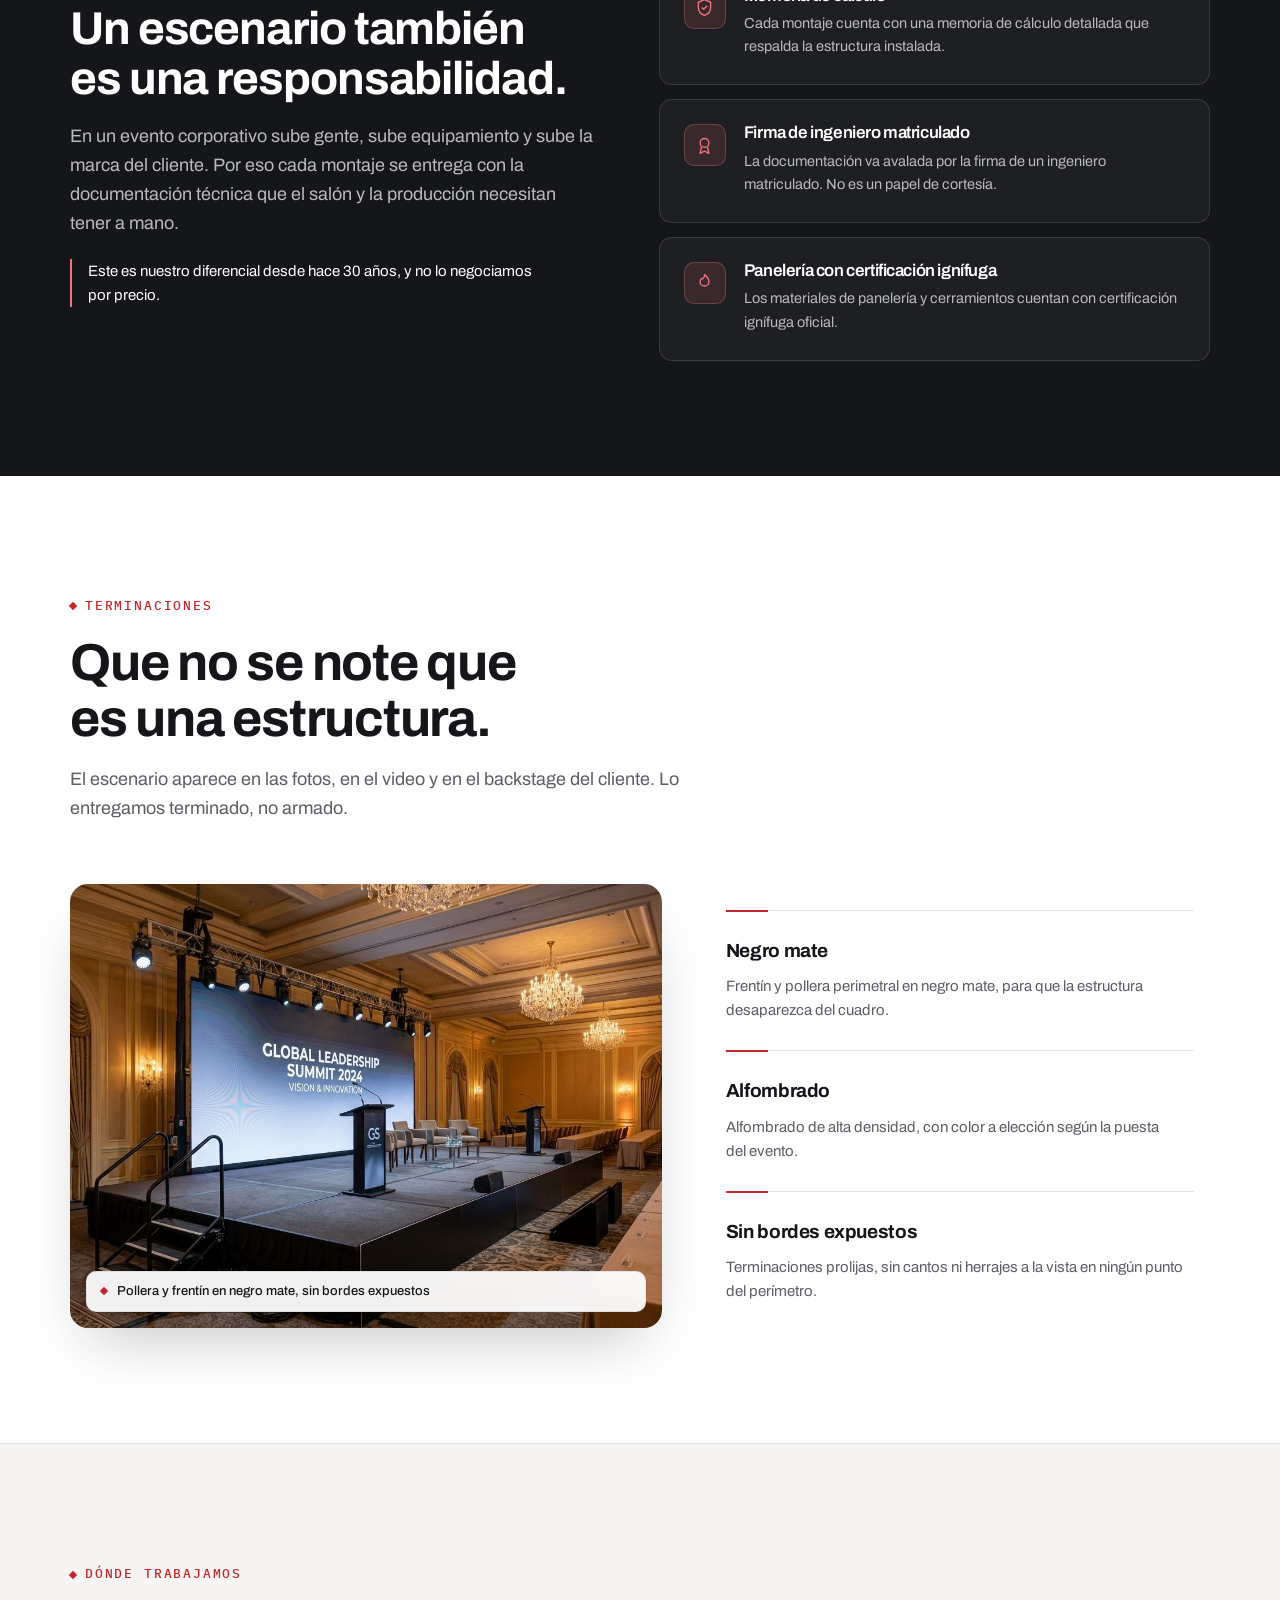
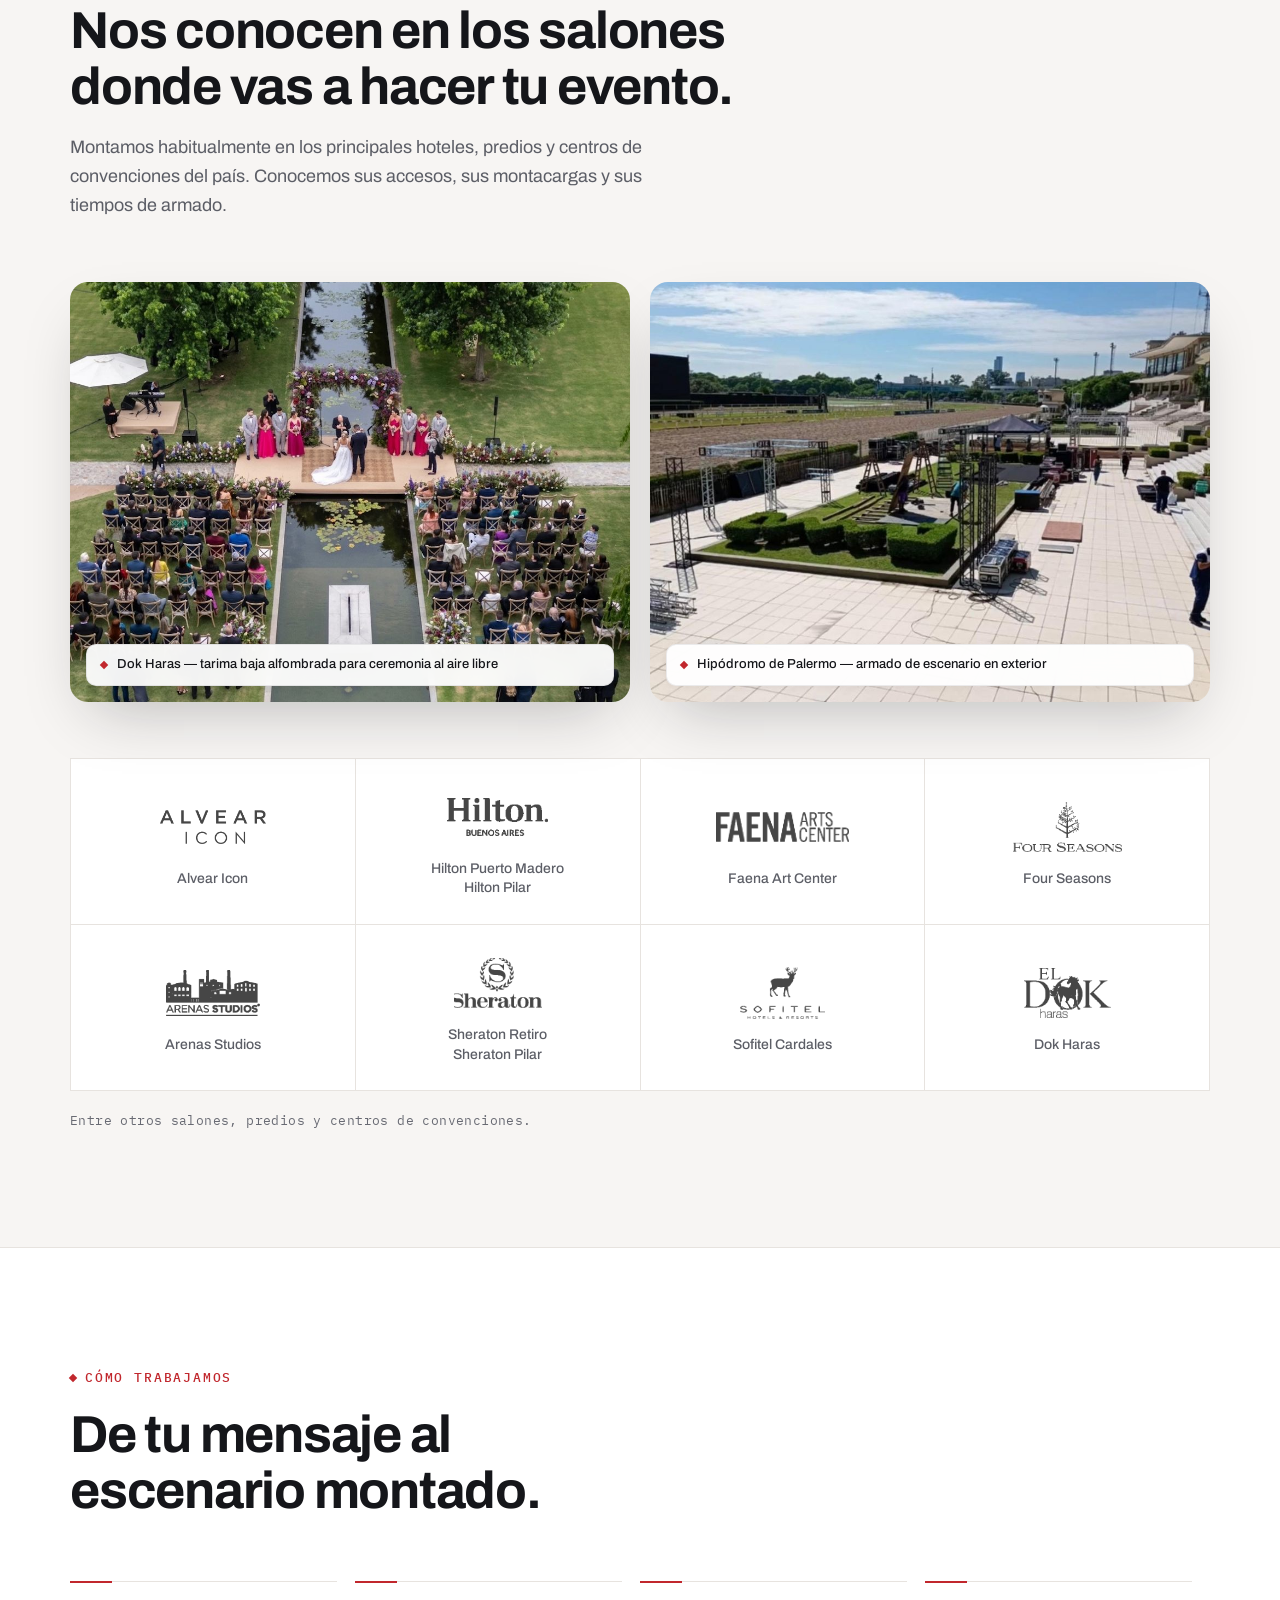
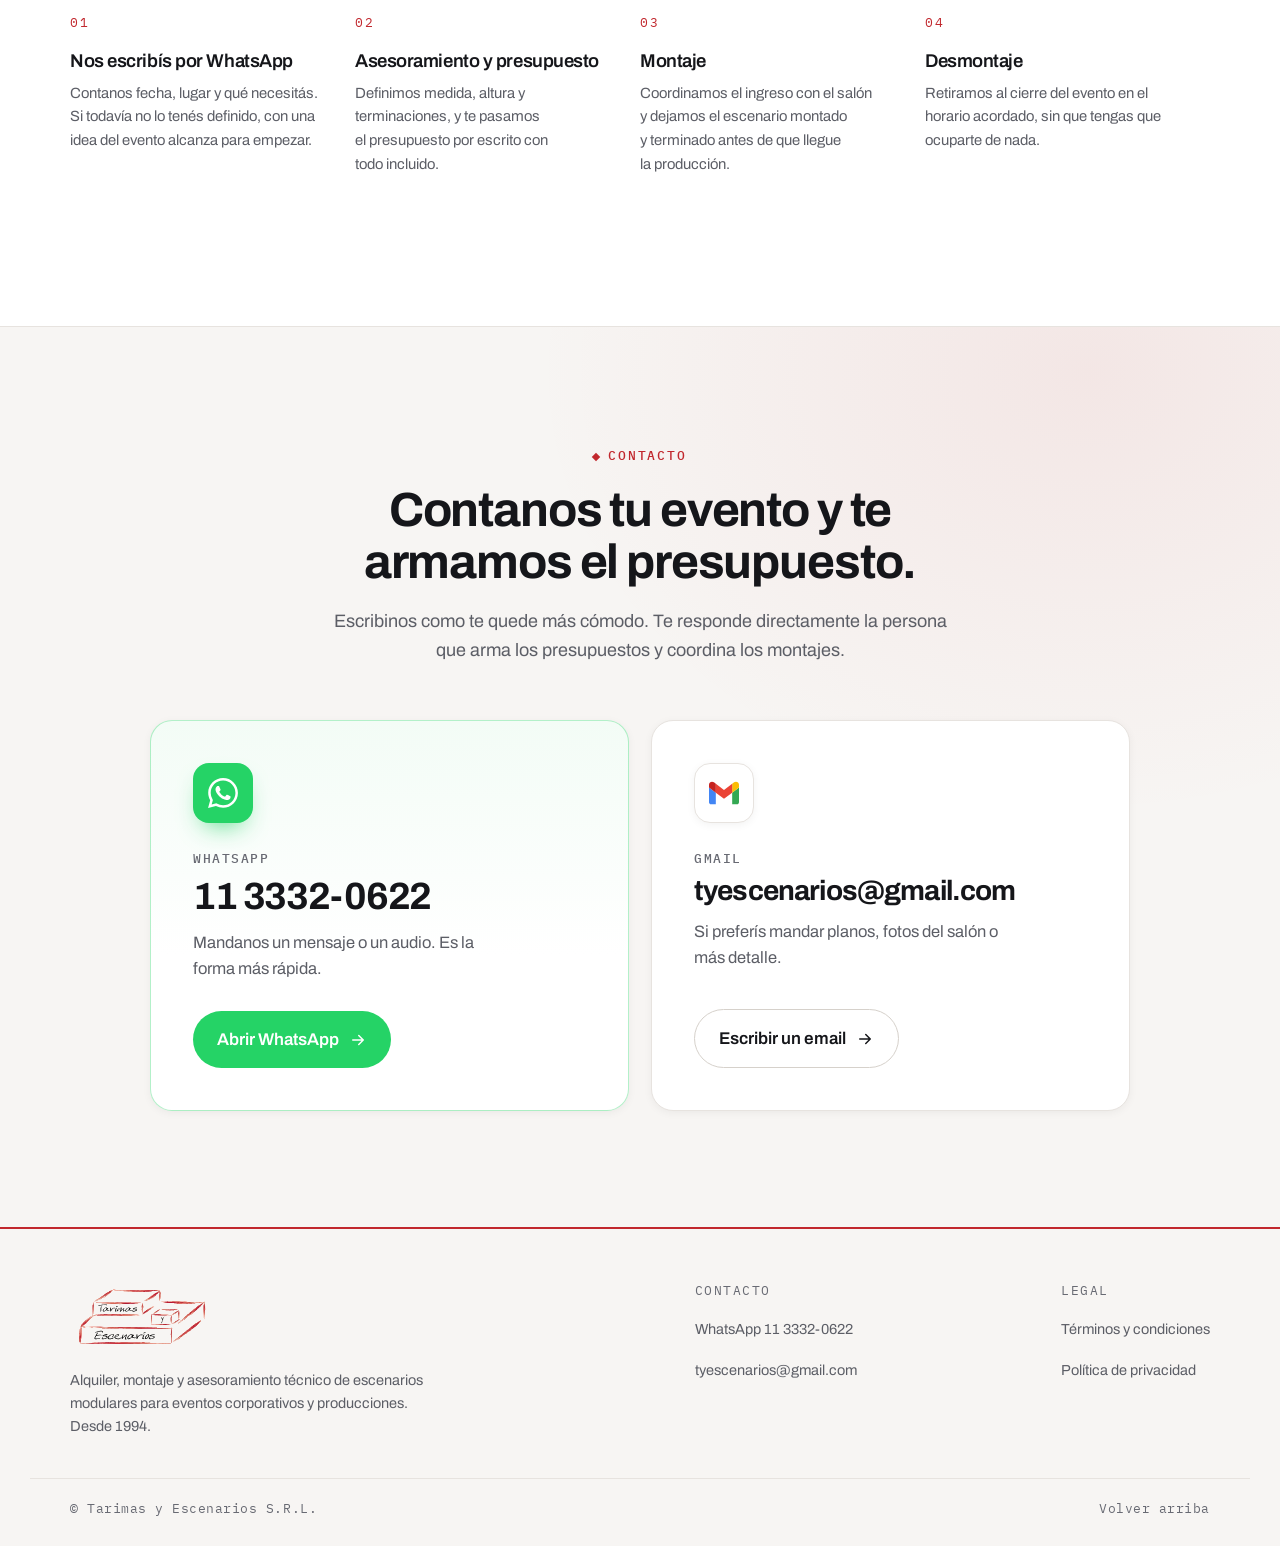
==== commit c62b88d0: "Sumar los logos de los salones en Dónde trabajamos - Logos de main recortados y pasados a WebP (de 2" ====
--- a/index.html
+++ b/index.html
@@ -237,16 +237,14 @@
       </div>
 
       <ul class="venues reveal">
-        <li>Alvear Icon</li>
-        <li>Hilton Puerto Madero</li>
-        <li>Faena Art Center</li>
-        <li>Four Seasons</li>
-        <li>Arenas Studios</li>
-        <li>Sheraton Retiro</li>
-        <li>Sofitel Cardales</li>
-        <li>Hilton Pilar</li>
-        <li>Sheraton Pilar</li>
-        <li>Dok Haras</li>
+        <li><span class="venues__logo"><img src="img/lugares/alvear.webp" width="400" height="129" loading="lazy" alt="" style="--h:34px"></span><span class="venues__name">Alvear Icon</span></li>
+        <li><span class="venues__logo"><img src="img/lugares/hilton.webp" width="299" height="113" loading="lazy" alt="" style="--h:38px"></span><span class="venues__name">Hilton Puerto Madero<br>Hilton Pilar</span></li>
+        <li><span class="venues__logo"><img src="img/lugares/faena.webp" width="579" height="130" loading="lazy" alt="" style="--h:30px"></span><span class="venues__name">Faena Art Center</span></li>
+        <li><span class="venues__logo"><img src="img/lugares/fourseasons.webp" width="305" height="140" loading="lazy" alt="" style="--h:50px"></span><span class="venues__name">Four Seasons</span></li>
+        <li><span class="venues__logo"><img src="img/lugares/arenas.webp" width="288" height="140" loading="lazy" alt="" style="--h:46px"></span><span class="venues__name">Arenas Studios</span></li>
+        <li><span class="venues__logo"><img src="img/lugares/sheraton.webp" width="246" height="140" loading="lazy" alt="" style="--h:50px"></span><span class="venues__name">Sheraton Retiro<br>Sheraton Pilar</span></li>
+        <li><span class="venues__logo"><img src="img/lugares/sofitel.webp" width="228" height="140" loading="lazy" alt="" style="--h:52px"></span><span class="venues__name">Sofitel Cardales</span></li>
+        <li><span class="venues__logo"><img src="img/lugares/dokharas.webp" width="243" height="140" loading="lazy" alt="" style="--h:50px"></span><span class="venues__name">Dok Haras</span></li>
       </ul>
       <p class="venues__note">Entre otros salones, predios y centros de convenciones.</p>
     </div>
--- a/styles.css
+++ b/styles.css
@@ -370,20 +370,27 @@
 .finish__item p { font-size: 15px; color: var(--muted); }
 
 /* ─────────────────────────────  VENUES  ───────────────────────────── */
+/* Muro de logos en un solo tono: la marca de cada lugar con sus sedes debajo */
 .venues {
-  display: grid; grid-template-columns: repeat(auto-fit, minmax(210px, 1fr));
+  display: grid; grid-template-columns: repeat(4, minmax(0, 1fr));
   border-top: 1px solid var(--line);
   border-left: 1px solid var(--line);
   background: var(--surface);
 }
 .venues li {
-  padding: 26px 22px;
+  display: grid; justify-items: center; align-content: center; gap: 14px;
+  padding: 30px 18px 26px; text-align: center;
   border-right: 1px solid var(--line);
   border-bottom: 1px solid var(--line);
-  font-size: clamp(15px, 1.5vw, 17.5px);
-  font-weight: 500; letter-spacing: -.012em;
-  color: var(--ink);
-}
+}
+.venues__logo { display: grid; place-items: center; height: 56px; width: 100%; }
+.venues__logo img {
+  height: var(--h, 44px); width: auto; max-width: 85%;
+  filter: brightness(0); opacity: .72;
+  transition: opacity .2s;
+}
+.venues li:hover .venues__logo img { opacity: 1; }
+.venues__name { font-size: 14px; font-weight: 500; line-height: 1.4; color: var(--muted); }
 .venues__note {
   margin-top: 20px;
   font-family: var(--mono); font-size: 13px; color: var(--dim); letter-spacing: .03em;
@@ -606,6 +613,10 @@
   .hero__logo { width: min(100%, 280px); }
   .finish-grid { grid-template-columns: 1fr; }
   .stats { grid-template-columns: 1fr 1fr; gap: 28px 20px; }
+  .venues { grid-template-columns: repeat(2, minmax(0, 1fr)); }
+  .venues li { padding: 24px 12px 20px; }
+  .venues__logo { height: 48px; }
+  .venues__logo img { height: calc(var(--h, 44px) * .85); }
   .steps li { padding-right: 0; }
   .steps li::before { right: 0; }
   .contact__ways { grid-template-columns: 1fr; }
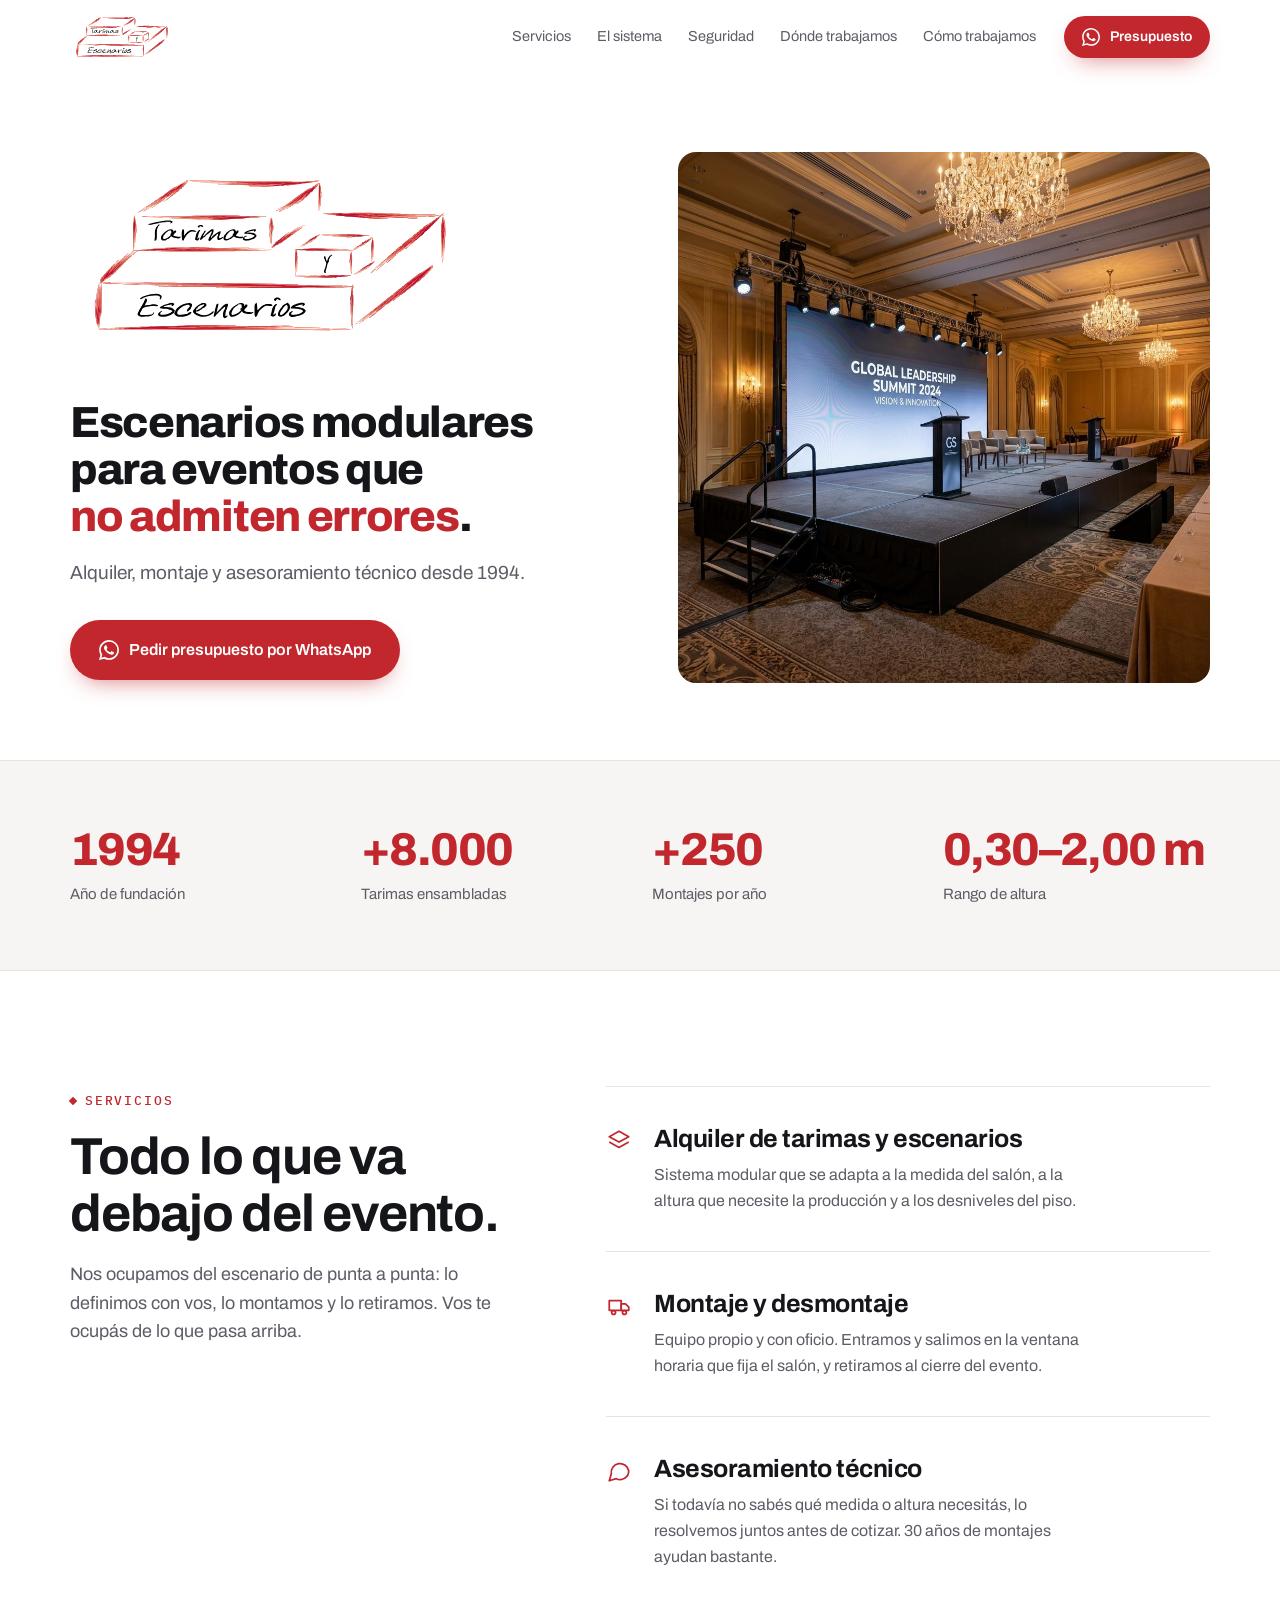
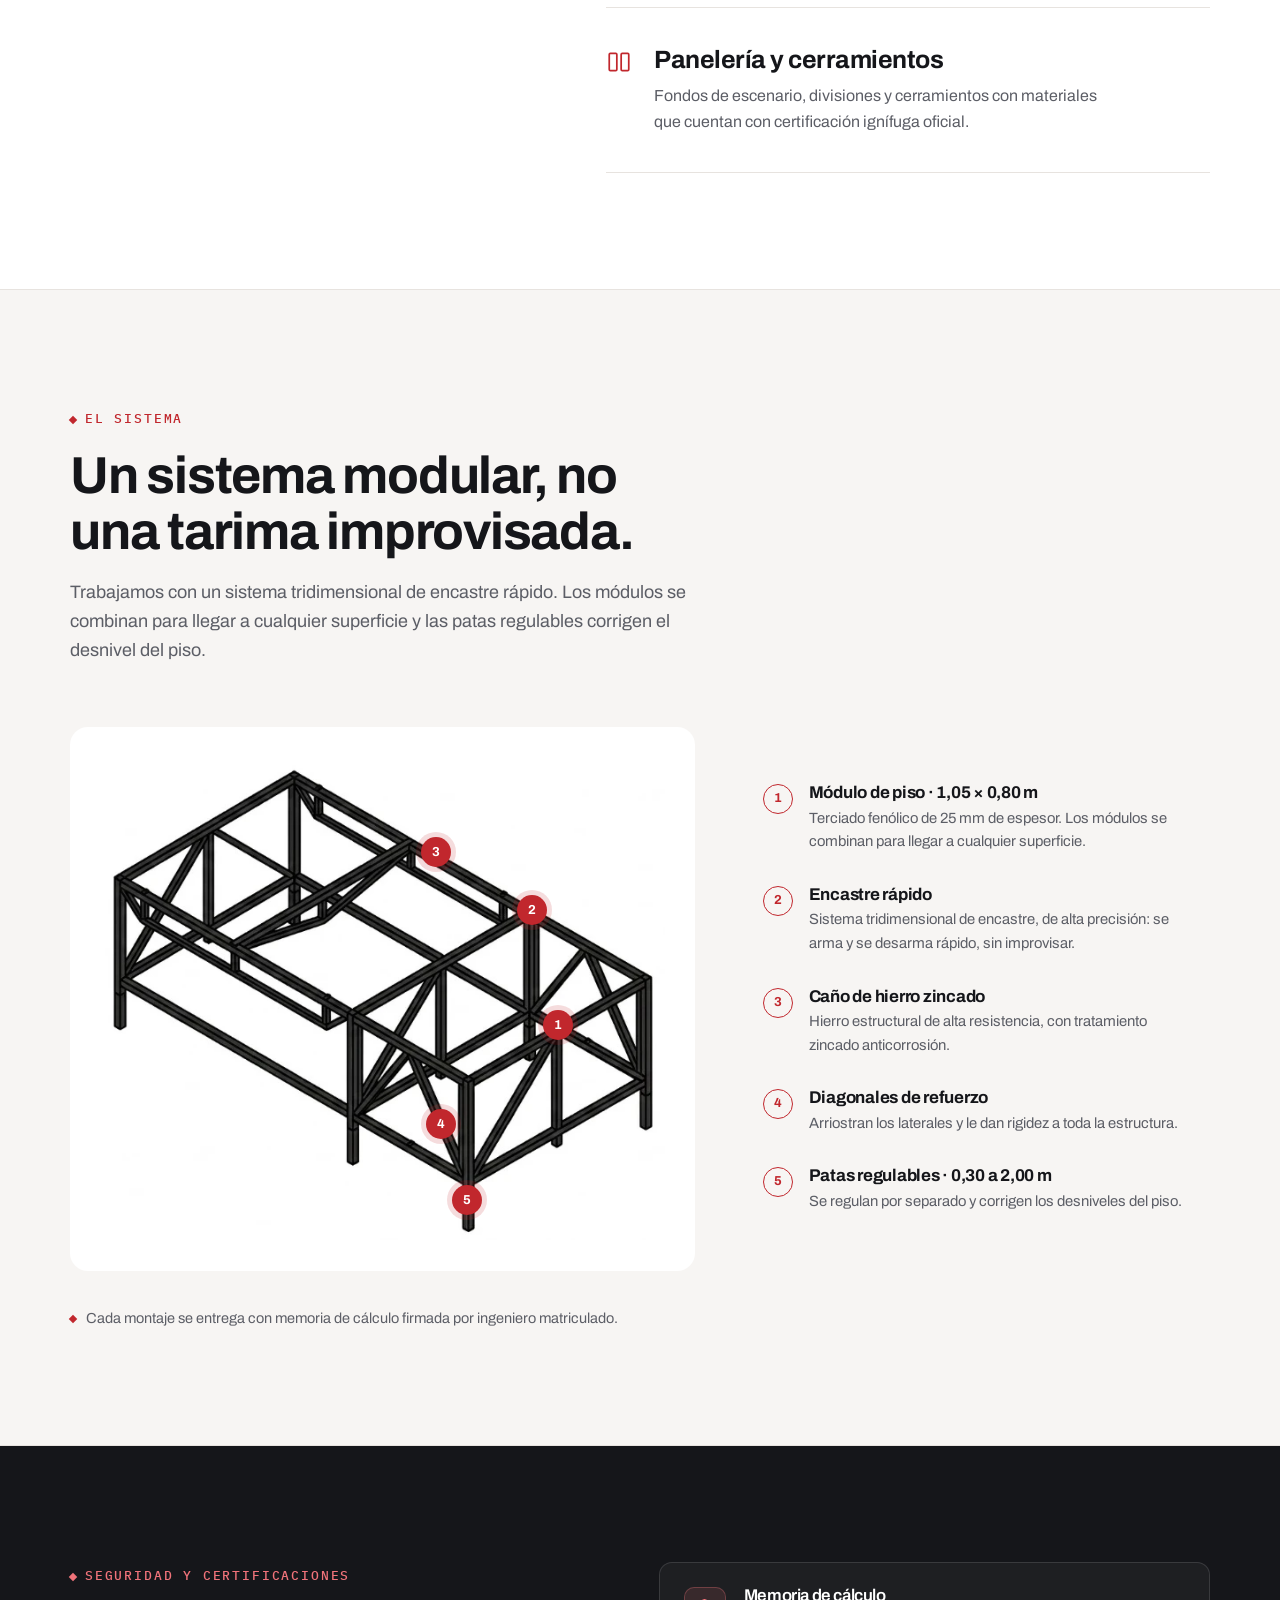
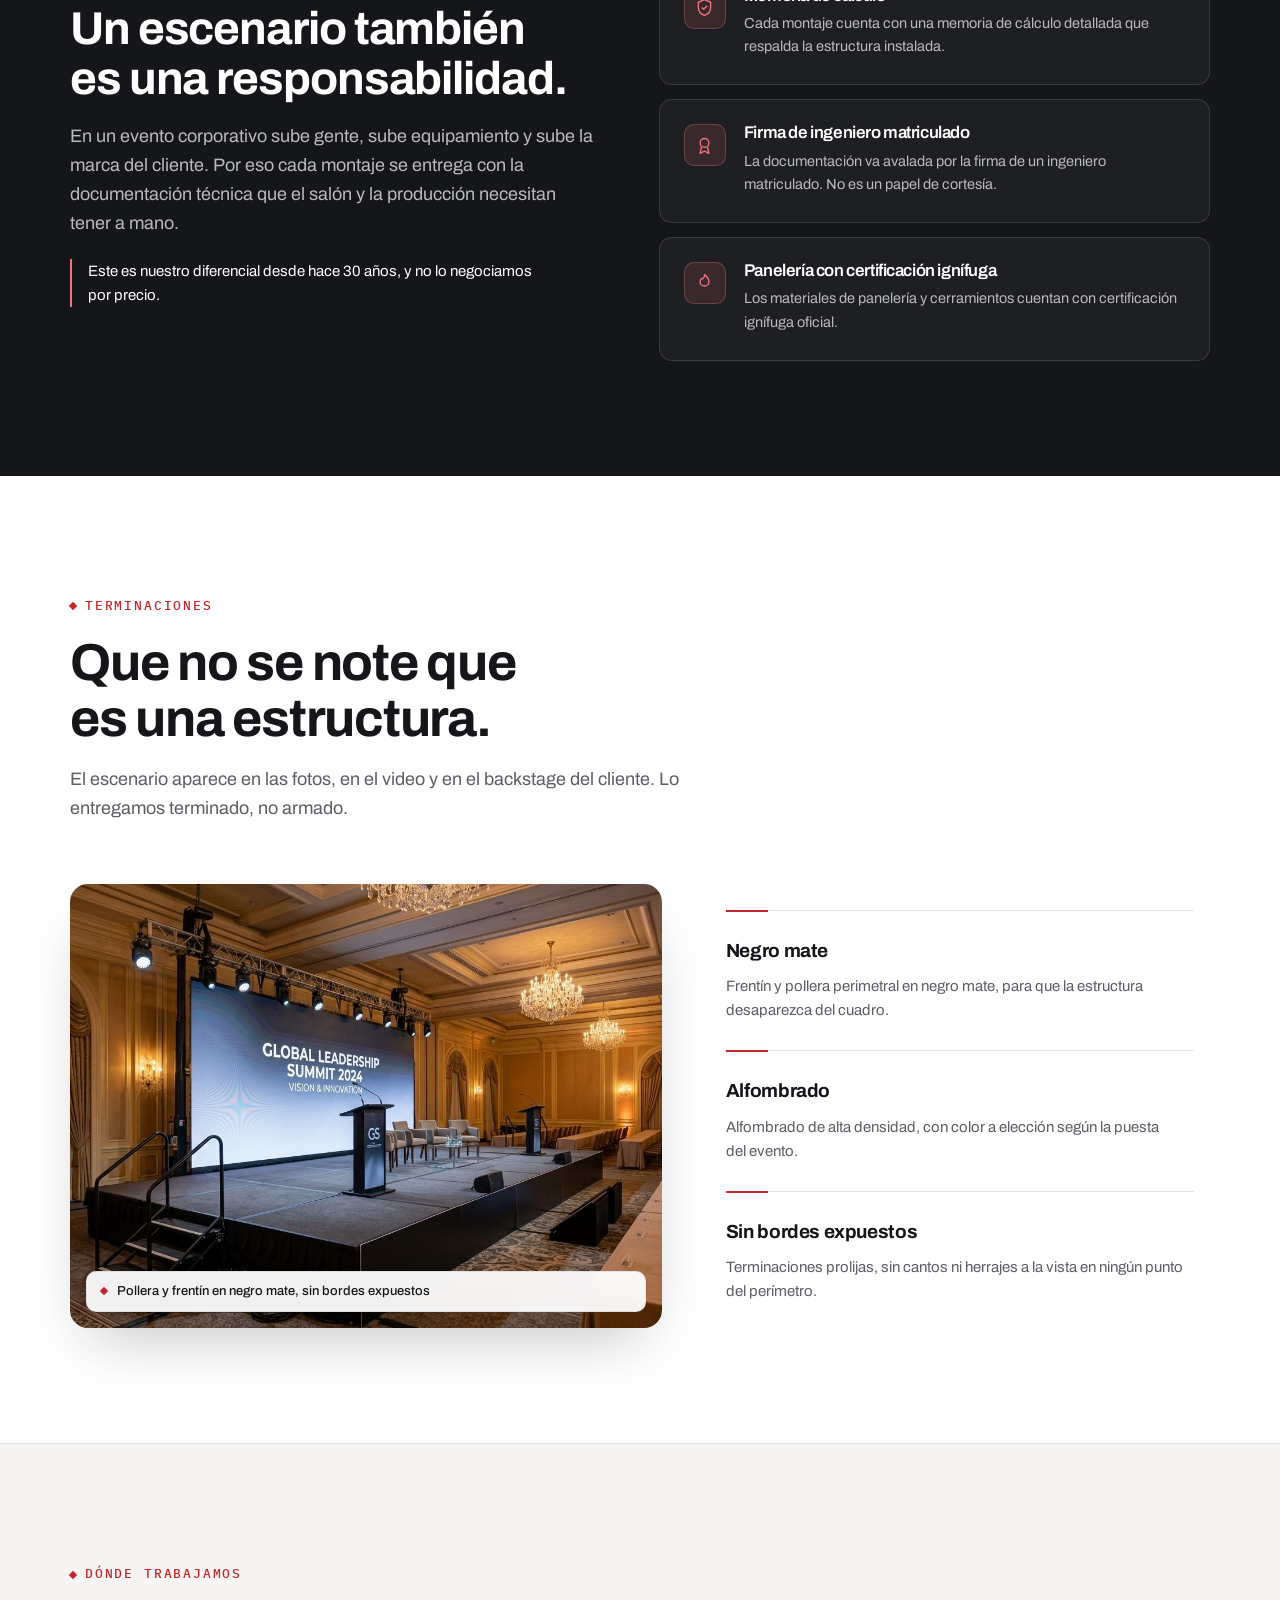
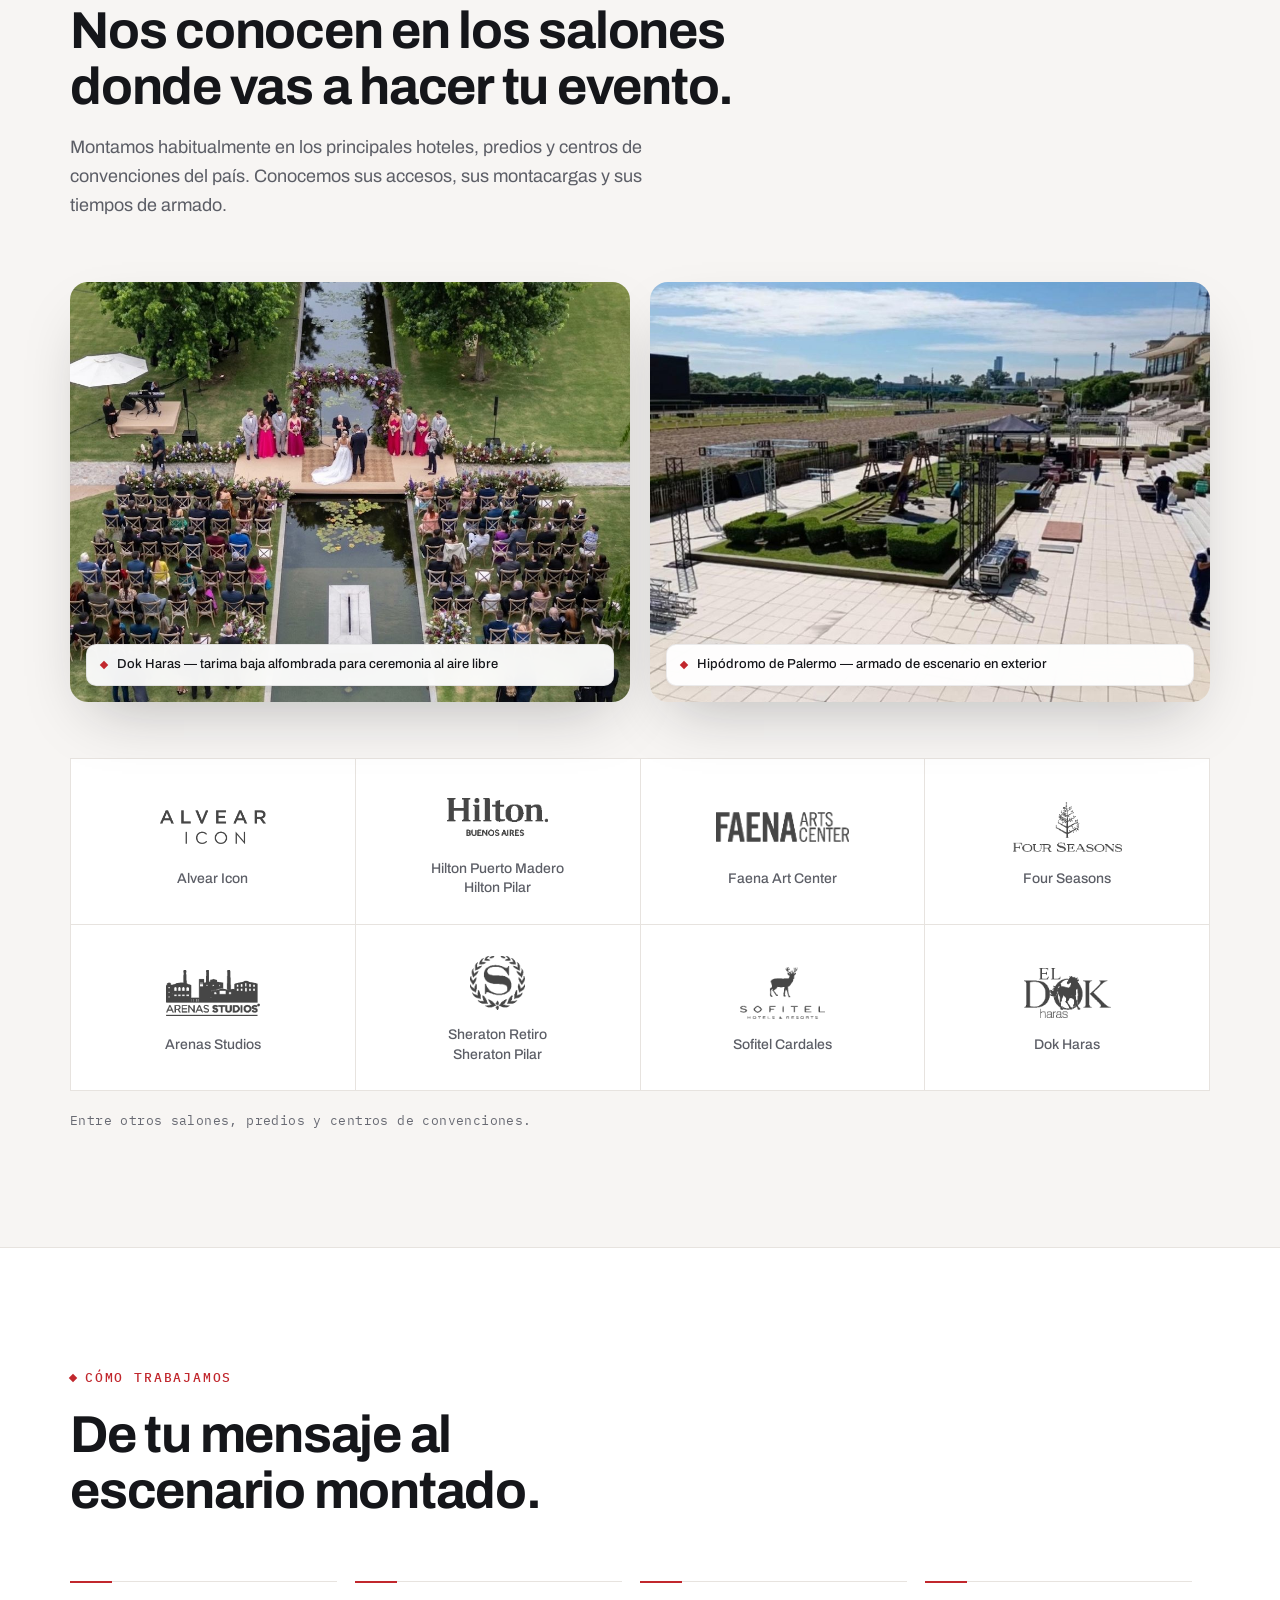
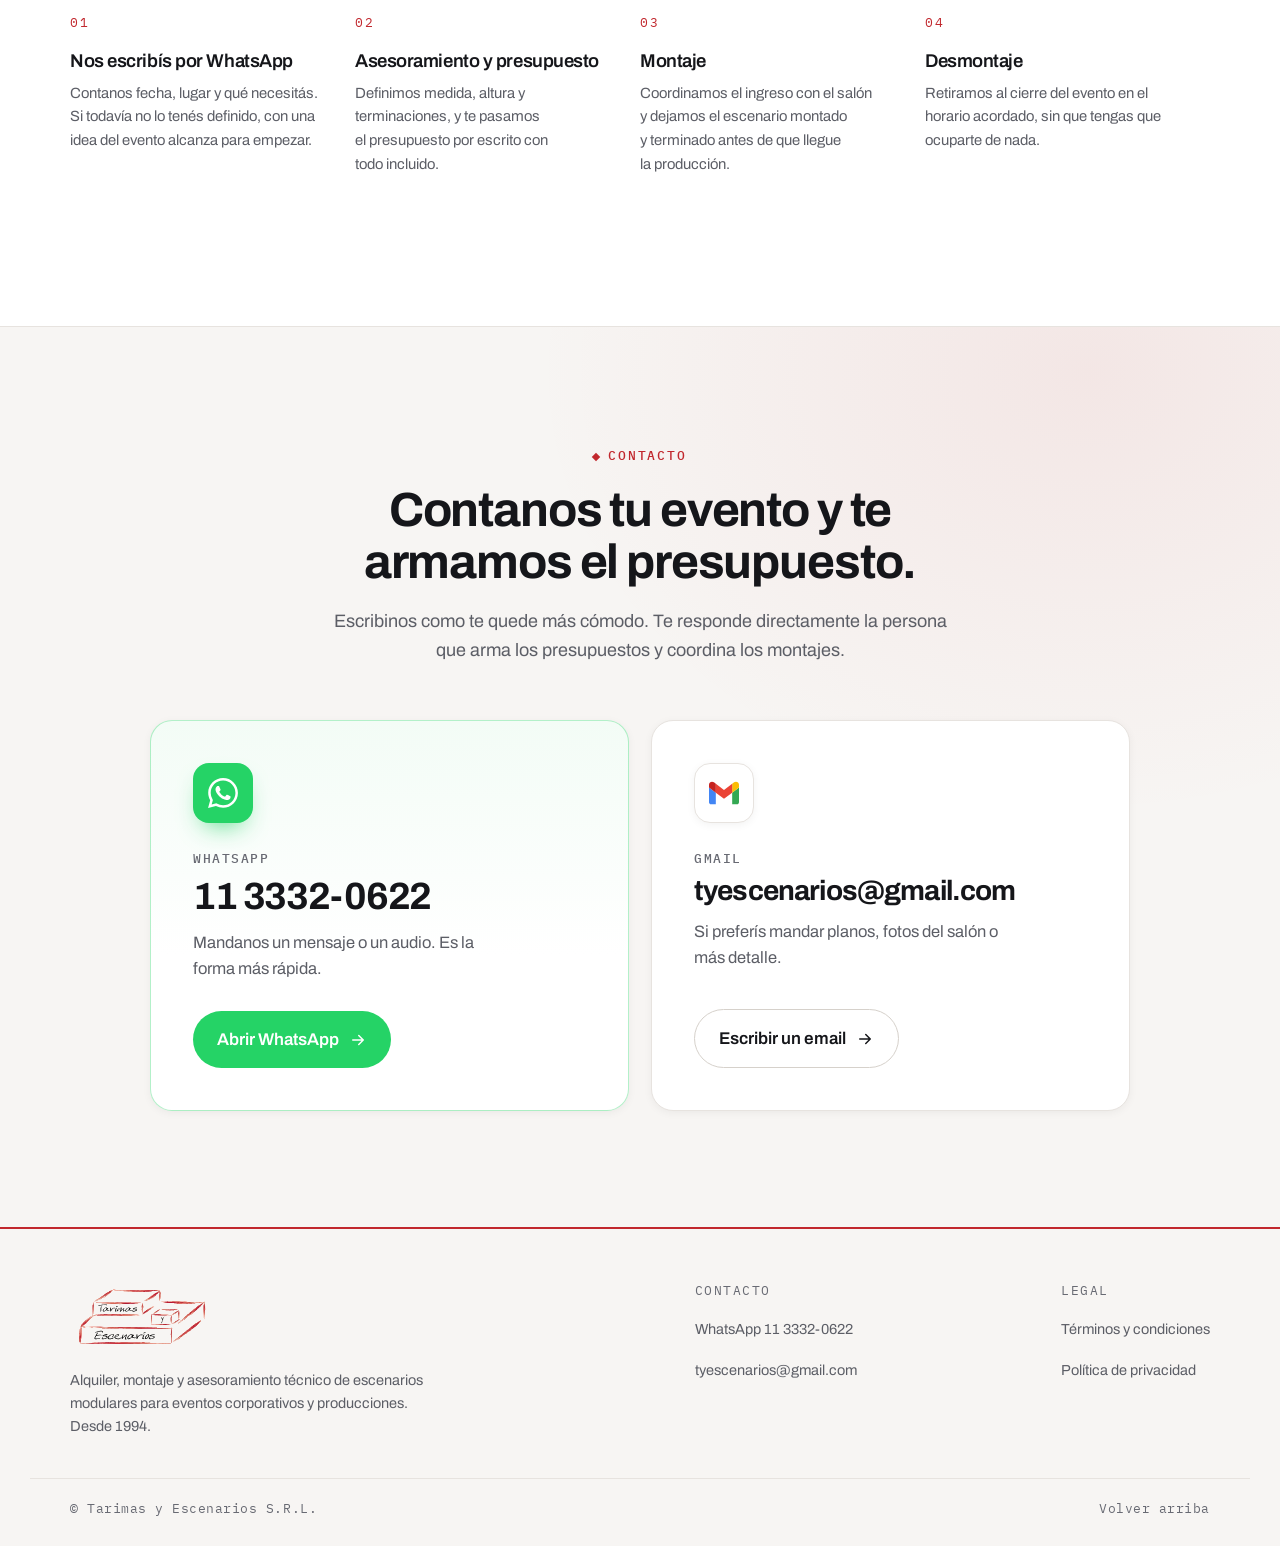
==== commit bc33cb7d: "Usar el emblema completo de Sheraton El archivo original traído de main tenía la palabra "Sheraton" " ====
--- a/index.html
+++ b/index.html
@@ -242,7 +242,7 @@
         <li><span class="venues__logo"><img src="img/lugares/faena.webp" width="579" height="130" loading="lazy" alt="" style="--h:30px"></span><span class="venues__name">Faena Art Center</span></li>
         <li><span class="venues__logo"><img src="img/lugares/fourseasons.webp" width="305" height="140" loading="lazy" alt="" style="--h:50px"></span><span class="venues__name">Four Seasons</span></li>
         <li><span class="venues__logo"><img src="img/lugares/arenas.webp" width="288" height="140" loading="lazy" alt="" style="--h:46px"></span><span class="venues__name">Arenas Studios</span></li>
-        <li><span class="venues__logo"><img src="img/lugares/sheraton.webp" width="246" height="140" loading="lazy" alt="" style="--h:50px"></span><span class="venues__name">Sheraton Retiro<br>Sheraton Pilar</span></li>
+        <li><span class="venues__logo"><img src="img/lugares/sheraton.webp" width="141" height="140" loading="lazy" alt="" style="--h:54px"></span><span class="venues__name">Sheraton Retiro<br>Sheraton Pilar</span></li>
         <li><span class="venues__logo"><img src="img/lugares/sofitel.webp" width="228" height="140" loading="lazy" alt="" style="--h:52px"></span><span class="venues__name">Sofitel Cardales</span></li>
         <li><span class="venues__logo"><img src="img/lugares/dokharas.webp" width="243" height="140" loading="lazy" alt="" style="--h:50px"></span><span class="venues__name">Dok Haras</span></li>
       </ul>
